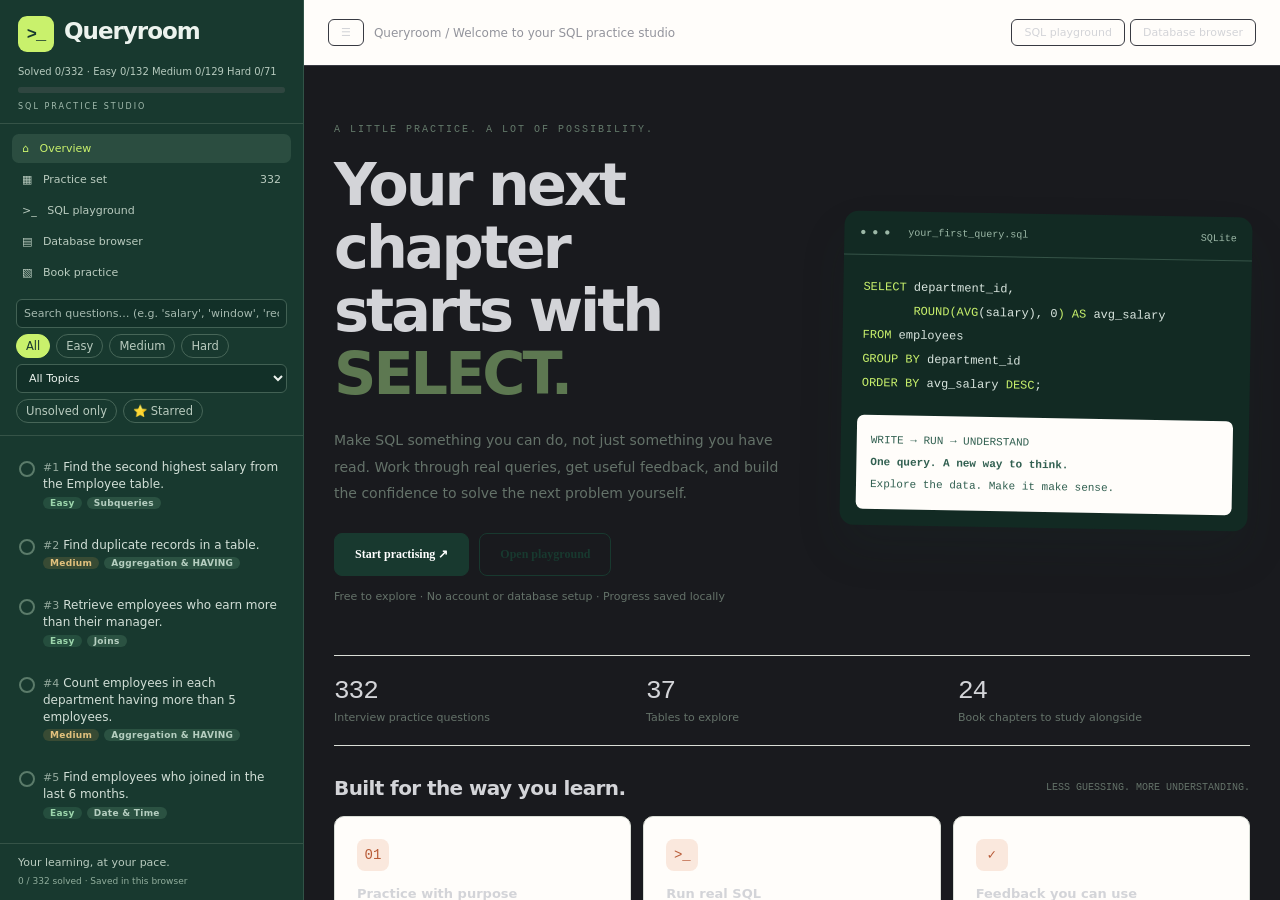
==== Queryroom_Offline.html @ 661c06c0 "Redesign SQL practice studio as Queryroom with edtech landing page" ====
<!DOCTYPE html>
<html lang="en">
<head>
<meta charset="UTF-8">
<title>Queryroom — Your SQL practice studio</title><meta name="description" content="Learn SQL by doing with Queryroom: 332 interview practice questions, book exercises, real SQLite queries, progressive hints, and answer checks. An edtech project by Aditya Malviya.">
<meta name="viewport" content="width=device-width, initial-scale=1">
<style>
  :root {
    --bg: #191a1e;
    --panel: #202126;
    --panel2: #282a30;
    --border: #383a42;
    --text: #d3d4d8;
    --muted: #93949c;
    --accent: #5f8fc9;
    --accent2: #8a72c9;
    --easy: #5da97e;
    --medium: #c99a4a;
    --hard: #c56868;
    --mono: 'SFMono-Regular', Consolas, 'Liberation Mono', Menlo, monospace;
  }
  * { box-sizing: border-box; }
  body {
    margin: 0; background: var(--bg); color: var(--text);
    font-family: -apple-system, BlinkMacSystemFont, 'Segoe UI', Roboto, Helvetica, Arial, sans-serif;
    height: 100vh; overflow: hidden;
  }
  #app { display: flex; height: 100vh; }

  /* Sidebar */
  #sidebar {
    width: 340px; min-width: 340px; background: var(--panel);
    border-right: 1px solid var(--border); display: flex; flex-direction: column; height: 100%;
  }
  #sidebar-header { padding: 14px 16px 8px; border-bottom: 1px solid var(--border); }
  #sidebar-header h1 { font-size: 15px; margin: 0 0 6px; }
  #progress-summary { font-size: 12px; color: var(--muted); margin-bottom: 8px; }
  .progress-bar { height: 6px; border-radius: 4px; background: #2c2e35; overflow: hidden; display: flex; }
  .progress-bar div { height: 100%; }
  #filters { padding: 10px 16px; border-bottom: 1px solid var(--border); display: flex; flex-direction: column; gap: 8px; }
  #search { width: 100%; padding: 7px 10px; border-radius: 6px; border: 1px solid var(--border); background: var(--panel2); color: var(--text); font-size: 13px; }
  .chip-row { display: flex; gap: 6px; flex-wrap: wrap; }
  .chip {
    font-size: 11.5px; padding: 4px 9px; border-radius: 999px; border: 1px solid var(--border);
    background: var(--panel2); color: var(--muted); cursor: pointer; user-select: none;
  }
  .chip.active { color: #eef0f2; border-color: transparent; }
  .chip[data-diff="Easy"].active { background: var(--easy); }
  .chip[data-diff="Medium"].active { background: var(--medium); color:#2a2013;}
  .chip[data-diff="Hard"].active { background: var(--hard); }
  .chip[data-all].active { background: var(--accent); }
  .chip.table-chip { font-family: var(--mono); }
  .chip.table-chip.active { background: var(--accent); color: #eef0f2; border-color: transparent; }
  select#topic-filter { width: 100%; padding: 6px 8px; border-radius: 6px; border: 1px solid var(--border); background: var(--panel2); color: var(--text); font-size: 12.5px; }

  #q-list { flex: 1; overflow-y: auto; padding: 6px 0; }
  .q-item {
    padding: 10px 16px; border-bottom: 1px solid #212227; cursor: pointer; display: flex; gap: 8px; align-items: flex-start;
  }
  .q-item:hover { background: var(--panel2); }
  .q-item.active { background: #262930; border-left: 3px solid var(--accent); }
  .q-check { width: 16px; height: 16px; border-radius: 50%; border: 2px solid var(--border); flex: none; margin-top: 2px; }
  .q-check.done { background: var(--easy); border-color: var(--easy); }
  .q-num { color: var(--muted); font-size: 11px; margin-right: 4px; }
  .q-text { font-size: 12.8px; line-height: 1.4; }
  .q-meta { margin-top: 4px; display: flex; gap: 5px; flex-wrap: wrap; }
  .badge { font-size: 9.5px; padding: 1px 7px; border-radius: 999px; font-weight: 600; letter-spacing: .3px; }
  .badge.Easy { background: rgba(93,169,126,.18); color: var(--easy); }
  .badge.Medium { background: rgba(201,154,74,.18); color: var(--medium); }
  .badge.Hard { background: rgba(197,104,104,.18); color: var(--hard); }
  .badge.topic { background: rgba(95,143,201,.15); color: var(--accent); }
  .badge.unverified { background: rgba(147,148,156,.18); color: var(--muted); }

  /* Main */
  #main { flex: 1; display: flex; flex-direction: column; height: 100%; overflow: hidden; }
  #topbar { padding: 12px 22px; border-bottom: 1px solid var(--border); display: flex; justify-content: space-between; align-items: center; background: var(--panel); }
  #topbar .title { font-size: 13.5px; color: var(--muted); }
  #topbar button { background: var(--panel2); color: var(--text); border: 1px solid var(--border); border-radius: 6px; padding: 6px 12px; font-size: 12.5px; cursor: pointer; }
  #topbar button:hover { border-color: var(--accent); }

  #content { flex: 1; overflow-y: auto; padding: 22px 28px 60px; max-width: 1680px; }
  .q-header { display: flex; align-items: center; gap: 10px; margin-bottom: 4px; flex-wrap: wrap; }
  .q-header h2 { font-size: 15px; color: var(--muted); margin: 0; font-weight: 500; }
  .nav-controls { margin-left: auto; display: flex; align-items: center; gap: 8px; }
  .nav-controls span#nav-pos { font-size: 11.5px; color: var(--muted); }
  .q-title { font-size: 19px; font-weight: 600; margin: 6px 0 14px; line-height: 1.4; }
  .tables-row { font-size: 12.5px; color: var(--muted); margin-bottom: 18px; }
  .tables-row code { background: var(--panel2); padding: 1px 6px; border-radius: 4px; color: #a6b4d6; cursor: pointer; }

  section.block { background: var(--panel); border: 1px solid var(--border); border-radius: 10px; padding: 16px 18px; margin-bottom: 16px; }
  section.block h3 { font-size: 12.5px; text-transform: uppercase; letter-spacing: .06em; color: var(--muted); margin: 0 0 10px; }

  .schema-table { margin-bottom: 14px; }
  .schema-table:last-child { margin-bottom: 0; }
  .schema-table .tname { font-family: var(--mono); font-size: 12.5px; color: var(--accent); margin-bottom: 6px; cursor: pointer; }
  table.sample { border-collapse: collapse; width: 100%; font-size: 11.5px; font-family: var(--mono); }
  table.sample th, table.sample td { border: 1px solid var(--border); padding: 4px 7px; text-align: left; white-space: nowrap; }
  table.sample th { background: var(--panel2); color: var(--accent); font-weight: 600; position: sticky; top: 0; }
  table.sample tr:nth-child(even) td { background: #1e2024; }
  .sample-wrap { overflow-x: auto; max-height: 220px; overflow-y: auto; border-radius: 6px; }
  .sample-wrap.tall { max-height: 520px; }

  /* ===== Split workspace: sticky reference panel ===== */
  .ws-grid { display: grid; grid-template-columns: minmax(0,1fr) minmax(350px, 470px); gap: 18px; align-items: start; }
  .ws-grid.no-ref { grid-template-columns: minmax(0,1fr); }
  .ws-grid.no-ref .ws-ref { display: none; }
  .ws-main { min-width: 0; }
  .ws-ref {
    position: sticky; top: 0;
    max-height: calc(100vh - 96px);
    display: flex; flex-direction: column;
    background: var(--panel); border: 1px solid var(--border); border-radius: 10px;
    overflow: hidden;
  }
  .ref-head { display: flex; align-items: center; justify-content: space-between; gap: 8px;
    padding: 9px 12px; border-bottom: 1px solid var(--border); background: var(--panel2); flex: 0 0 auto; }
  .ref-head .ref-title { font-size: 11.5px; text-transform: uppercase; letter-spacing: .06em;
    color: var(--muted); font-weight: 600; }
  .ref-head .ref-btn { font-size: 11px; padding: 2px 8px; border-radius: 5px; border: 1px solid var(--border);
    background: var(--panel); color: var(--muted); cursor: pointer; user-select: none; }
  .ref-head .ref-btn:hover { color: var(--text); border-color: var(--accent); }
  .ref-pinned { flex: 0 0 auto; min-height: 0; padding: 11px 12px; border-bottom: 1px solid var(--border);
    font-size: 13.5px; line-height: 1.5; background: var(--panel); max-height: 40vh; overflow-y: auto; }
  .ref-pinned .rp-label { font-size: 10.5px; text-transform: uppercase; letter-spacing: .06em;
    color: var(--muted); margin-bottom: 4px; font-weight: 600; }
  .ref-pinned .rp-q { font-weight: 600; color: var(--text); }
  .ref-picker { flex: 0 0 auto; padding: 9px 12px; border-bottom: 1px solid var(--border); }
  .ref-picker select { width: 100%; background: var(--panel2); color: var(--text);
    border: 1px solid var(--border); border-radius: 6px; padding: 6px 8px;
    font-family: var(--mono); font-size: 12px; }
  .ref-tabrow { display: flex; gap: 5px; flex-wrap: wrap; }
  .ref-tab { font-family: var(--mono); font-size: 11.5px; padding: 3px 8px; border-radius: 5px;
    border: 1px solid var(--border); background: var(--panel2); color: var(--muted); cursor: pointer; }
  .ref-tab:hover { color: var(--text); }
  .ref-tab.active { background: var(--accent); color: #14171d; border-color: var(--accent); font-weight: 600; }
  .ref-body { flex: 1 1 auto; min-height: 0; overflow: auto; padding: 10px 12px 16px; }
  .ref-body .sample-wrap { max-height: none; overflow: visible; }
  .ref-body .schema-table { margin-bottom: 10px; }
  .ref-rowcount { font-size: 11px; color: var(--muted); margin: 6px 0 4px; }
  .ref-exnav { display: flex; align-items: center; gap: 6px; margin-top: 9px; flex-wrap: wrap; }
  .ref-exnav .chip { font-size: 11.5px; padding: 2px 9px; }
  .ref-exnav .exnav-pos { font-size: 11px; color: var(--muted); margin-left: auto; }
  .ws-grid.ref-hidden { grid-template-columns: minmax(0,1fr); }
  .ws-grid.ref-hidden .ws-ref { display: none; }
  .ref-restore { display: none; }
  .ws-grid.ref-hidden .ref-restore { display: inline-block; }
  @media (max-width: 1150px) {
    .ws-grid { grid-template-columns: minmax(0,1fr); }
    .ws-ref { position: static; max-height: none; }
    .ref-body { max-height: 420px; }
  }

  .editor-wrap { position: relative; }
  .editor-wrap, .editor-wrap * { box-sizing: border-box; }
  #editor, .editor-highlight {
    width: 100%; min-height: 140px; padding: 12px 14px; font-family: var(--mono); font-size: 13px;
    line-height: 1.5; border-radius: 8px; margin: 0; tab-size: 2;
    white-space: pre-wrap; word-wrap: break-word; overflow-wrap: break-word;
  }
  /* The highlighted <pre> sits BEHIND with normal (visible) colors and an opaque
     background. The real <textarea> sits ON TOP with transparent text/background
     so it stays the actual click/focus/type target and keeps its native caret and
     text-selection visible -- the colours show through from the layer behind it. */
  .editor-highlight {
    position: absolute; inset: 0; background: #121317; border: 1px solid var(--border);
    color: #d3d4d8; pointer-events: none; overflow: auto; z-index: 1;
    scrollbar-width: none;
  }
  .editor-highlight::-webkit-scrollbar { display: none; }
  .editor-highlight code { font-family: inherit; }
  textarea#editor {
    position: relative; z-index: 2; background: transparent; color: transparent; caret-color: #7fc2a8;
    border: 1px solid var(--border); resize: vertical;
  }
  textarea#editor::selection { background: rgba(95,143,201,.35); color: transparent; }
  .tok-keyword { color: #7c9fd4; font-weight: 600; }
  .tok-function { color: #cbbb7e; }
  .tok-string { color: #c1937a; }
  .tok-number { color: #9dc09a; }
  .tok-comment { color: #7a8a72; font-style: italic; }
  .tok-operator { color: #a7a9b0; }
  .btn-row { display: flex; gap: 8px; margin-top: 10px; flex-wrap: wrap; align-items: center; }
  .editor-hint { font-size: 11px; color: var(--muted); margin-top: 6px; }
  button.action {
    border: none; border-radius: 7px; padding: 8px 16px; font-size: 12.8px; font-weight: 600; cursor: pointer;
  }
  button.run { background: var(--accent); color: #eef0f2; }
  button.verify { background: var(--easy); color: #16241b; }
  button.hint { background: var(--panel2); color: var(--text); border: 1px solid var(--border); }
  button.solution { background: var(--accent2); color: #eef0f2; }
  button.reset { background: transparent; color: var(--muted); border: 1px solid var(--border); }
  button.action:hover { filter: brightness(1.1); }
  button.action:disabled { opacity: .4; cursor: not-allowed; }

  #result-area { margin-top: 14px; }
  .result-msg { font-size: 12.8px; padding: 9px 12px; border-radius: 7px; margin-bottom: 10px; font-family: var(--mono); white-space: pre-wrap; }
  .result-msg.error { background: rgba(197,104,104,.12); color: #d99a9a; border: 1px solid rgba(197,104,104,.35); }
  .result-msg.ok { background: rgba(93,169,126,.12); color: #7fc2a8; border: 1px solid rgba(93,169,126,.35); }
  .result-msg.fail { background: rgba(201,154,74,.12); color: #d9b877; border: 1px solid rgba(201,154,74,.35); }
  .result-msg.info { background: rgba(95,143,201,.1); color: #a6b4d6; border: 1px solid rgba(95,143,201,.3); }

  .err-explain { background: var(--panel); border: 1px solid rgba(197,104,104,.35); border-left: 3px solid var(--hard);
    border-radius: 8px; padding: 12px 15px; margin-bottom: 10px; font-size: 13px; line-height: 1.55; }
  .err-explain h4 { margin: 0 0 10px; font-size: 12px; text-transform: uppercase; letter-spacing: .06em; color: var(--muted); }
  .err-loc { margin-bottom: 11px; }
  .err-loc-label { font-size: 11px; color: var(--muted); margin-bottom: 3px; }
  .err-loc pre { margin: 0; background: #121317; border: 1px solid var(--border); border-radius: 6px;
    padding: 8px 10px; font-family: var(--mono); font-size: 12px; color: #d3d4d8; overflow-x: auto; white-space: pre; }
  .err-part { padding: 9px 0; border-top: 1px solid var(--border); }
  .err-part:first-of-type { border-top: none; padding-top: 0; }
  .err-what { font-weight: 600; color: #e0b3b3; margin-bottom: 6px; }
  .err-why, .err-fix { margin-top: 5px; color: var(--text); }
  .err-tag { display: inline-block; font-size: 10px; text-transform: uppercase; letter-spacing: .06em;
    font-weight: 700; padding: 1px 6px; border-radius: 4px; margin-right: 7px; vertical-align: 1px;
    background: var(--panel2); color: var(--muted); }
  .err-tag.fix { background: rgba(93,169,126,.18); color: #7fc2a8; }
  .err-explain code { background: var(--panel2); padding: 1px 5px; border-radius: 4px;
    font-family: var(--mono); font-size: 12px; color: #a6b4d6; }
  .hint-box { background: var(--panel2); border-left: 3px solid var(--accent); padding: 10px 14px; border-radius: 6px; margin-top: 8px; font-size: 13px; line-height: 1.5; }
  button.answer { background: rgba(197,104,104,.16); color: #dba0a0; border: 1px solid rgba(197,104,104,.45); }
  .explain-box.answer-box { border-left: 3px solid var(--hard); }
  pre.sql-block { background: #121317; border: 1px solid var(--border); border-radius: 8px; padding: 12px 14px; font-family: var(--mono); font-size: 12.5px; overflow-x: auto; white-space: pre-wrap; }

  .unverified-note { font-size: 12px; color: var(--medium); background: rgba(201,154,74,.1); border: 1px solid rgba(201,154,74,.3); padding: 8px 12px; border-radius: 7px; margin-bottom: 10px; }

  .explain-box { background: var(--panel2); border-radius: 8px; padding: 14px 16px; margin-top: 10px; }
  .explain-box h4 { font-size: 12.5px; text-transform: uppercase; letter-spacing: .05em; color: var(--accent2); margin: 0 0 10px; }
  .approach-steps { margin: 0; padding-left: 20px; font-size: 13px; line-height: 1.7; }
  .approach-steps li { margin-bottom: 6px; }
  .syntax-item { margin-bottom: 12px; padding-bottom: 12px; border-bottom: 1px solid var(--border); }
  .syntax-item:last-child { border-bottom: none; margin-bottom: 0; padding-bottom: 0; }
  .syntax-item .stag { font-family: var(--mono); font-size: 12.5px; color: #d9b877; font-weight: 700; background: rgba(201,154,74,.1); padding: 1px 7px; border-radius: 5px; display: inline-block; margin-bottom: 4px; }
  .syntax-item .sdesc { font-size: 13px; line-height: 1.55; margin: 4px 0; }
  .syntax-item .ssnippet { font-family: var(--mono); font-size: 11.8px; background: #121317; border: 1px solid var(--border); border-radius: 5px; padding: 6px 9px; margin-top: 4px; color: #a6b4d6; overflow-x: auto; white-space: pre-wrap; }

  #welcome { padding: 60px 40px; max-width: 700px; }
  #welcome h2 { font-size: 22px; }
  #welcome p { color: var(--muted); line-height: 1.6; font-size: 14px; }
  #welcome ul { color: var(--muted); font-size: 13.5px; line-height: 1.8; }

  ::-webkit-scrollbar { width: 9px; height: 9px; }
  ::-webkit-scrollbar-thumb { background: #383a42; border-radius: 6px; }
  ::-webkit-scrollbar-track { background: transparent; }

  .loading { padding: 40px; text-align: center; color: var(--muted); font-size: 13px; }

  .hour-chip { font-family: var(--mono); }
  .hour-chip.checkable { border-color: rgba(95,143,201,.5); color: #a6b4d6; }
  .hour-chip.checkable.active { background: var(--accent); color: #eef0f2; }
  .hour-chip.reading.active { background: var(--panel2); color: var(--text); border-color: var(--muted); }
  .book-exercise { background: var(--panel2); border-radius: 8px; padding: 10px 14px; margin-bottom: 10px; }
  .book-exercise:last-child { margin-bottom: 0; }
  .book-exercise .bex-q { font-size: 13px; line-height: 1.5; margin-bottom: 8px; }
  .book-topic-list { margin: 0; padding-left: 20px; font-size: 13px; line-height: 1.7; color: var(--text); }
  #book-exercise-badge { font-size: 11.5px; color: var(--accent); background: rgba(95,143,201,.12); border: 1px solid rgba(95,143,201,.3); padding: 4px 10px; border-radius: 999px; }

  .collapsible-header { display: flex; align-items: center; justify-content: space-between; cursor: pointer; user-select: none; gap: 8px; }
  .collapsible-header:hover { color: var(--accent); }
  .collapse-arrow { font-size: 10px; color: var(--muted); transition: transform .15s ease; flex: none; display: inline-block; }
  .collapse-arrow.collapsed { transform: rotate(-90deg); }
  .collapsible-body { transition: none; }
  .collapsible-body.collapsed { display: none; }
  #btn-toggle-sidebar { margin-right: 10px; }
  #sidebar.collapsed { display: none; }
</style>
<style>500&family=Manrope:wght@400;500;600;700;800&display=swap');
:root{--bg:#f6f5f0;--panel:#fffdfa;--panel2:#eef1eb;--border:#d9ddd6;--text:#20372e;--muted:#65766d;--accent:#315f50;--accent2:#315f50;--easy:#347052;--medium:#98671d;--hard:#b54e42;--mono:'DM Mono',monospace}
body{font-family:Manrope,system-ui,sans-serif}button,input,select{font-family:inherit}button,.chip{transition:background .15s,transform .15s}button:focus-visible,.chip:focus-visible,a:focus-visible,.q-item:focus-visible{outline:3px solid #e86e45;outline-offset:3px}button:disabled{cursor:wait}
#sidebar{width:304px;min-width:304px;background:#18392f;color:#ecf3ee;border-color:#315347}#sidebar-header{padding:24px 20px 18px;border-color:#355347}#sidebar-header h1{font-size:23px;letter-spacing:-1px;margin-bottom:5px}#sidebar-header h1:before{content:'>_';display:inline-grid;place-items:center;background:#c9f16c;color:#18392f;border-radius:9px;width:36px;height:36px;margin-right:10px;font:600 17px var(--mono)}.brand-sub{font-size:9px;letter-spacing:2px;color:#a2bbae;margin:10px 0 20px}#progress-summary{color:#b6cabe;font-size:11px;line-height:1.7}.progress-bar{background:#315347}#filters{border-color:#355347;padding:16px 18px}#search,select#topic-filter{background:#123028;border-color:#426154;color:#ecf3ee}#search::placeholder{color:#a5b9af}#sidebar .chip{color:#b9cbbf;background:transparent;border-color:#476658}#sidebar .chip.active{background:#c9f16c;color:#18392f;border-color:#c9f16c}#q-list{padding:8px;scrollbar-width:thin;scrollbar-color:#547465 #18392f}.q-item{padding:13px 11px;border:0;border-radius:8px;margin:2px 0;color:#d2dfd7}.q-item:hover{background:#254b3d}.q-item.active{background:#f6f5f0;color:#20372e;border:0}.q-check{border-color:#5b7b6a}.q-check.done{background:#c9f16c;border-color:#c9f16c}.q-text{font-size:12px}.q-num{color:#96ab9f}.q-meta .badge{font-size:9px}.q-item .badge.topic{color:#b5cec0;background:#2b5242}.q-item.active .badge.topic{background:#e1ebe2;color:#315f50}.q-item .badge.Easy{color:#9cd5ac}.q-item .badge.Medium{color:#e2c17d}.q-item.active .badge.Easy{color:#347052}.q-item.active .badge.Medium{color:#98671d}.qr-nav{display:grid;gap:4px;padding:16px 14px 0}.qr-nav button{background:transparent;color:#b9cbbf;border:0;border-radius:7px;padding:10px 12px;text-align:left;font-size:12px}.qr-nav button.active{background:#2b4d40;color:#c9f16c}.qr-footer{padding:16px 20px;border-top:1px solid #355347;font-size:11px;color:#b9cbbf}.qr-footer small{display:block;margin-top:5px;color:#90ad9c}
#main{min-width:0}#topbar{min-height:66px;padding:14px 24px;background:#fffdfa;gap:10px}#topbar .title{font-size:12px}#topbar button{font-size:11px;background:#fffdfa}#content{padding:30px 30px 60px;width:100%;max-width:none}.q-title{font-size:27px;letter-spacing:-.7px;line-height:1.35;margin:16px 0 20px}.ws-grid{grid-template-columns:minmax(0,1fr) 320px;gap:24px}.ws-ref{border-radius:10px;box-shadow:0 7px 24px #1e342b05}.ref-pinned{font-size:12px}.ref-head{padding:14px 12px}section.block{box-shadow:0 6px 24px #1e342b06;padding:18px;border-radius:11px}section.block h3{font-size:10px;letter-spacing:1.4px}table.sample th{background:#eef1eb;color:#315f50}table.sample tr:nth-child(even) td{background:#f3f5ef}table.sample td,table.sample th{padding:9px;font-size:11px}.tables-row code{color:#315f50}.editor-highlight{background:#122a23;color:#d9e5df;border-color:#234139}.editor-wrap:before{content:'●  ●  ●                         solution.sql · SQLite';display:block;padding:12px 14px;border:1px solid #d9ddd6;border-radius:7px 7px 0 0;background:#eef1eb;color:#62766a;font:10px var(--mono)}#editor,.editor-highlight{min-height:240px;border-radius:0 0 6px 6px;padding:18px;font-size:13px;line-height:1.8}.tok-keyword{color:#c9f16c}.tok-function{color:#e7b982}.tok-string{color:#e7ac91}.tok-number{color:#9dd1bc}.tok-comment{color:#8ca99c}.tok-operator{color:#d9e5df}button.run{background:#d9e5dd;color:#18392f;border:1px solid #cbd9d0}button.verify{background:#c9f16c;color:#18392f;border:1px solid #b8df60}button.solution{background:#18392f;color:#fff}.result-msg.ok{color:#2d684b;background:#eaf4e9}.result-msg.error{color:#a83f35;background:#fff0ed}.result-msg.fail{color:#906315;background:#fff4dd}.result-msg.info{color:#315f50;background:#e9f0e8}.hint-box{background:#fff7e7;color:#776038;border-color:#e8dbb7}.sql-block{background:#122a23!important;color:#d9e5df!important}.explain-box{background:#f3f5ef;color:#315044}.schema-table .tname{color:#315f50}
.qr-landing{max-width:1100px;margin:0 auto}.qr-kicker{font:10px var(--mono);letter-spacing:2px;text-transform:uppercase;color:#647a6b}.qr-hero{display:grid;grid-template-columns:1.15fr 1fr;gap:38px;align-items:center;padding:28px 0 36px}.qr-hero h2{font-size:clamp(36px,4.6vw,64px);line-height:1.07;letter-spacing:-3px;margin:18px 0 22px;font-weight:800}.qr-hero h2 em{font-style:normal;color:#5d7851}.qr-hero p{font-size:14px;line-height:1.9;color:#647269;max-width:490px}.qr-actions{display:flex;gap:10px;flex-wrap:wrap;margin-top:26px}.qr-primary,.qr-secondary{border:1px solid #18392f;border-radius:8px;padding:13px 20px;font:600 12px Manrope;cursor:pointer}.qr-primary{background:#18392f;color:#fff}.qr-secondary{background:transparent;color:#18392f}.qr-note{font-size:11px!important}.qr-demo{background:#122a23;color:#d9e5df;border-radius:14px;box-shadow:0 24px 45px #18392f20;overflow:hidden;transform:rotate(1deg)}.qr-demo-header{padding:16px;color:#9cb8a7;border-bottom:1px solid #355347;font:10px var(--mono)}.qr-demo pre{padding:20px;font:12px/2 var(--mono);overflow:auto;margin:0}.qr-demo pre b{color:#c9f16c;font-weight:400}.qr-demo-result{background:#fffdfa;color:#315f50;margin:0 16px 16px;padding:14px;border-radius:7px;font:11px/2 var(--mono)}.qr-demo-result span{float:right}.qr-stats{display:grid;grid-template-columns:repeat(3,1fr);border-top:1px solid #d9ddd6;border-bottom:1px solid #d9ddd6;padding:20px 0;gap:20px}.qr-stats strong{display:block;font:500 26px var(--mono);letter-spacing:-1px}.qr-stats span{font-size:11px;color:#647269}.qr-section-title{display:flex;justify-content:space-between;align-items:center;margin:30px 0 16px}.qr-section-title h3{font-size:20px;letter-spacing:-.6px;margin:0}.qr-section-title span{font:10px var(--mono);color:#647269}.qr-features{display:grid;grid-template-columns:repeat(3,1fr);gap:12px}.qr-feature{padding:22px;background:#fffdfa;border:1px solid #d9ddd6;border-radius:10px}.qr-feature .feature-icon{color:#b85b37;background:#fae8dd;border-radius:8px;width:32px;height:32px;display:grid;place-items:center;font:500 14px var(--mono)}.qr-feature h4{font-size:13px;margin:15px 0 8px}.qr-feature p,.qr-story p{font-size:12px;color:#647269;line-height:1.85;margin:0}.qr-story{display:grid;grid-template-columns:1fr 1fr;gap:28px;margin:28px 0;padding:26px;background:#e8ede3;border-radius:12px}.qr-story h3{font-size:18px;letter-spacing:-.4px;margin:8px 0 12px}.qr-story button{margin-top:16px}.qr-credit{font-size:10px;color:#647269;line-height:1.8;padding-bottom:20px}.qr-credit a{color:#315f50}#sidebar .loading{color:#b9cbbf}
@media(max-width:1200px){.ws-grid{grid-template-columns:minmax(0,1fr) 280px}#sidebar{width:270px;min-width:270px}#content{padding:24px 20px}.qr-hero{gap:22px}.qr-hero h2{letter-spacing:-2px}.qr-demo pre{font-size:10px}}
@media(max-width:1000px){.ws-grid{grid-template-columns:1fr}.ws-ref{position:static;max-height:none}.ref-body{max-height:420px}.qr-hero{grid-template-columns:1fr}.qr-demo{transform:none}.qr-features{grid-template-columns:repeat(2,1fr)}}
@media(max-width:720px){#sidebar{position:fixed;inset:0 auto 0 0;z-index:30;width:290px;min-width:0;box-shadow:10px 0 50px #122a2350}#sidebar.collapsed{display:none}#topbar{flex-wrap:wrap;padding:10px 14px}#topbar .title{font-size:10px}#topbar button{padding:7px 9px}#content{padding:24px 16px 50px}.qr-hero{padding-top:12px}.qr-hero h2{font-size:44px}.qr-stats{gap:10px}.qr-stats strong{font-size:22px}.qr-features,.qr-story{grid-template-columns:1fr}.qr-section-title{align-items:start;gap:12px;flex-direction:column}.q-title{font-size:23px}.qr-story{padding:20px}.qr-demo pre{font-size:11px}.btn-row button{padding:10px}.qr-actions{gap:8px}}
#sidebar-header{padding:16px 18px 12px;flex-shrink:0}.brand-sub{margin:9px 0 0;font-size:8px}#progress-summary{font-size:10px;line-height:1.5;margin:12px 0 8px}.qr-nav{padding:10px 12px 0;gap:2px;flex-shrink:0}.qr-nav button{padding:8px 10px;font-size:11px}#filters{padding:12px 16px;gap:6px;flex-shrink:0}#search{font-size:11px;padding:7px}select#topic-filter{font-size:11px}#q-list{min-height:70px;flex:1 1 0}.qr-footer{padding:12px 18px;flex-shrink:0}.qr-footer small{font-size:9px}.editor-wrap:before{position:relative}.ws-main .editor-wrap{padding-top:0}
.editor-wrap:before{display:none}#editor,.editor-highlight{border-radius:7px}.ws-main section.block:has(.editor-wrap)>h3{margin:-18px -18px 0;padding:13px 18px;border-bottom:1px solid #d9ddd6;background:#eef1eb;border-radius:10px 10px 0 0;color:#62766a}.ws-main .editor-wrap{margin-top:0}.qr-footer small{line-height:1.6}
@media(max-height:760px){#sidebar-header{padding:12px 16px 8px}#sidebar-header h1{font-size:20px}.brand-sub{display:none}.qr-nav{grid-template-columns:1fr 1fr;padding-top:8px}.qr-nav button{font-size:10px;padding:8px}#filters{padding:10px 16px}.qr-footer{padding:9px 16px}}
@media(prefers-reduced-motion:reduce){*{scroll-behavior:auto!important;transition:none!important;animation:none!important}}
</style>
</head>
<body>
<div id="app">
  <div id="sidebar">
    <div id="sidebar-header">
      <h1>🧮 SQL Interview Practice — 332 Questions</h1>
      <div id="progress-summary">Loading…</div>
      <div class="progress-bar" id="progress-bar"></div>
    </div>
    <div id="filters">
      <input type="text" id="search" placeholder="Search questions… (e.g. 'salary', 'window', 'recursive')">
      <div class="chip-row" id="diff-chips">
        <span class="chip active" data-all>All</span>
        <span class="chip" data-diff="Easy">Easy</span>
        <span class="chip" data-diff="Medium">Medium</span>
        <span class="chip" data-diff="Hard">Hard</span>
      </div>
      <select id="topic-filter"><option value="">All Topics</option></select>
      <div class="chip-row">
        <span class="chip" id="show-unsolved">Unsolved only</span>
        <span class="chip" id="show-starred">⭐ Starred</span>
      </div>
    </div>
    <div id="q-list"><div class="loading">Loading question bank…</div></div>
  </div>

  <div id="main">
    <div id="topbar">
      <div style="display:flex;align-items:center;">
        <button id="btn-toggle-sidebar" title="Show/hide question list">☰</button>
        <div class="title" id="topbar-title">Select a question from the left to begin</div>
      </div>
      <div>
        <button id="btn-playground">🧪 SQL Playground</button>
        <button id="btn-schema">📖 Full Schema &amp; Data Browser</button>
      </div>
    </div>
    <div id="content">
      <div id="welcome">
        <h2>Welcome to your personal SQL interview console 👋</h2>
        <p>This app turns the <b>300+ Real SQL Interview Questions</b> PDF into a fully interactive practice ground —
        no external database setup required. Everything runs locally in your browser using SQLite compiled to WebAssembly (sql.js).</p>
        <ul>
          <li>Every question is tagged <b>Easy / Medium / Hard</b> and by topic (joins, window functions, recursive CTEs, etc.) — track your progress by difficulty.</li>
          <li>Each question shows the exact <b>sample tables</b> it uses, with real seed data (Indian-company flavoured — employees, departments, customers, orders, sales…).</li>
          <li>Write your query in the editor and hit <b>Run</b> to see live results against the sample data. <b>Tab</b> now works properly for indenting your code.</li>
          <li>Stuck? Reveal <b>progressive hints</b> — concept nudge → approach → clause structure — before jumping to the solution.</li>
          <li><b>Verify</b> compares your query's output against a live-computed correct answer and tells you exactly what differs.</li>
          <li><b>Show Solution</b> now includes a full beginner walkthrough: step-by-step approach + a plain-English glossary of every clause/function used.</li>
          <li>Use <b>◀ Prev / Next ▶</b> to move through questions, and the <b>Full Schema &amp; Data Browser</b> to explore every table and every row.</li>
          <li>Your progress (solved questions, stars) is saved in this browser automatically.</li>
        </ul>
        <p>Pick any question on the left to get started. Good luck — All the best for your IIM Calcutta placements! 🎯</p>
      </div>
    </div>
  </div>
</div>

<script>

// We are modularizing this manually because the current modularize setting in Emscripten has some issues:
// https://github.com/kripken/emscripten/issues/5820
// In addition, When you use emcc's modularization, it still expects to export a global object called `Module`,
// which is able to be used/called before the WASM is loaded.
// The modularization below exports a promise that loads and resolves to the actual sql.js module.
// That way, this module can't be used before the WASM is finished loading.

// We are going to define a function that a user will call to start loading initializing our Sql.js library
// However, that function might be called multiple times, and on subsequent calls, we don't actually want it to instantiate a new instance of the Module
// Instead, we want to return the previously loaded module

// TODO: Make this not declare a global if used in the browser
var initSqlJsPromise = undefined;

var initSqlJs = function (moduleConfig) {

    if (initSqlJsPromise){
      return initSqlJsPromise;
    }
    // If we're here, we've never called this function before
    initSqlJsPromise = new Promise(function (resolveModule, reject) {

        // We are modularizing this manually because the current modularize setting in Emscripten has some issues:
        // https://github.com/kripken/emscripten/issues/5820

        // The way to affect the loading of emcc compiled modules is to create a variable called `Module` and add
        // properties to it, like `preRun`, `postRun`, etc
        // We are using that to get notified when the WASM has finished loading.
        // Only then will we return our promise

        // If they passed in a moduleConfig object, use that
        // Otherwise, initialize Module to the empty object
        var Module = typeof moduleConfig !== 'undefined' ? moduleConfig : {};

        // EMCC only allows for a single onAbort function (not an array of functions)
        // So if the user defined their own onAbort function, we remember it and call it
        var originalOnAbortFunction = Module['onAbort'];
        Module['onAbort'] = function (errorThatCausedAbort) {
            reject(new Error(errorThatCausedAbort));
            if (originalOnAbortFunction){
              originalOnAbortFunction(errorThatCausedAbort);
            }
        };

        Module['postRun'] = Module['postRun'] || [];
        Module['postRun'].push(function () {
            // When Emscripted calls postRun, this promise resolves with the built Module
            resolveModule(Module);
        });

        // There is a section of code in the emcc-generated code below that looks like this:
        // (Note that this is lowercase `module`)
        // if (typeof module !== 'undefined') {
        //     module['exports'] = Module;
        // }
        // When that runs, it's going to overwrite our own modularization export efforts in shell-post.js!
        // The only way to tell emcc not to emit it is to pass the MODULARIZE=1 or MODULARIZE_INSTANCE=1 flags,
        // but that carries with it additional unnecessary baggage/bugs we don't want either.
        // So, we have three options:
        // 1) We undefine `module`
        // 2) We remember what `module['exports']` was at the beginning of this function and we restore it later
        // 3) We write a script to remove those lines of code as part of the Make process.
        //
        // Since those are the only lines of code that care about module, we will undefine it. It's the most straightforward
        // of the options, and has the side effect of reducing emcc's efforts to modify the module if its output were to change in the future.
        // That's a nice side effect since we're handling the modularization efforts ourselves
        module = undefined;

        // The emcc-generated code and shell-post.js code goes below,
        // meaning that all of it runs inside of this promise. If anything throws an exception, our promise will abort
var k;k||=typeof Module != 'undefined' ? Module : {};var aa=!!globalThis.window,ba=!!globalThis.WorkerGlobalScope,ca=globalThis.process?.versions?.node&&"renderer"!=globalThis.process?.type;
k.onRuntimeInitialized=function(){function a(f,l){switch(typeof l){case "boolean":bc(f,l?1:0);break;case "number":cc(f,l);break;case "string":dc(f,l,-1,-1);break;case "object":if(null===l)lb(f);else if(null!=l.length){var n=da(l.length);m.set(l,n);ec(f,n,l.length,-1);ea(n)}else sa(f,"Wrong API use : tried to return a value of an unknown type ("+l+").",-1);break;default:lb(f)}}function b(f,l){for(var n=[],p=0;p<f;p+=1){var u=r(l+4*p,"i32"),v=fc(u);if(1===v||2===v)u=gc(u);else if(3===v)u=hc(u);else if(4===
v){v=u;u=ic(v);v=jc(v);for(var K=new Uint8Array(u),I=0;I<u;I+=1)K[I]=m[v+I];u=K}else u=null;n.push(u)}return n}function c(f,l){this.Qa=f;this.db=l;this.Oa=1;this.mb=[]}function d(f,l){this.db=l;this.fb=fa(f);if(null===this.fb)throw Error("Unable to allocate memory for the SQL string");this.lb=this.fb;this.$a=this.sb=null}function e(f){this.filename="dbfile_"+(4294967295*Math.random()>>>0);if(null!=f){var l=this.filename,n="/",p=l;n&&(n="string"==typeof n?n:ha(n),p=l?ia(n+"/"+l):n);l=ja(!0,!0);p=ka(p,
l);if(f){if("string"==typeof f){n=Array(f.length);for(var u=0,v=f.length;u<v;++u)n[u]=f.charCodeAt(u);f=n}la(p,l|146);n=ma(p,577);na(n,f,0,f.length,0);oa(n);la(p,l)}}this.handleError(q(this.filename,g));this.db=r(g,"i32");ob(this.db);this.gb={};this.Sa={}}var g=y(4),h=k.cwrap,q=h("sqlite3_open","number",["string","number"]),w=h("sqlite3_close_v2","number",["number"]),t=h("sqlite3_exec","number",["number","string","number","number","number"]),x=h("sqlite3_changes","number",["number"]),D=h("sqlite3_prepare_v2",
"number",["number","string","number","number","number"]),pb=h("sqlite3_sql","string",["number"]),lc=h("sqlite3_normalized_sql","string",["number"]),qb=h("sqlite3_prepare_v2","number",["number","number","number","number","number"]),mc=h("sqlite3_bind_text","number",["number","number","number","number","number"]),rb=h("sqlite3_bind_blob","number",["number","number","number","number","number"]),nc=h("sqlite3_bind_double","number",["number","number","number"]),oc=h("sqlite3_bind_int","number",["number",
"number","number"]),pc=h("sqlite3_bind_parameter_index","number",["number","string"]),qc=h("sqlite3_step","number",["number"]),rc=h("sqlite3_errmsg","string",["number"]),sc=h("sqlite3_column_count","number",["number"]),tc=h("sqlite3_data_count","number",["number"]),uc=h("sqlite3_column_double","number",["number","number"]),sb=h("sqlite3_column_text","string",["number","number"]),vc=h("sqlite3_column_blob","number",["number","number"]),wc=h("sqlite3_column_bytes","number",["number","number"]),xc=h("sqlite3_column_type",
"number",["number","number"]),yc=h("sqlite3_column_name","string",["number","number"]),zc=h("sqlite3_reset","number",["number"]),Ac=h("sqlite3_clear_bindings","number",["number"]),Bc=h("sqlite3_finalize","number",["number"]),tb=h("sqlite3_create_function_v2","number","number string number number number number number number number".split(" ")),fc=h("sqlite3_value_type","number",["number"]),ic=h("sqlite3_value_bytes","number",["number"]),hc=h("sqlite3_value_text","string",["number"]),jc=h("sqlite3_value_blob",
"number",["number"]),gc=h("sqlite3_value_double","number",["number"]),cc=h("sqlite3_result_double","",["number","number"]),lb=h("sqlite3_result_null","",["number"]),dc=h("sqlite3_result_text","",["number","string","number","number"]),ec=h("sqlite3_result_blob","",["number","number","number","number"]),bc=h("sqlite3_result_int","",["number","number"]),sa=h("sqlite3_result_error","",["number","string","number"]),ub=h("sqlite3_aggregate_context","number",["number","number"]),ob=h("RegisterExtensionFunctions",
"number",["number"]),vb=h("sqlite3_update_hook","number",["number","number","number"]);c.prototype.bind=function(f){if(!this.Qa)throw"Statement closed";this.reset();return Array.isArray(f)?this.Gb(f):null!=f&&"object"===typeof f?this.Hb(f):!0};c.prototype.step=function(){if(!this.Qa)throw"Statement closed";this.Oa=1;var f=qc(this.Qa);switch(f){case 100:return!0;case 101:return!1;default:throw this.db.handleError(f);}};c.prototype.Ab=function(f){null==f&&(f=this.Oa,this.Oa+=1);return uc(this.Qa,f)};
c.prototype.Ob=function(f){null==f&&(f=this.Oa,this.Oa+=1);f=sb(this.Qa,f);if("function"!==typeof BigInt)throw Error("BigInt is not supported");return BigInt(f)};c.prototype.Tb=function(f){null==f&&(f=this.Oa,this.Oa+=1);return sb(this.Qa,f)};c.prototype.getBlob=function(f){null==f&&(f=this.Oa,this.Oa+=1);var l=wc(this.Qa,f);f=vc(this.Qa,f);for(var n=new Uint8Array(l),p=0;p<l;p+=1)n[p]=m[f+p];return n};c.prototype.get=function(f,l){l=l||{};null!=f&&this.bind(f)&&this.step();f=[];for(var n=tc(this.Qa),
p=0;p<n;p+=1)switch(xc(this.Qa,p)){case 1:var u=l.useBigInt?this.Ob(p):this.Ab(p);f.push(u);break;case 2:f.push(this.Ab(p));break;case 3:f.push(this.Tb(p));break;case 4:f.push(this.getBlob(p));break;default:f.push(null)}return f};c.prototype.qb=function(){for(var f=[],l=sc(this.Qa),n=0;n<l;n+=1)f.push(yc(this.Qa,n));return f};c.prototype.zb=function(f,l){f=this.get(f,l);l=this.qb();for(var n={},p=0;p<l.length;p+=1)n[l[p]]=f[p];return n};c.prototype.Sb=function(){return pb(this.Qa)};c.prototype.Pb=
function(){return lc(this.Qa)};c.prototype.run=function(f){null!=f&&this.bind(f);this.step();return this.reset()};c.prototype.wb=function(f,l){null==l&&(l=this.Oa,this.Oa+=1);f=fa(f);this.mb.push(f);this.db.handleError(mc(this.Qa,l,f,-1,0))};c.prototype.Fb=function(f,l){null==l&&(l=this.Oa,this.Oa+=1);var n=da(f.length);m.set(f,n);this.mb.push(n);this.db.handleError(rb(this.Qa,l,n,f.length,0))};c.prototype.vb=function(f,l){null==l&&(l=this.Oa,this.Oa+=1);this.db.handleError((f===(f|0)?oc:nc)(this.Qa,
l,f))};c.prototype.Ib=function(f){null==f&&(f=this.Oa,this.Oa+=1);rb(this.Qa,f,0,0,0)};c.prototype.xb=function(f,l){null==l&&(l=this.Oa,this.Oa+=1);switch(typeof f){case "string":this.wb(f,l);return;case "number":this.vb(f,l);return;case "bigint":this.wb(f.toString(),l);return;case "boolean":this.vb(f+0,l);return;case "object":if(null===f){this.Ib(l);return}if(null!=f.length){this.Fb(f,l);return}}throw"Wrong API use : tried to bind a value of an unknown type ("+f+").";};c.prototype.Hb=function(f){var l=
this;Object.keys(f).forEach(function(n){var p=pc(l.Qa,n);0!==p&&l.xb(f[n],p)});return!0};c.prototype.Gb=function(f){for(var l=0;l<f.length;l+=1)this.xb(f[l],l+1);return!0};c.prototype.reset=function(){this.freemem();return 0===Ac(this.Qa)&&0===zc(this.Qa)};c.prototype.freemem=function(){for(var f;void 0!==(f=this.mb.pop());)ea(f)};c.prototype.Ya=function(){this.freemem();var f=0===Bc(this.Qa);delete this.db.gb[this.Qa];this.Qa=0;return f};d.prototype.next=function(){if(null===this.fb)return{done:!0};
null!==this.$a&&(this.$a.Ya(),this.$a=null);if(!this.db.db)throw this.ob(),Error("Database closed");var f=pa(),l=y(4);qa(g);qa(l);try{this.db.handleError(qb(this.db.db,this.lb,-1,g,l));this.lb=r(l,"i32");var n=r(g,"i32");if(0===n)return this.ob(),{done:!0};this.$a=new c(n,this.db);this.db.gb[n]=this.$a;return{value:this.$a,done:!1}}catch(p){throw this.sb=z(this.lb),this.ob(),p;}finally{ra(f)}};d.prototype.ob=function(){ea(this.fb);this.fb=null};d.prototype.Qb=function(){return null!==this.sb?this.sb:
z(this.lb)};"function"===typeof Symbol&&"symbol"===typeof Symbol.iterator&&(d.prototype[Symbol.iterator]=function(){return this});e.prototype.run=function(f,l){if(!this.db)throw"Database closed";if(l){f=this.tb(f,l);try{f.step()}finally{f.Ya()}}else this.handleError(t(this.db,f,0,0,g));return this};e.prototype.exec=function(f,l,n){if(!this.db)throw"Database closed";var p=null,u=null,v=null;try{v=u=fa(f);var K=y(4);for(f=[];0!==r(v,"i8");){qa(g);qa(K);this.handleError(qb(this.db,v,-1,g,K));var I=r(g,
"i32");v=r(K,"i32");if(0!==I){var H=null;p=new c(I,this);for(null!=l&&p.bind(l);p.step();)null===H&&(H={columns:p.qb(),values:[]},f.push(H)),H.values.push(p.get(null,n));p.Ya()}}return f}catch(L){throw p&&p.Ya(),L;}finally{u&&ea(u)}};e.prototype.Mb=function(f,l,n,p,u){"function"===typeof l&&(p=n,n=l,l=void 0);f=this.tb(f,l);try{for(;f.step();)n(f.zb(null,u))}finally{f.Ya()}if("function"===typeof p)return p()};e.prototype.tb=function(f,l){qa(g);this.handleError(D(this.db,f,-1,g,0));f=r(g,"i32");if(0===
f)throw"Nothing to prepare";var n=new c(f,this);null!=l&&n.bind(l);return this.gb[f]=n};e.prototype.Ub=function(f){return new d(f,this)};e.prototype.Nb=function(){Object.values(this.gb).forEach(function(l){l.Ya()});Object.values(this.Sa).forEach(A);this.Sa={};this.handleError(w(this.db));var f=ta(this.filename);this.handleError(q(this.filename,g));this.db=r(g,"i32");ob(this.db);return f};e.prototype.close=function(){null!==this.db&&(Object.values(this.gb).forEach(function(f){f.Ya()}),Object.values(this.Sa).forEach(A),
this.Sa={},this.Za&&(A(this.Za),this.Za=void 0),this.handleError(w(this.db)),ua("/"+this.filename),this.db=null)};e.prototype.handleError=function(f){if(0===f)return null;f=rc(this.db);throw Error(f);};e.prototype.Rb=function(){return x(this.db)};e.prototype.Kb=function(f,l){Object.prototype.hasOwnProperty.call(this.Sa,f)&&(A(this.Sa[f]),delete this.Sa[f]);var n=va(function(p,u,v){u=b(u,v);try{var K=l.apply(null,u)}catch(I){sa(p,I,-1);return}a(p,K)},"viii");this.Sa[f]=n;this.handleError(tb(this.db,
f,l.length,1,0,n,0,0,0));return this};e.prototype.Jb=function(f,l){var n=l.init||function(){return null},p=l.finalize||function(H){return H},u=l.step;if(!u)throw"An aggregate function must have a step function in "+f;var v={};Object.hasOwnProperty.call(this.Sa,f)&&(A(this.Sa[f]),delete this.Sa[f]);l=f+"__finalize";Object.hasOwnProperty.call(this.Sa,l)&&(A(this.Sa[l]),delete this.Sa[l]);var K=va(function(H,L,Pa){var V=ub(H,1);Object.hasOwnProperty.call(v,V)||(v[V]=n());L=b(L,Pa);L=[v[V]].concat(L);
try{v[V]=u.apply(null,L)}catch(Dc){delete v[V],sa(H,Dc,-1)}},"viii"),I=va(function(H){var L=ub(H,1);try{var Pa=p(v[L])}catch(V){delete v[L];sa(H,V,-1);return}a(H,Pa);delete v[L]},"vi");this.Sa[f]=K;this.Sa[l]=I;this.handleError(tb(this.db,f,u.length-1,1,0,0,K,I,0));return this};e.prototype.Zb=function(f){this.Za&&(vb(this.db,0,0),A(this.Za),this.Za=void 0);if(!f)return this;this.Za=va(function(l,n,p,u,v){switch(n){case 18:l="insert";break;case 23:l="update";break;case 9:l="delete";break;default:throw"unknown operationCode in updateHook callback: "+
n;}p=z(p);u=z(u);if(v>Number.MAX_SAFE_INTEGER)throw"rowId too big to fit inside a Number";f(l,p,u,Number(v))},"viiiij");vb(this.db,this.Za,0);return this};c.prototype.bind=c.prototype.bind;c.prototype.step=c.prototype.step;c.prototype.get=c.prototype.get;c.prototype.getColumnNames=c.prototype.qb;c.prototype.getAsObject=c.prototype.zb;c.prototype.getSQL=c.prototype.Sb;c.prototype.getNormalizedSQL=c.prototype.Pb;c.prototype.run=c.prototype.run;c.prototype.reset=c.prototype.reset;c.prototype.freemem=
c.prototype.freemem;c.prototype.free=c.prototype.Ya;d.prototype.next=d.prototype.next;d.prototype.getRemainingSQL=d.prototype.Qb;e.prototype.run=e.prototype.run;e.prototype.exec=e.prototype.exec;e.prototype.each=e.prototype.Mb;e.prototype.prepare=e.prototype.tb;e.prototype.iterateStatements=e.prototype.Ub;e.prototype["export"]=e.prototype.Nb;e.prototype.close=e.prototype.close;e.prototype.handleError=e.prototype.handleError;e.prototype.getRowsModified=e.prototype.Rb;e.prototype.create_function=e.prototype.Kb;
e.prototype.create_aggregate=e.prototype.Jb;e.prototype.updateHook=e.prototype.Zb;k.Database=e};var wa="./this.program",xa=(a,b)=>{throw b;},ya=globalThis.document?.currentScript?.src;"undefined"!=typeof __filename?ya=__filename:ba&&(ya=self.location.href);var za="",Aa,Ba;
if(ca){var fs=require("node:fs");za=__dirname+"/";Ba=a=>{a=Ca(a)?new URL(a):a;return fs.readFileSync(a)};Aa=async a=>{a=Ca(a)?new URL(a):a;return fs.readFileSync(a,void 0)};1<process.argv.length&&(wa=process.argv[1].replace(/\\/g,"/"));process.argv.slice(2);"undefined"!=typeof module&&(module.exports=k);xa=(a,b)=>{process.exitCode=a;throw b;}}else if(aa||ba){try{za=(new URL(".",ya)).href}catch{}ba&&(Ba=a=>{var b=new XMLHttpRequest;b.open("GET",a,!1);b.responseType="arraybuffer";b.send(null);return new Uint8Array(b.response)});
Aa=async a=>{if(Ca(a))return new Promise((c,d)=>{var e=new XMLHttpRequest;e.open("GET",a,!0);e.responseType="arraybuffer";e.onload=()=>{200==e.status||0==e.status&&e.response?c(e.response):d(e.status)};e.onerror=d;e.send(null)});var b=await fetch(a,{credentials:"same-origin"});if(b.ok)return b.arrayBuffer();throw Error(b.status+" : "+b.url);}}var Da=console.log.bind(console),B=console.error.bind(console),Ea,Fa=!1,Ga,Ca=a=>a.startsWith("file://"),m,C,Ha,E,F,Ia,Ja,G;
function Ka(){var a=La.buffer;m=new Int8Array(a);Ha=new Int16Array(a);C=new Uint8Array(a);new Uint16Array(a);E=new Int32Array(a);F=new Uint32Array(a);Ia=new Float32Array(a);Ja=new Float64Array(a);G=new BigInt64Array(a);new BigUint64Array(a)}function Ma(a){k.onAbort?.(a);a="Aborted("+a+")";B(a);Fa=!0;throw new WebAssembly.RuntimeError(a+". Build with -sASSERTIONS for more info.");}var Na;
async function Oa(a){if(!Ea)try{var b=await Aa(a);return new Uint8Array(b)}catch{}if(a==Na&&Ea)a=new Uint8Array(Ea);else if(Ba)a=Ba(a);else throw"both async and sync fetching of the wasm failed";return a}async function Qa(a,b){try{var c=await Oa(a);return await WebAssembly.instantiate(c,b)}catch(d){B(`failed to asynchronously prepare wasm: ${d}`),Ma(d)}}
async function Ra(a){var b=Na;if(!Ea&&!Ca(b)&&!ca)try{var c=fetch(b,{credentials:"same-origin"});return await WebAssembly.instantiateStreaming(c,a)}catch(d){B(`wasm streaming compile failed: ${d}`),B("falling back to ArrayBuffer instantiation")}return Qa(b,a)}class Sa{name="ExitStatus";constructor(a){this.message=`Program terminated with exit(${a})`;this.status=a}}var Ta=a=>{for(;0<a.length;)a.shift()(k)},Ua=[],Va=[],Wa=()=>{var a=k.preRun.shift();Va.push(a)},J=0,Xa=null;
function r(a,b="i8"){b.endsWith("*")&&(b="*");switch(b){case "i1":return m[a];case "i8":return m[a];case "i16":return Ha[a>>1];case "i32":return E[a>>2];case "i64":return G[a>>3];case "float":return Ia[a>>2];case "double":return Ja[a>>3];case "*":return F[a>>2];default:Ma(`invalid type for getValue: ${b}`)}}var Ya=!0;
function qa(a){var b="i32";b.endsWith("*")&&(b="*");switch(b){case "i1":m[a]=0;break;case "i8":m[a]=0;break;case "i16":Ha[a>>1]=0;break;case "i32":E[a>>2]=0;break;case "i64":G[a>>3]=BigInt(0);break;case "float":Ia[a>>2]=0;break;case "double":Ja[a>>3]=0;break;case "*":F[a>>2]=0;break;default:Ma(`invalid type for setValue: ${b}`)}}
var Za=new TextDecoder,$a=(a,b,c,d)=>{c=b+c;if(d)return c;for(;a[b]&&!(b>=c);)++b;return b},z=(a,b,c)=>a?Za.decode(C.subarray(a,$a(C,a,b,c))):"",ab=(a,b)=>{for(var c=0,d=a.length-1;0<=d;d--){var e=a[d];"."===e?a.splice(d,1):".."===e?(a.splice(d,1),c++):c&&(a.splice(d,1),c--)}if(b)for(;c;c--)a.unshift("..");return a},ia=a=>{var b="/"===a.charAt(0),c="/"===a.slice(-1);(a=ab(a.split("/").filter(d=>!!d),!b).join("/"))||b||(a=".");a&&c&&(a+="/");return(b?"/":"")+a},bb=a=>{var b=/^(\/?|)([\s\S]*?)((?:\.{1,2}|[^\/]+?|)(\.[^.\/]*|))(?:[\/]*)$/.exec(a).slice(1);
a=b[0];b=b[1];if(!a&&!b)return".";b&&=b.slice(0,-1);return a+b},cb=a=>a&&a.match(/([^\/]+|\/)\/*$/)[1],db=()=>{if(ca){var a=require("node:crypto");return b=>a.randomFillSync(b)}return b=>crypto.getRandomValues(b)},eb=a=>{(eb=db())(a)},fb=(...a)=>{for(var b="",c=!1,d=a.length-1;-1<=d&&!c;d--){c=0<=d?a[d]:"/";if("string"!=typeof c)throw new TypeError("Arguments to path.resolve must be strings");if(!c)return"";b=c+"/"+b;c="/"===c.charAt(0)}b=ab(b.split("/").filter(e=>!!e),!c).join("/");return(c?"/":
"")+b||"."},gb=a=>{var b=$a(a,0);return Za.decode(a.buffer?a.subarray(0,b):new Uint8Array(a.slice(0,b)))},hb=[],ib=a=>{for(var b=0,c=0;c<a.length;++c){var d=a.charCodeAt(c);127>=d?b++:2047>=d?b+=2:55296<=d&&57343>=d?(b+=4,++c):b+=3}return b},M=(a,b,c,d)=>{if(!(0<d))return 0;var e=c;d=c+d-1;for(var g=0;g<a.length;++g){var h=a.codePointAt(g);if(127>=h){if(c>=d)break;b[c++]=h}else if(2047>=h){if(c+1>=d)break;b[c++]=192|h>>6;b[c++]=128|h&63}else if(65535>=h){if(c+2>=d)break;b[c++]=224|h>>12;b[c++]=128|
h>>6&63;b[c++]=128|h&63}else{if(c+3>=d)break;b[c++]=240|h>>18;b[c++]=128|h>>12&63;b[c++]=128|h>>6&63;b[c++]=128|h&63;g++}}b[c]=0;return c-e},jb=[];function kb(a,b){jb[a]={input:[],output:[],eb:b};mb(a,nb)}
var nb={open(a){var b=jb[a.node.rdev];if(!b)throw new N(43);a.tty=b;a.seekable=!1},close(a){a.tty.eb.fsync(a.tty)},fsync(a){a.tty.eb.fsync(a.tty)},read(a,b,c,d){if(!a.tty||!a.tty.eb.Bb)throw new N(60);for(var e=0,g=0;g<d;g++){try{var h=a.tty.eb.Bb(a.tty)}catch(q){throw new N(29);}if(void 0===h&&0===e)throw new N(6);if(null===h||void 0===h)break;e++;b[c+g]=h}e&&(a.node.atime=Date.now());return e},write(a,b,c,d){if(!a.tty||!a.tty.eb.ub)throw new N(60);try{for(var e=0;e<d;e++)a.tty.eb.ub(a.tty,b[c+e])}catch(g){throw new N(29);
}d&&(a.node.mtime=a.node.ctime=Date.now());return e}},wb={Bb(){a:{if(!hb.length){var a=null;if(ca){var b=Buffer.alloc(256),c=0,d=process.stdin.fd;try{c=fs.readSync(d,b,0,256)}catch(e){if(e.toString().includes("EOF"))c=0;else throw e;}0<c&&(a=b.slice(0,c).toString("utf-8"))}else globalThis.window?.prompt&&(a=window.prompt("Input: "),null!==a&&(a+="\n"));if(!a){a=null;break a}b=Array(ib(a)+1);a=M(a,b,0,b.length);b.length=a;hb=b}a=hb.shift()}return a},ub(a,b){null===b||10===b?(Da(gb(a.output)),a.output=
[]):0!=b&&a.output.push(b)},fsync(a){0<a.output?.length&&(Da(gb(a.output)),a.output=[])},hc(){return{bc:25856,dc:5,ac:191,cc:35387,$b:[3,28,127,21,4,0,1,0,17,19,26,0,18,15,23,22,0,0,0,0,0,0,0,0,0,0,0,0,0,0,0,0]}},ic(){return 0},jc(){return[24,80]}},xb={ub(a,b){null===b||10===b?(B(gb(a.output)),a.output=[]):0!=b&&a.output.push(b)},fsync(a){0<a.output?.length&&(B(gb(a.output)),a.output=[])}},O={Wa:null,Xa(){return O.createNode(null,"/",16895,0)},createNode(a,b,c,d){if(24576===(c&61440)||4096===(c&61440))throw new N(63);
O.Wa||(O.Wa={dir:{node:{Ta:O.La.Ta,Ua:O.La.Ua,lookup:O.La.lookup,ib:O.La.ib,rename:O.La.rename,unlink:O.La.unlink,rmdir:O.La.rmdir,readdir:O.La.readdir,symlink:O.La.symlink},stream:{Va:O.Ma.Va}},file:{node:{Ta:O.La.Ta,Ua:O.La.Ua},stream:{Va:O.Ma.Va,read:O.Ma.read,write:O.Ma.write,jb:O.Ma.jb,kb:O.Ma.kb}},link:{node:{Ta:O.La.Ta,Ua:O.La.Ua,readlink:O.La.readlink},stream:{}},yb:{node:{Ta:O.La.Ta,Ua:O.La.Ua},stream:yb}});c=zb(a,b,c,d);P(c.mode)?(c.La=O.Wa.dir.node,c.Ma=O.Wa.dir.stream,c.Na={}):32768===
(c.mode&61440)?(c.La=O.Wa.file.node,c.Ma=O.Wa.file.stream,c.Ra=0,c.Na=null):40960===(c.mode&61440)?(c.La=O.Wa.link.node,c.Ma=O.Wa.link.stream):8192===(c.mode&61440)&&(c.La=O.Wa.yb.node,c.Ma=O.Wa.yb.stream);c.atime=c.mtime=c.ctime=Date.now();a&&(a.Na[b]=c,a.atime=a.mtime=a.ctime=c.atime);return c},fc(a){return a.Na?a.Na.subarray?a.Na.subarray(0,a.Ra):new Uint8Array(a.Na):new Uint8Array(0)},La:{Ta(a){var b={};b.dev=8192===(a.mode&61440)?a.id:1;b.ino=a.id;b.mode=a.mode;b.nlink=1;b.uid=0;b.gid=0;b.rdev=
a.rdev;P(a.mode)?b.size=4096:32768===(a.mode&61440)?b.size=a.Ra:40960===(a.mode&61440)?b.size=a.link.length:b.size=0;b.atime=new Date(a.atime);b.mtime=new Date(a.mtime);b.ctime=new Date(a.ctime);b.blksize=4096;b.blocks=Math.ceil(b.size/b.blksize);return b},Ua(a,b){for(var c of["mode","atime","mtime","ctime"])null!=b[c]&&(a[c]=b[c]);void 0!==b.size&&(b=b.size,a.Ra!=b&&(0==b?(a.Na=null,a.Ra=0):(c=a.Na,a.Na=new Uint8Array(b),c&&a.Na.set(c.subarray(0,Math.min(b,a.Ra))),a.Ra=b)))},lookup(){O.nb||(O.nb=
new N(44),O.nb.stack="<generic error, no stack>");throw O.nb;},ib(a,b,c,d){return O.createNode(a,b,c,d)},rename(a,b,c){try{var d=Q(b,c)}catch(g){}if(d){if(P(a.mode))for(var e in d.Na)throw new N(55);Ab(d)}delete a.parent.Na[a.name];b.Na[c]=a;a.name=c;b.ctime=b.mtime=a.parent.ctime=a.parent.mtime=Date.now()},unlink(a,b){delete a.Na[b];a.ctime=a.mtime=Date.now()},rmdir(a,b){var c=Q(a,b),d;for(d in c.Na)throw new N(55);delete a.Na[b];a.ctime=a.mtime=Date.now()},readdir(a){return[".","..",...Object.keys(a.Na)]},
symlink(a,b,c){a=O.createNode(a,b,41471,0);a.link=c;return a},readlink(a){if(40960!==(a.mode&61440))throw new N(28);return a.link}},Ma:{read(a,b,c,d,e){var g=a.node.Na;if(e>=a.node.Ra)return 0;a=Math.min(a.node.Ra-e,d);if(8<a&&g.subarray)b.set(g.subarray(e,e+a),c);else for(d=0;d<a;d++)b[c+d]=g[e+d];return a},write(a,b,c,d,e,g){b.buffer===m.buffer&&(g=!1);if(!d)return 0;a=a.node;a.mtime=a.ctime=Date.now();if(b.subarray&&(!a.Na||a.Na.subarray)){if(g)return a.Na=b.subarray(c,c+d),a.Ra=d;if(0===a.Ra&&
0===e)return a.Na=b.slice(c,c+d),a.Ra=d;if(e+d<=a.Ra)return a.Na.set(b.subarray(c,c+d),e),d}g=e+d;var h=a.Na?a.Na.length:0;h>=g||(g=Math.max(g,h*(1048576>h?2:1.125)>>>0),0!=h&&(g=Math.max(g,256)),h=a.Na,a.Na=new Uint8Array(g),0<a.Ra&&a.Na.set(h.subarray(0,a.Ra),0));if(a.Na.subarray&&b.subarray)a.Na.set(b.subarray(c,c+d),e);else for(g=0;g<d;g++)a.Na[e+g]=b[c+g];a.Ra=Math.max(a.Ra,e+d);return d},Va(a,b,c){1===c?b+=a.position:2===c&&32768===(a.node.mode&61440)&&(b+=a.node.Ra);if(0>b)throw new N(28);
return b},jb(a,b,c,d,e){if(32768!==(a.node.mode&61440))throw new N(43);a=a.node.Na;if(e&2||!a||a.buffer!==m.buffer){e=!0;d=65536*Math.ceil(b/65536);var g=Bb(65536,d);g&&C.fill(0,g,g+d);d=g;if(!d)throw new N(48);if(a){if(0<c||c+b<a.length)a.subarray?a=a.subarray(c,c+b):a=Array.prototype.slice.call(a,c,c+b);m.set(a,d)}}else e=!1,d=a.byteOffset;return{Xb:d,Eb:e}},kb(a,b,c,d){O.Ma.write(a,b,0,d,c,!1);return 0}}},ja=(a,b)=>{var c=0;a&&(c|=365);b&&(c|=146);return c},Cb=null,Db={},Eb=[],Fb=1,R=null,Gb=!1,
Hb=!0,N=class{name="ErrnoError";constructor(a){this.Pa=a}},Ib=class{hb={};node=null;get flags(){return this.hb.flags}set flags(a){this.hb.flags=a}get position(){return this.hb.position}set position(a){this.hb.position=a}},Jb=class{La={};Ma={};bb=null;constructor(a,b,c,d){a||=this;this.parent=a;this.Xa=a.Xa;this.id=Fb++;this.name=b;this.mode=c;this.rdev=d;this.atime=this.mtime=this.ctime=Date.now()}get read(){return 365===(this.mode&365)}set read(a){a?this.mode|=365:this.mode&=-366}get write(){return 146===
(this.mode&146)}set write(a){a?this.mode|=146:this.mode&=-147}};
function S(a,b={}){if(!a)throw new N(44);b.pb??(b.pb=!0);"/"===a.charAt(0)||(a="//"+a);var c=0;a:for(;40>c;c++){a=a.split("/").filter(q=>!!q);for(var d=Cb,e="/",g=0;g<a.length;g++){var h=g===a.length-1;if(h&&b.parent)break;if("."!==a[g])if(".."===a[g])if(e=bb(e),d===d.parent){a=e+"/"+a.slice(g+1).join("/");c--;continue a}else d=d.parent;else{e=ia(e+"/"+a[g]);try{d=Q(d,a[g])}catch(q){if(44===q?.Pa&&h&&b.Wb)return{path:e};throw q;}!d.bb||h&&!b.pb||(d=d.bb.root);if(40960===(d.mode&61440)&&(!h||b.ab)){if(!d.La.readlink)throw new N(52);
d=d.La.readlink(d);"/"===d.charAt(0)||(d=bb(e)+"/"+d);a=d+"/"+a.slice(g+1).join("/");continue a}}}return{path:e,node:d}}throw new N(32);}function ha(a){for(var b;;){if(a===a.parent)return a=a.Xa.Db,b?"/"!==a[a.length-1]?`${a}/${b}`:a+b:a;b=b?`${a.name}/${b}`:a.name;a=a.parent}}function Kb(a,b){for(var c=0,d=0;d<b.length;d++)c=(c<<5)-c+b.charCodeAt(d)|0;return(a+c>>>0)%R.length}
function Ab(a){var b=Kb(a.parent.id,a.name);if(R[b]===a)R[b]=a.cb;else for(b=R[b];b;){if(b.cb===a){b.cb=a.cb;break}b=b.cb}}function Q(a,b){var c=P(a.mode)?(c=Lb(a,"x"))?c:a.La.lookup?0:2:54;if(c)throw new N(c);for(c=R[Kb(a.id,b)];c;c=c.cb){var d=c.name;if(c.parent.id===a.id&&d===b)return c}return a.La.lookup(a,b)}function zb(a,b,c,d){a=new Jb(a,b,c,d);b=Kb(a.parent.id,a.name);a.cb=R[b];return R[b]=a}function P(a){return 16384===(a&61440)}
function Lb(a,b){return Hb?0:b.includes("r")&&!(a.mode&292)||b.includes("w")&&!(a.mode&146)||b.includes("x")&&!(a.mode&73)?2:0}function Mb(a,b){if(!P(a.mode))return 54;try{return Q(a,b),20}catch(c){}return Lb(a,"wx")}function Nb(a,b,c){try{var d=Q(a,b)}catch(e){return e.Pa}if(a=Lb(a,"wx"))return a;if(c){if(!P(d.mode))return 54;if(d===d.parent||"/"===ha(d))return 10}else if(P(d.mode))return 31;return 0}function Ob(a){if(!a)throw new N(63);return a}
function T(a){a=Eb[a];if(!a)throw new N(8);return a}function Pb(a,b=-1){a=Object.assign(new Ib,a);if(-1==b)a:{for(b=0;4096>=b;b++)if(!Eb[b])break a;throw new N(33);}a.fd=b;return Eb[b]=a}function Qb(a,b=-1){a=Pb(a,b);a.Ma?.ec?.(a);return a}function Rb(a,b,c){var d=a?.Ma.Ua;a=d?a:b;d??=b.La.Ua;Ob(d);d(a,c)}var yb={open(a){a.Ma=Db[a.node.rdev].Ma;a.Ma.open?.(a)},Va(){throw new N(70);}};function mb(a,b){Db[a]={Ma:b}}
function Sb(a,b){var c="/"===b;if(c&&Cb)throw new N(10);if(!c&&b){var d=S(b,{pb:!1});b=d.path;d=d.node;if(d.bb)throw new N(10);if(!P(d.mode))throw new N(54);}b={type:a,kc:{},Db:b,Vb:[]};a=a.Xa(b);a.Xa=b;b.root=a;c?Cb=a:d&&(d.bb=b,d.Xa&&d.Xa.Vb.push(b))}function Tb(a,b,c){var d=S(a,{parent:!0}).node;a=cb(a);if(!a)throw new N(28);if("."===a||".."===a)throw new N(20);var e=Mb(d,a);if(e)throw new N(e);if(!d.La.ib)throw new N(63);return d.La.ib(d,a,b,c)}
function ka(a,b=438){return Tb(a,b&4095|32768,0)}function U(a,b=511){return Tb(a,b&1023|16384,0)}function Ub(a,b,c){"undefined"==typeof c&&(c=b,b=438);Tb(a,b|8192,c)}function Vb(a,b){if(!fb(a))throw new N(44);var c=S(b,{parent:!0}).node;if(!c)throw new N(44);b=cb(b);var d=Mb(c,b);if(d)throw new N(d);if(!c.La.symlink)throw new N(63);c.La.symlink(c,b,a)}
function Wb(a){var b=S(a,{parent:!0}).node;a=cb(a);var c=Q(b,a),d=Nb(b,a,!0);if(d)throw new N(d);if(!b.La.rmdir)throw new N(63);if(c.bb)throw new N(10);b.La.rmdir(b,a);Ab(c)}function ua(a){var b=S(a,{parent:!0}).node;if(!b)throw new N(44);a=cb(a);var c=Q(b,a),d=Nb(b,a,!1);if(d)throw new N(d);if(!b.La.unlink)throw new N(63);if(c.bb)throw new N(10);b.La.unlink(b,a);Ab(c)}function Xb(a,b){a=S(a,{ab:!b}).node;return Ob(a.La.Ta)(a)}
function Yb(a,b,c,d){Rb(a,b,{mode:c&4095|b.mode&-4096,ctime:Date.now(),Lb:d})}function la(a,b){a="string"==typeof a?S(a,{ab:!0}).node:a;Yb(null,a,b)}function Zb(a,b,c){if(P(b.mode))throw new N(31);if(32768!==(b.mode&61440))throw new N(28);var d=Lb(b,"w");if(d)throw new N(d);Rb(a,b,{size:c,timestamp:Date.now()})}
function ma(a,b,c=438){if(""===a)throw new N(44);if("string"==typeof b){var d={r:0,"r+":2,w:577,"w+":578,a:1089,"a+":1090}[b];if("undefined"==typeof d)throw Error(`Unknown file open mode: ${b}`);b=d}c=b&64?c&4095|32768:0;if("object"==typeof a)d=a;else{var e=a.endsWith("/");var g=S(a,{ab:!(b&131072),Wb:!0});d=g.node;a=g.path}g=!1;if(b&64)if(d){if(b&128)throw new N(20);}else{if(e)throw new N(31);d=Tb(a,c|511,0);g=!0}if(!d)throw new N(44);8192===(d.mode&61440)&&(b&=-513);if(b&65536&&!P(d.mode))throw new N(54);
if(!g&&(d?40960===(d.mode&61440)?e=32:(e=["r","w","rw"][b&3],b&512&&(e+="w"),e=P(d.mode)&&("r"!==e||b&576)?31:Lb(d,e)):e=44,e))throw new N(e);b&512&&!g&&(e=d,e="string"==typeof e?S(e,{ab:!0}).node:e,Zb(null,e,0));b=Pb({node:d,path:ha(d),flags:b&-131713,seekable:!0,position:0,Ma:d.Ma,Yb:[],error:!1});b.Ma.open&&b.Ma.open(b);g&&la(d,c&511);return b}function oa(a){if(null===a.fd)throw new N(8);a.rb&&(a.rb=null);try{a.Ma.close&&a.Ma.close(a)}catch(b){throw b;}finally{Eb[a.fd]=null}a.fd=null}
function $b(a,b,c){if(null===a.fd)throw new N(8);if(!a.seekable||!a.Ma.Va)throw new N(70);if(0!=c&&1!=c&&2!=c)throw new N(28);a.position=a.Ma.Va(a,b,c);a.Yb=[]}function ac(a,b,c,d,e){if(0>d||0>e)throw new N(28);if(null===a.fd)throw new N(8);if(1===(a.flags&2097155))throw new N(8);if(P(a.node.mode))throw new N(31);if(!a.Ma.read)throw new N(28);var g="undefined"!=typeof e;if(!g)e=a.position;else if(!a.seekable)throw new N(70);b=a.Ma.read(a,b,c,d,e);g||(a.position+=b);return b}
function na(a,b,c,d,e){if(0>d||0>e)throw new N(28);if(null===a.fd)throw new N(8);if(0===(a.flags&2097155))throw new N(8);if(P(a.node.mode))throw new N(31);if(!a.Ma.write)throw new N(28);a.seekable&&a.flags&1024&&$b(a,0,2);var g="undefined"!=typeof e;if(!g)e=a.position;else if(!a.seekable)throw new N(70);b=a.Ma.write(a,b,c,d,e,void 0);g||(a.position+=b);return b}
function ta(a){var b=b||0;var c="binary";"utf8"!==c&&"binary"!==c&&Ma(`Invalid encoding type "${c}"`);b=ma(a,b);a=Xb(a).size;var d=new Uint8Array(a);ac(b,d,0,a,0);"utf8"===c&&(d=gb(d));oa(b);return d}
function W(a,b,c){a=ia("/dev/"+a);var d=ja(!!b,!!c);W.Cb??(W.Cb=64);var e=W.Cb++<<8|0;mb(e,{open(g){g.seekable=!1},close(){c?.buffer?.length&&c(10)},read(g,h,q,w){for(var t=0,x=0;x<w;x++){try{var D=b()}catch(pb){throw new N(29);}if(void 0===D&&0===t)throw new N(6);if(null===D||void 0===D)break;t++;h[q+x]=D}t&&(g.node.atime=Date.now());return t},write(g,h,q,w){for(var t=0;t<w;t++)try{c(h[q+t])}catch(x){throw new N(29);}w&&(g.node.mtime=g.node.ctime=Date.now());return t}});Ub(a,d,e)}var X={};
function Y(a,b,c){if("/"===b.charAt(0))return b;a=-100===a?"/":T(a).path;if(0==b.length){if(!c)throw new N(44);return a}return a+"/"+b}
function kc(a,b){F[a>>2]=b.dev;F[a+4>>2]=b.mode;F[a+8>>2]=b.nlink;F[a+12>>2]=b.uid;F[a+16>>2]=b.gid;F[a+20>>2]=b.rdev;G[a+24>>3]=BigInt(b.size);E[a+32>>2]=4096;E[a+36>>2]=b.blocks;var c=b.atime.getTime(),d=b.mtime.getTime(),e=b.ctime.getTime();G[a+40>>3]=BigInt(Math.floor(c/1E3));F[a+48>>2]=c%1E3*1E6;G[a+56>>3]=BigInt(Math.floor(d/1E3));F[a+64>>2]=d%1E3*1E6;G[a+72>>3]=BigInt(Math.floor(e/1E3));F[a+80>>2]=e%1E3*1E6;G[a+88>>3]=BigInt(b.ino);return 0}
var Cc=void 0,Ec=()=>{var a=E[+Cc>>2];Cc+=4;return a},Fc=0,Gc=[0,31,60,91,121,152,182,213,244,274,305,335],Hc=[0,31,59,90,120,151,181,212,243,273,304,334],Ic={},Jc=a=>{Ga=a;Ya||0<Fc||(k.onExit?.(a),Fa=!0);xa(a,new Sa(a))},Kc=a=>{if(!Fa)try{a()}catch(b){b instanceof Sa||"unwind"==b||xa(1,b)}finally{if(!(Ya||0<Fc))try{Ga=a=Ga,Jc(a)}catch(b){b instanceof Sa||"unwind"==b||xa(1,b)}}},Lc={},Nc=()=>{if(!Mc){var a={USER:"web_user",LOGNAME:"web_user",PATH:"/",PWD:"/",HOME:"/home/web_user",LANG:(globalThis.navigator?.language??
"C").replace("-","_")+".UTF-8",_:wa||"./this.program"},b;for(b in Lc)void 0===Lc[b]?delete a[b]:a[b]=Lc[b];var c=[];for(b in a)c.push(`${b}=${a[b]}`);Mc=c}return Mc},Mc,Oc=(a,b,c,d)=>{var e={string:t=>{var x=0;if(null!==t&&void 0!==t&&0!==t){x=ib(t)+1;var D=y(x);M(t,C,D,x);x=D}return x},array:t=>{var x=y(t.length);m.set(t,x);return x}};a=k["_"+a];var g=[],h=0;if(d)for(var q=0;q<d.length;q++){var w=e[c[q]];w?(0===h&&(h=pa()),g[q]=w(d[q])):g[q]=d[q]}c=a(...g);return c=function(t){0!==h&&ra(h);return"string"===
b?z(t):"boolean"===b?!!t:t}(c)},fa=a=>{var b=ib(a)+1,c=da(b);c&&M(a,C,c,b);return c},Pc,Qc=[],A=a=>{Pc.delete(Z.get(a));Z.set(a,null);Qc.push(a)},Rc=a=>{const b=a.length;return[b%128|128,b>>7,...a]},Sc={i:127,p:127,j:126,f:125,d:124,e:111},Tc=a=>Rc(Array.from(a,b=>Sc[b])),va=(a,b)=>{if(!Pc){Pc=new WeakMap;var c=Z.length;if(Pc)for(var d=0;d<0+c;d++){var e=Z.get(d);e&&Pc.set(e,d)}}if(c=Pc.get(a)||0)return c;c=Qc.length?Qc.pop():Z.grow(1);try{Z.set(c,a)}catch(g){if(!(g instanceof TypeError))throw g;
b=Uint8Array.of(0,97,115,109,1,0,0,0,1,...Rc([1,96,...Tc(b.slice(1)),...Tc("v"===b[0]?"":b[0])]),2,7,1,1,101,1,102,0,0,7,5,1,1,102,0,0);b=new WebAssembly.Module(b);b=(new WebAssembly.Instance(b,{e:{f:a}})).exports.f;Z.set(c,b)}Pc.set(a,c);return c};R=Array(4096);Sb(O,"/");U("/tmp");U("/home");U("/home/web_user");
(function(){U("/dev");mb(259,{read:()=>0,write:(d,e,g,h)=>h,Va:()=>0});Ub("/dev/null",259);kb(1280,wb);kb(1536,xb);Ub("/dev/tty",1280);Ub("/dev/tty1",1536);var a=new Uint8Array(1024),b=0,c=()=>{0===b&&(eb(a),b=a.byteLength);return a[--b]};W("random",c);W("urandom",c);U("/dev/shm");U("/dev/shm/tmp")})();
(function(){U("/proc");var a=U("/proc/self");U("/proc/self/fd");Sb({Xa(){var b=zb(a,"fd",16895,73);b.Ma={Va:O.Ma.Va};b.La={lookup(c,d){c=+d;var e=T(c);c={parent:null,Xa:{Db:"fake"},La:{readlink:()=>e.path},id:c+1};return c.parent=c},readdir(){return Array.from(Eb.entries()).filter(([,c])=>c).map(([c])=>c.toString())}};return b}},"/proc/self/fd")})();k.noExitRuntime&&(Ya=k.noExitRuntime);k.print&&(Da=k.print);k.printErr&&(B=k.printErr);k.wasmBinary&&(Ea=k.wasmBinary);k.thisProgram&&(wa=k.thisProgram);
if(k.preInit)for("function"==typeof k.preInit&&(k.preInit=[k.preInit]);0<k.preInit.length;)k.preInit.shift()();k.stackSave=()=>pa();k.stackRestore=a=>ra(a);k.stackAlloc=a=>y(a);k.cwrap=(a,b,c,d)=>{var e=!c||c.every(g=>"number"===g||"boolean"===g);return"string"!==b&&e&&!d?k["_"+a]:(...g)=>Oc(a,b,c,g)};k.addFunction=va;k.removeFunction=A;k.UTF8ToString=z;k.stringToNewUTF8=fa;k.writeArrayToMemory=(a,b)=>{m.set(a,b)};
var da,ea,Bb,Uc,ra,y,pa,La,Z,Vc={a:(a,b,c,d)=>Ma(`Assertion failed: ${z(a)}, at: `+[b?z(b):"unknown filename",c,d?z(d):"unknown function"]),i:function(a,b){try{return a=z(a),la(a,b),0}catch(c){if("undefined"==typeof X||"ErrnoError"!==c.name)throw c;return-c.Pa}},L:function(a,b,c){try{b=z(b);b=Y(a,b);if(c&-8)return-28;var d=S(b,{ab:!0}).node;if(!d)return-44;a="";c&4&&(a+="r");c&2&&(a+="w");c&1&&(a+="x");return a&&Lb(d,a)?-2:0}catch(e){if("undefined"==typeof X||"ErrnoError"!==e.name)throw e;return-e.Pa}},
j:function(a,b){try{var c=T(a);Yb(c,c.node,b,!1);return 0}catch(d){if("undefined"==typeof X||"ErrnoError"!==d.name)throw d;return-d.Pa}},h:function(a){try{var b=T(a);Rb(b,b.node,{timestamp:Date.now(),Lb:!1});return 0}catch(c){if("undefined"==typeof X||"ErrnoError"!==c.name)throw c;return-c.Pa}},b:function(a,b,c){Cc=c;try{var d=T(a);switch(b){case 0:var e=Ec();if(0>e)break;for(;Eb[e];)e++;return Qb(d,e).fd;case 1:case 2:return 0;case 3:return d.flags;case 4:return e=Ec(),d.flags|=e,0;case 12:return e=
Ec(),Ha[e+0>>1]=2,0;case 13:case 14:return 0}return-28}catch(g){if("undefined"==typeof X||"ErrnoError"!==g.name)throw g;return-g.Pa}},g:function(a,b){try{var c=T(a),d=c.node,e=c.Ma.Ta;a=e?c:d;e??=d.La.Ta;Ob(e);var g=e(a);return kc(b,g)}catch(h){if("undefined"==typeof X||"ErrnoError"!==h.name)throw h;return-h.Pa}},H:function(a,b){b=-9007199254740992>b||9007199254740992<b?NaN:Number(b);try{if(isNaN(b))return-61;var c=T(a);if(0>b||0===(c.flags&2097155))throw new N(28);Zb(c,c.node,b);return 0}catch(d){if("undefined"==
typeof X||"ErrnoError"!==d.name)throw d;return-d.Pa}},G:function(a,b){try{if(0===b)return-28;var c=ib("/")+1;if(b<c)return-68;M("/",C,a,b);return c}catch(d){if("undefined"==typeof X||"ErrnoError"!==d.name)throw d;return-d.Pa}},K:function(a,b){try{return a=z(a),kc(b,Xb(a,!0))}catch(c){if("undefined"==typeof X||"ErrnoError"!==c.name)throw c;return-c.Pa}},C:function(a,b,c){try{return b=z(b),b=Y(a,b),U(b,c),0}catch(d){if("undefined"==typeof X||"ErrnoError"!==d.name)throw d;return-d.Pa}},J:function(a,
b,c,d){try{b=z(b);var e=d&256;b=Y(a,b,d&4096);return kc(c,e?Xb(b,!0):Xb(b))}catch(g){if("undefined"==typeof X||"ErrnoError"!==g.name)throw g;return-g.Pa}},x:function(a,b,c,d){Cc=d;try{b=z(b);b=Y(a,b);var e=d?Ec():0;return ma(b,c,e).fd}catch(g){if("undefined"==typeof X||"ErrnoError"!==g.name)throw g;return-g.Pa}},v:function(a,b,c,d){try{b=z(b);b=Y(a,b);if(0>=d)return-28;var e=S(b).node;if(!e)throw new N(44);if(!e.La.readlink)throw new N(28);var g=e.La.readlink(e);var h=Math.min(d,ib(g)),q=m[c+h];M(g,
C,c,d+1);m[c+h]=q;return h}catch(w){if("undefined"==typeof X||"ErrnoError"!==w.name)throw w;return-w.Pa}},u:function(a){try{return a=z(a),Wb(a),0}catch(b){if("undefined"==typeof X||"ErrnoError"!==b.name)throw b;return-b.Pa}},f:function(a,b){try{return a=z(a),kc(b,Xb(a))}catch(c){if("undefined"==typeof X||"ErrnoError"!==c.name)throw c;return-c.Pa}},r:function(a,b,c){try{b=z(b);b=Y(a,b);if(c)if(512===c)Wb(b);else return-28;else ua(b);return 0}catch(d){if("undefined"==typeof X||"ErrnoError"!==d.name)throw d;
return-d.Pa}},q:function(a,b,c){try{b=z(b);b=Y(a,b,!0);var d=Date.now(),e,g;if(c){var h=F[c>>2]+4294967296*E[c+4>>2],q=E[c+8>>2];1073741823==q?e=d:1073741822==q?e=null:e=1E3*h+q/1E6;c+=16;h=F[c>>2]+4294967296*E[c+4>>2];q=E[c+8>>2];1073741823==q?g=d:1073741822==q?g=null:g=1E3*h+q/1E6}else g=e=d;if(null!==(g??e)){a=e;var w=S(b,{ab:!0}).node;Ob(w.La.Ua)(w,{atime:a,mtime:g})}return 0}catch(t){if("undefined"==typeof X||"ErrnoError"!==t.name)throw t;return-t.Pa}},m:()=>Ma(""),l:()=>{Ya=!1;Fc=0},A:function(a,
b){a=-9007199254740992>a||9007199254740992<a?NaN:Number(a);a=new Date(1E3*a);E[b>>2]=a.getSeconds();E[b+4>>2]=a.getMinutes();E[b+8>>2]=a.getHours();E[b+12>>2]=a.getDate();E[b+16>>2]=a.getMonth();E[b+20>>2]=a.getFullYear()-1900;E[b+24>>2]=a.getDay();var c=a.getFullYear();E[b+28>>2]=(0!==c%4||0===c%100&&0!==c%400?Hc:Gc)[a.getMonth()]+a.getDate()-1|0;E[b+36>>2]=-(60*a.getTimezoneOffset());c=(new Date(a.getFullYear(),6,1)).getTimezoneOffset();var d=(new Date(a.getFullYear(),0,1)).getTimezoneOffset();
E[b+32>>2]=(c!=d&&a.getTimezoneOffset()==Math.min(d,c))|0},y:function(a,b,c,d,e,g,h){e=-9007199254740992>e||9007199254740992<e?NaN:Number(e);try{var q=T(d);if(0!==(b&2)&&0===(c&2)&&2!==(q.flags&2097155))throw new N(2);if(1===(q.flags&2097155))throw new N(2);if(!q.Ma.jb)throw new N(43);if(!a)throw new N(28);var w=q.Ma.jb(q,a,e,b,c);var t=w.Xb;E[g>>2]=w.Eb;F[h>>2]=t;return 0}catch(x){if("undefined"==typeof X||"ErrnoError"!==x.name)throw x;return-x.Pa}},z:function(a,b,c,d,e,g){g=-9007199254740992>g||
9007199254740992<g?NaN:Number(g);try{var h=T(e);if(c&2){c=g;if(32768!==(h.node.mode&61440))throw new N(43);if(!(d&2)){var q=C.slice(a,a+b);h.Ma.kb&&h.Ma.kb(h,q,c,b,d)}}}catch(w){if("undefined"==typeof X||"ErrnoError"!==w.name)throw w;return-w.Pa}},n:(a,b)=>{Ic[a]&&(clearTimeout(Ic[a].id),delete Ic[a]);if(!b)return 0;var c=setTimeout(()=>{delete Ic[a];Kc(()=>Uc(a,performance.now()))},b);Ic[a]={id:c,lc:b};return 0},B:(a,b,c,d)=>{var e=(new Date).getFullYear(),g=(new Date(e,0,1)).getTimezoneOffset();
e=(new Date(e,6,1)).getTimezoneOffset();F[a>>2]=60*Math.max(g,e);E[b>>2]=Number(g!=e);b=h=>{var q=Math.abs(h);return`UTC${0<=h?"-":"+"}${String(Math.floor(q/60)).padStart(2,"0")}${String(q%60).padStart(2,"0")}`};a=b(g);b=b(e);e<g?(M(a,C,c,17),M(b,C,d,17)):(M(a,C,d,17),M(b,C,c,17))},d:()=>Date.now(),s:()=>2147483648,c:()=>performance.now(),o:a=>{var b=C.length;a>>>=0;if(2147483648<a)return!1;for(var c=1;4>=c;c*=2){var d=b*(1+.2/c);d=Math.min(d,a+100663296);a:{d=(Math.min(2147483648,65536*Math.ceil(Math.max(a,
d)/65536))-La.buffer.byteLength+65535)/65536|0;try{La.grow(d);Ka();var e=1;break a}catch(g){}e=void 0}if(e)return!0}return!1},E:(a,b)=>{var c=0,d=0,e;for(e of Nc()){var g=b+c;F[a+d>>2]=g;c+=M(e,C,g,Infinity)+1;d+=4}return 0},F:(a,b)=>{var c=Nc();F[a>>2]=c.length;a=0;for(var d of c)a+=ib(d)+1;F[b>>2]=a;return 0},e:function(a){try{var b=T(a);oa(b);return 0}catch(c){if("undefined"==typeof X||"ErrnoError"!==c.name)throw c;return c.Pa}},p:function(a,b){try{var c=T(a);m[b]=c.tty?2:P(c.mode)?3:40960===(c.mode&
61440)?7:4;Ha[b+2>>1]=0;G[b+8>>3]=BigInt(0);G[b+16>>3]=BigInt(0);return 0}catch(d){if("undefined"==typeof X||"ErrnoError"!==d.name)throw d;return d.Pa}},w:function(a,b,c,d){try{a:{var e=T(a);a=b;for(var g,h=b=0;h<c;h++){var q=F[a>>2],w=F[a+4>>2];a+=8;var t=ac(e,m,q,w,g);if(0>t){var x=-1;break a}b+=t;if(t<w)break;"undefined"!=typeof g&&(g+=t)}x=b}F[d>>2]=x;return 0}catch(D){if("undefined"==typeof X||"ErrnoError"!==D.name)throw D;return D.Pa}},D:function(a,b,c,d){b=-9007199254740992>b||9007199254740992<
b?NaN:Number(b);try{if(isNaN(b))return 61;var e=T(a);$b(e,b,c);G[d>>3]=BigInt(e.position);e.rb&&0===b&&0===c&&(e.rb=null);return 0}catch(g){if("undefined"==typeof X||"ErrnoError"!==g.name)throw g;return g.Pa}},I:function(a){try{var b=T(a);return b.Ma?.fsync?.(b)}catch(c){if("undefined"==typeof X||"ErrnoError"!==c.name)throw c;return c.Pa}},t:function(a,b,c,d){try{a:{var e=T(a);a=b;for(var g,h=b=0;h<c;h++){var q=F[a>>2],w=F[a+4>>2];a+=8;var t=na(e,m,q,w,g);if(0>t){var x=-1;break a}b+=t;if(t<w)break;
"undefined"!=typeof g&&(g+=t)}x=b}F[d>>2]=x;return 0}catch(D){if("undefined"==typeof X||"ErrnoError"!==D.name)throw D;return D.Pa}},k:Jc};
function Wc(){function a(){k.calledRun=!0;if(!Fa){if(!k.noFSInit&&!Gb){var b,c;Gb=!0;b??=k.stdin;c??=k.stdout;d??=k.stderr;b?W("stdin",b):Vb("/dev/tty","/dev/stdin");c?W("stdout",null,c):Vb("/dev/tty","/dev/stdout");d?W("stderr",null,d):Vb("/dev/tty1","/dev/stderr");ma("/dev/stdin",0);ma("/dev/stdout",1);ma("/dev/stderr",1)}Xc.N();Hb=!1;k.onRuntimeInitialized?.();if(k.postRun)for("function"==typeof k.postRun&&(k.postRun=[k.postRun]);k.postRun.length;){var d=k.postRun.shift();Ua.push(d)}Ta(Ua)}}if(0<
J)Xa=Wc;else{if(k.preRun)for("function"==typeof k.preRun&&(k.preRun=[k.preRun]);k.preRun.length;)Wa();Ta(Va);0<J?Xa=Wc:k.setStatus?(k.setStatus("Running..."),setTimeout(()=>{setTimeout(()=>k.setStatus(""),1);a()},1)):a()}}var Xc;
(async function(){function a(c){c=Xc=c.exports;k._sqlite3_free=c.P;k._sqlite3_value_text=c.Q;k._sqlite3_prepare_v2=c.R;k._sqlite3_step=c.S;k._sqlite3_reset=c.T;k._sqlite3_exec=c.U;k._sqlite3_finalize=c.V;k._sqlite3_column_name=c.W;k._sqlite3_column_text=c.X;k._sqlite3_column_type=c.Y;k._sqlite3_errmsg=c.Z;k._sqlite3_clear_bindings=c._;k._sqlite3_value_blob=c.$;k._sqlite3_value_bytes=c.aa;k._sqlite3_value_double=c.ba;k._sqlite3_value_int=c.ca;k._sqlite3_value_type=c.da;k._sqlite3_result_blob=c.ea;
k._sqlite3_result_double=c.fa;k._sqlite3_result_error=c.ga;k._sqlite3_result_int=c.ha;k._sqlite3_result_int64=c.ia;k._sqlite3_result_null=c.ja;k._sqlite3_result_text=c.ka;k._sqlite3_aggregate_context=c.la;k._sqlite3_column_count=c.ma;k._sqlite3_data_count=c.na;k._sqlite3_column_blob=c.oa;k._sqlite3_column_bytes=c.pa;k._sqlite3_column_double=c.qa;k._sqlite3_bind_blob=c.ra;k._sqlite3_bind_double=c.sa;k._sqlite3_bind_int=c.ta;k._sqlite3_bind_text=c.ua;k._sqlite3_bind_parameter_index=c.va;k._sqlite3_sql=
c.wa;k._sqlite3_normalized_sql=c.xa;k._sqlite3_changes=c.ya;k._sqlite3_close_v2=c.za;k._sqlite3_create_function_v2=c.Aa;k._sqlite3_update_hook=c.Ba;k._sqlite3_open=c.Ca;da=k._malloc=c.Da;ea=k._free=c.Ea;k._RegisterExtensionFunctions=c.Fa;Bb=c.Ga;Uc=c.Ha;ra=c.Ia;y=c.Ja;pa=c.Ka;La=c.M;Z=c.O;Ka();J--;k.monitorRunDependencies?.(J);0==J&&Xa&&(c=Xa,Xa=null,c());return Xc}J++;k.monitorRunDependencies?.(J);var b={a:Vc};if(k.instantiateWasm)return new Promise(c=>{k.instantiateWasm(b,(d,e)=>{c(a(d,e))})});
Na??=k.locateFile?k.locateFile("sql-wasm.wasm",za):za+"sql-wasm.wasm";return a((await Ra(b)).instance)})();Wc();


        // The shell-pre.js and emcc-generated code goes above
        return Module;
    }); // The end of the promise being returned

  return initSqlJsPromise;
} // The end of our initSqlJs function

// This bit below is copied almost exactly from what you get when you use the MODULARIZE=1 flag with emcc
// However, we don't want to use the emcc modularization. See shell-pre.js
if (typeof exports === 'object' && typeof module === 'object'){
    module.exports = initSqlJs;
    // This will allow the module to be used in ES6 or CommonJS
    module.exports.default = initSqlJs;
}
else if (typeof define === 'function' && define['amd']) {
    define([], function() { return initSqlJs; });
}
else if (typeof exports === 'object'){
    exports["Module"] = initSqlJs;
}

</script>
<script>
const QUESTIONS = [{"id":1,"q":"Find the second highest salary from the Employee table.","diff":"Easy","topic":"Subqueries","tables":["employees"],"v":true,"sol":"SELECT MAX(salary) AS SecondHighestSalary \nFROM employees \nWHERE salary < ( \n    SELECT MAX(salary) \n    FROM employees \n);","sol_disp":"SELECT MAX(salary) AS SecondHighestSalary \nFROM employees \nWHERE salary < ( \n    SELECT MAX(salary) \n    FROM employees \n);","hints":["Part of this problem depends on a value computed from the same or another table first \u2014 a subquery.","Write the inner query first, confirm it returns what you expect standalone, then embed it in `WHERE`, `FROM`, or the `SELECT` list of the outer query.","Clause structure you'll need: SELECT \u2192 FROM \u2192 WHERE."]},{"id":2,"q":"Find duplicate records in a table.","diff":"Medium","topic":"Aggregation & HAVING","tables":["employees"],"v":true,"sol":"SELECT name, COUNT(*) \nFROM employees \nGROUP BY name \nHAVING COUNT(*) > 1;","sol_disp":"SELECT name, COUNT(*) \nFROM employees \nGROUP BY name \nHAVING COUNT(*) > 1;","hints":["This is a group-level filter \u2014 you first need to aggregate (COUNT/SUM/AVG) per group, then keep only the groups that satisfy a condition on that aggregate.","`WHERE` filters rows before grouping; to filter on an aggregate result use `GROUP BY <col> HAVING <aggregate_condition>`.","Clause structure you'll need: SELECT \u2192 FROM \u2192 GROUP BY \u2192 HAVING."]},{"id":3,"q":"Retrieve employees who earn more than their manager.","diff":"Easy","topic":"Joins","tables":["employees"],"v":true,"sol":"SELECT e.name AS Employee, e.salary, m.name AS \nManager, m.salary AS ManagerSalary \nFROM employees e \nJOIN employees m ON e.manager_id = m.id \nWHERE e.salary > m.salary;","sol_disp":"SELECT e.name AS Employee, e.salary, m.name AS \nManager, m.salary AS ManagerSalary \nFROM employees e \nJOIN employees m ON e.manager_id = m.id \nWHERE e.salary > m.salary;","hints":["You need data that lives across two related tables at once \u2014 a join is required.","Identify the shared key between the tables and use `JOIN ... ON table1.key = table2.key` (or `LEFT JOIN` if some rows might not match).","Clause structure you'll need: SELECT \u2192 FROM \u2192 JOIN \u2192 ON \u2192 WHERE."]},{"id":4,"q":"Count employees in each department having more than 5 employees.","diff":"Medium","topic":"Aggregation & HAVING","tables":["employees"],"v":true,"sol":"SELECT department_id, COUNT(*) AS \nnum_employees \nFROM employees \nGROUP BY department_id \nHAVING COUNT(*) > 5;","sol_disp":"SELECT department_id, COUNT(*) AS \nnum_employees \nFROM employees \nGROUP BY department_id \nHAVING COUNT(*) > 5;","hints":["This is a group-level filter \u2014 you first need to aggregate (COUNT/SUM/AVG) per group, then keep only the groups that satisfy a condition on that aggregate.","`WHERE` filters rows before grouping; to filter on an aggregate result use `GROUP BY <col> HAVING <aggregate_condition>`.","Clause structure you'll need: SELECT \u2192 FROM \u2192 GROUP BY \u2192 HAVING."]},{"id":5,"q":"Find employees who joined in the last 6 months.","diff":"Easy","topic":"Date & Time","tables":["employees"],"v":true,"sol":"SELECT * \nFROM employees \nWHERE join_date >= date('now','-6 months');","sol_disp":"SELECT * \nFROM employees \nWHERE join_date >= CURRENT_DATE - \nINTERVAL '6 months';","hints":["This is about comparing or bucketing dates \u2014 think about which date function converts/truncates/offsets a date the way you need.","In SQLite, use `date(col, '-N months')`, `strftime('%Y-%m', col)` to bucket by month, and `julianday(a) - julianday(b)` to get a day difference.","Clause structure you'll need: SELECT \u2192 FROM \u2192 WHERE."]},{"id":6,"q":"Get departments with no employees.","diff":"Easy","topic":"Anti-Joins (NOT EXISTS/LEFT JOIN)","tables":["departments","employees"],"v":true,"sol":"SELECT d.department_name \nFROM departments d \nLEFT JOIN employees e ON d.department_id = \ne.department_id \nWHERE e.id IS NULL;","sol_disp":"SELECT d.department_name \nFROM departments d \nLEFT JOIN employees e ON d.department_id = \ne.department_id \nWHERE e.id IS NULL;","hints":["You need rows from one table that have *no* matching row in another (e.g. customers with no orders). Think 'what's missing', not 'what matches'.","Use a `LEFT JOIN` and filter `WHERE <right_table>.<key> IS NULL`, or equivalently `WHERE NOT EXISTS (SELECT 1 FROM ... WHERE ...)`.","Clause structure you'll need: SELECT \u2192 FROM \u2192 JOIN \u2192 ON \u2192 WHERE."]},{"id":7,"q":"Write a query to find the median salary.","diff":"Medium","topic":"Subqueries","tables":["employees"],"v":true,"sol":"SELECT AVG(salary) AS median_salary \nFROM ( \n  SELECT salary \n  FROM employees \n  ORDER BY salary \n  LIMIT 2 - (SELECT COUNT(*) FROM employees) \n% 2 \n  OFFSET (SELECT (COUNT(*) - 1) / 2 FROM \nemployees) \n) AS median_subquery;","sol_disp":"SELECT AVG(salary) AS median_salary \nFROM ( \n  SELECT salary \n  FROM employees \n  ORDER BY salary \n  LIMIT 2 - (SELECT COUNT(*) FROM employees) \n% 2 \n  OFFSET (SELECT (COUNT(*) - 1) / 2 FROM \nemployees) \n) AS median_subquery;","hints":["Part of this problem depends on a value computed from the same or another table first \u2014 a subquery.","Write the inner query first, confirm it returns what you expect standalone, then embed it in `WHERE`, `FROM`, or the `SELECT` list of the outer query.","Clause structure you'll need: SELECT \u2192 FROM \u2192 ORDER BY \u2192 LIMIT."]},{"id":8,"q":"Running total of salaries by department.","diff":"Medium","topic":"Window Functions - Running Totals","tables":["employees"],"v":true,"sol":"SELECT name, department_id, salary, \n       SUM(salary) OVER (PARTITION BY \ndepartment_id ORDER BY id) AS running_total \nFROM employees;","sol_disp":"SELECT name, department_id, salary, \n       SUM(salary) OVER (PARTITION BY \ndepartment_id ORDER BY id) AS running_total \nFROM employees;","hints":["A running/cumulative total means each row needs the sum of everything up to and including itself \u2014 a windowed aggregate, not a GROUP BY.","Use `SUM(col) OVER (PARTITION BY <group> ORDER BY <date> ROWS BETWEEN UNBOUNDED PRECEDING AND CURRENT ROW)`.","Clause structure you'll need: SELECT \u2192 ORDER BY \u2192 FROM."]},{"id":9,"q":"Find the longest consecutive streak of daily logins for each user.","diff":"Hard","topic":"Window Functions - Ranking","tables":["user_logins"],"v":true,"sol":"WITH numbered AS (\n  SELECT user_id, login_date,\n         ROW_NUMBER() OVER (PARTITION BY user_id ORDER BY login_date) AS rn\n  FROM user_logins\n),\ngrp AS (\n  SELECT user_id, login_date, date(login_date, '-' || rn || ' days') AS grp_key\n  FROM numbered\n)\nSELECT user_id, COUNT(*) AS streak_length, MIN(login_date) AS start_date, MAX(login_date) AS end_date\nFROM grp\nGROUP BY user_id, grp_key\nORDER BY streak_length DESC;","sol_disp":"WITH login_dates AS ( \n  SELECT user_id, login_date, \n         login_date - INTERVAL ROW_NUMBER() \nOVER (PARTITION BY user_id ORDER BY \nlogin_date) DAY AS grp \n  FROM user_logins \n) \nSELECT user_id, COUNT(*) AS streak_length, \nMIN(login_date) AS start_date, MAX(login_date) AS \nend_date \nFROM login_dates \nGROUP BY user_id, grp \nORDER BY streak_length DESC;","hints":["You need to rank or number rows within groups without collapsing them like GROUP BY would. That's a window function's job.","Use `ROW_NUMBER()`, `RANK()` or `DENSE_RANK() OVER (PARTITION BY <group_col> ORDER BY <sort_col>)`, then wrap it in a subquery/CTE and filter with `WHERE rn = 1` (or `<= N`) since window functions can't go in WHERE directly.","Clause structure you'll need: WITH \u2192 SELECT \u2192 ORDER BY \u2192 FROM \u2192 GROUP BY."]},{"id":10,"q":"Recursive query to find the full reporting chain for each employee.","diff":"Hard","topic":"Recursive CTE / Hierarchies","tables":["employees"],"v":true,"sol":"WITH RECURSIVE reporting_chain AS ( \n  SELECT id, name, manager_id, 1 AS level \n  FROM employees \n  WHERE manager_id IS NULL \n \n  UNION ALL \n \n  SELECT e.id, e.name, e.manager_id, rc.level + 1 \n  FROM employees e \n  JOIN reporting_chain rc ON e.manager_id = rc.id \n) \nSELECT * FROM reporting_chain ORDER BY level, \nid;","sol_disp":"WITH RECURSIVE reporting_chain AS ( \n  SELECT id, name, manager_id, 1 AS level \n  FROM employees \n  WHERE manager_id IS NULL \n \n  UNION ALL \n \n  SELECT e.id, e.name, e.manager_id, rc.level + 1 \n  FROM employees e \n  JOIN reporting_chain rc ON e.manager_id = rc.id \n) \nSELECT * FROM reporting_chain ORDER BY level, \nid;","hints":["This needs a recursive relationship (e.g. employee \u2192 manager, or category \u2192 parent). A plain JOIN can only go one level deep \u2014 think about what lets you go N levels deep.","Use a `WITH RECURSIVE cte_name AS (base case UNION ALL recursive case JOIN cte_name)`. The base case picks the root rows (e.g. WHERE manager_id IS NULL); the recursive case joins the table back to the CTE.","Clause structure you'll need: WITH \u2192 SELECT \u2192 FROM \u2192 WHERE \u2192 JOIN \u2192 ON \u2192 ORDER BY."]},{"id":11,"q":"Write a query to find gaps in a sequence of numbers (missing IDs).","diff":"Medium","topic":"Self Joins","tables":["employees"],"v":true,"sol":"SELECT (id + 1) AS missing_id \nFROM employees e1 \nWHERE NOT EXISTS ( \n  SELECT 1 FROM employees e2 WHERE e2.id = \ne1.id + 1 \n) \nORDER BY missing_id;","sol_disp":"SELECT (id + 1) AS missing_id \nFROM employees e1 \nWHERE NOT EXISTS ( \n  SELECT 1 FROM employees e2 WHERE e2.id = \ne1.id + 1 \n) \nORDER BY missing_id;","hints":["You're comparing rows in a table to other rows in the *same* table (e.g. employee vs their manager). That calls for a self join.","Join the table to itself with two different aliases, e.g. `FROM employees e JOIN employees m ON e.manager_id = m.id`, then compare columns across the aliases.","Clause structure you'll need: SELECT \u2192 FROM \u2192 WHERE \u2192 ORDER BY."]},{"id":12,"q":"Calculate cumulative distribution (CDF) of salaries.","diff":"Medium","topic":"Window Functions","tables":["employees"],"v":true,"sol":"SELECT name, salary, \n       CUME_DIST() OVER (ORDER BY salary) AS \nsalary_cdf \nFROM employees;","sol_disp":"SELECT name, salary, \n       CUME_DIST() OVER (ORDER BY salary) AS \nsalary_cdf \nFROM employees;","hints":["This calls for a window function \u2014 it needs per-row detail plus an aggregate calculated across a related set of rows.","Pick the right window function (SUM/AVG/COUNT/RANK/etc.) and define its window with `OVER (PARTITION BY ... ORDER BY ...)`.","Clause structure you'll need: SELECT \u2192 ORDER BY \u2192 FROM."]},{"id":13,"q":"Compare two tables and find rows with differences in any column (all columns).","diff":"Medium","topic":"Self Joins","tables":[],"v":false,"sol":"SELECT * \nFROM table1 t1 \nFULL OUTER JOIN table2 t2 ON t1.id = t2.id \nWHERE t1.col1 IS NOT t2.col1 \n   OR t1.col2 IS NOT t2.col2 \n   OR t1.col3 IS NOT t2.col3;","sol_disp":"SELECT * \nFROM table1 t1 \nFULL OUTER JOIN table2 t2 ON t1.id = t2.id \nWHERE t1.col1 IS DISTINCT FROM t2.col1 \n   OR t1.col2 IS DISTINCT FROM t2.col2 \n   OR t1.col3 IS DISTINCT FROM t2.col3;","hints":["You're comparing rows in a table to other rows in the *same* table (e.g. employee vs their manager). That calls for a self join.","Join the table to itself with two different aliases, e.g. `FROM employees e JOIN employees m ON e.manager_id = m.id`, then compare columns across the aliases.","Clause structure you'll need: SELECT \u2192 FROM \u2192 JOIN \u2192 ON \u2192 WHERE."]},{"id":14,"q":"Write a query to rank employees based on salary.","diff":"Medium","topic":"Window Functions - Ranking","tables":["employees"],"v":false,"sol":"with ties handled properly. \nSELECT name, salary, \n       RANK() OVER (ORDER BY salary DESC) AS \nsalary_rank \nFROM employees;","sol_disp":"with ties handled properly. \nSELECT name, salary, \n       RANK() OVER (ORDER BY salary DESC) AS \nsalary_rank \nFROM employees;","hints":["You need to rank or number rows within groups without collapsing them like GROUP BY would. That's a window function's job.","Use `ROW_NUMBER()`, `RANK()` or `DENSE_RANK() OVER (PARTITION BY <group_col> ORDER BY <sort_col>)`, then wrap it in a subquery/CTE and filter with `WHERE rn = 1` (or `<= N`) since window functions can't go in WHERE directly.","Clause structure you'll need: WITH \u2192 SELECT \u2192 ORDER BY \u2192 FROM."]},{"id":15,"q":"Find customers who have not made any purchase.","diff":"Easy","topic":"Anti-Joins (NOT EXISTS/LEFT JOIN)","tables":["customers","sales"],"v":true,"sol":"SELECT c.customer_id, c.name \nFROM customers c \nLEFT JOIN sales s ON c.customer_id = s.customer_id \nWHERE s.sale_id IS NULL;","sol_disp":"SELECT c.customer_id, c.name \nFROM customers c \nLEFT JOIN sales s ON c.customer_id = s.customer_id \nWHERE s.sale_id IS NULL;","hints":["You need rows from one table that have *no* matching row in another (e.g. customers with no orders). Think 'what's missing', not 'what matches'.","Use a `LEFT JOIN` and filter `WHERE <right_table>.<key> IS NULL`, or equivalently `WHERE NOT EXISTS (SELECT 1 FROM ... WHERE ...)`.","Clause structure you'll need: SELECT \u2192 FROM \u2192 JOIN \u2192 ON \u2192 WHERE."]},{"id":16,"q":"Write a query to perform a conditional aggregation (count males and females in each department).","diff":"Medium","topic":"Conditional Aggregation (CASE)","tables":["employees"],"v":true,"sol":"SELECT department_id, \n       COUNT(CASE WHEN gender = 'M' THEN 1 \nEND) AS male_count, \n       COUNT(CASE WHEN gender = 'F' THEN 1 \nEND) AS female_count \nFROM employees \nGROUP BY department_id;","sol_disp":"SELECT department_id, \n       COUNT(CASE WHEN gender = 'M' THEN 1 \nEND) AS male_count, \n       COUNT(CASE WHEN gender = 'F' THEN 1 \nEND) AS female_count \nFROM employees \nGROUP BY department_id;","hints":["You need to count/sum different categories side-by-side in one row per group \u2014 a classic pivot-style problem.","Wrap a `CASE WHEN condition THEN 1 ELSE 0 END` inside `SUM()` or `COUNT()` for each category, all inside one `GROUP BY` query.","Clause structure you'll need: SELECT \u2192 FROM \u2192 GROUP BY."]},{"id":17,"q":"Write a query to calculate the difference between current row and previous row's salary (lag function).","diff":"Medium","topic":"Window Functions - Lag/Lead","tables":["employees"],"v":true,"sol":"SELECT name, salary, \n       salary - LAG(salary) OVER (ORDER BY id) AS \nsalary_diff \nFROM employees;","sol_disp":"SELECT name, salary, \n       salary - LAG(salary) OVER (ORDER BY id) AS \nsalary_diff \nFROM employees;","hints":["You're comparing a row to the previous or next row (e.g. this month vs last month). That's exactly what LAG/LEAD are for.","Use `LAG(col) OVER (PARTITION BY <group> ORDER BY <date>)` to pull the previous row's value into the current row, then subtract or compare in the SELECT list.","Clause structure you'll need: SELECT \u2192 ORDER BY \u2192 FROM."]},{"id":18,"q":"Identify overlapping date ranges for bookings.","diff":"Easy","topic":"Joins","tables":["bookings"],"v":true,"sol":"SELECT b1.booking_id, b2.booking_id \nFROM bookings b1 \nJOIN bookings b2 ON b1.booking_id <> b2.booking_id \nWHERE b1.start_date <= b2.end_date \n  AND b1.end_date >= b2.start_date;","sol_disp":"SELECT b1.booking_id, b2.booking_id \nFROM bookings b1 \nJOIN bookings b2 ON b1.booking_id <> b2.booking_id \nWHERE b1.start_date <= b2.end_date \n  AND b1.end_date >= b2.start_date;","hints":["You need data that lives across two related tables at once \u2014 a join is required.","Identify the shared key between the tables and use `JOIN ... ON table1.key = table2.key` (or `LEFT JOIN` if some rows might not match).","Clause structure you'll need: SELECT \u2192 FROM \u2192 JOIN \u2192 ON \u2192 WHERE."]},{"id":19,"q":"Write a query to find employees with salary greater than average salary in the entire company, ordered by salary descending.","diff":"Easy","topic":"Subqueries","tables":["employees"],"v":true,"sol":"SELECT name, salary \nFROM employees \nWHERE salary > (SELECT AVG(salary) FROM \nemployees) \nORDER BY salary DESC;","sol_disp":"SELECT name, salary \nFROM employees \nWHERE salary > (SELECT AVG(salary) FROM \nemployees) \nORDER BY salary DESC;","hints":["Part of this problem depends on a value computed from the same or another table first \u2014 a subquery.","Write the inner query first, confirm it returns what you expect standalone, then embed it in `WHERE`, `FROM`, or the `SELECT` list of the outer query.","Clause structure you'll need: SELECT \u2192 FROM \u2192 WHERE \u2192 ORDER BY."]},{"id":20,"q":"Aggregate JSON data (if supported) to list all employee names in a department as a JSON array.","diff":"Easy","topic":"Basic Filtering & Sorting","tables":["employees"],"v":true,"sol":"SELECT department_id, json_group_array(name) AS \nemployee_names \nFROM employees \nGROUP BY department_id;","sol_disp":"SELECT department_id, JSON_AGG(name) AS \nemployee_names \nFROM employees \nGROUP BY department_id;","hints":["Start simple \u2014 this is mostly about picking the right columns, a WHERE condition, and possibly ORDER BY / LIMIT.","Write `SELECT <columns> FROM <table> WHERE <condition> ORDER BY <column> [ASC|DESC] LIMIT <n>;` and adjust the condition to match the question.","Clause structure you'll need: SELECT \u2192 FROM \u2192 GROUP BY."]},{"id":21,"q":"Find employees who have the same salary as their manager.","diff":"Easy","topic":"Joins","tables":["employees"],"v":true,"sol":"SELECT e.name AS Employee, e.salary, m.name AS \nManager \nFROM employees e \nJOIN employees m ON e.manager_id = m.id \nWHERE e.salary = m.salary;","sol_disp":"SELECT e.name AS Employee, e.salary, m.name AS \nManager \nFROM employees e \nJOIN employees m ON e.manager_id = m.id \nWHERE e.salary = m.salary;","hints":["You need data that lives across two related tables at once \u2014 a join is required.","Identify the shared key between the tables and use `JOIN ... ON table1.key = table2.key` (or `LEFT JOIN` if some rows might not match).","Clause structure you'll need: SELECT \u2192 FROM \u2192 JOIN \u2192 ON \u2192 WHERE."]},{"id":22,"q":"Write a query to get the first and last purchase date for each customer.","diff":"Easy","topic":"Basic Filtering & Sorting","tables":["sales"],"v":true,"sol":"SELECT customer_id, \n       MIN(purchase_date) AS first_purchase, \n       MAX(purchase_date) AS last_purchase \nFROM sales \nGROUP BY customer_id;","sol_disp":"SELECT customer_id, \n       MIN(purchase_date) AS first_purchase, \n       MAX(purchase_date) AS last_purchase \nFROM sales \nGROUP BY customer_id;","hints":["Start simple \u2014 this is mostly about picking the right columns, a WHERE condition, and possibly ORDER BY / LIMIT.","Write `SELECT <columns> FROM <table> WHERE <condition> ORDER BY <column> [ASC|DESC] LIMIT <n>;` and adjust the condition to match the question.","Clause structure you'll need: SELECT \u2192 FROM \u2192 GROUP BY."]},{"id":23,"q":"Find departments with the highest average salary.","diff":"Medium","topic":"Subqueries","tables":["employees"],"v":true,"sol":"WITH avg_salaries AS ( \n  SELECT department_id, AVG(salary) AS avg_salary \n  FROM employees \n  GROUP BY department_id \n) \nSELECT * \nFROM avg_salaries \nWHERE avg_salary = (SELECT MAX(avg_salary) \nFROM avg_salaries);","sol_disp":"WITH avg_salaries AS ( \n  SELECT department_id, AVG(salary) AS avg_salary \n  FROM employees \n  GROUP BY department_id \n) \nSELECT * \nFROM avg_salaries \nWHERE avg_salary = (SELECT MAX(avg_salary) \nFROM avg_salaries);","hints":["Part of this problem depends on a value computed from the same or another table first \u2014 a subquery.","Write the inner query first, confirm it returns what you expect standalone, then embed it in `WHERE`, `FROM`, or the `SELECT` list of the outer query.","Clause structure you'll need: WITH \u2192 SELECT \u2192 FROM \u2192 GROUP BY \u2192 WHERE."]},{"id":24,"q":"Write a query to find the number of employees in each job title.","diff":"Easy","topic":"Basic Filtering & Sorting","tables":["employees"],"v":true,"sol":"SELECT job_title, COUNT(*) AS num_employees \nFROM employees \nGROUP BY job_title;","sol_disp":"SELECT job_title, COUNT(*) AS num_employees \nFROM employees \nGROUP BY job_title;","hints":["Start simple \u2014 this is mostly about picking the right columns, a WHERE condition, and possibly ORDER BY / LIMIT.","Write `SELECT <columns> FROM <table> WHERE <condition> ORDER BY <column> [ASC|DESC] LIMIT <n>;` and adjust the condition to match the question.","Clause structure you'll need: SELECT \u2192 FROM \u2192 GROUP BY."]},{"id":25,"q":"Find employees who don\u2019t have a department assigned.","diff":"Easy","topic":"Basic Filtering & Sorting","tables":["employees"],"v":true,"sol":"SELECT * \nFROM employees \nWHERE department_id IS NULL;","sol_disp":"SELECT * \nFROM employees \nWHERE department_id IS NULL;","hints":["Start simple \u2014 this is mostly about picking the right columns, a WHERE condition, and possibly ORDER BY / LIMIT.","Write `SELECT <columns> FROM <table> WHERE <condition> ORDER BY <column> [ASC|DESC] LIMIT <n>;` and adjust the condition to match the question.","Clause structure you'll need: SELECT \u2192 FROM \u2192 WHERE."]},{"id":26,"q":"Write a query to find the difference in days between two dates in the same table.","diff":"Easy","topic":"Date & Time","tables":["projects"],"v":true,"sol":"SELECT id, CAST(julianday(end_date) - julianday(start_date) AS INTEGER) AS \ndays_difference \nFROM projects;","sol_disp":"SELECT id, DATEDIFF(day, start_date, end_date) AS \ndays_difference \nFROM projects;","hints":["This is about comparing or bucketing dates \u2014 think about which date function converts/truncates/offsets a date the way you need.","In SQLite, use `date(col, '-N months')`, `strftime('%Y-%m', col)` to bucket by month, and `julianday(a) - julianday(b)` to get a day difference.","Clause structure you'll need: SELECT \u2192 FROM."]},{"id":27,"q":"Calculate the moving average of salaries over the last 3 employees ordered by hire date.","diff":"Medium","topic":"Window Functions","tables":["employees"],"v":true,"sol":"SELECT name, hire_date, salary, \n       AVG(salary) OVER (ORDER BY hire_date \nROWS BETWEEN 2 PRECEDING AND CURRENT \nROW) AS moving_avg_salary \nFROM employees;","sol_disp":"SELECT name, hire_date, salary, \n       AVG(salary) OVER (ORDER BY hire_date \nROWS BETWEEN 2 PRECEDING AND CURRENT \nROW) AS moving_avg_salary \nFROM employees;","hints":["This calls for a window function \u2014 it needs per-row detail plus an aggregate calculated across a related set of rows.","Pick the right window function (SUM/AVG/COUNT/RANK/etc.) and define its window with `OVER (PARTITION BY ... ORDER BY ...)`.","Clause structure you'll need: SELECT \u2192 ORDER BY \u2192 FROM."]},{"id":28,"q":"Find the most recent purchase per customer using window functions.","diff":"Medium","topic":"Window Functions - Ranking","tables":["sales"],"v":true,"sol":"SELECT * \nFROM ( \n  SELECT *, \n         ROW_NUMBER() OVER (PARTITION BY \ncustomer_id ORDER BY purchase_date DESC) AS rn \n  FROM sales \n) sub \nWHERE rn = 1;","sol_disp":"SELECT * \nFROM ( \n  SELECT *, \n         ROW_NUMBER() OVER (PARTITION BY \ncustomer_id ORDER BY purchase_date DESC) AS rn \n  FROM sales \n) sub \nWHERE rn = 1;","hints":["You need to rank or number rows within groups without collapsing them like GROUP BY would. That's a window function's job.","Use `ROW_NUMBER()`, `RANK()` or `DENSE_RANK() OVER (PARTITION BY <group_col> ORDER BY <sort_col>)`, then wrap it in a subquery/CTE and filter with `WHERE rn = 1` (or `<= N`) since window functions can't go in WHERE directly.","Clause structure you'll need: SELECT \u2192 FROM \u2192 ORDER BY \u2192 WHERE."]},{"id":29,"q":"Detect hierarchical depth of each employee in the org chart.","diff":"Hard","topic":"Recursive CTE / Hierarchies","tables":["employees"],"v":true,"sol":"WITH RECURSIVE employee_depth AS ( \n  SELECT id, name, manager_id, 1 AS depth \n  FROM employees \n  WHERE manager_id IS NULL \n \n  UNION ALL \n \n  SELECT e.id, e.name, e.manager_id, ed.depth + 1 \n  FROM employees e \n  JOIN employee_depth ed ON e.manager_id = ed.id \n) \nSELECT * FROM employee_depth;","sol_disp":"WITH RECURSIVE employee_depth AS ( \n  SELECT id, name, manager_id, 1 AS depth \n  FROM employees \n  WHERE manager_id IS NULL \n \n  UNION ALL \n \n  SELECT e.id, e.name, e.manager_id, ed.depth + 1 \n  FROM employees e \n  JOIN employee_depth ed ON e.manager_id = ed.id \n) \nSELECT * FROM employee_depth;","hints":["This needs a recursive relationship (e.g. employee \u2192 manager, or category \u2192 parent). A plain JOIN can only go one level deep \u2014 think about what lets you go N levels deep.","Use a `WITH RECURSIVE cte_name AS (base case UNION ALL recursive case JOIN cte_name)`. The base case picks the root rows (e.g. WHERE manager_id IS NULL); the recursive case joins the table back to the CTE.","Clause structure you'll need: WITH \u2192 SELECT \u2192 FROM \u2192 WHERE \u2192 JOIN \u2192 ON."]},{"id":30,"q":"Write a query to perform a self-join to find pairs of employees in the same department.","diff":"Medium","topic":"Self Joins","tables":["employees"],"v":true,"sol":"SELECT e1.name AS Employee1, e2.name AS \nEmployee2, e1.department_id \nFROM employees e1 \nJOIN employees e2 ON e1.department_id = \ne2.department_id AND e1.id < e2.id;","sol_disp":"SELECT e1.name AS Employee1, e2.name AS \nEmployee2, e1.department_id \nFROM employees e1 \nJOIN employees e2 ON e1.department_id = \ne2.department_id AND e1.id < e2.id;","hints":["You're comparing rows in a table to other rows in the *same* table (e.g. employee vs their manager). That calls for a self join.","Join the table to itself with two different aliases, e.g. `FROM employees e JOIN employees m ON e.manager_id = m.id`, then compare columns across the aliases.","Clause structure you'll need: SELECT \u2192 FROM \u2192 JOIN \u2192 ON."]},{"id":31,"q":"Write a query to pivot rows into columns dynamically (if dynamic pivot is not supported, simulate it for fixed values).","diff":"Medium","topic":"Conditional Aggregation (CASE)","tables":["employees"],"v":true,"sol":"SELECT \n    department_id, \n    SUM(CASE WHEN job_title = 'Manager' THEN 1 \nELSE 0 END) AS Managers, \n    SUM(CASE WHEN job_title = 'Developer' THEN 1 \nELSE 0 END) AS Developers, \n    SUM(CASE WHEN job_title = 'Tester' THEN 1 \nELSE 0 END) AS Testers \nFROM employees \nGROUP BY department_id;","sol_disp":"SELECT \n    department_id, \n    SUM(CASE WHEN job_title = 'Manager' THEN 1 \nELSE 0 END) AS Managers, \n    SUM(CASE WHEN job_title = 'Developer' THEN 1 \nELSE 0 END) AS Developers, \n    SUM(CASE WHEN job_title = 'Tester' THEN 1 \nELSE 0 END) AS Testers \nFROM employees \nGROUP BY department_id;","hints":["You need to count/sum different categories side-by-side in one row per group \u2014 a classic pivot-style problem.","Wrap a `CASE WHEN condition THEN 1 ELSE 0 END` inside `SUM()` or `COUNT()` for each category, all inside one `GROUP BY` query.","Clause structure you'll need: SELECT \u2192 FROM \u2192 GROUP BY."]},{"id":32,"q":"Find customers who made purchases in every category available.","diff":"Medium","topic":"Aggregation & HAVING","tables":["sales"],"v":true,"sol":"SELECT customer_id \nFROM sales s \nGROUP BY customer_id \nHAVING COUNT(DISTINCT category_id) = \n(SELECT COUNT(DISTINCT category_id) FROM \nsales);","sol_disp":"SELECT customer_id \nFROM sales s \nGROUP BY customer_id \nHAVING COUNT(DISTINCT category_id) = \n(SELECT COUNT(DISTINCT category_id) FROM \nsales);","hints":["This is a group-level filter \u2014 you first need to aggregate (COUNT/SUM/AVG) per group, then keep only the groups that satisfy a condition on that aggregate.","`WHERE` filters rows before grouping; to filter on an aggregate result use `GROUP BY <col> HAVING <aggregate_condition>`.","Clause structure you'll need: SELECT \u2192 FROM \u2192 GROUP BY \u2192 HAVING."]},{"id":33,"q":"Identify employees who haven\u2019t received a salary raise in more than a year.","diff":"Medium","topic":"Aggregation & HAVING","tables":["employees","salary_history"],"v":true,"sol":"SELECT e.name \nFROM employees e \nJOIN salary_history sh ON e.id = sh.employee_id \nGROUP BY e.id, e.name \nHAVING MAX(sh.raise_date) < date('now','-1 year');","sol_disp":"SELECT e.name \nFROM employees e \nJOIN salary_history sh ON e.id = sh.employee_id \nGROUP BY e.id, e.name \nHAVING MAX(sh.raise_date) < CURRENT_DATE - \nINTERVAL '1 year';","hints":["This is a group-level filter \u2014 you first need to aggregate (COUNT/SUM/AVG) per group, then keep only the groups that satisfy a condition on that aggregate.","`WHERE` filters rows before grouping; to filter on an aggregate result use `GROUP BY <col> HAVING <aggregate_condition>`.","Clause structure you'll need: SELECT \u2192 FROM \u2192 JOIN \u2192 ON \u2192 GROUP BY \u2192 HAVING."]},{"id":34,"q":"Write a query to rank salespeople by monthly sales, resetting the rank every month.","diff":"Hard","topic":"Window Functions - Ranking","tables":["sales"],"v":true,"sol":"SELECT salesperson_id, sale_month, total_sales, \n       RANK() OVER (PARTITION BY sale_month \nORDER BY total_sales DESC) AS monthly_rank \nFROM ( \n  SELECT salesperson_id, strftime('%Y-%m-01', sale_date) AS sale_month, SUM(amount) AS \ntotal_sales \n  FROM sales \n  GROUP BY salesperson_id, sale_month \n) AS monthly_sales;","sol_disp":"SELECT salesperson_id, sale_month, total_sales, \n       RANK() OVER (PARTITION BY sale_month \nORDER BY total_sales DESC) AS monthly_rank \nFROM ( \n  SELECT salesperson_id, DATE_TRUNC('month', \nsale_date) AS sale_month, SUM(amount) AS \ntotal_sales \n  FROM sales \n  GROUP BY salesperson_id, sale_month \n) AS monthly_sales;","hints":["You need to rank or number rows within groups without collapsing them like GROUP BY would. That's a window function's job.","Use `ROW_NUMBER()`, `RANK()` or `DENSE_RANK() OVER (PARTITION BY <group_col> ORDER BY <sort_col>)`, then wrap it in a subquery/CTE and filter with `WHERE rn = 1` (or `<= N`) since window functions can't go in WHERE directly.","Clause structure you'll need: SELECT \u2192 ORDER BY \u2192 FROM \u2192 GROUP BY."]},{"id":35,"q":"Calculate the percentage change in sales compared to the previous month for each product.","diff":"Hard","topic":"Window Functions - Lag/Lead","tables":["sales"],"v":true,"sol":"SELECT product_id, sale_month, total_sales, \n       (total_sales - LAG(total_sales) OVER \n(PARTITION BY product_id ORDER BY \nsale_month)) * 100.0 / \n       LAG(total_sales) OVER (PARTITION BY \nproduct_id ORDER BY sale_month) AS pct_change \nFROM ( \n  SELECT product_id, strftime('%Y-%m-01', sale_date) AS sale_month, SUM(amount) AS \ntotal_sales \n  FROM sales \n  GROUP BY product_id, sale_month \n) monthly_sales;","sol_disp":"SELECT product_id, sale_month, total_sales, \n       (total_sales - LAG(total_sales) OVER \n(PARTITION BY product_id ORDER BY \nsale_month)) * 100.0 / \n       LAG(total_sales) OVER (PARTITION BY \nproduct_id ORDER BY sale_month) AS pct_change \nFROM ( \n  SELECT product_id, DATE_TRUNC('month', \nsale_date) AS sale_month, SUM(amount) AS \ntotal_sales \n  FROM sales \n  GROUP BY product_id, sale_month \n) monthly_sales;","hints":["You're comparing a row to the previous or next row (e.g. this month vs last month). That's exactly what LAG/LEAD are for.","Use `LAG(col) OVER (PARTITION BY <group> ORDER BY <date>)` to pull the previous row's value into the current row, then subtract or compare in the SELECT list.","Clause structure you'll need: SELECT \u2192 ORDER BY \u2192 FROM \u2192 GROUP BY."]},{"id":36,"q":"Find employees who earn more than the average salary across the company but less than the highest salary in their department.","diff":"Medium","topic":"Subqueries","tables":["employees"],"v":true,"sol":"SELECT * \nFROM employees e \nWHERE salary > (SELECT AVG(salary) FROM \nemployees) \n  AND salary < ( \n    SELECT MAX(salary) \n    FROM employees \n    WHERE department_id = e.department_id \n  );","sol_disp":"SELECT * \nFROM employees e \nWHERE salary > (SELECT AVG(salary) FROM \nemployees) \n  AND salary < ( \n    SELECT MAX(salary) \n    FROM employees \n    WHERE department_id = e.department_id \n  );","hints":["Part of this problem depends on a value computed from the same or another table first \u2014 a subquery.","Write the inner query first, confirm it returns what you expect standalone, then embed it in `WHERE`, `FROM`, or the `SELECT` list of the outer query.","Clause structure you'll need: SELECT \u2192 FROM \u2192 WHERE."]},{"id":37,"q":"Retrieve the last 5 orders for each customer.","diff":"Medium","topic":"Window Functions - Ranking","tables":["orders"],"v":true,"sol":"SELECT * \nFROM ( \n  SELECT o.*, ROW_NUMBER() OVER \n(PARTITION BY customer_id ORDER BY order_date \nDESC) AS rn \n  FROM orders o \n) sub \nWHERE rn <= 5;","sol_disp":"SELECT * \nFROM ( \n  SELECT o.*, ROW_NUMBER() OVER \n(PARTITION BY customer_id ORDER BY order_date \nDESC) AS rn \n  FROM orders o \n) sub \nWHERE rn <= 5;","hints":["You need to rank or number rows within groups without collapsing them like GROUP BY would. That's a window function's job.","Use `ROW_NUMBER()`, `RANK()` or `DENSE_RANK() OVER (PARTITION BY <group_col> ORDER BY <sort_col>)`, then wrap it in a subquery/CTE and filter with `WHERE rn = 1` (or `<= N`) since window functions can't go in WHERE directly.","Clause structure you'll need: SELECT \u2192 FROM \u2192 ORDER BY \u2192 WHERE."]},{"id":38,"q":"Find employees with no salary changes in the last 2 years.","diff":"Easy","topic":"Anti-Joins (NOT EXISTS/LEFT JOIN)","tables":["employees","salary_history"],"v":true,"sol":"SELECT e.* \nFROM employees e \nLEFT JOIN salary_history sh ON e.id = \nsh.employee_id AND sh.change_date >= \ndate('now','-2 years') \nWHERE sh.employee_id IS NULL;","sol_disp":"SELECT e.* \nFROM employees e \nLEFT JOIN salary_history sh ON e.id = \nsh.employee_id AND sh.change_date >= \nCURRENT_DATE - INTERVAL '2 years' \nWHERE sh.employee_id IS NULL;","hints":["You need rows from one table that have *no* matching row in another (e.g. customers with no orders). Think 'what's missing', not 'what matches'.","Use a `LEFT JOIN` and filter `WHERE <right_table>.<key> IS NULL`, or equivalently `WHERE NOT EXISTS (SELECT 1 FROM ... WHERE ...)`.","Clause structure you'll need: SELECT \u2192 FROM \u2192 JOIN \u2192 ON \u2192 WHERE."]},{"id":39,"q":"Find the department with the lowest average salary.","diff":"Easy","topic":"Basic Filtering & Sorting","tables":["employees"],"v":true,"sol":"SELECT department_id, AVG(salary) AS avg_salary \nFROM employees \nGROUP BY department_id \nORDER BY avg_salary \nLIMIT 1;","sol_disp":"SELECT department_id, AVG(salary) AS avg_salary \nFROM employees \nGROUP BY department_id \nORDER BY avg_salary \nLIMIT 1;","hints":["Start simple \u2014 this is mostly about picking the right columns, a WHERE condition, and possibly ORDER BY / LIMIT.","Write `SELECT <columns> FROM <table> WHERE <condition> ORDER BY <column> [ASC|DESC] LIMIT <n>;` and adjust the condition to match the question.","Clause structure you'll need: SELECT \u2192 FROM \u2192 GROUP BY \u2192 ORDER BY \u2192 LIMIT."]},{"id":40,"q":"List employees whose names start and end with the same letter.","diff":"Easy","topic":"Basic Filtering & Sorting","tables":["employees"],"v":true,"sol":"SELECT * FROM employees WHERE substr(name,1,1) = substr(name,-1,1);","sol_disp":"SELECT * \nFROM employees \nWHERE LEFT(name, 1) = RIGHT(name, 1);","hints":["Start simple \u2014 this is mostly about picking the right columns, a WHERE condition, and possibly ORDER BY / LIMIT.","Write `SELECT <columns> FROM <table> WHERE <condition> ORDER BY <column> [ASC|DESC] LIMIT <n>;` and adjust the condition to match the question.","Clause structure you'll need: SELECT \u2192 FROM \u2192 WHERE."]},{"id":41,"q":"Write a query to detect circular references in employee-manager hierarchy (cycles).","diff":"Hard","topic":"Recursive CTE / Hierarchies","tables":["employees"],"v":true,"sol":"WITH RECURSIVE mgr_path (id, manager_id, path) AS (\n  SELECT id, manager_id, CAST(id AS TEXT)\n  FROM employees WHERE manager_id IS NOT NULL\n  UNION ALL\n  SELECT e.id, e.manager_id, mp.path || ',' || e.id\n  FROM employees e JOIN mgr_path mp ON e.manager_id = mp.id\n)\nSELECT * FROM mgr_path WHERE ',' || path || ',' LIKE '%,' || id || ',%,' || id || ',%';","sol_disp":"WITH RECURSIVE mgr_path (id, manager_id, path) \nAS ( \n  SELECT id, manager_id, ARRAY[id] \n  FROM employees \n  WHERE manager_id IS NOT NULL \n \n  UNION ALL \n \n  SELECT e.id, e.manager_id, path || e.id \n  FROM employees e \n  JOIN mgr_path mp ON e.manager_id = mp.id \n  WHERE NOT e.id = ANY(path) \n) \nSELECT DISTINCT id \nFROM mgr_path \nWHERE id = ANY(path);","hints":["This needs a recursive relationship (e.g. employee \u2192 manager, or category \u2192 parent). A plain JOIN can only go one level deep \u2014 think about what lets you go N levels deep.","Use a `WITH RECURSIVE cte_name AS (base case UNION ALL recursive case JOIN cte_name)`. The base case picks the root rows (e.g. WHERE manager_id IS NULL); the recursive case joins the table back to the CTE.","Clause structure you'll need: WITH \u2192 SELECT \u2192 FROM \u2192 WHERE \u2192 JOIN \u2192 ON."]},{"id":42,"q":"Write a query to get the running total of sales per customer, ordered by sale date.","diff":"Medium","topic":"Window Functions - Running Totals","tables":["sales"],"v":true,"sol":"SELECT customer_id, sale_date, amount, \n       SUM(amount) OVER (PARTITION BY \ncustomer_id ORDER BY sale_date) AS running_total \nFROM sales;","sol_disp":"SELECT customer_id, sale_date, amount, \n       SUM(amount) OVER (PARTITION BY \ncustomer_id ORDER BY sale_date) AS running_total \nFROM sales;","hints":["A running/cumulative total means each row needs the sum of everything up to and including itself \u2014 a windowed aggregate, not a GROUP BY.","Use `SUM(col) OVER (PARTITION BY <group> ORDER BY <date> ROWS BETWEEN UNBOUNDED PRECEDING AND CURRENT ROW)`.","Clause structure you'll need: SELECT \u2192 ORDER BY \u2192 FROM."]},{"id":43,"q":"Find the department-wise salary percentile (e.g., 90th percentile) using window functions.","diff":"Hard","topic":"Window Functions - Ranking","tables":["employees"],"v":true,"sol":"WITH ranked AS (\n  SELECT department_id, salary,\n         ROW_NUMBER() OVER (PARTITION BY department_id ORDER BY salary) AS rn,\n         COUNT(*) OVER (PARTITION BY department_id) AS cnt\n  FROM employees\n)\nSELECT department_id, salary AS pct_90_salary\nFROM ranked\nWHERE rn = CAST(ROUND(0.9 * (cnt - 1)) AS INTEGER) + 1;","sol_disp":"SELECT department_id, salary, \n       PERCENTILE_CONT(0.9) WITHIN GROUP \n(ORDER BY salary) OVER (PARTITION BY \ndepartment_id) AS pct_90_salary \nFROM employees;","hints":["You need to rank or number rows within groups without collapsing them like GROUP BY would. That's a window function's job.","Use `ROW_NUMBER()`, `RANK()` or `DENSE_RANK() OVER (PARTITION BY <group_col> ORDER BY <sort_col>)`, then wrap it in a subquery/CTE and filter with `WHERE rn = 1` (or `<= N`) since window functions can't go in WHERE directly.","Clause structure you'll need: WITH \u2192 SELECT \u2192 ORDER BY \u2192 FROM \u2192 WHERE."]},{"id":44,"q":"Find employees whose salary is a prime number.","diff":"Medium","topic":"Subqueries","tables":["employees"],"v":false,"sol":"WITH primes AS ( \n  SELECT generate_series(2, (SELECT MAX(salary) \nFROM employees)) AS num \n  EXCEPT \n  SELECT num FROM ( \n    SELECT num, UNNEST(ARRAY( \n      SELECT generate_series(2, FLOOR(SQRT(num))) \nAS divisor \n    )) AS divisor \n    WHERE num % divisor = 0 \n  ) AS composite \n) \nSELECT * \nFROM employees \nWHERE salary IN (SELECT num FROM primes);","sol_disp":"WITH primes AS ( \n  SELECT generate_series(2, (SELECT MAX(salary) \nFROM employees)) AS num \n  EXCEPT \n  SELECT num FROM ( \n    SELECT num, UNNEST(ARRAY( \n      SELECT generate_series(2, FLOOR(SQRT(num))) \nAS divisor \n    )) AS divisor \n    WHERE num % divisor = 0 \n  ) AS composite \n) \nSELECT * \nFROM employees \nWHERE salary IN (SELECT num FROM primes);","hints":["Part of this problem depends on a value computed from the same or another table first \u2014 a subquery.","Write the inner query first, confirm it returns what you expect standalone, then embed it in `WHERE`, `FROM`, or the `SELECT` list of the outer query.","Clause structure you'll need: WITH \u2192 SELECT \u2192 FROM \u2192 WHERE."]},{"id":45,"q":"Find employees who have worked for multiple departments over time.","diff":"Medium","topic":"Aggregation & HAVING","tables":["employee_department_history"],"v":true,"sol":"SELECT employee_id \nFROM employee_department_history \nGROUP BY employee_id \nHAVING COUNT(DISTINCT department_id) > 1;","sol_disp":"SELECT employee_id \nFROM employee_department_history \nGROUP BY employee_id \nHAVING COUNT(DISTINCT department_id) > 1;","hints":["This is a group-level filter \u2014 you first need to aggregate (COUNT/SUM/AVG) per group, then keep only the groups that satisfy a condition on that aggregate.","`WHERE` filters rows before grouping; to filter on an aggregate result use `GROUP BY <col> HAVING <aggregate_condition>`.","Clause structure you'll need: SELECT \u2192 FROM \u2192 GROUP BY \u2192 HAVING."]},{"id":46,"q":"Use window function to find the difference between current row\u2019s sales and previous row\u2019s sales partitioned by product.","diff":"Medium","topic":"Window Functions - Lag/Lead","tables":["sales"],"v":true,"sol":"SELECT product_id, sale_date, amount, \n       amount - LAG(amount) OVER (PARTITION BY \nproduct_id ORDER BY sale_date) AS sales_diff \nFROM sales;","sol_disp":"SELECT product_id, sale_date, amount, \n       amount - LAG(amount) OVER (PARTITION BY \nproduct_id ORDER BY sale_date) AS sales_diff \nFROM sales;","hints":["You're comparing a row to the previous or next row (e.g. this month vs last month). That's exactly what LAG/LEAD are for.","Use `LAG(col) OVER (PARTITION BY <group> ORDER BY <date>)` to pull the previous row's value into the current row, then subtract or compare in the SELECT list.","Clause structure you'll need: SELECT \u2192 ORDER BY \u2192 FROM."]},{"id":47,"q":"Write a query to find all employees who are at the lowest level in the hierarchy (no subordinates).","diff":"Easy","topic":"Subqueries","tables":["employees"],"v":true,"sol":"SELECT * \nFROM employees e \nWHERE NOT EXISTS ( \n  SELECT 1 FROM employees sub WHERE \nsub.manager_id = e.id \n);","sol_disp":"SELECT * \nFROM employees e \nWHERE NOT EXISTS ( \n  SELECT 1 FROM employees sub WHERE \nsub.manager_id = e.id \n);","hints":["Part of this problem depends on a value computed from the same or another table first \u2014 a subquery.","Write the inner query first, confirm it returns what you expect standalone, then embed it in `WHERE`, `FROM`, or the `SELECT` list of the outer query.","Clause structure you'll need: SELECT \u2192 FROM \u2192 WHERE."]},{"id":48,"q":"Find average order value per month and product category.","diff":"Easy","topic":"Date & Time","tables":["orders"],"v":true,"sol":"SELECT strftime('%Y-%m-01', order_date) AS \norder_month, category_id, AVG(order_value) AS \navg_order_value \nFROM orders \nGROUP BY order_month, category_id;","sol_disp":"SELECT DATE_TRUNC('month', order_date) AS \norder_month, category_id, AVG(order_value) AS \navg_order_value \nFROM orders \nGROUP BY order_month, category_id;","hints":["This is about comparing or bucketing dates \u2014 think about which date function converts/truncates/offsets a date the way you need.","In SQLite, use `date(col, '-N months')`, `strftime('%Y-%m', col)` to bucket by month, and `julianday(a) - julianday(b)` to get a day difference.","Clause structure you'll need: SELECT \u2192 FROM \u2192 GROUP BY."]},{"id":49,"q":"Write a query to create a running count of how many employees joined in each year.","diff":"Hard","topic":"Window Functions - Running Totals","tables":["employees"],"v":true,"sol":"SELECT join_year, COUNT(*) AS yearly_hires, \n       SUM(COUNT(*)) OVER (ORDER BY join_year) \nAS running_total_hires \nFROM ( \n  SELECT CAST(strftime('%Y', hire_date) AS INTEGER) AS \njoin_year \n  FROM employees \n) sub \nGROUP BY join_year \nORDER BY join_year;","sol_disp":"SELECT join_year, COUNT(*) AS yearly_hires, \n       SUM(COUNT(*)) OVER (ORDER BY join_year) \nAS running_total_hires \nFROM ( \n  SELECT EXTRACT(YEAR FROM hire_date) AS \njoin_year \n  FROM employees \n) sub \nGROUP BY join_year \nORDER BY join_year;","hints":["A running/cumulative total means each row needs the sum of everything up to and including itself \u2014 a windowed aggregate, not a GROUP BY.","Use `SUM(col) OVER (PARTITION BY <group> ORDER BY <date> ROWS BETWEEN UNBOUNDED PRECEDING AND CURRENT ROW)`.","Clause structure you'll need: SELECT \u2192 ORDER BY \u2192 FROM \u2192 GROUP BY."]},{"id":50,"q":"Write a query to find the second most recent order date per customer.","diff":"Medium","topic":"Window Functions - Ranking","tables":["orders"],"v":true,"sol":"SELECT customer_id, order_date \nFROM ( \n  SELECT customer_id, order_date, \n         ROW_NUMBER() OVER (PARTITION BY \ncustomer_id ORDER BY order_date DESC) AS rn \n  FROM orders \n) sub \nWHERE rn = 2;","sol_disp":"SELECT customer_id, order_date \nFROM ( \n  SELECT customer_id, order_date, \n         ROW_NUMBER() OVER (PARTITION BY \ncustomer_id ORDER BY order_date DESC) AS rn \n  FROM orders \n) sub \nWHERE rn = 2;","hints":["You need to rank or number rows within groups without collapsing them like GROUP BY would. That's a window function's job.","Use `ROW_NUMBER()`, `RANK()` or `DENSE_RANK() OVER (PARTITION BY <group_col> ORDER BY <sort_col>)`, then wrap it in a subquery/CTE and filter with `WHERE rn = 1` (or `<= N`) since window functions can't go in WHERE directly.","Clause structure you'll need: SELECT \u2192 FROM \u2192 ORDER BY \u2192 WHERE."]},{"id":51,"q":"Find employees who have never made a sale.","diff":"Easy","topic":"Anti-Joins (NOT EXISTS/LEFT JOIN)","tables":["employees","sales"],"v":true,"sol":"SELECT e.id, e.name \nFROM employees e \nLEFT JOIN sales s ON e.id = s.employee_id \nWHERE s.sale_id IS NULL;","sol_disp":"SELECT e.id, e.name \nFROM employees e \nLEFT JOIN sales s ON e.id = s.employee_id \nWHERE s.sale_id IS NULL;","hints":["You need rows from one table that have *no* matching row in another (e.g. customers with no orders). Think 'what's missing', not 'what matches'.","Use a `LEFT JOIN` and filter `WHERE <right_table>.<key> IS NULL`, or equivalently `WHERE NOT EXISTS (SELECT 1 FROM ... WHERE ...)`.","Clause structure you'll need: SELECT \u2192 FROM \u2192 JOIN \u2192 ON \u2192 WHERE."]},{"id":52,"q":"Find the average tenure of employees by department.","diff":"Easy","topic":"Date & Time","tables":["employees"],"v":false,"sol":"SELECT department_id, AVG(DATE_PART('year', \ndate('now') - hire_date)) AS avg_tenure_years \nFROM employees \nGROUP BY department_id;","sol_disp":"SELECT department_id, AVG(DATE_PART('year', \nCURRENT_DATE - hire_date)) AS avg_tenure_years \nFROM employees \nGROUP BY department_id;","hints":["This is about comparing or bucketing dates \u2014 think about which date function converts/truncates/offsets a date the way you need.","In SQLite, use `date(col, '-N months')`, `strftime('%Y-%m', col)` to bucket by month, and `julianday(a) - julianday(b)` to get a day difference.","Clause structure you'll need: SELECT \u2192 FROM \u2192 GROUP BY."]},{"id":53,"q":"Get employees with salary in the top 10% in their department.","diff":"Medium","topic":"Window Functions","tables":["employees"],"v":true,"sol":"SELECT * \nFROM ( \n  SELECT e.*, NTILE(10) OVER (PARTITION BY \ndepartment_id ORDER BY salary DESC) AS decile \n  FROM employees e \n) sub \nWHERE decile = 1;","sol_disp":"SELECT * \nFROM ( \n  SELECT e.*, NTILE(10) OVER (PARTITION BY \ndepartment_id ORDER BY salary DESC) AS decile \n  FROM employees e \n) sub \nWHERE decile = 1;","hints":["This calls for a window function \u2014 it needs per-row detail plus an aggregate calculated across a related set of rows.","Pick the right window function (SUM/AVG/COUNT/RANK/etc.) and define its window with `OVER (PARTITION BY ... ORDER BY ...)`.","Clause structure you'll need: SELECT \u2192 FROM \u2192 ORDER BY \u2192 WHERE."]},{"id":54,"q":"Find customers who purchased more than once in the same day.","diff":"Medium","topic":"Aggregation & HAVING","tables":["sales"],"v":true,"sol":"SELECT customer_id, purchase_date, COUNT(*) AS \npurchase_count \nFROM sales \nGROUP BY customer_id, purchase_date \nHAVING COUNT(*) > 1;","sol_disp":"SELECT customer_id, purchase_date, COUNT(*) AS \npurchase_count \nFROM sales \nGROUP BY customer_id, purchase_date \nHAVING COUNT(*) > 1;","hints":["This is a group-level filter \u2014 you first need to aggregate (COUNT/SUM/AVG) per group, then keep only the groups that satisfy a condition on that aggregate.","`WHERE` filters rows before grouping; to filter on an aggregate result use `GROUP BY <col> HAVING <aggregate_condition>`.","Clause structure you'll need: SELECT \u2192 FROM \u2192 GROUP BY \u2192 HAVING."]},{"id":55,"q":"List all departments and their employee counts, including departments with zero employees.","diff":"Medium","topic":"Joins","tables":["departments","employees"],"v":true,"sol":"SELECT d.department_id, d.department_name, \nCOUNT(e.id) AS employee_count \nFROM departments d \nLEFT JOIN employees e ON d.department_id = \ne.department_id \nGROUP BY d.department_id, d.department_name;","sol_disp":"SELECT d.department_id, d.department_name, \nCOUNT(e.id) AS employee_count \nFROM departments d \nLEFT JOIN employees e ON d.department_id = \ne.department_id \nGROUP BY d.department_id, d.department_name;","hints":["You need data that lives across two related tables at once \u2014 a join is required.","Identify the shared key between the tables and use `JOIN ... ON table1.key = table2.key` (or `LEFT JOIN` if some rows might not match).","Clause structure you'll need: SELECT \u2192 FROM \u2192 JOIN \u2192 ON \u2192 GROUP BY."]},{"id":56,"q":"Write a query to find duplicate rows based on multiple columns.","diff":"Medium","topic":"Aggregation & HAVING","tables":["employees"],"v":true,"sol":"SELECT department_id, job_title, COUNT(*) AS cnt\nFROM employees\nGROUP BY department_id, job_title\nHAVING COUNT(*) > 1;","sol_disp":"SELECT column1, column2, COUNT(*) \nFROM table_name \nGROUP BY column1, column2 \nHAVING COUNT(*) > 1;","hints":["This is a group-level filter \u2014 you first need to aggregate (COUNT/SUM/AVG) per group, then keep only the groups that satisfy a condition on that aggregate.","`WHERE` filters rows before grouping; to filter on an aggregate result use `GROUP BY <col> HAVING <aggregate_condition>`.","Clause structure you'll need: SELECT \u2192 FROM \u2192 GROUP BY \u2192 HAVING."]},{"id":57,"q":"Write a recursive query to calculate factorial of a number (e.g., 5).","diff":"Hard","topic":"Recursive CTE / Hierarchies","tables":[],"v":true,"sol":"WITH RECURSIVE factorial(n, fact) AS ( \n  SELECT 1, 1 \n  UNION ALL \n  SELECT n + 1, fact * (n + 1) \n  FROM factorial \n  WHERE n < 5 \n) \nSELECT fact FROM factorial WHERE n = 5;","sol_disp":"WITH RECURSIVE factorial(n, fact) AS ( \n  SELECT 1, 1 \n  UNION ALL \n  SELECT n + 1, fact * (n + 1) \n  FROM factorial \n  WHERE n < 5 \n) \nSELECT fact FROM factorial WHERE n = 5;","hints":["This needs a recursive relationship (e.g. employee \u2192 manager, or category \u2192 parent). A plain JOIN can only go one level deep \u2014 think about what lets you go N levels deep.","Use a `WITH RECURSIVE cte_name AS (base case UNION ALL recursive case JOIN cte_name)`. The base case picks the root rows (e.g. WHERE manager_id IS NULL); the recursive case joins the table back to the CTE.","Clause structure you'll need: WITH \u2192 SELECT \u2192 FROM \u2192 WHERE."]},{"id":58,"q":"Write a query to calculate the cumulative percentage of total sales per product.","diff":"Hard","topic":"Window Functions - Running Totals","tables":["sales"],"v":true,"sol":"SELECT product_id, sale_amount, \n       SUM(sale_amount) OVER (ORDER BY \nsale_amount DESC) * 100.0 / SUM(sale_amount) \nOVER () AS cumulative_pct \nFROM sales;","sol_disp":"SELECT product_id, sale_amount, \n       SUM(sale_amount) OVER (ORDER BY \nsale_amount DESC) * 100.0 / SUM(sale_amount) \nOVER () AS cumulative_pct \nFROM sales;","hints":["A running/cumulative total means each row needs the sum of everything up to and including itself \u2014 a windowed aggregate, not a GROUP BY.","Use `SUM(col) OVER (PARTITION BY <group> ORDER BY <date> ROWS BETWEEN UNBOUNDED PRECEDING AND CURRENT ROW)`.","Clause structure you'll need: SELECT \u2192 ORDER BY \u2192 FROM."]},{"id":59,"q":"Write a query to get employees who reported directly or indirectly to a given manager (hierarchy traversal).","diff":"Hard","topic":"Recursive CTE / Hierarchies","tables":["employees"],"v":false,"sol":"WITH RECURSIVE reporting AS ( \n  SELECT id, name, manager_id \n  FROM employees \n  WHERE manager_id = 101  -- replace 101 with \nmanager's id \n \n  UNION ALL \n \n  SELECT e.id, e.name, e.manager_id \n  FROM employees e \n  INNER JOIN reporting r ON e.manager_id = r.id \n) \nSELECT * FROM reporting;","sol_disp":"WITH RECURSIVE reporting AS ( \n  SELECT id, name, manager_id \n  FROM employees \n  WHERE manager_id = 101  -- replace 101 with \nmanager's id \n \n  UNION ALL \n \n  SELECT e.id, e.name, e.manager_id \n  FROM employees e \n  INNER JOIN reporting r ON e.manager_id = r.id \n) \nSELECT * FROM reporting;","hints":["This needs a recursive relationship (e.g. employee \u2192 manager, or category \u2192 parent). A plain JOIN can only go one level deep \u2014 think about what lets you go N levels deep.","Use a `WITH RECURSIVE cte_name AS (base case UNION ALL recursive case JOIN cte_name)`. The base case picks the root rows (e.g. WHERE manager_id IS NULL); the recursive case joins the table back to the CTE.","Clause structure you'll need: WITH \u2192 SELECT \u2192 FROM \u2192 WHERE \u2192 JOIN \u2192 ON."]},{"id":60,"q":"Find the average number of orders per customer and standard deviation.","diff":"Hard","topic":"Subqueries","tables":["orders"],"v":true,"sol":"SELECT AVG(order_count) AS avg_orders,\n       SQRT(AVG((order_count - (SELECT AVG(order_count) FROM (SELECT customer_id, COUNT(*) AS order_count FROM orders GROUP BY customer_id) x)) *\n                 (order_count - (SELECT AVG(order_count) FROM (SELECT customer_id, COUNT(*) AS order_count FROM orders GROUP BY customer_id) x)))) AS stddev_orders\nFROM (SELECT customer_id, COUNT(*) AS order_count FROM orders GROUP BY customer_id) sub;","sol_disp":"SELECT AVG(order_count) AS avg_orders, \nSTDDEV(order_count) AS stddev_orders \nFROM ( \n  SELECT customer_id, COUNT(*) AS order_count \n  FROM orders \n  GROUP BY customer_id \n) sub;","hints":["Part of this problem depends on a value computed from the same or another table first \u2014 a subquery.","Write the inner query first, confirm it returns what you expect standalone, then embed it in `WHERE`, `FROM`, or the `SELECT` list of the outer query.","Clause structure you'll need: SELECT \u2192 FROM \u2192 GROUP BY."]},{"id":61,"q":"Find gaps in date sequences for each customer (missing days).","diff":"Medium","topic":"Window Functions - Lag/Lead","tables":["sales"],"v":true,"sol":"WITH dates AS ( \n  SELECT customer_id, purchase_date, \n         LAG(purchase_date) OVER (PARTITION BY \ncustomer_id ORDER BY purchase_date) AS prev_date \n  FROM sales \n) \nSELECT customer_id, date(prev_date,'+1 day') \nAS missing_date \nFROM dates \nWHERE purchase_date > date(prev_date,'+1 \nday');","sol_disp":"WITH dates AS ( \n  SELECT customer_id, purchase_date, \n         LAG(purchase_date) OVER (PARTITION BY \ncustomer_id ORDER BY purchase_date) AS prev_date \n  FROM sales \n) \nSELECT customer_id, prev_date + INTERVAL '1 day' \nAS missing_date \nFROM dates \nWHERE purchase_date > prev_date + INTERVAL '1 \nday';","hints":["You're comparing a row to the previous or next row (e.g. this month vs last month). That's exactly what LAG/LEAD are for.","Use `LAG(col) OVER (PARTITION BY <group> ORDER BY <date>)` to pull the previous row's value into the current row, then subtract or compare in the SELECT list.","Clause structure you'll need: WITH \u2192 SELECT \u2192 ORDER BY \u2192 FROM \u2192 WHERE."]},{"id":62,"q":"Rank employees by salary within their department, and calculate percent rank.","diff":"Hard","topic":"Window Functions - Ranking","tables":["employees"],"v":true,"sol":"SELECT name, department_id, salary, \n       RANK() OVER (PARTITION BY department_id \nORDER BY salary DESC) AS salary_rank, \n       PERCENT_RANK() OVER (PARTITION BY \ndepartment_id ORDER BY salary DESC) AS \nsalary_percent_rank \nFROM employees;","sol_disp":"SELECT name, department_id, salary, \n       RANK() OVER (PARTITION BY department_id \nORDER BY salary DESC) AS salary_rank, \n       PERCENT_RANK() OVER (PARTITION BY \ndepartment_id ORDER BY salary DESC) AS \nsalary_percent_rank \nFROM employees;","hints":["You need to rank or number rows within groups without collapsing them like GROUP BY would. That's a window function's job.","Use `ROW_NUMBER()`, `RANK()` or `DENSE_RANK() OVER (PARTITION BY <group_col> ORDER BY <sort_col>)`, then wrap it in a subquery/CTE and filter with `WHERE rn = 1` (or `<= N`) since window functions can't go in WHERE directly.","Clause structure you'll need: SELECT \u2192 ORDER BY \u2192 FROM."]},{"id":63,"q":"Find products that have never been sold.","diff":"Easy","topic":"Anti-Joins (NOT EXISTS/LEFT JOIN)","tables":["products","sales"],"v":true,"sol":"SELECT p.product_id, p.product_name \nFROM products p \nLEFT JOIN sales s ON p.product_id = s.product_id \nWHERE s.sale_id IS NULL;","sol_disp":"SELECT p.product_id, p.product_name \nFROM products p \nLEFT JOIN sales s ON p.product_id = s.product_id \nWHERE s.sale_id IS NULL;","hints":["You need rows from one table that have *no* matching row in another (e.g. customers with no orders). Think 'what's missing', not 'what matches'.","Use a `LEFT JOIN` and filter `WHERE <right_table>.<key> IS NULL`, or equivalently `WHERE NOT EXISTS (SELECT 1 FROM ... WHERE ...)`.","Clause structure you'll need: SELECT \u2192 FROM \u2192 JOIN \u2192 ON \u2192 WHERE."]},{"id":64,"q":"Write a query to find consecutive days where sales were above a threshold.","diff":"Hard","topic":"Window Functions - Ranking","tables":["sales"],"v":true,"sol":"WITH flagged_sales AS (\n  SELECT sale_date, amount, CASE WHEN amount > 1000 THEN 1 ELSE 0 END AS flag\n  FROM sales\n),\nnumbered AS (\n  SELECT sale_date, amount, flag, ROW_NUMBER() OVER (ORDER BY sale_date) AS rn\n  FROM flagged_sales WHERE flag = 1\n),\ngroups AS (\n  SELECT sale_date, amount, date(sale_date, '-' || rn || ' days') AS grp_key\n  FROM numbered\n)\nSELECT MIN(sale_date) AS streak_start, MAX(sale_date) AS streak_end, COUNT(*) AS streak_len\nFROM groups\nGROUP BY grp_key\nORDER BY streak_len DESC;","sol_disp":"WITH flagged_sales AS ( \n  SELECT sale_date, amount, \n         CASE WHEN amount > 1000 THEN 1 ELSE 0 \nEND AS flag \n  FROM sales \n), \ngroups AS ( \n  SELECT sale_date, amount, flag, \n         sale_date - INTERVAL ROW_NUMBER() \nOVER (ORDER BY sale_date) DAY AS grp \n  FROM flagged_sales \n  WHERE flag = 1 \n) \nSELECT MIN(sale_date) AS start_date, \nMAX(sale_date) AS end_date, COUNT(*) AS \nconsecutive_days \nFROM groups \nGROUP BY grp \nORDER BY consecutive_days DESC;","hints":["You need to rank or number rows within groups without collapsing them like GROUP BY would. That's a window function's job.","Use `ROW_NUMBER()`, `RANK()` or `DENSE_RANK() OVER (PARTITION BY <group_col> ORDER BY <sort_col>)`, then wrap it in a subquery/CTE and filter with `WHERE rn = 1` (or `<= N`) since window functions can't go in WHERE directly.","Clause structure you'll need: WITH \u2192 SELECT \u2192 FROM \u2192 ORDER BY \u2192 WHERE \u2192 GROUP BY."]},{"id":65,"q":"Write a query to concatenate employee names in each department (string aggregation).","diff":"Easy","topic":"Basic Filtering & Sorting","tables":["employees"],"v":true,"sol":"SELECT department_id, group_concat(name, ', ') AS \nemployee_names \nFROM employees \nGROUP BY department_id;","sol_disp":"SELECT department_id, STRING_AGG(name, ', ') AS \nemployee_names \nFROM employees \nGROUP BY department_id;","hints":["Start simple \u2014 this is mostly about picking the right columns, a WHERE condition, and possibly ORDER BY / LIMIT.","Write `SELECT <columns> FROM <table> WHERE <condition> ORDER BY <column> [ASC|DESC] LIMIT <n>;` and adjust the condition to match the question.","Clause structure you'll need: SELECT \u2192 FROM \u2192 GROUP BY."]},{"id":66,"q":"Find employees whose salary is above the average salary of their department but below the company-wide average.","diff":"Medium","topic":"Subqueries","tables":["employees"],"v":true,"sol":"SELECT * \nFROM employees e \nWHERE salary > ( \n    SELECT AVG(salary)  \n    FROM employees  \n    WHERE department_id = e.department_id \n)  \nAND salary < (SELECT AVG(salary) FROM \nemployees);","sol_disp":"SELECT * \nFROM employees e \nWHERE salary > ( \n    SELECT AVG(salary)  \n    FROM employees  \n    WHERE department_id = e.department_id \n)  \nAND salary < (SELECT AVG(salary) FROM \nemployees);","hints":["Part of this problem depends on a value computed from the same or another table first \u2014 a subquery.","Write the inner query first, confirm it returns what you expect standalone, then embed it in `WHERE`, `FROM`, or the `SELECT` list of the outer query.","Clause structure you'll need: SELECT \u2192 FROM \u2192 WHERE."]},{"id":67,"q":"List the customers who purchased all products in a specific category.","diff":"Medium","topic":"Aggregation & HAVING","tables":["products","sales"],"v":true,"sol":"SELECT customer_id \nFROM sales \nWHERE category_id = 10 -- example category \nGROUP BY customer_id \nHAVING COUNT(DISTINCT product_id) = ( \n    SELECT COUNT(DISTINCT product_id) \n    FROM products \n    WHERE category_id = 10 \n);","sol_disp":"SELECT customer_id \nFROM sales \nWHERE category_id = 10 -- example category \nGROUP BY customer_id \nHAVING COUNT(DISTINCT product_id) = ( \n    SELECT COUNT(DISTINCT product_id) \n    FROM products \n    WHERE category_id = 10 \n);","hints":["This is a group-level filter \u2014 you first need to aggregate (COUNT/SUM/AVG) per group, then keep only the groups that satisfy a condition on that aggregate.","`WHERE` filters rows before grouping; to filter on an aggregate result use `GROUP BY <col> HAVING <aggregate_condition>`.","Clause structure you'll need: SELECT \u2192 FROM \u2192 WHERE \u2192 GROUP BY \u2192 HAVING."]},{"id":68,"q":"Retrieve the Nth highest salary from the employees table.","diff":"Easy","topic":"Basic Filtering & Sorting","tables":["employees"],"v":true,"sol":"SELECT DISTINCT salary FROM employees ORDER BY salary DESC LIMIT 1 OFFSET 2;","sol_disp":"SELECT DISTINCT salary \nFROM employees \nORDER BY salary DESC \nLIMIT 1 OFFSET N-1;","hints":["Start simple \u2014 this is mostly about picking the right columns, a WHERE condition, and possibly ORDER BY / LIMIT.","Write `SELECT <columns> FROM <table> WHERE <condition> ORDER BY <column> [ASC|DESC] LIMIT <n>;` and adjust the condition to match the question.","Clause structure you'll need: SELECT \u2192 FROM \u2192 ORDER BY \u2192 LIMIT."]},{"id":69,"q":"Find employees with no corresponding entries in the salary_history table.","diff":"Easy","topic":"Anti-Joins (NOT EXISTS/LEFT JOIN)","tables":["employees","salary_history"],"v":true,"sol":"SELECT e.* \nFROM employees e \nLEFT JOIN salary_history sh ON e.id = \nsh.employee_id \nWHERE sh.employee_id IS NULL;","sol_disp":"SELECT e.* \nFROM employees e \nLEFT JOIN salary_history sh ON e.id = \nsh.employee_id \nWHERE sh.employee_id IS NULL;","hints":["You need rows from one table that have *no* matching row in another (e.g. customers with no orders). Think 'what's missing', not 'what matches'.","Use a `LEFT JOIN` and filter `WHERE <right_table>.<key> IS NULL`, or equivalently `WHERE NOT EXISTS (SELECT 1 FROM ... WHERE ...)`.","Clause structure you'll need: SELECT \u2192 FROM \u2192 JOIN \u2192 ON \u2192 WHERE."]},{"id":70,"q":"Show the department with the highest number of employees and the count.","diff":"Easy","topic":"Basic Filtering & Sorting","tables":["employees"],"v":true,"sol":"SELECT department_id, COUNT(*) AS \nemployee_count \nFROM employees \nGROUP BY department_id \nORDER BY employee_count DESC \nLIMIT 1;","sol_disp":"SELECT department_id, COUNT(*) AS \nemployee_count \nFROM employees \nGROUP BY department_id \nORDER BY employee_count DESC \nLIMIT 1;","hints":["Start simple \u2014 this is mostly about picking the right columns, a WHERE condition, and possibly ORDER BY / LIMIT.","Write `SELECT <columns> FROM <table> WHERE <condition> ORDER BY <column> [ASC|DESC] LIMIT <n>;` and adjust the condition to match the question.","Clause structure you'll need: SELECT \u2192 FROM \u2192 GROUP BY \u2192 ORDER BY \u2192 LIMIT."]},{"id":71,"q":"Write a recursive query to list all ancestors (managers) of a given employee.","diff":"Hard","topic":"Recursive CTE / Hierarchies","tables":["employees"],"v":true,"sol":"WITH RECURSIVE ancestors AS ( \n    SELECT id, name, manager_id \n    FROM employees \n    WHERE id = 123 -- given employee id \n \n    UNION ALL \n \n    SELECT e.id, e.name, e.manager_id \n    FROM employees e \n    JOIN ancestors a ON e.id = a.manager_id \n) \nSELECT * FROM ancestors WHERE id != 123;","sol_disp":"WITH RECURSIVE ancestors AS ( \n    SELECT id, name, manager_id \n    FROM employees \n    WHERE id = 123 -- given employee id \n \n    UNION ALL \n \n    SELECT e.id, e.name, e.manager_id \n    FROM employees e \n    JOIN ancestors a ON e.id = a.manager_id \n) \nSELECT * FROM ancestors WHERE id != 123;","hints":["This needs a recursive relationship (e.g. employee \u2192 manager, or category \u2192 parent). A plain JOIN can only go one level deep \u2014 think about what lets you go N levels deep.","Use a `WITH RECURSIVE cte_name AS (base case UNION ALL recursive case JOIN cte_name)`. The base case picks the root rows (e.g. WHERE manager_id IS NULL); the recursive case joins the table back to the CTE.","Clause structure you'll need: WITH \u2192 SELECT \u2192 FROM \u2192 WHERE \u2192 JOIN \u2192 ON."]},{"id":72,"q":"Calculate the median salary by department using window functions.","diff":"Hard","topic":"Window Functions - Ranking","tables":["employees"],"v":true,"sol":"WITH ranked AS (\n  SELECT department_id, salary,\n         ROW_NUMBER() OVER (PARTITION BY department_id ORDER BY salary) AS rn,\n         COUNT(*) OVER (PARTITION BY department_id) AS cnt\n  FROM employees\n)\nSELECT DISTINCT department_id, salary AS median_salary\nFROM ranked\nWHERE rn = CAST(ROUND(0.5 * (cnt - 1)) AS INTEGER) + 1;","sol_disp":"SELECT DISTINCT department_id, \n       PERCENTILE_CONT(0.5) WITHIN GROUP \n(ORDER BY salary) OVER (PARTITION BY \ndepartment_id) AS median_salary \nFROM employees;","hints":["You need to rank or number rows within groups without collapsing them like GROUP BY would. That's a window function's job.","Use `ROW_NUMBER()`, `RANK()` or `DENSE_RANK() OVER (PARTITION BY <group_col> ORDER BY <sort_col>)`, then wrap it in a subquery/CTE and filter with `WHERE rn = 1` (or `<= N`) since window functions can't go in WHERE directly.","Clause structure you'll need: WITH \u2192 SELECT \u2192 ORDER BY \u2192 FROM \u2192 WHERE."]},{"id":73,"q":"Write a query to find the first purchase date and last purchase date for each customer, including customers who never purchased anything.","diff":"Medium","topic":"Joins","tables":["customers","sales"],"v":true,"sol":"SELECT c.customer_id,  \n       MIN(s.purchase_date) AS first_purchase, \n       MAX(s.purchase_date) AS last_purchase \nFROM customers c \nLEFT JOIN sales s ON c.customer_id = s.customer_id \nGROUP BY c.customer_id;","sol_disp":"SELECT c.customer_id,  \n       MIN(s.purchase_date) AS first_purchase, \n       MAX(s.purchase_date) AS last_purchase \nFROM customers c \nLEFT JOIN sales s ON c.customer_id = s.customer_id \nGROUP BY c.customer_id;","hints":["You need data that lives across two related tables at once \u2014 a join is required.","Identify the shared key between the tables and use `JOIN ... ON table1.key = table2.key` (or `LEFT JOIN` if some rows might not match).","Clause structure you'll need: SELECT \u2192 FROM \u2192 JOIN \u2192 ON \u2192 GROUP BY."]},{"id":74,"q":"Find the percentage difference between each month\u2019s total sales and the previous month\u2019s total sales.","diff":"Hard","topic":"Window Functions - Lag/Lead","tables":["sales"],"v":true,"sol":"WITH monthly_sales AS ( \n  SELECT strftime('%Y-%m-01', sale_date) AS \nmonth, SUM(amount) AS total_sales \n  FROM sales \n  GROUP BY month \n) \nSELECT month, total_sales, \n       (total_sales - LAG(total_sales) OVER (ORDER \nBY month)) * 100.0 / LAG(total_sales) OVER \n(ORDER BY month) AS pct_change \nFROM monthly_sales;","sol_disp":"WITH monthly_sales AS ( \n  SELECT DATE_TRUNC('month', sale_date) AS \nmonth, SUM(amount) AS total_sales \n  FROM sales \n  GROUP BY month \n) \nSELECT month, total_sales, \n       (total_sales - LAG(total_sales) OVER (ORDER \nBY month)) * 100.0 / LAG(total_sales) OVER \n(ORDER BY month) AS pct_change \nFROM monthly_sales;","hints":["You're comparing a row to the previous or next row (e.g. this month vs last month). That's exactly what LAG/LEAD are for.","Use `LAG(col) OVER (PARTITION BY <group> ORDER BY <date>)` to pull the previous row's value into the current row, then subtract or compare in the SELECT list.","Clause structure you'll need: WITH \u2192 SELECT \u2192 FROM \u2192 GROUP BY \u2192 ORDER BY."]},{"id":75,"q":"Write a query to find employees who have the longest tenure within their department.","diff":"Medium","topic":"Window Functions - Ranking","tables":["employees"],"v":true,"sol":"WITH tenure AS ( \n  SELECT *, \n         RANK() OVER (PARTITION BY department_id \nORDER BY hire_date ASC) AS tenure_rank \n  FROM employees \n) \nSELECT * \nFROM tenure \nWHERE tenure_rank = 1;","sol_disp":"WITH tenure AS ( \n  SELECT *, \n         RANK() OVER (PARTITION BY department_id \nORDER BY hire_date ASC) AS tenure_rank \n  FROM employees \n) \nSELECT * \nFROM tenure \nWHERE tenure_rank = 1;","hints":["You need to rank or number rows within groups without collapsing them like GROUP BY would. That's a window function's job.","Use `ROW_NUMBER()`, `RANK()` or `DENSE_RANK() OVER (PARTITION BY <group_col> ORDER BY <sort_col>)`, then wrap it in a subquery/CTE and filter with `WHERE rn = 1` (or `<= N`) since window functions can't go in WHERE directly.","Clause structure you'll need: WITH \u2192 SELECT \u2192 ORDER BY \u2192 FROM \u2192 WHERE."]},{"id":76,"q":"Generate a report that shows sales and sales growth percentage compared to the same month last year.","diff":"Medium","topic":"Date & Time","tables":["sales"],"v":true,"sol":"WITH monthly_sales AS ( \n  SELECT strftime('%Y-%m-01', sale_date) AS \nmonth, SUM(amount) AS total_sales \n  FROM sales \n  GROUP BY month \n) \nSELECT ms1.month, ms1.total_sales, \n       ((ms1.total_sales - ms2.total_sales) * 100.0 / \nms2.total_sales) AS growth_pct \nFROM monthly_sales ms1 \nLEFT JOIN monthly_sales ms2 ON ms1.month = \ndate(ms2.month,'+1 year');","sol_disp":"WITH monthly_sales AS ( \n  SELECT DATE_TRUNC('month', sale_date) AS \nmonth, SUM(amount) AS total_sales \n  FROM sales \n  GROUP BY month \n) \nSELECT ms1.month, ms1.total_sales, \n       ((ms1.total_sales - ms2.total_sales) * 100.0 / \nms2.total_sales) AS growth_pct \nFROM monthly_sales ms1 \nLEFT JOIN monthly_sales ms2 ON ms1.month = \nms2.month + INTERVAL '1 year';","hints":["This is about comparing or bucketing dates \u2014 think about which date function converts/truncates/offsets a date the way you need.","In SQLite, use `date(col, '-N months')`, `strftime('%Y-%m', col)` to bucket by month, and `julianday(a) - julianday(b)` to get a day difference.","Clause structure you'll need: WITH \u2192 SELECT \u2192 FROM \u2192 GROUP BY \u2192 JOIN \u2192 ON."]},{"id":77,"q":"Write a query to identify overlapping shifts for employees.","diff":"Easy","topic":"Joins","tables":["shifts"],"v":true,"sol":"SELECT s1.employee_id, s1.shift_id AS shift1, \ns2.shift_id AS shift2 \nFROM shifts s1 \nJOIN shifts s2 ON s1.employee_id = s2.employee_id \nAND s1.shift_id <> s2.shift_id \nWHERE s1.start_time < s2.end_time AND s1.end_time \n> s2.start_time;","sol_disp":"SELECT s1.employee_id, s1.shift_id AS shift1, \ns2.shift_id AS shift2 \nFROM shifts s1 \nJOIN shifts s2 ON s1.employee_id = s2.employee_id \nAND s1.shift_id <> s2.shift_id \nWHERE s1.start_time < s2.end_time AND s1.end_time \n> s2.start_time;","hints":["You need data that lives across two related tables at once \u2014 a join is required.","Identify the shared key between the tables and use `JOIN ... ON table1.key = table2.key` (or `LEFT JOIN` if some rows might not match).","Clause structure you'll need: SELECT \u2192 FROM \u2192 JOIN \u2192 ON \u2192 WHERE."]},{"id":78,"q":"Calculate the total revenue for each customer, and rank them from highest to lowest spender.","diff":"Medium","topic":"Window Functions - Ranking","tables":["sales"],"v":true,"sol":"SELECT customer_id, SUM(amount) AS \ntotal_revenue, \n       RANK() OVER (ORDER BY SUM(amount) \nDESC) AS revenue_rank \nFROM sales \nGROUP BY customer_id;","sol_disp":"SELECT customer_id, SUM(amount) AS \ntotal_revenue, \n       RANK() OVER (ORDER BY SUM(amount) \nDESC) AS revenue_rank \nFROM sales \nGROUP BY customer_id;","hints":["You need to rank or number rows within groups without collapsing them like GROUP BY would. That's a window function's job.","Use `ROW_NUMBER()`, `RANK()` or `DENSE_RANK() OVER (PARTITION BY <group_col> ORDER BY <sort_col>)`, then wrap it in a subquery/CTE and filter with `WHERE rn = 1` (or `<= N`) since window functions can't go in WHERE directly.","Clause structure you'll need: SELECT \u2192 ORDER BY \u2192 FROM \u2192 GROUP BY."]},{"id":79,"q":"Write a query to find the employee(s) who have never received a promotion.","diff":"Easy","topic":"Anti-Joins (NOT EXISTS/LEFT JOIN)","tables":["employees","promotions"],"v":true,"sol":"SELECT e.* \nFROM employees e \nLEFT JOIN promotions p ON e.id = p.employee_id \nWHERE p.employee_id IS NULL;","sol_disp":"SELECT e.* \nFROM employees e \nLEFT JOIN promotions p ON e.id = p.employee_id \nWHERE p.employee_id IS NULL;","hints":["You need rows from one table that have *no* matching row in another (e.g. customers with no orders). Think 'what's missing', not 'what matches'.","Use a `LEFT JOIN` and filter `WHERE <right_table>.<key> IS NULL`, or equivalently `WHERE NOT EXISTS (SELECT 1 FROM ... WHERE ...)`.","Clause structure you'll need: SELECT \u2192 FROM \u2192 JOIN \u2192 ON \u2192 WHERE."]},{"id":80,"q":"Write a query to find the top 3 products with the highest total sales amount each month.","diff":"Hard","topic":"Window Functions - Ranking","tables":["sales"],"v":true,"sol":"WITH monthly_product_sales AS ( \n  SELECT product_id, strftime('%Y-%m-01', sale_date) AS month, SUM(amount) AS total_sales \n  FROM sales \n  GROUP BY product_id, month \n), \nranked_sales AS ( \n  SELECT *, RANK() OVER (PARTITION BY month \nORDER BY total_sales DESC) AS sales_rank \n  FROM monthly_product_sales \n) \nSELECT product_id, month, total_sales \nFROM ranked_sales \nWHERE sales_rank <= 3 \nORDER BY month, sales_rank;","sol_disp":"WITH monthly_product_sales AS ( \n  SELECT product_id, DATE_TRUNC('month', \nsale_date) AS month, SUM(amount) AS total_sales \n  FROM sales \n  GROUP BY product_id, month \n), \nranked_sales AS ( \n  SELECT *, RANK() OVER (PARTITION BY month \nORDER BY total_sales DESC) AS sales_rank \n  FROM monthly_product_sales \n) \nSELECT product_id, month, total_sales \nFROM ranked_sales \nWHERE sales_rank <= 3 \nORDER BY month, sales_rank;","hints":["You need to rank or number rows within groups without collapsing them like GROUP BY would. That's a window function's job.","Use `ROW_NUMBER()`, `RANK()` or `DENSE_RANK() OVER (PARTITION BY <group_col> ORDER BY <sort_col>)`, then wrap it in a subquery/CTE and filter with `WHERE rn = 1` (or `<= N`) since window functions can't go in WHERE directly.","Clause structure you'll need: WITH \u2192 SELECT \u2192 FROM \u2192 GROUP BY \u2192 ORDER BY \u2192 WHERE."]},{"id":81,"q":"Find the customers who placed orders only in the last 30 days.","diff":"Easy","topic":"Date & Time","tables":["orders"],"v":true,"sol":"SELECT DISTINCT customer_id \nFROM orders \nWHERE order_date >= date('now','-30 days') \nAND customer_id NOT IN ( \n  SELECT DISTINCT customer_id  \n  FROM orders \n  WHERE order_date < date('now','-30 days') \n);","sol_disp":"SELECT DISTINCT customer_id \nFROM orders \nWHERE order_date >= CURRENT_DATE - \nINTERVAL '30 days' \nAND customer_id NOT IN ( \n  SELECT DISTINCT customer_id  \n  FROM orders \n  WHERE order_date < CURRENT_DATE - \nINTERVAL '30 days' \n);","hints":["This is about comparing or bucketing dates \u2014 think about which date function converts/truncates/offsets a date the way you need.","In SQLite, use `date(col, '-N months')`, `strftime('%Y-%m', col)` to bucket by month, and `julianday(a) - julianday(b)` to get a day difference.","Clause structure you'll need: SELECT \u2192 FROM \u2192 WHERE."]},{"id":82,"q":"Find products that have never been ordered.","diff":"Easy","topic":"Anti-Joins (NOT EXISTS/LEFT JOIN)","tables":["orders","products"],"v":true,"sol":"SELECT p.product_id, p.product_name \nFROM products p \nLEFT JOIN orders o ON p.product_id = o.product_id \nWHERE o.order_id IS NULL;","sol_disp":"SELECT p.product_id, p.product_name \nFROM products p \nLEFT JOIN orders o ON p.product_id = o.product_id \nWHERE o.order_id IS NULL;","hints":["You need rows from one table that have *no* matching row in another (e.g. customers with no orders). Think 'what's missing', not 'what matches'.","Use a `LEFT JOIN` and filter `WHERE <right_table>.<key> IS NULL`, or equivalently `WHERE NOT EXISTS (SELECT 1 FROM ... WHERE ...)`.","Clause structure you'll need: SELECT \u2192 FROM \u2192 JOIN \u2192 ON \u2192 WHERE."]},{"id":83,"q":"Find employees whose salary is above their department\u2019s average but below the overall average salary.","diff":"Medium","topic":"Subqueries","tables":["employees"],"v":true,"sol":"SELECT * \nFROM employees e \nWHERE salary > (SELECT AVG(salary) FROM \nemployees WHERE department_id = e.department_id) \nAND salary < (SELECT AVG(salary) FROM \nemployees);","sol_disp":"SELECT * \nFROM employees e \nWHERE salary > (SELECT AVG(salary) FROM \nemployees WHERE department_id = e.department_id) \nAND salary < (SELECT AVG(salary) FROM \nemployees);","hints":["Part of this problem depends on a value computed from the same or another table first \u2014 a subquery.","Write the inner query first, confirm it returns what you expect standalone, then embed it in `WHERE`, `FROM`, or the `SELECT` list of the outer query.","Clause structure you'll need: SELECT \u2192 FROM \u2192 WHERE."]},{"id":84,"q":"Calculate the total sales amount and number of orders per customer in the last year.","diff":"Easy","topic":"Date & Time","tables":["sales"],"v":true,"sol":"SELECT customer_id, COUNT(*) AS total_orders, \nSUM(amount) AS total_sales \nFROM sales \nWHERE sale_date >= date('now','-1 year') \nGROUP BY customer_id;","sol_disp":"SELECT customer_id, COUNT(*) AS total_orders, \nSUM(amount) AS total_sales \nFROM sales \nWHERE sale_date >= CURRENT_DATE - \nINTERVAL '1 year' \nGROUP BY customer_id;","hints":["This is about comparing or bucketing dates \u2014 think about which date function converts/truncates/offsets a date the way you need.","In SQLite, use `date(col, '-N months')`, `strftime('%Y-%m', col)` to bucket by month, and `julianday(a) - julianday(b)` to get a day difference.","Clause structure you'll need: SELECT \u2192 FROM \u2192 WHERE \u2192 GROUP BY."]},{"id":85,"q":"List the top 5 highest-paid employees per department.","diff":"Medium","topic":"Window Functions - Ranking","tables":["employees"],"v":true,"sol":"SELECT * \nFROM ( \n  SELECT e.*, ROW_NUMBER() OVER \n(PARTITION BY department_id ORDER BY salary \nDESC) AS rn \n  FROM employees e \n) sub \nWHERE rn <= 5;","sol_disp":"SELECT * \nFROM ( \n  SELECT e.*, ROW_NUMBER() OVER \n(PARTITION BY department_id ORDER BY salary \nDESC) AS rn \n  FROM employees e \n) sub \nWHERE rn <= 5;","hints":["You need to rank or number rows within groups without collapsing them like GROUP BY would. That's a window function's job.","Use `ROW_NUMBER()`, `RANK()` or `DENSE_RANK() OVER (PARTITION BY <group_col> ORDER BY <sort_col>)`, then wrap it in a subquery/CTE and filter with `WHERE rn = 1` (or `<= N`) since window functions can't go in WHERE directly.","Clause structure you'll need: SELECT \u2192 FROM \u2192 ORDER BY \u2192 WHERE."]},{"id":86,"q":"Write a query to identify \u201cgaps and islands\u201d in attendance records (consecutive dates present).","diff":"Hard","topic":"Window Functions - Ranking","tables":["attendance"],"v":true,"sol":"WITH numbered AS (\n  SELECT employee_id, work_date AS attendance_date,\n         ROW_NUMBER() OVER (PARTITION BY employee_id ORDER BY work_date) AS rn\n  FROM attendance WHERE status = 'Present'\n),\ngroups AS (\n  SELECT employee_id, attendance_date, date(attendance_date, '-' || rn || ' days') AS grp_key\n  FROM numbered\n)\nSELECT employee_id, MIN(attendance_date) AS streak_start, MAX(attendance_date) AS streak_end, COUNT(*) AS streak_len\nFROM groups\nGROUP BY employee_id, grp_key\nORDER BY streak_len DESC;","sol_disp":"WITH attendance_groups AS ( \n  SELECT employee_id, attendance_date, \n         attendance_date - INTERVAL ROW_NUMBER() \nOVER (PARTITION BY employee_id ORDER BY \nattendance_date) DAY AS grp \n  FROM attendance \n) \nSELECT employee_id, MIN(attendance_date) AS \nstart_date, MAX(attendance_date) AS end_date, \nCOUNT(*) AS consecutive_days \nFROM attendance_groups \nGROUP BY employee_id, grp \nORDER BY employee_id, start_date;","hints":["You need to rank or number rows within groups without collapsing them like GROUP BY would. That's a window function's job.","Use `ROW_NUMBER()`, `RANK()` or `DENSE_RANK() OVER (PARTITION BY <group_col> ORDER BY <sort_col>)`, then wrap it in a subquery/CTE and filter with `WHERE rn = 1` (or `<= N`) since window functions can't go in WHERE directly.","Clause structure you'll need: WITH \u2192 SELECT \u2192 ORDER BY \u2192 FROM \u2192 WHERE \u2192 GROUP BY."]},{"id":87,"q":"Write a recursive query to list all descendants of a manager in an organizational hierarchy.","diff":"Hard","topic":"Recursive CTE / Hierarchies","tables":["employees"],"v":true,"sol":"WITH RECURSIVE descendants AS ( \n  SELECT id, name, manager_id \n  FROM employees \n  WHERE manager_id = 100 -- starting manager id \n \n  UNION ALL \n \n  SELECT e.id, e.name, e.manager_id \n  FROM employees e \n  INNER JOIN descendants d ON e.manager_id = d.id \n) \nSELECT * FROM descendants;","sol_disp":"WITH RECURSIVE descendants AS ( \n  SELECT id, name, manager_id \n  FROM employees \n  WHERE manager_id = 100 -- starting manager id \n \n  UNION ALL \n \n  SELECT e.id, e.name, e.manager_id \n  FROM employees e \n  INNER JOIN descendants d ON e.manager_id = d.id \n) \nSELECT * FROM descendants;","hints":["This needs a recursive relationship (e.g. employee \u2192 manager, or category \u2192 parent). A plain JOIN can only go one level deep \u2014 think about what lets you go N levels deep.","Use a `WITH RECURSIVE cte_name AS (base case UNION ALL recursive case JOIN cte_name)`. The base case picks the root rows (e.g. WHERE manager_id IS NULL); the recursive case joins the table back to the CTE.","Clause structure you'll need: WITH \u2192 SELECT \u2192 FROM \u2192 WHERE \u2192 JOIN \u2192 ON."]},{"id":88,"q":"Calculate a 3-month moving average of monthly sales per product.","diff":"Hard","topic":"Window Functions - Running Totals","tables":["sales"],"v":true,"sol":"WITH monthly_sales AS ( \n  SELECT product_id, strftime('%Y-%m-01', sale_date) AS month, SUM(amount) AS total_sales \n  FROM sales \n  GROUP BY product_id, month \n) \nSELECT product_id, month, total_sales, \n       AVG(total_sales) OVER (PARTITION BY \nproduct_id ORDER BY month ROWS BETWEEN 2 \nPRECEDING AND CURRENT ROW) AS \nmoving_avg \nFROM monthly_sales;","sol_disp":"WITH monthly_sales AS ( \n  SELECT product_id, DATE_TRUNC('month', \nsale_date) AS month, SUM(amount) AS total_sales \n  FROM sales \n  GROUP BY product_id, month \n) \nSELECT product_id, month, total_sales, \n       AVG(total_sales) OVER (PARTITION BY \nproduct_id ORDER BY month ROWS BETWEEN 2 \nPRECEDING AND CURRENT ROW) AS \nmoving_avg \nFROM monthly_sales;","hints":["A running/cumulative total means each row needs the sum of everything up to and including itself \u2014 a windowed aggregate, not a GROUP BY.","Use `SUM(col) OVER (PARTITION BY <group> ORDER BY <date> ROWS BETWEEN UNBOUNDED PRECEDING AND CURRENT ROW)`.","Clause structure you'll need: WITH \u2192 SELECT \u2192 FROM \u2192 GROUP BY \u2192 ORDER BY."]},{"id":89,"q":"Write a query to find employees who have the same hire date as their managers.","diff":"Easy","topic":"Joins","tables":["employees"],"v":true,"sol":"SELECT e.name AS employee_name, m.name AS \nmanager_name, e.hire_date \nFROM employees e \nJOIN employees m ON e.manager_id = m.id \nWHERE e.hire_date = m.hire_date;","sol_disp":"SELECT e.name AS employee_name, m.name AS \nmanager_name, e.hire_date \nFROM employees e \nJOIN employees m ON e.manager_id = m.id \nWHERE e.hire_date = m.hire_date;","hints":["You need data that lives across two related tables at once \u2014 a join is required.","Identify the shared key between the tables and use `JOIN ... ON table1.key = table2.key` (or `LEFT JOIN` if some rows might not match).","Clause structure you'll need: SELECT \u2192 FROM \u2192 JOIN \u2192 ON \u2192 WHERE."]},{"id":90,"q":"Write a query to find products with increasing sales over the last 3 months.","diff":"Hard","topic":"Window Functions - Ranking","tables":["sales"],"v":true,"sol":"WITH monthly_sales AS ( \n  SELECT product_id, strftime('%Y-%m-01', sale_date) AS month, SUM(amount) AS total_sales \n  FROM sales \n  GROUP BY product_id, month \n), \nranked_sales AS ( \n  SELECT product_id, month, total_sales, \n         ROW_NUMBER() OVER (PARTITION BY \nproduct_id ORDER BY month DESC) AS rn \n  FROM monthly_sales \n) \nSELECT ms1.product_id \nFROM ranked_sales ms1 \nJOIN ranked_sales ms2 ON ms1.product_id = \nms2.product_id AND ms1.rn = 1 AND ms2.rn = 2 \nJOIN ranked_sales ms3 ON ms1.product_id = \nms3.product_id AND ms3.rn = 3 \nWHERE ms3.total_sales < ms2.total_sales AND \nms2.total_sales < ms1.total_sales;","sol_disp":"WITH monthly_sales AS ( \n  SELECT product_id, DATE_TRUNC('month', \nsale_date) AS month, SUM(amount) AS total_sales \n  FROM sales \n  GROUP BY product_id, month \n), \nranked_sales AS ( \n  SELECT product_id, month, total_sales, \n         ROW_NUMBER() OVER (PARTITION BY \nproduct_id ORDER BY month DESC) AS rn \n  FROM monthly_sales \n) \nSELECT ms1.product_id \nFROM ranked_sales ms1 \nJOIN ranked_sales ms2 ON ms1.product_id = \nms2.product_id AND ms1.rn = 1 AND ms2.rn = 2 \nJOIN ranked_sales ms3 ON ms1.product_id = \nms3.product_id AND ms3.rn = 3 \nWHERE ms3.total_sales < ms2.total_sales AND \nms2.total_sales < ms1.total_sales;","hints":["You need to rank or number rows within groups without collapsing them like GROUP BY would. That's a window function's job.","Use `ROW_NUMBER()`, `RANK()` or `DENSE_RANK() OVER (PARTITION BY <group_col> ORDER BY <sort_col>)`, then wrap it in a subquery/CTE and filter with `WHERE rn = 1` (or `<= N`) since window functions can't go in WHERE directly.","Clause structure you'll need: WITH \u2192 SELECT \u2192 FROM \u2192 GROUP BY \u2192 ORDER BY \u2192 JOIN \u2192 ON \u2192 WHERE."]},{"id":91,"q":"Write a query to get the nth highest salary per department.","diff":"Medium","topic":"Window Functions - Ranking","tables":["employees"],"v":true,"sol":"SELECT department_id, salary\nFROM (\n  SELECT department_id, salary, ROW_NUMBER() OVER (PARTITION BY department_id ORDER BY salary DESC) AS rn\n  FROM employees\n) sub\nWHERE rn = 2;","sol_disp":"SELECT department_id, salary \nFROM ( \n  SELECT department_id, salary, ROW_NUMBER() \nOVER (PARTITION BY department_id ORDER BY \nsalary DESC) AS rn \n  FROM employees \n) sub \nWHERE rn = N;","hints":["You need to rank or number rows within groups without collapsing them like GROUP BY would. That's a window function's job.","Use `ROW_NUMBER()`, `RANK()` or `DENSE_RANK() OVER (PARTITION BY <group_col> ORDER BY <sort_col>)`, then wrap it in a subquery/CTE and filter with `WHERE rn = 1` (or `<= N`) since window functions can't go in WHERE directly.","Clause structure you'll need: SELECT \u2192 FROM \u2192 ORDER BY \u2192 WHERE."]},{"id":92,"q":"Find employees who have managed more than 3 projects.","diff":"Medium","topic":"Aggregation & HAVING","tables":["projects"],"v":true,"sol":"SELECT manager_id, COUNT(DISTINCT project_id) \nAS project_count \nFROM projects \nGROUP BY manager_id \nHAVING COUNT(DISTINCT project_id) > 3;","sol_disp":"SELECT manager_id, COUNT(DISTINCT project_id) \nAS project_count \nFROM projects \nGROUP BY manager_id \nHAVING COUNT(DISTINCT project_id) > 3;","hints":["This is a group-level filter \u2014 you first need to aggregate (COUNT/SUM/AVG) per group, then keep only the groups that satisfy a condition on that aggregate.","`WHERE` filters rows before grouping; to filter on an aggregate result use `GROUP BY <col> HAVING <aggregate_condition>`.","Clause structure you'll need: SELECT \u2192 FROM \u2192 GROUP BY \u2192 HAVING."]},{"id":93,"q":"Write a query to find the department with the highest average years of experience.","diff":"Easy","topic":"Date & Time","tables":["employees"],"v":true,"sol":"SELECT department_id,\n       AVG(CAST(strftime('%Y', date('now')) AS INTEGER) - CAST(strftime('%Y', hire_date) AS INTEGER)) AS avg_experience_years\nFROM employees GROUP BY department_id ORDER BY avg_experience_years DESC LIMIT 1;","sol_disp":"SELECT department_id, AVG(EXTRACT(year FROM \nCURRENT_DATE - hire_date)) AS \navg_experience_years \nFROM employees \nGROUP BY department_id \nORDER BY avg_experience_years DESC \nLIMIT 1;","hints":["This is about comparing or bucketing dates \u2014 think about which date function converts/truncates/offsets a date the way you need.","In SQLite, use `date(col, '-N months')`, `strftime('%Y-%m', col)` to bucket by month, and `julianday(a) - julianday(b)` to get a day difference.","Clause structure you'll need: SELECT \u2192 FROM \u2192 GROUP BY \u2192 ORDER BY \u2192 LIMIT."]},{"id":94,"q":"Identify employees who had overlapping project assignments.","diff":"Easy","topic":"Joins","tables":["project_assignments"],"v":true,"sol":"SELECT p1.employee_id, p1.project_id AS project1, \np2.project_id AS project2 \nFROM project_assignments p1 \nJOIN project_assignments p2 ON p1.employee_id = \np2.employee_id AND p1.project_id <> p2.project_id \nWHERE p1.start_date < p2.end_date AND p1.end_date \n> p2.start_date;","sol_disp":"SELECT p1.employee_id, p1.project_id AS project1, \np2.project_id AS project2 \nFROM project_assignments p1 \nJOIN project_assignments p2 ON p1.employee_id = \np2.employee_id AND p1.project_id <> p2.project_id \nWHERE p1.start_date < p2.end_date AND p1.end_date \n> p2.start_date;","hints":["You need data that lives across two related tables at once \u2014 a join is required.","Identify the shared key between the tables and use `JOIN ... ON table1.key = table2.key` (or `LEFT JOIN` if some rows might not match).","Clause structure you'll need: SELECT \u2192 FROM \u2192 JOIN \u2192 ON \u2192 WHERE."]},{"id":95,"q":"Find customers who made purchases in every month of the current year.","diff":"Hard","topic":"Recursive CTE / Hierarchies","tables":["sales"],"v":true,"sol":"WITH RECURSIVE months(month) AS (\n  SELECT 1 UNION ALL SELECT month+1 FROM months WHERE month < 12\n),\ncustomer_months AS (\n  SELECT customer_id, CAST(strftime('%m', purchase_date) AS INTEGER) AS month\n  FROM sales\n  WHERE CAST(strftime('%Y', purchase_date) AS INTEGER) = CAST(strftime('%Y', date('now')) AS INTEGER)\n  GROUP BY customer_id, month\n)\nSELECT customer_id FROM customer_months GROUP BY customer_id HAVING COUNT(DISTINCT month) = 12;","sol_disp":"WITH months AS ( \n  SELECT generate_series(1, 12) AS month \n), \ncustomer_months AS ( \n  SELECT customer_id, EXTRACT(MONTH FROM \npurchase_date) AS month \n  FROM sales \n  WHERE EXTRACT(YEAR FROM purchase_date) = \nEXTRACT(YEAR FROM CURRENT_DATE) \n  GROUP BY customer_id, EXTRACT(MONTH \nFROM purchase_date) \n) \nSELECT customer_id \nFROM customer_months \nGROUP BY customer_id \nHAVING COUNT(DISTINCT month) = 12;","hints":["This needs a recursive relationship (e.g. employee \u2192 manager, or category \u2192 parent). A plain JOIN can only go one level deep \u2014 think about what lets you go N levels deep.","Use a `WITH RECURSIVE cte_name AS (base case UNION ALL recursive case JOIN cte_name)`. The base case picks the root rows (e.g. WHERE manager_id IS NULL); the recursive case joins the table back to the CTE.","Clause structure you'll need: WITH \u2192 SELECT \u2192 FROM \u2192 WHERE \u2192 GROUP BY \u2192 HAVING."]},{"id":96,"q":"List employees who earn more than all their subordinates.","diff":"Medium","topic":"Subqueries","tables":["employees"],"v":true,"sol":"SELECT e.id, e.name, e.salary\nFROM employees e\nWHERE EXISTS (SELECT 1 FROM employees sub WHERE sub.manager_id = e.id)\n  AND e.salary > (SELECT MAX(sub.salary) FROM employees sub WHERE sub.manager_id = e.id);","sol_disp":"SELECT e.id, e.name, e.salary \nFROM employees e \nWHERE e.salary > ALL ( \n  SELECT salary  \n  FROM employees sub  \n  WHERE sub.manager_id = e.id \n);","hints":["Part of this problem depends on a value computed from the same or another table first \u2014 a subquery.","Write the inner query first, confirm it returns what you expect standalone, then embed it in `WHERE`, `FROM`, or the `SELECT` list of the outer query.","Clause structure you'll need: SELECT \u2192 FROM \u2192 WHERE."]},{"id":97,"q":"Get the product with the highest sales for each category.","diff":"Hard","topic":"Window Functions - Ranking","tables":["sales"],"v":true,"sol":"WITH category_sales AS ( \n  SELECT category_id, product_id, SUM(amount) AS \ntotal_sales, \n         RANK() OVER (PARTITION BY category_id \nORDER BY SUM(amount) DESC) AS sales_rank \n  FROM sales \n  GROUP BY category_id, product_id \n) \nSELECT category_id, product_id, total_sales \nFROM category_sales \nWHERE sales_rank = 1;","sol_disp":"WITH category_sales AS ( \n  SELECT category_id, product_id, SUM(amount) AS \ntotal_sales, \n         RANK() OVER (PARTITION BY category_id \nORDER BY SUM(amount) DESC) AS sales_rank \n  FROM sales \n  GROUP BY category_id, product_id \n) \nSELECT category_id, product_id, total_sales \nFROM category_sales \nWHERE sales_rank = 1;","hints":["You need to rank or number rows within groups without collapsing them like GROUP BY would. That's a window function's job.","Use `ROW_NUMBER()`, `RANK()` or `DENSE_RANK() OVER (PARTITION BY <group_col> ORDER BY <sort_col>)`, then wrap it in a subquery/CTE and filter with `WHERE rn = 1` (or `<= N`) since window functions can't go in WHERE directly.","Clause structure you'll need: WITH \u2192 SELECT \u2192 ORDER BY \u2192 FROM \u2192 GROUP BY \u2192 WHERE."]},{"id":98,"q":"Find customers who haven\u2019t ordered in the last 6 months.","diff":"Medium","topic":"Anti-Joins (NOT EXISTS/LEFT JOIN)","tables":["customers","orders"],"v":true,"sol":"SELECT c.customer_id\nFROM customers c LEFT JOIN orders o ON c.customer_id = o.customer_id\nGROUP BY c.customer_id\nHAVING MAX(o.order_date) < date('now','-6 months') OR MAX(o.order_date) IS NULL;","sol_disp":"SELECT customer_id \nFROM customers c \nLEFT JOIN orders o ON c.customer_id = \no.customer_id \nGROUP BY c.customer_id \nHAVING MAX(o.order_date) < CURRENT_DATE - \nINTERVAL '6 months' OR MAX(o.order_date) IS \nNULL;","hints":["You need rows from one table that have *no* matching row in another (e.g. customers with no orders). Think 'what's missing', not 'what matches'.","Use a `LEFT JOIN` and filter `WHERE <right_table>.<key> IS NULL`, or equivalently `WHERE NOT EXISTS (SELECT 1 FROM ... WHERE ...)`.","Clause structure you'll need: SELECT \u2192 FROM \u2192 JOIN \u2192 ON \u2192 GROUP BY \u2192 HAVING."]},{"id":99,"q":"Find the maximum salary gap between any two employees within the same department.","diff":"Easy","topic":"Basic Filtering & Sorting","tables":["employees"],"v":true,"sol":"SELECT department_id, MAX(salary) - MIN(salary) \nAS salary_gap \nFROM employees \nGROUP BY department_id;","sol_disp":"SELECT department_id, MAX(salary) - MIN(salary) \nAS salary_gap \nFROM employees \nGROUP BY department_id;","hints":["Start simple \u2014 this is mostly about picking the right columns, a WHERE condition, and possibly ORDER BY / LIMIT.","Write `SELECT <columns> FROM <table> WHERE <condition> ORDER BY <column> [ASC|DESC] LIMIT <n>;` and adjust the condition to match the question.","Clause structure you'll need: SELECT \u2192 FROM \u2192 GROUP BY."]},{"id":100,"q":"Write a recursive query to compute the total budget under each manager (including subordinates).","diff":"Hard","topic":"Recursive CTE / Hierarchies","tables":["departments"],"v":false,"sol":"WITH RECURSIVE manager_budget AS ( \n  SELECT id, manager_id, budget \n  FROM departments \n \n  UNION ALL \n \n  SELECT d.id, d.manager_id, mb.budget \n  FROM departments d \n  JOIN manager_budget mb ON d.manager_id = mb.id \n) \nSELECT manager_id, SUM(budget) AS total_budget \nFROM manager_budget \nGROUP BY manager_id;","sol_disp":"WITH RECURSIVE manager_budget AS ( \n  SELECT id, manager_id, budget \n  FROM departments \n \n  UNION ALL \n \n  SELECT d.id, d.manager_id, mb.budget \n  FROM departments d \n  JOIN manager_budget mb ON d.manager_id = mb.id \n) \nSELECT manager_id, SUM(budget) AS total_budget \nFROM manager_budget \nGROUP BY manager_id;","hints":["This needs a recursive relationship (e.g. employee \u2192 manager, or category \u2192 parent). A plain JOIN can only go one level deep \u2014 think about what lets you go N levels deep.","Use a `WITH RECURSIVE cte_name AS (base case UNION ALL recursive case JOIN cte_name)`. The base case picks the root rows (e.g. WHERE manager_id IS NULL); the recursive case joins the table back to the CTE.","Clause structure you'll need: WITH \u2192 SELECT \u2192 FROM \u2192 JOIN \u2192 ON \u2192 GROUP BY."]},{"id":101,"q":"Write a query to detect gaps in a sequence of invoice numbers.","diff":"Hard","topic":"Window Functions - Ranking","tables":["invoices"],"v":true,"sol":"WITH numbered_invoices AS (\n  SELECT invoice_number, ROW_NUMBER() OVER (ORDER BY invoice_number) AS rn FROM invoices\n)\nSELECT ni.invoice_number + 1 AS missing_invoice\nFROM numbered_invoices ni\nWHERE NOT EXISTS (SELECT 1 FROM invoices i2 WHERE i2.invoice_number = ni.invoice_number + 1)\n  AND ni.invoice_number <> (SELECT MAX(invoice_number) FROM invoices);","sol_disp":"WITH numbered_invoices AS ( \n  SELECT invoice_number, ROW_NUMBER() OVER \n(ORDER BY invoice_number) AS rn \n  FROM invoices \n) \nSELECT invoice_number + 1 AS missing_invoice \nFROM numbered_invoices ni \nWHERE (invoice_number + 1) <> ( \n  SELECT invoice_number FROM numbered_invoices \nWHERE rn = ni.rn + 1 \n);","hints":["You need to rank or number rows within groups without collapsing them like GROUP BY would. That's a window function's job.","Use `ROW_NUMBER()`, `RANK()` or `DENSE_RANK() OVER (PARTITION BY <group_col> ORDER BY <sort_col>)`, then wrap it in a subquery/CTE and filter with `WHERE rn = 1` (or `<= N`) since window functions can't go in WHERE directly.","Clause structure you'll need: WITH \u2192 SELECT \u2192 ORDER BY \u2192 FROM \u2192 WHERE."]},{"id":102,"q":"Calculate the rank of employees by salary within their department but restart rank numbering every 10 employees.","diff":"Medium","topic":"Window Functions - Ranking","tables":["employees"],"v":true,"sol":"WITH ranked_employees AS ( \n  SELECT e.*, \n         ROW_NUMBER() OVER (PARTITION BY \ndepartment_id ORDER BY salary DESC) AS rn \n  FROM employees e \n) \nSELECT *, ((rn - 1) / 10) + 1 AS rank_group \nFROM ranked_employees;","sol_disp":"WITH ranked_employees AS ( \n  SELECT e.*, \n         ROW_NUMBER() OVER (PARTITION BY \ndepartment_id ORDER BY salary DESC) AS rn \n  FROM employees e \n) \nSELECT *, ((rn - 1) / 10) + 1 AS rank_group \nFROM ranked_employees;","hints":["You need to rank or number rows within groups without collapsing them like GROUP BY would. That's a window function's job.","Use `ROW_NUMBER()`, `RANK()` or `DENSE_RANK() OVER (PARTITION BY <group_col> ORDER BY <sort_col>)`, then wrap it in a subquery/CTE and filter with `WHERE rn = 1` (or `<= N`) since window functions can't go in WHERE directly.","Clause structure you'll need: WITH \u2192 SELECT \u2192 ORDER BY \u2192 FROM."]},{"id":103,"q":"Find the moving median of daily sales over the last 7 days for each product.","diff":"Hard","topic":"Window Functions - Running Totals","tables":["sales"],"v":false,"sol":"WITH daily_sales AS ( \n  SELECT product_id, sale_date, SUM(amount) AS \ntotal_sales \n  FROM sales \n  GROUP BY product_id, sale_date \n) \nSELECT product_id, sale_date, \n       PERCENTILE_CONT(0.5) WITHIN GROUP \n(ORDER BY total_sales)  \n       OVER (PARTITION BY product_id ORDER BY \nsale_date ROWS BETWEEN 6 PRECEDING AND \nCURRENT ROW) AS moving_median \nFROM daily_sales;","sol_disp":"WITH daily_sales AS ( \n  SELECT product_id, sale_date, SUM(amount) AS \ntotal_sales \n  FROM sales \n  GROUP BY product_id, sale_date \n) \nSELECT product_id, sale_date, \n       PERCENTILE_CONT(0.5) WITHIN GROUP \n(ORDER BY total_sales)  \n       OVER (PARTITION BY product_id ORDER BY \nsale_date ROWS BETWEEN 6 PRECEDING AND \nCURRENT ROW) AS moving_median \nFROM daily_sales;","hints":["A running/cumulative total means each row needs the sum of everything up to and including itself \u2014 a windowed aggregate, not a GROUP BY.","Use `SUM(col) OVER (PARTITION BY <group> ORDER BY <date> ROWS BETWEEN UNBOUNDED PRECEDING AND CURRENT ROW)`.","Clause structure you'll need: WITH \u2192 SELECT \u2192 FROM \u2192 GROUP BY \u2192 ORDER BY."]},{"id":104,"q":"Find customers who purchased both product A and product B.","diff":"Medium","topic":"Aggregation & HAVING","tables":["sales"],"v":true,"sol":"SELECT customer_id \nFROM sales \nWHERE product_id IN ('A', 'B') \nGROUP BY customer_id \nHAVING COUNT(DISTINCT product_id) = 2;","sol_disp":"SELECT customer_id \nFROM sales \nWHERE product_id IN ('A', 'B') \nGROUP BY customer_id \nHAVING COUNT(DISTINCT product_id) = 2;","hints":["This is a group-level filter \u2014 you first need to aggregate (COUNT/SUM/AVG) per group, then keep only the groups that satisfy a condition on that aggregate.","`WHERE` filters rows before grouping; to filter on an aggregate result use `GROUP BY <col> HAVING <aggregate_condition>`.","Clause structure you'll need: SELECT \u2192 FROM \u2192 WHERE \u2192 GROUP BY \u2192 HAVING."]},{"id":105,"q":"Write a query to generate a calendar table with all dates for the current year.","diff":"Hard","topic":"Recursive CTE / Hierarchies","tables":[],"v":true,"sol":"WITH RECURSIVE cal(day) AS (\n  SELECT date(strftime('%Y-01-01','now'))\n  UNION ALL\n  SELECT date(day, '+1 day') FROM cal WHERE day < date(strftime('%Y-12-31','now'))\n)\nSELECT day AS calendar_date FROM cal;","sol_disp":"SELECT generate_series( \n  DATE_TRUNC('year', CURRENT_DATE),  \n  DATE_TRUNC('year', CURRENT_DATE) + \nINTERVAL '1 year' - INTERVAL '1 day',  \n  INTERVAL '1 day' \n) AS calendar_date;","hints":["This needs a recursive relationship (e.g. employee \u2192 manager, or category \u2192 parent). A plain JOIN can only go one level deep \u2014 think about what lets you go N levels deep.","Use a `WITH RECURSIVE cte_name AS (base case UNION ALL recursive case JOIN cte_name)`. The base case picks the root rows (e.g. WHERE manager_id IS NULL); the recursive case joins the table back to the CTE.","Clause structure you'll need: WITH \u2192 SELECT \u2192 FROM \u2192 WHERE."]},{"id":106,"q":"Find employees who have worked in more than 3 different departments.","diff":"Medium","topic":"Aggregation & HAVING","tables":["employee_department_history"],"v":true,"sol":"SELECT employee_id \nFROM employee_department_history \nGROUP BY employee_id \nHAVING COUNT(DISTINCT department_id) > 3;","sol_disp":"SELECT employee_id \nFROM employee_department_history \nGROUP BY employee_id \nHAVING COUNT(DISTINCT department_id) > 3;","hints":["This is a group-level filter \u2014 you first need to aggregate (COUNT/SUM/AVG) per group, then keep only the groups that satisfy a condition on that aggregate.","`WHERE` filters rows before grouping; to filter on an aggregate result use `GROUP BY <col> HAVING <aggregate_condition>`.","Clause structure you'll need: SELECT \u2192 FROM \u2192 GROUP BY \u2192 HAVING."]},{"id":107,"q":"Calculate the percentage contribution of each product\u2019s sales to the total sales per month.","diff":"Hard","topic":"Date & Time","tables":["sales"],"v":true,"sol":"WITH monthly_sales AS ( \n  SELECT product_id, strftime('%Y-%m-01', sale_date) AS month, SUM(amount) AS product_sales \n  FROM sales \n  GROUP BY product_id, month \n), \ntotal_monthly_sales AS ( \n  SELECT month, SUM(product_sales) AS total_sales \n  FROM monthly_sales \n  GROUP BY month \n) \nSELECT ms.product_id, ms.month, ms.product_sales, \n       (ms.product_sales * 100.0) / tms.total_sales AS \npct_contribution \nFROM monthly_sales ms \nJOIN total_monthly_sales tms ON ms.month = \ntms.month;","sol_disp":"WITH monthly_sales AS ( \n  SELECT product_id, DATE_TRUNC('month', \nsale_date) AS month, SUM(amount) AS product_sales \n  FROM sales \n  GROUP BY product_id, month \n), \ntotal_monthly_sales AS ( \n  SELECT month, SUM(product_sales) AS total_sales \n  FROM monthly_sales \n  GROUP BY month \n) \nSELECT ms.product_id, ms.month, ms.product_sales, \n       (ms.product_sales * 100.0) / tms.total_sales AS \npct_contribution \nFROM monthly_sales ms \nJOIN total_monthly_sales tms ON ms.month = \ntms.month;","hints":["This is about comparing or bucketing dates \u2014 think about which date function converts/truncates/offsets a date the way you need.","In SQLite, use `date(col, '-N months')`, `strftime('%Y-%m', col)` to bucket by month, and `julianday(a) - julianday(b)` to get a day difference.","Clause structure you'll need: WITH \u2192 SELECT \u2192 FROM \u2192 GROUP BY \u2192 JOIN \u2192 ON."]},{"id":108,"q":"Write a query to pivot monthly sales data for each product into columns.","diff":"Medium","topic":"Conditional Aggregation (CASE)","tables":["sales"],"v":true,"sol":"SELECT product_id, \n       SUM(CASE WHEN CAST(strftime('%m', sale_date) AS INTEGER) = 1 THEN amount ELSE 0 END) AS Jan, \n       SUM(CASE WHEN CAST(strftime('%m', sale_date) AS INTEGER) = 2 THEN amount ELSE 0 END) AS Feb, \n       -- Repeat for other months \n       SUM(CASE WHEN CAST(strftime('%m', sale_date) AS INTEGER) = 12 THEN amount ELSE 0 END) AS Dec \nFROM sales \nGROUP BY product_id;","sol_disp":"SELECT product_id, \n       SUM(CASE WHEN EXTRACT(MONTH FROM \nsale_date) = 1 THEN amount ELSE 0 END) AS Jan, \n       SUM(CASE WHEN EXTRACT(MONTH FROM \nsale_date) = 2 THEN amount ELSE 0 END) AS Feb, \n       -- Repeat for other months \n       SUM(CASE WHEN EXTRACT(MONTH FROM \nsale_date) = 12 THEN amount ELSE 0 END) AS Dec \nFROM sales \nGROUP BY product_id;","hints":["You need to count/sum different categories side-by-side in one row per group \u2014 a classic pivot-style problem.","Wrap a `CASE WHEN condition THEN 1 ELSE 0 END` inside `SUM()` or `COUNT()` for each category, all inside one `GROUP BY` query.","Clause structure you'll need: SELECT \u2192 FROM \u2192 GROUP BY."]},{"id":109,"q":"Find the 3 most recent orders per customer including order details.","diff":"Medium","topic":"Window Functions - Ranking","tables":["orders"],"v":true,"sol":"SELECT * \nFROM ( \n  SELECT o.*, ROW_NUMBER() OVER \n(PARTITION BY customer_id ORDER BY order_date \nDESC) AS rn \n  FROM orders o \n) sub \nWHERE rn <= 3;","sol_disp":"SELECT * \nFROM ( \n  SELECT o.*, ROW_NUMBER() OVER \n(PARTITION BY customer_id ORDER BY order_date \nDESC) AS rn \n  FROM orders o \n) sub \nWHERE rn <= 3;","hints":["You need to rank or number rows within groups without collapsing them like GROUP BY would. That's a window function's job.","Use `ROW_NUMBER()`, `RANK()` or `DENSE_RANK() OVER (PARTITION BY <group_col> ORDER BY <sort_col>)`, then wrap it in a subquery/CTE and filter with `WHERE rn = 1` (or `<= N`) since window functions can't go in WHERE directly.","Clause structure you'll need: SELECT \u2192 FROM \u2192 ORDER BY \u2192 WHERE."]},{"id":110,"q":"Find employees who have never taken any leave.","diff":"Easy","topic":"Anti-Joins (NOT EXISTS/LEFT JOIN)","tables":["employees","leaves"],"v":true,"sol":"SELECT e.* \nFROM employees e \nLEFT JOIN leaves l ON e.id = l.employee_id \nWHERE l.leave_id IS NULL;","sol_disp":"SELECT e.* \nFROM employees e \nLEFT JOIN leaves l ON e.id = l.employee_id \nWHERE l.leave_id IS NULL;","hints":["You need rows from one table that have *no* matching row in another (e.g. customers with no orders). Think 'what's missing', not 'what matches'.","Use a `LEFT JOIN` and filter `WHERE <right_table>.<key> IS NULL`, or equivalently `WHERE NOT EXISTS (SELECT 1 FROM ... WHERE ...)`.","Clause structure you'll need: SELECT \u2192 FROM \u2192 JOIN \u2192 ON \u2192 WHERE."]},{"id":111,"q":"List customers who placed orders in January but not in February.","diff":"Medium","topic":"Date & Time","tables":["orders"],"v":true,"sol":"WITH jan_orders AS ( \n  SELECT DISTINCT customer_id \n  FROM orders \n  WHERE CAST(strftime('%m', order_date) AS INTEGER) = 1 \n), \nfeb_orders AS ( \n  SELECT DISTINCT customer_id \n  FROM orders \n  WHERE CAST(strftime('%m', order_date) AS INTEGER) = 2 \n) \nSELECT customer_id \nFROM jan_orders \nWHERE customer_id NOT IN (SELECT customer_id \nFROM feb_orders);","sol_disp":"WITH jan_orders AS ( \n  SELECT DISTINCT customer_id \n  FROM orders \n  WHERE EXTRACT(MONTH FROM order_date) = 1 \n), \nfeb_orders AS ( \n  SELECT DISTINCT customer_id \n  FROM orders \n  WHERE EXTRACT(MONTH FROM order_date) = 2 \n) \nSELECT customer_id \nFROM jan_orders \nWHERE customer_id NOT IN (SELECT customer_id \nFROM feb_orders);","hints":["This is about comparing or bucketing dates \u2014 think about which date function converts/truncates/offsets a date the way you need.","In SQLite, use `date(col, '-N months')`, `strftime('%Y-%m', col)` to bucket by month, and `julianday(a) - julianday(b)` to get a day difference.","Clause structure you'll need: WITH \u2192 SELECT \u2192 FROM \u2192 WHERE."]},{"id":112,"q":"Find products that have seen a price increase in the last 6 months.","diff":"Medium","topic":"Window Functions - Lag/Lead","tables":["product_prices"],"v":true,"sol":"WITH price_changes AS ( \n  SELECT product_id, price, effective_date, \n         LAG(price) OVER (PARTITION BY product_id \nORDER BY effective_date) AS prev_price \n  FROM product_prices \n  WHERE effective_date >= date('now','-6 months') \n) \nSELECT DISTINCT product_id \nFROM price_changes \nWHERE price > prev_price;","sol_disp":"WITH price_changes AS ( \n  SELECT product_id, price, effective_date, \n         LAG(price) OVER (PARTITION BY product_id \nORDER BY effective_date) AS prev_price \n  FROM product_prices \n  WHERE effective_date >= CURRENT_DATE - \nINTERVAL '6 months' \n) \nSELECT DISTINCT product_id \nFROM price_changes \nWHERE price > prev_price;","hints":["You're comparing a row to the previous or next row (e.g. this month vs last month). That's exactly what LAG/LEAD are for.","Use `LAG(col) OVER (PARTITION BY <group> ORDER BY <date>)` to pull the previous row's value into the current row, then subtract or compare in the SELECT list.","Clause structure you'll need: WITH \u2192 SELECT \u2192 ORDER BY \u2192 FROM \u2192 WHERE."]},{"id":113,"q":"Find the department(s) with the second highest average salary.","diff":"Hard","topic":"Window Functions - Ranking","tables":["employees"],"v":true,"sol":"WITH avg_salaries AS ( \n  SELECT department_id, AVG(salary) AS avg_salary \n  FROM employees \n  GROUP BY department_id \n), \nranked_salaries AS ( \n  SELECT department_id, avg_salary, \nDENSE_RANK() OVER (ORDER BY avg_salary \nDESC) AS rnk \n  FROM avg_salaries \n) \nSELECT department_id, avg_salary \nFROM ranked_salaries \nWHERE rnk = 2;","sol_disp":"WITH avg_salaries AS ( \n  SELECT department_id, AVG(salary) AS avg_salary \n  FROM employees \n  GROUP BY department_id \n), \nranked_salaries AS ( \n  SELECT department_id, avg_salary, \nDENSE_RANK() OVER (ORDER BY avg_salary \nDESC) AS rnk \n  FROM avg_salaries \n) \nSELECT department_id, avg_salary \nFROM ranked_salaries \nWHERE rnk = 2;","hints":["You need to rank or number rows within groups without collapsing them like GROUP BY would. That's a window function's job.","Use `ROW_NUMBER()`, `RANK()` or `DENSE_RANK() OVER (PARTITION BY <group_col> ORDER BY <sort_col>)`, then wrap it in a subquery/CTE and filter with `WHERE rn = 1` (or `<= N`) since window functions can't go in WHERE directly.","Clause structure you'll need: WITH \u2192 SELECT \u2192 FROM \u2192 GROUP BY \u2192 ORDER BY \u2192 WHERE."]},{"id":114,"q":"Find employees who joined in the same month and year.","diff":"Medium","topic":"Self Joins","tables":["employees"],"v":true,"sol":"SELECT e1.id AS emp1_id, e2.id AS emp2_id, \ne1.hire_date \nFROM employees e1 \nJOIN employees e2 ON e1.id <> e2.id \nAND CAST(strftime('%m', e1.hire_date) AS INTEGER) = \nCAST(strftime('%m', e2.hire_date) AS INTEGER) \nAND CAST(strftime('%Y', e1.hire_date) AS INTEGER) = \nCAST(strftime('%Y', e2.hire_date) AS INTEGER);","sol_disp":"SELECT e1.id AS emp1_id, e2.id AS emp2_id, \ne1.hire_date \nFROM employees e1 \nJOIN employees e2 ON e1.id <> e2.id \nAND EXTRACT(MONTH FROM e1.hire_date) = \nEXTRACT(MONTH FROM e2.hire_date) \nAND EXTRACT(YEAR FROM e1.hire_date) = \nEXTRACT(YEAR FROM e2.hire_date);","hints":["You're comparing rows in a table to other rows in the *same* table (e.g. employee vs their manager). That calls for a self join.","Join the table to itself with two different aliases, e.g. `FROM employees e JOIN employees m ON e.manager_id = m.id`, then compare columns across the aliases.","Clause structure you'll need: SELECT \u2192 FROM \u2192 JOIN \u2192 ON."]},{"id":115,"q":"Write a recursive query to find all employees and their level of reporting (distance from CEO).","diff":"Hard","topic":"Recursive CTE / Hierarchies","tables":["employees"],"v":true,"sol":"WITH RECURSIVE hierarchy AS ( \n  SELECT id, name, manager_id, 1 AS level \n  FROM employees \n  WHERE manager_id IS NULL -- CEO level \n \n  UNION ALL \n \n  SELECT e.id, e.name, e.manager_id, h.level + 1 \n  FROM employees e \n  JOIN hierarchy h ON e.manager_id = h.id \n) \nSELECT * FROM hierarchy ORDER BY level, \nmanager_id;","sol_disp":"WITH RECURSIVE hierarchy AS ( \n  SELECT id, name, manager_id, 1 AS level \n  FROM employees \n  WHERE manager_id IS NULL -- CEO level \n \n  UNION ALL \n \n  SELECT e.id, e.name, e.manager_id, h.level + 1 \n  FROM employees e \n  JOIN hierarchy h ON e.manager_id = h.id \n) \nSELECT * FROM hierarchy ORDER BY level, \nmanager_id;","hints":["This needs a recursive relationship (e.g. employee \u2192 manager, or category \u2192 parent). A plain JOIN can only go one level deep \u2014 think about what lets you go N levels deep.","Use a `WITH RECURSIVE cte_name AS (base case UNION ALL recursive case JOIN cte_name)`. The base case picks the root rows (e.g. WHERE manager_id IS NULL); the recursive case joins the table back to the CTE.","Clause structure you'll need: WITH \u2192 SELECT \u2192 FROM \u2192 WHERE \u2192 JOIN \u2192 ON \u2192 ORDER BY."]},{"id":116,"q":"Find the second highest salary per department without using window functions.","diff":"Medium","topic":"Self Joins","tables":["employees"],"v":true,"sol":"SELECT department_id, MAX(salary) AS \nsecond_highest_salary \nFROM employees e1 \nWHERE salary < ( \n  SELECT MAX(salary) \n  FROM employees e2 \n  WHERE e2.department_id = e1.department_id \n) \nGROUP BY department_id;","sol_disp":"SELECT department_id, MAX(salary) AS \nsecond_highest_salary \nFROM employees e1 \nWHERE salary < ( \n  SELECT MAX(salary) \n  FROM employees e2 \n  WHERE e2.department_id = e1.department_id \n) \nGROUP BY department_id;","hints":["You're comparing rows in a table to other rows in the *same* table (e.g. employee vs their manager). That calls for a self join.","Join the table to itself with two different aliases, e.g. `FROM employees e JOIN employees m ON e.manager_id = m.id`, then compare columns across the aliases.","Clause structure you'll need: SELECT \u2192 FROM \u2192 WHERE \u2192 GROUP BY."]},{"id":117,"q":"Calculate the percentage change in sales for each product comparing current month to previous month.","diff":"Hard","topic":"Window Functions - Lag/Lead","tables":["sales"],"v":true,"sol":"WITH monthly_sales AS ( \n  SELECT product_id, strftime('%Y-%m-01', sale_date) AS month, SUM(amount) AS total_sales \n  FROM sales \n  GROUP BY product_id, month \n) \nSELECT product_id, month, total_sales, \n       (total_sales - LAG(total_sales) OVER \n(PARTITION BY product_id ORDER BY month)) * \n100.0 \n       / LAG(total_sales) OVER (PARTITION BY \nproduct_id ORDER BY month) AS pct_change \nFROM monthly_sales;","sol_disp":"WITH monthly_sales AS ( \n  SELECT product_id, DATE_TRUNC('month', \nsale_date) AS month, SUM(amount) AS total_sales \n  FROM sales \n  GROUP BY product_id, month \n) \nSELECT product_id, month, total_sales, \n       (total_sales - LAG(total_sales) OVER \n(PARTITION BY product_id ORDER BY month)) * \n100.0 \n       / LAG(total_sales) OVER (PARTITION BY \nproduct_id ORDER BY month) AS pct_change \nFROM monthly_sales;","hints":["You're comparing a row to the previous or next row (e.g. this month vs last month). That's exactly what LAG/LEAD are for.","Use `LAG(col) OVER (PARTITION BY <group> ORDER BY <date>)` to pull the previous row's value into the current row, then subtract or compare in the SELECT list.","Clause structure you'll need: WITH \u2192 SELECT \u2192 FROM \u2192 GROUP BY \u2192 ORDER BY."]},{"id":118,"q":"Write a query to identify duplicate rows (all columns) in a table.","diff":"Medium","topic":"Window Functions","tables":[],"v":false,"sol":"SELECT *, COUNT(*) OVER (PARTITION BY col1, \ncol2, col3, ...) AS cnt \nFROM table_name \nWHERE cnt > 1;","sol_disp":"SELECT *, COUNT(*) OVER (PARTITION BY col1, \ncol2, col3, ...) AS cnt \nFROM table_name \nWHERE cnt > 1;","hints":["This calls for a window function \u2014 it needs per-row detail plus an aggregate calculated across a related set of rows.","Pick the right window function (SUM/AVG/COUNT/RANK/etc.) and define its window with `OVER (PARTITION BY ... ORDER BY ...)`.","Clause structure you'll need: SELECT \u2192 FROM \u2192 WHERE."]},{"id":119,"q":"Write a query to unpivot quarterly sales data into rows.","diff":"Medium","topic":"Subqueries","tables":["sales_data"],"v":true,"sol":"SELECT product_id, 'Q1' AS quarter, Q1_sales AS sales FROM sales_data\nUNION ALL SELECT product_id, 'Q2', Q2_sales FROM sales_data\nUNION ALL SELECT product_id, 'Q3', Q3_sales FROM sales_data\nUNION ALL SELECT product_id, 'Q4', Q4_sales FROM sales_data;","sol_disp":"SELECT product_id, 'Q1' AS quarter, Q1_sales AS \nsales FROM sales_data \nUNION ALL \nSELECT product_id, 'Q2', Q2_sales FROM sales_data \nUNION ALL \nSELECT product_id, 'Q3', Q3_sales FROM sales_data \nUNION ALL \nSELECT product_id, 'Q4', Q4_sales FROM sales_data;","hints":["Part of this problem depends on a value computed from the same or another table first \u2014 a subquery.","Write the inner query first, confirm it returns what you expect standalone, then embed it in `WHERE`, `FROM`, or the `SELECT` list of the outer query.","Clause structure you'll need: SELECT \u2192 FROM."]},{"id":120,"q":"Find employees whose salary is above the average salary of their department but below the company-wide average.","diff":"Medium","topic":"Subqueries","tables":["employees"],"v":true,"sol":"SELECT * \nFROM employees e \nWHERE salary > (SELECT AVG(salary) FROM \nemployees WHERE department_id = e.department_id) \nAND salary < (SELECT AVG(salary) FROM \nemployees);","sol_disp":"SELECT * \nFROM employees e \nWHERE salary > (SELECT AVG(salary) FROM \nemployees WHERE department_id = e.department_id) \nAND salary < (SELECT AVG(salary) FROM \nemployees);","hints":["Part of this problem depends on a value computed from the same or another table first \u2014 a subquery.","Write the inner query first, confirm it returns what you expect standalone, then embed it in `WHERE`, `FROM`, or the `SELECT` list of the outer query.","Clause structure you'll need: SELECT \u2192 FROM \u2192 WHERE."]},{"id":121,"q":"Write a query to find customers with the highest purchase amount per year.","diff":"Hard","topic":"Window Functions - Ranking","tables":["sales"],"v":true,"sol":"WITH yearly_sales AS ( \n  SELECT customer_id, CAST(strftime('%Y', sale_date) AS INTEGER) AS year, SUM(amount) AS total_amount \n  FROM sales \n  GROUP BY customer_id, year \n), \nranked_sales AS ( \n  SELECT *, RANK() OVER (PARTITION BY year \nORDER BY total_amount DESC) AS rnk \n  FROM yearly_sales \n) \nSELECT customer_id, year, total_amount \nFROM ranked_sales \nWHERE rnk = 1;","sol_disp":"WITH yearly_sales AS ( \n  SELECT customer_id, EXTRACT(YEAR FROM \nsale_date) AS year, SUM(amount) AS total_amount \n  FROM sales \n  GROUP BY customer_id, year \n), \nranked_sales AS ( \n  SELECT *, RANK() OVER (PARTITION BY year \nORDER BY total_amount DESC) AS rnk \n  FROM yearly_sales \n) \nSELECT customer_id, year, total_amount \nFROM ranked_sales \nWHERE rnk = 1;","hints":["You need to rank or number rows within groups without collapsing them like GROUP BY would. That's a window function's job.","Use `ROW_NUMBER()`, `RANK()` or `DENSE_RANK() OVER (PARTITION BY <group_col> ORDER BY <sort_col>)`, then wrap it in a subquery/CTE and filter with `WHERE rn = 1` (or `<= N`) since window functions can't go in WHERE directly.","Clause structure you'll need: WITH \u2192 SELECT \u2192 FROM \u2192 GROUP BY \u2192 ORDER BY \u2192 WHERE."]},{"id":122,"q":"Write a query to list all employees who have a salary equal to the average salary of their department.","diff":"Medium","topic":"Joins","tables":["employees"],"v":true,"sol":"SELECT e.* \nFROM employees e \nJOIN ( \n  SELECT department_id, AVG(salary) AS avg_salary \n  FROM employees \n  GROUP BY department_id \n) d ON e.department_id = d.department_id AND \ne.salary = d.avg_salary;","sol_disp":"SELECT e.* \nFROM employees e \nJOIN ( \n  SELECT department_id, AVG(salary) AS avg_salary \n  FROM employees \n  GROUP BY department_id \n) d ON e.department_id = d.department_id AND \ne.salary = d.avg_salary;","hints":["You need data that lives across two related tables at once \u2014 a join is required.","Identify the shared key between the tables and use `JOIN ... ON table1.key = table2.key` (or `LEFT JOIN` if some rows might not match).","Clause structure you'll need: SELECT \u2192 FROM \u2192 JOIN \u2192 GROUP BY \u2192 ON."]},{"id":123,"q":"Find the first order date for each customer.","diff":"Easy","topic":"Basic Filtering & Sorting","tables":["orders"],"v":true,"sol":"SELECT customer_id, MIN(order_date) AS \nfirst_order_date \nFROM orders \nGROUP BY customer_id;","sol_disp":"SELECT customer_id, MIN(order_date) AS \nfirst_order_date \nFROM orders \nGROUP BY customer_id;","hints":["Start simple \u2014 this is mostly about picking the right columns, a WHERE condition, and possibly ORDER BY / LIMIT.","Write `SELECT <columns> FROM <table> WHERE <condition> ORDER BY <column> [ASC|DESC] LIMIT <n>;` and adjust the condition to match the question.","Clause structure you'll need: SELECT \u2192 FROM \u2192 GROUP BY."]},{"id":124,"q":"Find employees who have been promoted more than twice.","diff":"Medium","topic":"Aggregation & HAVING","tables":["promotions"],"v":true,"sol":"SELECT employee_id, COUNT(*) AS \npromotion_count \nFROM promotions \nGROUP BY employee_id \nHAVING COUNT(*) > 2;","sol_disp":"SELECT employee_id, COUNT(*) AS \npromotion_count \nFROM promotions \nGROUP BY employee_id \nHAVING COUNT(*) > 2;","hints":["This is a group-level filter \u2014 you first need to aggregate (COUNT/SUM/AVG) per group, then keep only the groups that satisfy a condition on that aggregate.","`WHERE` filters rows before grouping; to filter on an aggregate result use `GROUP BY <col> HAVING <aggregate_condition>`.","Clause structure you'll need: SELECT \u2192 FROM \u2192 GROUP BY \u2192 HAVING."]},{"id":125,"q":"Find employees who have not been assigned to any project.","diff":"Easy","topic":"Anti-Joins (NOT EXISTS/LEFT JOIN)","tables":["employees","project_assignments"],"v":true,"sol":"SELECT e.* \nFROM employees e \nLEFT JOIN project_assignments pa ON e.id = \npa.employee_id \nWHERE pa.project_id IS NULL;","sol_disp":"SELECT e.* \nFROM employees e \nLEFT JOIN project_assignments pa ON e.id = \npa.employee_id \nWHERE pa.project_id IS NULL;","hints":["You need rows from one table that have *no* matching row in another (e.g. customers with no orders). Think 'what's missing', not 'what matches'.","Use a `LEFT JOIN` and filter `WHERE <right_table>.<key> IS NULL`, or equivalently `WHERE NOT EXISTS (SELECT 1 FROM ... WHERE ...)`.","Clause structure you'll need: SELECT \u2192 FROM \u2192 JOIN \u2192 ON \u2192 WHERE."]},{"id":126,"q":"Find the total sales per customer including those.","diff":"Medium","topic":"Joins","tables":["customers","sales"],"v":false,"sol":"with zero sales. \nSELECT c.customer_id, COALESCE(SUM(s.amount), \n0) AS total_sales \nFROM customers c \nLEFT JOIN sales s ON c.customer_id = s.customer_id \nGROUP BY c.customer_id;","sol_disp":"with zero sales. \nSELECT c.customer_id, COALESCE(SUM(s.amount), \n0) AS total_sales \nFROM customers c \nLEFT JOIN sales s ON c.customer_id = s.customer_id \nGROUP BY c.customer_id;","hints":["You need data that lives across two related tables at once \u2014 a join is required.","Identify the shared key between the tables and use `JOIN ... ON table1.key = table2.key` (or `LEFT JOIN` if some rows might not match).","Clause structure you'll need: WITH \u2192 SELECT \u2192 FROM \u2192 JOIN \u2192 ON \u2192 GROUP BY."]},{"id":127,"q":"Find the highest salary by department and the employee(s) who earn it.","diff":"Medium","topic":"Joins","tables":["employees"],"v":true,"sol":"WITH dept_max AS ( \n  SELECT department_id, MAX(salary) AS max_salary \n  FROM employees \n  GROUP BY department_id \n) \nSELECT e.* \nFROM employees e \nJOIN dept_max d ON e.department_id = \nd.department_id AND e.salary = d.max_salary;","sol_disp":"WITH dept_max AS ( \n  SELECT department_id, MAX(salary) AS max_salary \n  FROM employees \n  GROUP BY department_id \n) \nSELECT e.* \nFROM employees e \nJOIN dept_max d ON e.department_id = \nd.department_id AND e.salary = d.max_salary;","hints":["You need data that lives across two related tables at once \u2014 a join is required.","Identify the shared key between the tables and use `JOIN ... ON table1.key = table2.key` (or `LEFT JOIN` if some rows might not match).","Clause structure you'll need: WITH \u2192 SELECT \u2192 FROM \u2192 GROUP BY \u2192 JOIN \u2192 ON."]},{"id":128,"q":"Find customers with no orders in the last year.","diff":"Easy","topic":"Anti-Joins (NOT EXISTS/LEFT JOIN)","tables":["customers","orders"],"v":true,"sol":"SELECT c.customer_id\nFROM customers c LEFT JOIN orders o ON c.customer_id = o.customer_id AND o.order_date >= date('now','-1 year')\nWHERE o.order_id IS NULL;","sol_disp":"SELECT customer_id \nFROM customers c \nLEFT JOIN orders o ON c.customer_id = \no.customer_id AND o.order_date >= \nCURRENT_DATE - INTERVAL '1 year' \nWHERE o.order_id IS NULL;","hints":["You need rows from one table that have *no* matching row in another (e.g. customers with no orders). Think 'what's missing', not 'what matches'.","Use a `LEFT JOIN` and filter `WHERE <right_table>.<key> IS NULL`, or equivalently `WHERE NOT EXISTS (SELECT 1 FROM ... WHERE ...)`.","Clause structure you'll need: SELECT \u2192 FROM \u2192 JOIN \u2192 ON \u2192 WHERE."]},{"id":129,"q":"Find employees whose salary is within 10% of the highest salary in their department.","diff":"Medium","topic":"Joins","tables":["employees"],"v":true,"sol":"WITH dept_max AS ( \n  SELECT department_id, MAX(salary) AS max_salary \n  FROM employees \n  GROUP BY department_id \n) \nSELECT e.* \nFROM employees e \nJOIN dept_max d ON e.department_id = \nd.department_id \nWHERE e.salary >= 0.9 * d.max_salary;","sol_disp":"WITH dept_max AS ( \n  SELECT department_id, MAX(salary) AS max_salary \n  FROM employees \n  GROUP BY department_id \n) \nSELECT e.* \nFROM employees e \nJOIN dept_max d ON e.department_id = \nd.department_id \nWHERE e.salary >= 0.9 * d.max_salary;","hints":["You need data that lives across two related tables at once \u2014 a join is required.","Identify the shared key between the tables and use `JOIN ... ON table1.key = table2.key` (or `LEFT JOIN` if some rows might not match).","Clause structure you'll need: WITH \u2192 SELECT \u2192 FROM \u2192 GROUP BY \u2192 JOIN \u2192 ON \u2192 WHERE."]},{"id":130,"q":"Find the running total of sales by date.","diff":"Medium","topic":"Window Functions - Running Totals","tables":["sales"],"v":true,"sol":"SELECT sale_date, SUM(amount) OVER (ORDER BY \nsale_date ROWS BETWEEN UNBOUNDED \nPRECEDING AND CURRENT ROW) AS \nrunning_total \nFROM sales \nORDER BY sale_date;","sol_disp":"SELECT sale_date, SUM(amount) OVER (ORDER BY \nsale_date ROWS BETWEEN UNBOUNDED \nPRECEDING AND CURRENT ROW) AS \nrunning_total \nFROM sales \nORDER BY sale_date;","hints":["A running/cumulative total means each row needs the sum of everything up to and including itself \u2014 a windowed aggregate, not a GROUP BY.","Use `SUM(col) OVER (PARTITION BY <group> ORDER BY <date> ROWS BETWEEN UNBOUNDED PRECEDING AND CURRENT ROW)`.","Clause structure you'll need: SELECT \u2192 ORDER BY \u2192 FROM."]},{"id":131,"q":"Find employees who earn more than the average salary of the entire company.","diff":"Easy","topic":"Subqueries","tables":["employees"],"v":true,"sol":"SELECT * \nFROM employees \nWHERE salary > (SELECT AVG(salary) FROM \nemployees);","sol_disp":"SELECT * \nFROM employees \nWHERE salary > (SELECT AVG(salary) FROM \nemployees);","hints":["Part of this problem depends on a value computed from the same or another table first \u2014 a subquery.","Write the inner query first, confirm it returns what you expect standalone, then embed it in `WHERE`, `FROM`, or the `SELECT` list of the outer query.","Clause structure you'll need: SELECT \u2192 FROM \u2192 WHERE."]},{"id":132,"q":"Get the last 3 orders placed by each customer.","diff":"Medium","topic":"Window Functions - Ranking","tables":["orders"],"v":true,"sol":"SELECT * \nFROM ( \n  SELECT o.*, ROW_NUMBER() OVER \n(PARTITION BY customer_id ORDER BY order_date \nDESC) AS rn \n  FROM orders o \n) sub \nWHERE rn <= 3;","sol_disp":"SELECT * \nFROM ( \n  SELECT o.*, ROW_NUMBER() OVER \n(PARTITION BY customer_id ORDER BY order_date \nDESC) AS rn \n  FROM orders o \n) sub \nWHERE rn <= 3;","hints":["You need to rank or number rows within groups without collapsing them like GROUP BY would. That's a window function's job.","Use `ROW_NUMBER()`, `RANK()` or `DENSE_RANK() OVER (PARTITION BY <group_col> ORDER BY <sort_col>)`, then wrap it in a subquery/CTE and filter with `WHERE rn = 1` (or `<= N`) since window functions can't go in WHERE directly.","Clause structure you'll need: SELECT \u2192 FROM \u2192 ORDER BY \u2192 WHERE."]},{"id":133,"q":"Find the difference in days between the earliest and latest orders per customer.","diff":"Easy","topic":"Basic Filtering & Sorting","tables":["orders"],"v":true,"sol":"SELECT customer_id, MAX(order_date) - \nMIN(order_date) AS days_between \nFROM orders \nGROUP BY customer_id;","sol_disp":"SELECT customer_id, MAX(order_date) - \nMIN(order_date) AS days_between \nFROM orders \nGROUP BY customer_id;","hints":["Start simple \u2014 this is mostly about picking the right columns, a WHERE condition, and possibly ORDER BY / LIMIT.","Write `SELECT <columns> FROM <table> WHERE <condition> ORDER BY <column> [ASC|DESC] LIMIT <n>;` and adjust the condition to match the question.","Clause structure you'll need: SELECT \u2192 FROM \u2192 GROUP BY."]},{"id":134,"q":"Find employees who have worked on all projects.","diff":"Medium","topic":"Aggregation & HAVING","tables":["project_assignments","projects"],"v":true,"sol":"SELECT employee_id \nFROM project_assignments \nGROUP BY employee_id \nHAVING COUNT(DISTINCT project_id) = (SELECT \nCOUNT(*) FROM projects);","sol_disp":"SELECT employee_id \nFROM project_assignments \nGROUP BY employee_id \nHAVING COUNT(DISTINCT project_id) = (SELECT \nCOUNT(*) FROM projects);","hints":["This is a group-level filter \u2014 you first need to aggregate (COUNT/SUM/AVG) per group, then keep only the groups that satisfy a condition on that aggregate.","`WHERE` filters rows before grouping; to filter on an aggregate result use `GROUP BY <col> HAVING <aggregate_condition>`.","Clause structure you'll need: SELECT \u2192 FROM \u2192 GROUP BY \u2192 HAVING."]},{"id":135,"q":"Find customers who placed orders only in the last 6 months.","diff":"Medium","topic":"Aggregation & HAVING","tables":["orders"],"v":true,"sol":"SELECT customer_id \nFROM orders \nGROUP BY customer_id \nHAVING MIN(order_date) >= date('now','-6 months');","sol_disp":"SELECT customer_id \nFROM orders \nGROUP BY customer_id \nHAVING MIN(order_date) >= CURRENT_DATE - \nINTERVAL '6 months';","hints":["This is a group-level filter \u2014 you first need to aggregate (COUNT/SUM/AVG) per group, then keep only the groups that satisfy a condition on that aggregate.","`WHERE` filters rows before grouping; to filter on an aggregate result use `GROUP BY <col> HAVING <aggregate_condition>`.","Clause structure you'll need: SELECT \u2192 FROM \u2192 GROUP BY \u2192 HAVING."]},{"id":136,"q":"Get the total number of orders per day, including days with zero orders.","diff":"Hard","topic":"Recursive CTE / Hierarchies","tables":["orders"],"v":true,"sol":"WITH RECURSIVE cal(day) AS (\n  SELECT date((SELECT MIN(order_date) FROM orders))\n  UNION ALL\n  SELECT date(day, '+1 day') FROM cal WHERE day < date((SELECT MAX(order_date) FROM orders))\n)\nSELECT cal.day, COUNT(o.order_id) AS order_count FROM cal LEFT JOIN orders o ON cal.day = o.order_date GROUP BY cal.day;","sol_disp":"WITH dates AS ( \n  SELECT generate_series(MIN(order_date), \nMAX(order_date), INTERVAL '1 day') AS day \n  FROM orders \n) \nSELECT d.day, COUNT(o.order_id) AS order_count \nFROM dates d \nLEFT JOIN orders o ON d.day = o.order_date \nGROUP BY d.day \nORDER BY d.day;","hints":["This needs a recursive relationship (e.g. employee \u2192 manager, or category \u2192 parent). A plain JOIN can only go one level deep \u2014 think about what lets you go N levels deep.","Use a `WITH RECURSIVE cte_name AS (base case UNION ALL recursive case JOIN cte_name)`. The base case picks the root rows (e.g. WHERE manager_id IS NULL); the recursive case joins the table back to the CTE.","Clause structure you'll need: WITH \u2192 SELECT \u2192 FROM \u2192 WHERE \u2192 JOIN \u2192 ON \u2192 GROUP BY."]},{"id":137,"q":"Find the department with the most employees.","diff":"Easy","topic":"Basic Filtering & Sorting","tables":["employees"],"v":true,"sol":"SELECT department_id, COUNT(*) AS \nemployee_count \nFROM employees \nGROUP BY department_id \nORDER BY employee_count DESC \nLIMIT 1;","sol_disp":"SELECT department_id, COUNT(*) AS \nemployee_count \nFROM employees \nGROUP BY department_id \nORDER BY employee_count DESC \nLIMIT 1;","hints":["Start simple \u2014 this is mostly about picking the right columns, a WHERE condition, and possibly ORDER BY / LIMIT.","Write `SELECT <columns> FROM <table> WHERE <condition> ORDER BY <column> [ASC|DESC] LIMIT <n>;` and adjust the condition to match the question.","Clause structure you'll need: SELECT \u2192 FROM \u2192 GROUP BY \u2192 ORDER BY \u2192 LIMIT."]},{"id":138,"q":"Write a query to find gaps in employee IDs.","diff":"Medium","topic":"Window Functions - Ranking","tables":["employees"],"v":true,"sol":"WITH numbered AS ( \n  SELECT id, ROW_NUMBER() OVER (ORDER BY \nid) AS rn \n  FROM employees \n) \nSELECT rn + 1 AS missing_id \nFROM numbered \nWHERE id <> rn;","sol_disp":"WITH numbered AS ( \n  SELECT id, ROW_NUMBER() OVER (ORDER BY \nid) AS rn \n  FROM employees \n) \nSELECT rn + 1 AS missing_id \nFROM numbered \nWHERE id <> rn;","hints":["You need to rank or number rows within groups without collapsing them like GROUP BY would. That's a window function's job.","Use `ROW_NUMBER()`, `RANK()` or `DENSE_RANK() OVER (PARTITION BY <group_col> ORDER BY <sort_col>)`, then wrap it in a subquery/CTE and filter with `WHERE rn = 1` (or `<= N`) since window functions can't go in WHERE directly.","Clause structure you'll need: WITH \u2192 SELECT \u2192 ORDER BY \u2192 FROM \u2192 WHERE."]},{"id":139,"q":"Find employees who were hired before their managers.","diff":"Easy","topic":"Joins","tables":["employees"],"v":true,"sol":"SELECT e.name AS employee, m.name AS manager, \ne.hire_date, m.hire_date AS manager_hire_date \nFROM employees e \nJOIN employees m ON e.manager_id = m.id \nWHERE e.hire_date < m.hire_date;","sol_disp":"SELECT e.name AS employee, m.name AS manager, \ne.hire_date, m.hire_date AS manager_hire_date \nFROM employees e \nJOIN employees m ON e.manager_id = m.id \nWHERE e.hire_date < m.hire_date;","hints":["You need data that lives across two related tables at once \u2014 a join is required.","Identify the shared key between the tables and use `JOIN ... ON table1.key = table2.key` (or `LEFT JOIN` if some rows might not match).","Clause structure you'll need: SELECT \u2192 FROM \u2192 JOIN \u2192 ON \u2192 WHERE."]},{"id":140,"q":"List departments with average salary greater than the overall average.","diff":"Medium","topic":"Aggregation & HAVING","tables":["employees"],"v":true,"sol":"SELECT department_id, AVG(salary) AS avg_salary \nFROM employees \nGROUP BY department_id \nHAVING AVG(salary) > (SELECT AVG(salary) \nFROM employees);","sol_disp":"SELECT department_id, AVG(salary) AS avg_salary \nFROM employees \nGROUP BY department_id \nHAVING AVG(salary) > (SELECT AVG(salary) \nFROM employees);","hints":["This is a group-level filter \u2014 you first need to aggregate (COUNT/SUM/AVG) per group, then keep only the groups that satisfy a condition on that aggregate.","`WHERE` filters rows before grouping; to filter on an aggregate result use `GROUP BY <col> HAVING <aggregate_condition>`.","Clause structure you'll need: SELECT \u2192 FROM \u2192 GROUP BY \u2192 HAVING."]},{"id":141,"q":"Find employees with the highest number of dependents.","diff":"Easy","topic":"Basic Filtering & Sorting","tables":["dependents"],"v":true,"sol":"SELECT employee_id, COUNT(*) AS \ndependent_count \nFROM dependents \nGROUP BY employee_id \nORDER BY dependent_count DESC \nLIMIT 1;","sol_disp":"SELECT employee_id, COUNT(*) AS \ndependent_count \nFROM dependents \nGROUP BY employee_id \nORDER BY dependent_count DESC \nLIMIT 1;","hints":["Start simple \u2014 this is mostly about picking the right columns, a WHERE condition, and possibly ORDER BY / LIMIT.","Write `SELECT <columns> FROM <table> WHERE <condition> ORDER BY <column> [ASC|DESC] LIMIT <n>;` and adjust the condition to match the question.","Clause structure you'll need: SELECT \u2192 FROM \u2192 GROUP BY \u2192 ORDER BY \u2192 LIMIT."]},{"id":142,"q":"Find customers with the longest gap between two consecutive orders.","diff":"Hard","topic":"Window Functions - Lag/Lead","tables":["orders"],"v":true,"sol":"WITH ordered_orders AS ( \n  SELECT customer_id, order_date, \n         LAG(order_date) OVER (PARTITION BY \ncustomer_id ORDER BY order_date) AS \nprev_order_date \n  FROM orders \n), \ngaps AS ( \n  SELECT customer_id, order_date - prev_order_date \nAS gap_days \n  FROM ordered_orders \n  WHERE prev_order_date IS NOT NULL \n) \nSELECT customer_id, MAX(gap_days) AS \nlongest_gap \nFROM gaps \nGROUP BY customer_id \nORDER BY longest_gap DESC \nLIMIT 1;","sol_disp":"WITH ordered_orders AS ( \n  SELECT customer_id, order_date, \n         LAG(order_date) OVER (PARTITION BY \ncustomer_id ORDER BY order_date) AS \nprev_order_date \n  FROM orders \n), \ngaps AS ( \n  SELECT customer_id, order_date - prev_order_date \nAS gap_days \n  FROM ordered_orders \n  WHERE prev_order_date IS NOT NULL \n) \nSELECT customer_id, MAX(gap_days) AS \nlongest_gap \nFROM gaps \nGROUP BY customer_id \nORDER BY longest_gap DESC \nLIMIT 1;","hints":["You're comparing a row to the previous or next row (e.g. this month vs last month). That's exactly what LAG/LEAD are for.","Use `LAG(col) OVER (PARTITION BY <group> ORDER BY <date>)` to pull the previous row's value into the current row, then subtract or compare in the SELECT list.","Clause structure you'll need: WITH \u2192 SELECT \u2192 ORDER BY \u2192 FROM \u2192 WHERE \u2192 GROUP BY \u2192 LIMIT."]},{"id":143,"q":"Find customers who ordered all products in a category.","diff":"Hard","topic":"Aggregation & HAVING","tables":["products","sales"],"v":true,"sol":"SELECT customer_id \nFROM sales \nWHERE product_id IN (SELECT product_id FROM \nproducts WHERE category_id = 1) \nGROUP BY customer_id \nHAVING COUNT(DISTINCT product_id) = (SELECT \nCOUNT(*) FROM products WHERE category_id = 1);","sol_disp":"SELECT customer_id \nFROM sales \nWHERE product_id IN (SELECT product_id FROM \nproducts WHERE category_id = 1) \nGROUP BY customer_id \nHAVING COUNT(DISTINCT product_id) = (SELECT \nCOUNT(*) FROM products WHERE category_id = 1);","hints":["This is a group-level filter \u2014 you first need to aggregate (COUNT/SUM/AVG) per group, then keep only the groups that satisfy a condition on that aggregate.","`WHERE` filters rows before grouping; to filter on an aggregate result use `GROUP BY <col> HAVING <aggregate_condition>`.","Clause structure you'll need: SELECT \u2192 FROM \u2192 WHERE \u2192 GROUP BY \u2192 HAVING."]},{"id":144,"q":"Get the most recent order date per customer.","diff":"Easy","topic":"Basic Filtering & Sorting","tables":["orders"],"v":true,"sol":"SELECT customer_id, MAX(order_date) AS \nlast_order_date \nFROM orders \nGROUP BY customer_id;","sol_disp":"SELECT customer_id, MAX(order_date) AS \nlast_order_date \nFROM orders \nGROUP BY customer_id;","hints":["Start simple \u2014 this is mostly about picking the right columns, a WHERE condition, and possibly ORDER BY / LIMIT.","Write `SELECT <columns> FROM <table> WHERE <condition> ORDER BY <column> [ASC|DESC] LIMIT <n>;` and adjust the condition to match the question.","Clause structure you'll need: SELECT \u2192 FROM \u2192 GROUP BY."]},{"id":145,"q":"List all employees and their manager names.","diff":"Easy","topic":"Joins","tables":["employees"],"v":true,"sol":"SELECT e.name AS employee, m.name AS manager \nFROM employees e \nLEFT JOIN employees m ON e.manager_id = m.id;","sol_disp":"SELECT e.name AS employee, m.name AS manager \nFROM employees e \nLEFT JOIN employees m ON e.manager_id = m.id;","hints":["You need data that lives across two related tables at once \u2014 a join is required.","Identify the shared key between the tables and use `JOIN ... ON table1.key = table2.key` (or `LEFT JOIN` if some rows might not match).","Clause structure you'll need: SELECT \u2192 FROM \u2192 JOIN \u2192 ON."]},{"id":146,"q":"Find employees with the same salary as their manager.","diff":"Easy","topic":"Joins","tables":["employees"],"v":true,"sol":"SELECT e.name AS employee, m.name AS manager, \ne.salary \nFROM employees e \nJOIN employees m ON e.manager_id = m.id \nWHERE e.salary = m.salary;","sol_disp":"SELECT e.name AS employee, m.name AS manager, \ne.salary \nFROM employees e \nJOIN employees m ON e.manager_id = m.id \nWHERE e.salary = m.salary;","hints":["You need data that lives across two related tables at once \u2014 a join is required.","Identify the shared key between the tables and use `JOIN ... ON table1.key = table2.key` (or `LEFT JOIN` if some rows might not match).","Clause structure you'll need: SELECT \u2192 FROM \u2192 JOIN \u2192 ON \u2192 WHERE."]},{"id":147,"q":"List products with sales above the average sales amount.","diff":"Hard","topic":"Aggregation & HAVING","tables":["sales"],"v":true,"sol":"WITH avg_sales AS ( \n  SELECT AVG(amount) AS avg_amount \n  FROM sales \n) \nSELECT product_id, SUM(amount) AS total_sales \nFROM sales \nGROUP BY product_id \nHAVING SUM(amount) > (SELECT avg_amount \nFROM avg_sales);","sol_disp":"WITH avg_sales AS ( \n  SELECT AVG(amount) AS avg_amount \n  FROM sales \n) \nSELECT product_id, SUM(amount) AS total_sales \nFROM sales \nGROUP BY product_id \nHAVING SUM(amount) > (SELECT avg_amount \nFROM avg_sales);","hints":["This is a group-level filter \u2014 you first need to aggregate (COUNT/SUM/AVG) per group, then keep only the groups that satisfy a condition on that aggregate.","`WHERE` filters rows before grouping; to filter on an aggregate result use `GROUP BY <col> HAVING <aggregate_condition>`.","Clause structure you'll need: WITH \u2192 SELECT \u2192 FROM \u2192 GROUP BY \u2192 HAVING."]},{"id":148,"q":"Get the number of employees hired each year.","diff":"Easy","topic":"Date & Time","tables":["employees"],"v":true,"sol":"SELECT CAST(strftime('%Y', hire_date) AS INTEGER) AS \nhire_year, COUNT(*) AS count \nFROM employees \nGROUP BY hire_year \nORDER BY hire_year;","sol_disp":"SELECT EXTRACT(YEAR FROM hire_date) AS \nhire_year, COUNT(*) AS count \nFROM employees \nGROUP BY hire_year \nORDER BY hire_year;","hints":["This is about comparing or bucketing dates \u2014 think about which date function converts/truncates/offsets a date the way you need.","In SQLite, use `date(col, '-N months')`, `strftime('%Y-%m', col)` to bucket by month, and `julianday(a) - julianday(b)` to get a day difference.","Clause structure you'll need: SELECT \u2192 FROM \u2192 GROUP BY \u2192 ORDER BY."]},{"id":149,"q":"Find the number of employees with the same job title per department.","diff":"Easy","topic":"Basic Filtering & Sorting","tables":["employees"],"v":true,"sol":"SELECT department_id, job_title, COUNT(*) AS \nemployee_count \nFROM employees \nGROUP BY department_id, job_title;","sol_disp":"SELECT department_id, job_title, COUNT(*) AS \nemployee_count \nFROM employees \nGROUP BY department_id, job_title;","hints":["Start simple \u2014 this is mostly about picking the right columns, a WHERE condition, and possibly ORDER BY / LIMIT.","Write `SELECT <columns> FROM <table> WHERE <condition> ORDER BY <column> [ASC|DESC] LIMIT <n>;` and adjust the condition to match the question.","Clause structure you'll need: SELECT \u2192 FROM \u2192 GROUP BY."]},{"id":150,"q":"Find employees with no manager assigned.","diff":"Easy","topic":"Basic Filtering & Sorting","tables":["employees"],"v":true,"sol":"SELECT * \nFROM employees \nWHERE manager_id IS NULL;","sol_disp":"SELECT * \nFROM employees \nWHERE manager_id IS NULL;","hints":["Start simple \u2014 this is mostly about picking the right columns, a WHERE condition, and possibly ORDER BY / LIMIT.","Write `SELECT <columns> FROM <table> WHERE <condition> ORDER BY <column> [ASC|DESC] LIMIT <n>;` and adjust the condition to match the question.","Clause structure you'll need: SELECT \u2192 FROM \u2192 WHERE."]},{"id":151,"q":"Calculate average salary by department and job title.","diff":"Easy","topic":"Basic Filtering & Sorting","tables":["employees"],"v":true,"sol":"SELECT department_id, job_title, AVG(salary) AS \navg_salary \nFROM employees \nGROUP BY department_id, job_title;","sol_disp":"SELECT department_id, job_title, AVG(salary) AS \navg_salary \nFROM employees \nGROUP BY department_id, job_title;","hints":["Start simple \u2014 this is mostly about picking the right columns, a WHERE condition, and possibly ORDER BY / LIMIT.","Write `SELECT <columns> FROM <table> WHERE <condition> ORDER BY <column> [ASC|DESC] LIMIT <n>;` and adjust the condition to match the question.","Clause structure you'll need: SELECT \u2192 FROM \u2192 GROUP BY."]},{"id":152,"q":"Find the median salary of employees.","diff":"Easy","topic":"Basic Filtering & Sorting","tables":["employees"],"v":false,"sol":"SELECT PERCENTILE_CONT(0.5) WITHIN \nGROUP (ORDER BY salary) AS median_salary \nFROM employees;","sol_disp":"SELECT PERCENTILE_CONT(0.5) WITHIN \nGROUP (ORDER BY salary) AS median_salary \nFROM employees;","hints":["Start simple \u2014 this is mostly about picking the right columns, a WHERE condition, and possibly ORDER BY / LIMIT.","Write `SELECT <columns> FROM <table> WHERE <condition> ORDER BY <column> [ASC|DESC] LIMIT <n>;` and adjust the condition to match the question.","Clause structure you'll need: SELECT \u2192 ORDER BY \u2192 FROM."]},{"id":153,"q":"Find employees who have been promoted more than once.","diff":"Medium","topic":"Aggregation & HAVING","tables":["promotions"],"v":true,"sol":"SELECT employee_id, COUNT(*) AS \npromotion_count \nFROM promotions \nGROUP BY employee_id \nHAVING COUNT(*) > 1;","sol_disp":"SELECT employee_id, COUNT(*) AS \npromotion_count \nFROM promotions \nGROUP BY employee_id \nHAVING COUNT(*) > 1;","hints":["This is a group-level filter \u2014 you first need to aggregate (COUNT/SUM/AVG) per group, then keep only the groups that satisfy a condition on that aggregate.","`WHERE` filters rows before grouping; to filter on an aggregate result use `GROUP BY <col> HAVING <aggregate_condition>`.","Clause structure you'll need: SELECT \u2192 FROM \u2192 GROUP BY \u2192 HAVING."]},{"id":154,"q":"Calculate total sales by product category.","diff":"Medium","topic":"Joins","tables":["products","sales"],"v":true,"sol":"SELECT p.category_id, SUM(s.amount) AS total_sales \nFROM sales s \nJOIN products p ON s.product_id = p.product_id \nGROUP BY p.category_id;","sol_disp":"SELECT p.category_id, SUM(s.amount) AS total_sales \nFROM sales s \nJOIN products p ON s.product_id = p.product_id \nGROUP BY p.category_id;","hints":["You need data that lives across two related tables at once \u2014 a join is required.","Identify the shared key between the tables and use `JOIN ... ON table1.key = table2.key` (or `LEFT JOIN` if some rows might not match).","Clause structure you'll need: SELECT \u2192 FROM \u2192 JOIN \u2192 ON \u2192 GROUP BY."]},{"id":155,"q":"Find the top 3 products by sales amount.","diff":"Easy","topic":"Basic Filtering & Sorting","tables":["sales"],"v":true,"sol":"SELECT product_id, SUM(amount) AS total_sales \nFROM sales \nGROUP BY product_id \nORDER BY total_sales DESC \nLIMIT 3;","sol_disp":"SELECT product_id, SUM(amount) AS total_sales \nFROM sales \nGROUP BY product_id \nORDER BY total_sales DESC \nLIMIT 3;","hints":["Start simple \u2014 this is mostly about picking the right columns, a WHERE condition, and possibly ORDER BY / LIMIT.","Write `SELECT <columns> FROM <table> WHERE <condition> ORDER BY <column> [ASC|DESC] LIMIT <n>;` and adjust the condition to match the question.","Clause structure you'll need: SELECT \u2192 FROM \u2192 GROUP BY \u2192 ORDER BY \u2192 LIMIT."]},{"id":156,"q":"Get employees who joined after their department was created.","diff":"Easy","topic":"Joins","tables":["departments","employees"],"v":true,"sol":"SELECT e.* \nFROM employees e \nJOIN departments d ON e.department_id = \nd.department_id \nWHERE e.hire_date > d.creation_date;","sol_disp":"SELECT e.* \nFROM employees e \nJOIN departments d ON e.department_id = \nd.department_id \nWHERE e.hire_date > d.creation_date;","hints":["You need data that lives across two related tables at once \u2014 a join is required.","Identify the shared key between the tables and use `JOIN ... ON table1.key = table2.key` (or `LEFT JOIN` if some rows might not match).","Clause structure you'll need: SELECT \u2192 FROM \u2192 JOIN \u2192 ON \u2192 WHERE."]},{"id":157,"q":"Find customers with no sales records.","diff":"Easy","topic":"Anti-Joins (NOT EXISTS/LEFT JOIN)","tables":["customers","sales"],"v":true,"sol":"SELECT c.* \nFROM customers c \nLEFT JOIN sales s ON c.customer_id = s.customer_id \nWHERE s.sale_id IS NULL;","sol_disp":"SELECT c.* \nFROM customers c \nLEFT JOIN sales s ON c.customer_id = s.customer_id \nWHERE s.sale_id IS NULL;","hints":["You need rows from one table that have *no* matching row in another (e.g. customers with no orders). Think 'what's missing', not 'what matches'.","Use a `LEFT JOIN` and filter `WHERE <right_table>.<key> IS NULL`, or equivalently `WHERE NOT EXISTS (SELECT 1 FROM ... WHERE ...)`.","Clause structure you'll need: SELECT \u2192 FROM \u2192 JOIN \u2192 ON \u2192 WHERE."]},{"id":158,"q":"Find the second highest salary in the company.","diff":"Easy","topic":"Subqueries","tables":["employees"],"v":true,"sol":"SELECT MAX(salary) AS second_highest_salary \nFROM employees \nWHERE salary < (SELECT MAX(salary) FROM \nemployees);","sol_disp":"SELECT MAX(salary) AS second_highest_salary \nFROM employees \nWHERE salary < (SELECT MAX(salary) FROM \nemployees);","hints":["Part of this problem depends on a value computed from the same or another table first \u2014 a subquery.","Write the inner query first, confirm it returns what you expect standalone, then embed it in `WHERE`, `FROM`, or the `SELECT` list of the outer query.","Clause structure you'll need: SELECT \u2192 FROM \u2192 WHERE."]},{"id":159,"q":"Find products with sales only in the current month.","diff":"Medium","topic":"Aggregation & HAVING","tables":["sales"],"v":true,"sol":"SELECT product_id \nFROM sales \nGROUP BY product_id \nHAVING MAX(sale_date) >= \nstrftime('%Y-%m-01', date('now')) \nAND MIN(sale_date) >= strftime('%Y-%m-01', date('now'));","sol_disp":"SELECT product_id \nFROM sales \nGROUP BY product_id \nHAVING MAX(sale_date) >= \nDATE_TRUNC('month', CURRENT_DATE) \nAND MIN(sale_date) >= DATE_TRUNC('month', \nCURRENT_DATE);","hints":["This is a group-level filter \u2014 you first need to aggregate (COUNT/SUM/AVG) per group, then keep only the groups that satisfy a condition on that aggregate.","`WHERE` filters rows before grouping; to filter on an aggregate result use `GROUP BY <col> HAVING <aggregate_condition>`.","Clause structure you'll need: SELECT \u2192 FROM \u2192 GROUP BY \u2192 HAVING."]},{"id":160,"q":"Find employees with consecutive workdays.","diff":"Hard","topic":"Window Functions - Ranking","tables":["attendance"],"v":false,"sol":"WITH attendance AS ( \n  SELECT employee_id, work_date, \n         date(work_date,'-1 day') * \nROW_NUMBER() OVER (PARTITION BY \nemployee_id ORDER BY work_date) AS grp \n  FROM work_log \n) \nSELECT employee_id, COUNT(*) AS \nconsecutive_days \nFROM attendance \nGROUP BY employee_id, grp \nHAVING COUNT(*) > 1;","sol_disp":"WITH attendance AS ( \n  SELECT employee_id, work_date, \n         work_date - INTERVAL '1 day' * \nROW_NUMBER() OVER (PARTITION BY \nemployee_id ORDER BY work_date) AS grp \n  FROM work_log \n) \nSELECT employee_id, COUNT(*) AS \nconsecutive_days \nFROM attendance \nGROUP BY employee_id, grp \nHAVING COUNT(*) > 1;","hints":["You need to rank or number rows within groups without collapsing them like GROUP BY would. That's a window function's job.","Use `ROW_NUMBER()`, `RANK()` or `DENSE_RANK() OVER (PARTITION BY <group_col> ORDER BY <sort_col>)`, then wrap it in a subquery/CTE and filter with `WHERE rn = 1` (or `<= N`) since window functions can't go in WHERE directly.","Clause structure you'll need: WITH \u2192 SELECT \u2192 ORDER BY \u2192 FROM \u2192 GROUP BY \u2192 HAVING."]},{"id":161,"q":"Find the average number of orders per customer.","diff":"Medium","topic":"Subqueries","tables":["orders"],"v":true,"sol":"SELECT AVG(order_count) AS \navg_orders_per_customer \nFROM ( \n  SELECT customer_id, COUNT(*) AS order_count \n  FROM orders \n  GROUP BY customer_id \n) sub;","sol_disp":"SELECT AVG(order_count) AS \navg_orders_per_customer \nFROM ( \n  SELECT customer_id, COUNT(*) AS order_count \n  FROM orders \n  GROUP BY customer_id \n) sub;","hints":["Part of this problem depends on a value computed from the same or another table first \u2014 a subquery.","Write the inner query first, confirm it returns what you expect standalone, then embed it in `WHERE`, `FROM`, or the `SELECT` list of the outer query.","Clause structure you'll need: SELECT \u2192 FROM \u2192 GROUP BY."]},{"id":162,"q":"Find employees who have worked on more than 5 projects.","diff":"Medium","topic":"Aggregation & HAVING","tables":["project_assignments"],"v":true,"sol":"SELECT employee_id, COUNT(DISTINCT project_id) \nAS project_count \nFROM project_assignments \nGROUP BY employee_id \nHAVING COUNT(DISTINCT project_id) > 5;","sol_disp":"SELECT employee_id, COUNT(DISTINCT project_id) \nAS project_count \nFROM project_assignments \nGROUP BY employee_id \nHAVING COUNT(DISTINCT project_id) > 5;","hints":["This is a group-level filter \u2014 you first need to aggregate (COUNT/SUM/AVG) per group, then keep only the groups that satisfy a condition on that aggregate.","`WHERE` filters rows before grouping; to filter on an aggregate result use `GROUP BY <col> HAVING <aggregate_condition>`.","Clause structure you'll need: SELECT \u2192 FROM \u2192 GROUP BY \u2192 HAVING."]},{"id":163,"q":"Find the total number of products sold each day.","diff":"Easy","topic":"Basic Filtering & Sorting","tables":["sales"],"v":true,"sol":"SELECT sale_date, SUM(quantity) AS \ntotal_quantity_sold \nFROM sales \nGROUP BY sale_date \nORDER BY sale_date;","sol_disp":"SELECT sale_date, SUM(quantity) AS \ntotal_quantity_sold \nFROM sales \nGROUP BY sale_date \nORDER BY sale_date;","hints":["Start simple \u2014 this is mostly about picking the right columns, a WHERE condition, and possibly ORDER BY / LIMIT.","Write `SELECT <columns> FROM <table> WHERE <condition> ORDER BY <column> [ASC|DESC] LIMIT <n>;` and adjust the condition to match the question.","Clause structure you'll need: SELECT \u2192 FROM \u2192 GROUP BY \u2192 ORDER BY."]},{"id":164,"q":"Find customers with orders totaling more than $10,000.","diff":"Medium","topic":"Aggregation & HAVING","tables":["sales"],"v":true,"sol":"SELECT customer_id, SUM(amount) AS total_amount \nFROM sales \nGROUP BY customer_id \nHAVING SUM(amount) > 10000;","sol_disp":"SELECT customer_id, SUM(amount) AS total_amount \nFROM sales \nGROUP BY customer_id \nHAVING SUM(amount) > 10000;","hints":["This is a group-level filter \u2014 you first need to aggregate (COUNT/SUM/AVG) per group, then keep only the groups that satisfy a condition on that aggregate.","`WHERE` filters rows before grouping; to filter on an aggregate result use `GROUP BY <col> HAVING <aggregate_condition>`.","Clause structure you'll need: SELECT \u2192 FROM \u2192 GROUP BY \u2192 HAVING."]},{"id":165,"q":"Find employees who have never received a bonus.","diff":"Easy","topic":"Anti-Joins (NOT EXISTS/LEFT JOIN)","tables":["bonuses","employees"],"v":true,"sol":"SELECT e.* \nFROM employees e \nLEFT JOIN bonuses b ON e.id = b.employee_id \nWHERE b.bonus_id IS NULL;","sol_disp":"SELECT e.* \nFROM employees e \nLEFT JOIN bonuses b ON e.id = b.employee_id \nWHERE b.bonus_id IS NULL;","hints":["You need rows from one table that have *no* matching row in another (e.g. customers with no orders). Think 'what's missing', not 'what matches'.","Use a `LEFT JOIN` and filter `WHERE <right_table>.<key> IS NULL`, or equivalently `WHERE NOT EXISTS (SELECT 1 FROM ... WHERE ...)`.","Clause structure you'll need: SELECT \u2192 FROM \u2192 JOIN \u2192 ON \u2192 WHERE."]},{"id":166,"q":"Find the department with the lowest average salary.","diff":"Easy","topic":"Basic Filtering & Sorting","tables":["employees"],"v":true,"sol":"SELECT department_id, AVG(salary) AS avg_salary \nFROM employees \nGROUP BY department_id \nORDER BY avg_salary \nLIMIT 1;","sol_disp":"SELECT department_id, AVG(salary) AS avg_salary \nFROM employees \nGROUP BY department_id \nORDER BY avg_salary \nLIMIT 1;","hints":["Start simple \u2014 this is mostly about picking the right columns, a WHERE condition, and possibly ORDER BY / LIMIT.","Write `SELECT <columns> FROM <table> WHERE <condition> ORDER BY <column> [ASC|DESC] LIMIT <n>;` and adjust the condition to match the question.","Clause structure you'll need: SELECT \u2192 FROM \u2192 GROUP BY \u2192 ORDER BY \u2192 LIMIT."]},{"id":167,"q":"Get cumulative count of orders per customer over time.","diff":"Medium","topic":"Window Functions","tables":["orders"],"v":true,"sol":"SELECT customer_id, order_date, \n       COUNT(*) OVER (PARTITION BY customer_id \nORDER BY order_date) AS cumulative_orders \nFROM orders;","sol_disp":"SELECT customer_id, order_date, \n       COUNT(*) OVER (PARTITION BY customer_id \nORDER BY order_date) AS cumulative_orders \nFROM orders;","hints":["This calls for a window function \u2014 it needs per-row detail plus an aggregate calculated across a related set of rows.","Pick the right window function (SUM/AVG/COUNT/RANK/etc.) and define its window with `OVER (PARTITION BY ... ORDER BY ...)`.","Clause structure you'll need: SELECT \u2192 ORDER BY \u2192 FROM."]},{"id":168,"q":"Find customers who ordered products only from one category.","diff":"Medium","topic":"Aggregation & HAVING","tables":["products","sales"],"v":true,"sol":"SELECT customer_id \nFROM sales s \nJOIN products p ON s.product_id = p.product_id \nGROUP BY customer_id \nHAVING COUNT(DISTINCT p.category_id) = 1;","sol_disp":"SELECT customer_id \nFROM sales s \nJOIN products p ON s.product_id = p.product_id \nGROUP BY customer_id \nHAVING COUNT(DISTINCT p.category_id) = 1;","hints":["This is a group-level filter \u2014 you first need to aggregate (COUNT/SUM/AVG) per group, then keep only the groups that satisfy a condition on that aggregate.","`WHERE` filters rows before grouping; to filter on an aggregate result use `GROUP BY <col> HAVING <aggregate_condition>`.","Clause structure you'll need: SELECT \u2192 FROM \u2192 JOIN \u2192 ON \u2192 GROUP BY \u2192 HAVING."]},{"id":169,"q":"Write a query to display employee names alongside their manager names, including those without managers.","diff":"Easy","topic":"Joins","tables":["employees"],"v":true,"sol":"SELECT e.name AS employee_name, m.name AS \nmanager_name \nFROM employees e \nLEFT JOIN employees m ON e.manager_id = m.id;","sol_disp":"SELECT e.name AS employee_name, m.name AS \nmanager_name \nFROM employees e \nLEFT JOIN employees m ON e.manager_id = m.id;","hints":["You need data that lives across two related tables at once \u2014 a join is required.","Identify the shared key between the tables and use `JOIN ... ON table1.key = table2.key` (or `LEFT JOIN` if some rows might not match).","Clause structure you'll need: SELECT \u2192 FROM \u2192 JOIN \u2192 ON."]},{"id":170,"q":"Find products with sales increasing every month for the last 3 months.","diff":"Medium","topic":"Aggregation & HAVING","tables":["sales"],"v":false,"sol":"WITH monthly_sales AS ( \n  SELECT product_id, strftime('%Y-%m-01', sale_date) AS month, SUM(amount) AS total_sales \n  FROM sales \n  WHERE sale_date >= date('now','-3 months') \n  GROUP BY product_id, month \n) \nSELECT product_id \nFROM monthly_sales \nGROUP BY product_id \nHAVING COUNT(*) = 3 \n   AND MIN(total_sales) < MAX(total_sales) \n   AND total_sales[1] < total_sales[2] AND \ntotal_sales[2] < total_sales[3];","sol_disp":"WITH monthly_sales AS ( \n  SELECT product_id, DATE_TRUNC('month', \nsale_date) AS month, SUM(amount) AS total_sales \n  FROM sales \n  WHERE sale_date >= CURRENT_DATE - \nINTERVAL '3 months' \n  GROUP BY product_id, month \n) \nSELECT product_id \nFROM monthly_sales \nGROUP BY product_id \nHAVING COUNT(*) = 3 \n   AND MIN(total_sales) < MAX(total_sales) \n   AND total_sales[1] < total_sales[2] AND \ntotal_sales[2] < total_sales[3];","hints":["This is a group-level filter \u2014 you first need to aggregate (COUNT/SUM/AVG) per group, then keep only the groups that satisfy a condition on that aggregate.","`WHERE` filters rows before grouping; to filter on an aggregate result use `GROUP BY <col> HAVING <aggregate_condition>`.","Clause structure you'll need: WITH \u2192 SELECT \u2192 FROM \u2192 WHERE \u2192 GROUP BY \u2192 HAVING."]},{"id":171,"q":"Write a recursive query to get all descendants of a manager.","diff":"Hard","topic":"Recursive CTE / Hierarchies","tables":["employees"],"v":true,"sol":"WITH RECURSIVE subordinates AS ( \n  SELECT id, name, manager_id \n  FROM employees \n  WHERE id = 2 \n \n  UNION ALL \n \n  SELECT e.id, e.name, e.manager_id \n  FROM employees e \n  JOIN subordinates s ON e.manager_id = s.id \n) \nSELECT * FROM subordinates WHERE id != \n2;","sol_disp":"WITH RECURSIVE subordinates AS ( \n  SELECT id, name, manager_id \n  FROM employees \n  WHERE id = :manager_id \n \n  UNION ALL \n \n  SELECT e.id, e.name, e.manager_id \n  FROM employees e \n  JOIN subordinates s ON e.manager_id = s.id \n) \nSELECT * FROM subordinates WHERE id != \n:manager_id;","hints":["This needs a recursive relationship (e.g. employee \u2192 manager, or category \u2192 parent). A plain JOIN can only go one level deep \u2014 think about what lets you go N levels deep.","Use a `WITH RECURSIVE cte_name AS (base case UNION ALL recursive case JOIN cte_name)`. The base case picks the root rows (e.g. WHERE manager_id IS NULL); the recursive case joins the table back to the CTE.","Clause structure you'll need: WITH \u2192 SELECT \u2192 FROM \u2192 WHERE \u2192 JOIN \u2192 ON."]},{"id":172,"q":"Find the department with the highest variance in salaries.","diff":"Medium","topic":"Joins","tables":["employees"],"v":true,"sol":"WITH stats AS (\n  SELECT department_id, AVG(salary) AS avg_sal FROM employees GROUP BY department_id\n)\nSELECT e.department_id,\n       AVG((e.salary - s.avg_sal) * (e.salary - s.avg_sal)) AS salary_variance\nFROM employees e JOIN stats s ON e.department_id = s.department_id\nGROUP BY e.department_id ORDER BY salary_variance DESC LIMIT 1;","sol_disp":"SELECT department_id, VAR_SAMP(salary) AS \nsalary_variance \nFROM employees \nGROUP BY department_id \nORDER BY salary_variance DESC \nLIMIT 1;","hints":["You need data that lives across two related tables at once \u2014 a join is required.","Identify the shared key between the tables and use `JOIN ... ON table1.key = table2.key` (or `LEFT JOIN` if some rows might not match).","Clause structure you'll need: WITH \u2192 SELECT \u2192 FROM \u2192 GROUP BY \u2192 JOIN \u2192 ON \u2192 ORDER BY \u2192 LIMIT."]},{"id":173,"q":"Calculate the difference between each order amount and the previous order amount per customer.","diff":"Medium","topic":"Window Functions - Lag/Lead","tables":["orders"],"v":true,"sol":"SELECT customer_id, order_date, amount, \n       amount - LAG(amount) OVER (PARTITION BY \ncustomer_id ORDER BY order_date) AS diff \nFROM orders;","sol_disp":"SELECT customer_id, order_date, amount, \n       amount - LAG(amount) OVER (PARTITION BY \ncustomer_id ORDER BY order_date) AS diff \nFROM orders;","hints":["You're comparing a row to the previous or next row (e.g. this month vs last month). That's exactly what LAG/LEAD are for.","Use `LAG(col) OVER (PARTITION BY <group> ORDER BY <date>)` to pull the previous row's value into the current row, then subtract or compare in the SELECT list.","Clause structure you'll need: SELECT \u2192 ORDER BY \u2192 FROM."]},{"id":174,"q":"Find customers who purchased both Product A and Product B.","diff":"Medium","topic":"Aggregation & HAVING","tables":["sales"],"v":true,"sol":"SELECT customer_id \nFROM sales \nWHERE product_id IN ('A', 'B') \nGROUP BY customer_id \nHAVING COUNT(DISTINCT product_id) = 2;","sol_disp":"SELECT customer_id \nFROM sales \nWHERE product_id IN ('A', 'B') \nGROUP BY customer_id \nHAVING COUNT(DISTINCT product_id) = 2;","hints":["This is a group-level filter \u2014 you first need to aggregate (COUNT/SUM/AVG) per group, then keep only the groups that satisfy a condition on that aggregate.","`WHERE` filters rows before grouping; to filter on an aggregate result use `GROUP BY <col> HAVING <aggregate_condition>`.","Clause structure you'll need: SELECT \u2192 FROM \u2192 WHERE \u2192 GROUP BY \u2192 HAVING."]},{"id":175,"q":"Find the top N customers by total sales amount.","diff":"Easy","topic":"Basic Filtering & Sorting","tables":["sales"],"v":false,"sol":"SELECT customer_id, SUM(amount) AS total_sales \nFROM sales \nGROUP BY customer_id \nORDER BY total_sales DESC \nLIMIT N;","sol_disp":"SELECT customer_id, SUM(amount) AS total_sales \nFROM sales \nGROUP BY customer_id \nORDER BY total_sales DESC \nLIMIT N;","hints":["Start simple \u2014 this is mostly about picking the right columns, a WHERE condition, and possibly ORDER BY / LIMIT.","Write `SELECT <columns> FROM <table> WHERE <condition> ORDER BY <column> [ASC|DESC] LIMIT <n>;` and adjust the condition to match the question.","Clause structure you'll need: SELECT \u2192 FROM \u2192 GROUP BY \u2192 ORDER BY \u2192 LIMIT."]},{"id":176,"q":"Find the month with the highest sales in the current year.","diff":"Easy","topic":"Date & Time","tables":["sales"],"v":true,"sol":"SELECT strftime('%Y-%m-01', sale_date) AS month, SUM(amount) AS total_sales\nFROM sales\nWHERE CAST(strftime('%Y', sale_date) AS INTEGER) = CAST(strftime('%Y', date('now')) AS INTEGER)\nGROUP BY month ORDER BY total_sales DESC LIMIT 1;","sol_disp":"SELECT DATE_TRUNC('month', sale_date) AS \nmonth, SUM(amount) AS total_sales \nFROM sales \nWHERE EXTRACT(YEAR FROM sale_date) = \nEXTRACT(YEAR FROM CURRENT_DATE) \nGROUP BY month \nORDER BY total_sales DESC \nLIMIT 1;","hints":["This is about comparing or bucketing dates \u2014 think about which date function converts/truncates/offsets a date the way you need.","In SQLite, use `date(col, '-N months')`, `strftime('%Y-%m', col)` to bucket by month, and `julianday(a) - julianday(b)` to get a day difference.","Clause structure you'll need: SELECT \u2192 FROM \u2192 WHERE \u2192 GROUP BY \u2192 ORDER BY \u2192 LIMIT."]},{"id":177,"q":"Write a query to display all employees who have worked on a project longer than 6 months.","diff":"Easy","topic":"Basic Filtering & Sorting","tables":["project_assignments"],"v":false,"sol":"SELECT employee_id \nFROM project_assignments \nWHERE end_date - start_date > INTERVAL '6 \nmonths';","sol_disp":"SELECT employee_id \nFROM project_assignments \nWHERE end_date - start_date > INTERVAL '6 \nmonths';","hints":["Start simple \u2014 this is mostly about picking the right columns, a WHERE condition, and possibly ORDER BY / LIMIT.","Write `SELECT <columns> FROM <table> WHERE <condition> ORDER BY <column> [ASC|DESC] LIMIT <n>;` and adjust the condition to match the question.","Clause structure you'll need: SELECT \u2192 FROM \u2192 WHERE."]},{"id":178,"q":"Find the nth highest salary in a company (e.g., 5th highest).","diff":"Easy","topic":"Basic Filtering & Sorting","tables":["employees"],"v":false,"sol":"SELECT DISTINCT salary \nFROM employees \nORDER BY salary DESC \nOFFSET n - 1 ROWS FETCH NEXT 1 ROW ONLY;","sol_disp":"SELECT DISTINCT salary \nFROM employees \nORDER BY salary DESC \nOFFSET n - 1 ROWS FETCH NEXT 1 ROW ONLY;","hints":["Start simple \u2014 this is mostly about picking the right columns, a WHERE condition, and possibly ORDER BY / LIMIT.","Write `SELECT <columns> FROM <table> WHERE <condition> ORDER BY <column> [ASC|DESC] LIMIT <n>;` and adjust the condition to match the question.","Clause structure you'll need: SELECT \u2192 FROM \u2192 ORDER BY."]},{"id":179,"q":"Get the average salary of employees hired each year.","diff":"Easy","topic":"Date & Time","tables":["employees"],"v":true,"sol":"SELECT CAST(strftime('%Y', hire_date) AS INTEGER) AS \nyear, AVG(salary) AS avg_salary \nFROM employees \nGROUP BY year \nORDER BY year;","sol_disp":"SELECT EXTRACT(YEAR FROM hire_date) AS \nyear, AVG(salary) AS avg_salary \nFROM employees \nGROUP BY year \nORDER BY year;","hints":["This is about comparing or bucketing dates \u2014 think about which date function converts/truncates/offsets a date the way you need.","In SQLite, use `date(col, '-N months')`, `strftime('%Y-%m', col)` to bucket by month, and `julianday(a) - julianday(b)` to get a day difference.","Clause structure you'll need: SELECT \u2192 FROM \u2192 GROUP BY \u2192 ORDER BY."]},{"id":180,"q":"Find employees whose salaries are between the 25th and 75th percentile.","diff":"Easy","topic":"Subqueries","tables":["employees"],"v":false,"sol":"WITH percentiles AS ( \n  SELECT \n    PERCENTILE_CONT(0.25) WITHIN GROUP \n(ORDER BY salary) AS p25, \n    PERCENTILE_CONT(0.75) WITHIN GROUP \n(ORDER BY salary) AS p75 \n  FROM employees \n) \nSELECT e.* \nFROM employees e, percentiles p \nWHERE e.salary BETWEEN p.p25 AND p.p75;","sol_disp":"WITH percentiles AS ( \n  SELECT \n    PERCENTILE_CONT(0.25) WITHIN GROUP \n(ORDER BY salary) AS p25, \n    PERCENTILE_CONT(0.75) WITHIN GROUP \n(ORDER BY salary) AS p75 \n  FROM employees \n) \nSELECT e.* \nFROM employees e, percentiles p \nWHERE e.salary BETWEEN p.p25 AND p.p75;","hints":["Part of this problem depends on a value computed from the same or another table first \u2014 a subquery.","Write the inner query first, confirm it returns what you expect standalone, then embed it in `WHERE`, `FROM`, or the `SELECT` list of the outer query.","Clause structure you'll need: WITH \u2192 SELECT \u2192 ORDER BY \u2192 FROM \u2192 WHERE."]},{"id":181,"q":"Find employees with salaries higher than their department average.","diff":"Medium","topic":"Joins","tables":["employees"],"v":true,"sol":"SELECT e.* \nFROM employees e \nJOIN ( \n  SELECT department_id, AVG(salary) AS avg_salary \n  FROM employees \n  GROUP BY department_id \n) d ON e.department_id = d.department_id \nWHERE e.salary > d.avg_salary;","sol_disp":"SELECT e.* \nFROM employees e \nJOIN ( \n  SELECT department_id, AVG(salary) AS avg_salary \n  FROM employees \n  GROUP BY department_id \n) d ON e.department_id = d.department_id \nWHERE e.salary > d.avg_salary;","hints":["You need data that lives across two related tables at once \u2014 a join is required.","Identify the shared key between the tables and use `JOIN ... ON table1.key = table2.key` (or `LEFT JOIN` if some rows might not match).","Clause structure you'll need: SELECT \u2192 FROM \u2192 JOIN \u2192 GROUP BY \u2192 ON \u2192 WHERE."]},{"id":182,"q":"List employees who have been in the company for more than 10 years.","diff":"Easy","topic":"Date & Time","tables":["employees"],"v":false,"sol":"SELECT * \nFROM employees \nWHERE date('now') - hire_date > INTERVAL \n'10 years';","sol_disp":"SELECT * \nFROM employees \nWHERE CURRENT_DATE - hire_date > INTERVAL \n'10 years';","hints":["This is about comparing or bucketing dates \u2014 think about which date function converts/truncates/offsets a date the way you need.","In SQLite, use `date(col, '-N months')`, `strftime('%Y-%m', col)` to bucket by month, and `julianday(a) - julianday(b)` to get a day difference.","Clause structure you'll need: SELECT \u2192 FROM \u2192 WHERE."]},{"id":183,"q":"Find the department with the most promotions.","diff":"Medium","topic":"Joins","tables":["employees","promotions"],"v":true,"sol":"SELECT e.department_id, COUNT(*) AS \npromotion_count \nFROM promotions p \nJOIN employees e ON p.employee_id = e.id \nGROUP BY e.department_id \nORDER BY promotion_count DESC \nLIMIT 1;","sol_disp":"SELECT e.department_id, COUNT(*) AS \npromotion_count \nFROM promotions p \nJOIN employees e ON p.employee_id = e.id \nGROUP BY e.department_id \nORDER BY promotion_count DESC \nLIMIT 1;","hints":["You need data that lives across two related tables at once \u2014 a join is required.","Identify the shared key between the tables and use `JOIN ... ON table1.key = table2.key` (or `LEFT JOIN` if some rows might not match).","Clause structure you'll need: SELECT \u2192 FROM \u2192 JOIN \u2192 ON \u2192 GROUP BY \u2192 ORDER BY \u2192 LIMIT."]},{"id":184,"q":"Find customers who ordered products from at least 3 different categories.","diff":"Medium","topic":"Aggregation & HAVING","tables":["products","sales"],"v":true,"sol":"SELECT customer_id \nFROM sales s \nJOIN products p ON s.product_id = p.product_id \nGROUP BY customer_id \nHAVING COUNT(DISTINCT p.category_id) >= 3;","sol_disp":"SELECT customer_id \nFROM sales s \nJOIN products p ON s.product_id = p.product_id \nGROUP BY customer_id \nHAVING COUNT(DISTINCT p.category_id) >= 3;","hints":["This is a group-level filter \u2014 you first need to aggregate (COUNT/SUM/AVG) per group, then keep only the groups that satisfy a condition on that aggregate.","`WHERE` filters rows before grouping; to filter on an aggregate result use `GROUP BY <col> HAVING <aggregate_condition>`.","Clause structure you'll need: SELECT \u2192 FROM \u2192 JOIN \u2192 ON \u2192 GROUP BY \u2192 HAVING."]},{"id":185,"q":"Find the average gap (in days) between orders per customer.","diff":"Hard","topic":"Window Functions - Lag/Lead","tables":["orders"],"v":true,"sol":"WITH ordered_orders AS ( \n  SELECT customer_id, order_date, \n         LAG(order_date) OVER (PARTITION BY \ncustomer_id ORDER BY order_date) AS \nprev_order_date \n  FROM orders \n), \ngaps AS ( \n  SELECT customer_id, order_date - prev_order_date \nAS gap \n  FROM ordered_orders \n  WHERE prev_order_date IS NOT NULL \n) \nSELECT customer_id, AVG(gap) AS avg_gap_days \nFROM gaps \nGROUP BY customer_id;","sol_disp":"WITH ordered_orders AS ( \n  SELECT customer_id, order_date, \n         LAG(order_date) OVER (PARTITION BY \ncustomer_id ORDER BY order_date) AS \nprev_order_date \n  FROM orders \n), \ngaps AS ( \n  SELECT customer_id, order_date - prev_order_date \nAS gap \n  FROM ordered_orders \n  WHERE prev_order_date IS NOT NULL \n) \nSELECT customer_id, AVG(gap) AS avg_gap_days \nFROM gaps \nGROUP BY customer_id;","hints":["You're comparing a row to the previous or next row (e.g. this month vs last month). That's exactly what LAG/LEAD are for.","Use `LAG(col) OVER (PARTITION BY <group> ORDER BY <date>)` to pull the previous row's value into the current row, then subtract or compare in the SELECT list.","Clause structure you'll need: WITH \u2192 SELECT \u2192 ORDER BY \u2192 FROM \u2192 WHERE \u2192 GROUP BY."]},{"id":186,"q":"List all customers who have never ordered product X.","diff":"Easy","topic":"Subqueries","tables":["customers","sales"],"v":true,"sol":"SELECT customer_id \nFROM customers \nWHERE customer_id NOT IN ( \n  SELECT DISTINCT customer_id \n  FROM sales \n  WHERE product_id = 'X' \n);","sol_disp":"SELECT customer_id \nFROM customers \nWHERE customer_id NOT IN ( \n  SELECT DISTINCT customer_id \n  FROM sales \n  WHERE product_id = 'X' \n);","hints":["Part of this problem depends on a value computed from the same or another table first \u2014 a subquery.","Write the inner query first, confirm it returns what you expect standalone, then embed it in `WHERE`, `FROM`, or the `SELECT` list of the outer query.","Clause structure you'll need: SELECT \u2192 FROM \u2192 WHERE."]},{"id":187,"q":"Calculate total revenue and number of orders per country.","diff":"Medium","topic":"Joins","tables":["customers","orders"],"v":true,"sol":"SELECT c.country, COUNT(o.order_id) AS order_count, SUM(o.amount) AS total_revenue\nFROM customers c JOIN orders o ON c.customer_id = o.customer_id GROUP BY c.country;","sol_disp":"SELECT c.country, COUNT(o.order_id) AS \norder_count, SUM(o.amount) AS total_revenue \nFROM customers c \nJOIN orders o ON c.customer_id = o.customer_id \nGROUP BY c.country;","hints":["You need data that lives across two related tables at once \u2014 a join is required.","Identify the shared key between the tables and use `JOIN ... ON table1.key = table2.key` (or `LEFT JOIN` if some rows might not match).","Clause structure you'll need: SELECT \u2192 FROM \u2192 JOIN \u2192 ON \u2192 GROUP BY."]},{"id":188,"q":"Find the employees who were hired on the same day as their managers.","diff":"Easy","topic":"Joins","tables":["employees"],"v":true,"sol":"SELECT e.name AS employee, m.name AS manager, \ne.hire_date \nFROM employees e \nJOIN employees m ON e.manager_id = m.id \nWHERE e.hire_date = m.hire_date;","sol_disp":"SELECT e.name AS employee, m.name AS manager, \ne.hire_date \nFROM employees e \nJOIN employees m ON e.manager_id = m.id \nWHERE e.hire_date = m.hire_date;","hints":["You need data that lives across two related tables at once \u2014 a join is required.","Identify the shared key between the tables and use `JOIN ... ON table1.key = table2.key` (or `LEFT JOIN` if some rows might not match).","Clause structure you'll need: SELECT \u2192 FROM \u2192 JOIN \u2192 ON \u2192 WHERE."]},{"id":189,"q":"Find the top 3 products by quantity sold in each category.","diff":"Hard","topic":"Window Functions - Ranking","tables":["products","sales"],"v":true,"sol":"SELECT category_id, product_id, total_quantity \nFROM ( \n  SELECT p.category_id, s.product_id, \nSUM(s.quantity) AS total_quantity, \n         ROW_NUMBER() OVER (PARTITION BY \np.category_id ORDER BY SUM(s.quantity) DESC) AS \nrn \n  FROM sales s \n  JOIN products p ON s.product_id = p.product_id \n  GROUP BY p.category_id, s.product_id \n) sub \nWHERE rn <= 3;","sol_disp":"SELECT category_id, product_id, total_quantity \nFROM ( \n  SELECT p.category_id, s.product_id, \nSUM(s.quantity) AS total_quantity, \n         ROW_NUMBER() OVER (PARTITION BY \np.category_id ORDER BY SUM(s.quantity) DESC) AS \nrn \n  FROM sales s \n  JOIN products p ON s.product_id = p.product_id \n  GROUP BY p.category_id, s.product_id \n) sub \nWHERE rn <= 3;","hints":["You need to rank or number rows within groups without collapsing them like GROUP BY would. That's a window function's job.","Use `ROW_NUMBER()`, `RANK()` or `DENSE_RANK() OVER (PARTITION BY <group_col> ORDER BY <sort_col>)`, then wrap it in a subquery/CTE and filter with `WHERE rn = 1` (or `<= N`) since window functions can't go in WHERE directly.","Clause structure you'll need: SELECT \u2192 FROM \u2192 ORDER BY \u2192 JOIN \u2192 ON \u2192 GROUP BY \u2192 WHERE."]},{"id":190,"q":"Find the difference in days between the first and last order for each customer.","diff":"Easy","topic":"Basic Filtering & Sorting","tables":["orders"],"v":true,"sol":"SELECT customer_id, MAX(order_date) - \nMIN(order_date) AS days_between \nFROM orders \nGROUP BY customer_id;","sol_disp":"SELECT customer_id, MAX(order_date) - \nMIN(order_date) AS days_between \nFROM orders \nGROUP BY customer_id;","hints":["Start simple \u2014 this is mostly about picking the right columns, a WHERE condition, and possibly ORDER BY / LIMIT.","Write `SELECT <columns> FROM <table> WHERE <condition> ORDER BY <column> [ASC|DESC] LIMIT <n>;` and adjust the condition to match the question.","Clause structure you'll need: SELECT \u2192 FROM \u2192 GROUP BY."]},{"id":191,"q":"Find customers who have increased their order volume every month for the last 3 months.","diff":"Medium","topic":"Aggregation & HAVING","tables":["orders"],"v":true,"sol":"WITH monthly_orders AS (\n  SELECT customer_id, strftime('%Y-%m-01', order_date) AS month, COUNT(*) AS orders_count\n  FROM orders WHERE order_date >= date('now','-3 months')\n  GROUP BY customer_id, month\n)\nSELECT customer_id FROM monthly_orders GROUP BY customer_id HAVING COUNT(*) >= 3;","sol_disp":"WITH monthly_orders AS ( \n  SELECT customer_id, DATE_TRUNC('month', \norder_date) AS month, COUNT(*) AS orders_count \n  FROM orders \n  WHERE order_date >= CURRENT_DATE - \nINTERVAL '3 months' \n  GROUP BY customer_id, month \n) \nSELECT customer_id \nFROM monthly_orders \nGROUP BY customer_id \nHAVING COUNT(*) = 3 \n   AND MIN(orders_count) < MAX(orders_count);","hints":["This is a group-level filter \u2014 you first need to aggregate (COUNT/SUM/AVG) per group, then keep only the groups that satisfy a condition on that aggregate.","`WHERE` filters rows before grouping; to filter on an aggregate result use `GROUP BY <col> HAVING <aggregate_condition>`.","Clause structure you'll need: WITH \u2192 SELECT \u2192 FROM \u2192 WHERE \u2192 GROUP BY \u2192 HAVING."]},{"id":192,"q":"Find employees who have the same salary as the average salary in their job title.","diff":"Medium","topic":"Joins","tables":["employees"],"v":true,"sol":"SELECT e.* \nFROM employees e \nJOIN ( \n  SELECT job_title, AVG(salary) AS avg_salary \n  FROM employees \n  GROUP BY job_title \n) j ON e.job_title = j.job_title \nWHERE e.salary = j.avg_salary;","sol_disp":"SELECT e.* \nFROM employees e \nJOIN ( \n  SELECT job_title, AVG(salary) AS avg_salary \n  FROM employees \n  GROUP BY job_title \n) j ON e.job_title = j.job_title \nWHERE e.salary = j.avg_salary;","hints":["You need data that lives across two related tables at once \u2014 a join is required.","Identify the shared key between the tables and use `JOIN ... ON table1.key = table2.key` (or `LEFT JOIN` if some rows might not match).","Clause structure you'll need: SELECT \u2192 FROM \u2192 JOIN \u2192 GROUP BY \u2192 ON \u2192 WHERE."]},{"id":193,"q":"Write a query to calculate the difference in salary between employees and their managers.","diff":"Easy","topic":"Joins","tables":["employees"],"v":true,"sol":"SELECT e.name, m.name AS manager_name, e.salary, \nm.salary AS manager_salary, e.salary - m.salary AS \nsalary_diff \nFROM employees e \nJOIN employees m ON e.manager_id = m.id;","sol_disp":"SELECT e.name, m.name AS manager_name, e.salary, \nm.salary AS manager_salary, e.salary - m.salary AS \nsalary_diff \nFROM employees e \nJOIN employees m ON e.manager_id = m.id;","hints":["You need data that lives across two related tables at once \u2014 a join is required.","Identify the shared key between the tables and use `JOIN ... ON table1.key = table2.key` (or `LEFT JOIN` if some rows might not match).","Clause structure you'll need: SELECT \u2192 FROM \u2192 JOIN \u2192 ON."]},{"id":194,"q":"List the departments with no employees.","diff":"Easy","topic":"Anti-Joins (NOT EXISTS/LEFT JOIN)","tables":["departments","employees"],"v":true,"sol":"SELECT d.* \nFROM departments d \nLEFT JOIN employees e ON d.department_id = \ne.department_id \nWHERE e.id IS NULL;","sol_disp":"SELECT d.* \nFROM departments d \nLEFT JOIN employees e ON d.department_id = \ne.department_id \nWHERE e.id IS NULL;","hints":["You need rows from one table that have *no* matching row in another (e.g. customers with no orders). Think 'what's missing', not 'what matches'.","Use a `LEFT JOIN` and filter `WHERE <right_table>.<key> IS NULL`, or equivalently `WHERE NOT EXISTS (SELECT 1 FROM ... WHERE ...)`.","Clause structure you'll need: SELECT \u2192 FROM \u2192 JOIN \u2192 ON \u2192 WHERE."]},{"id":195,"q":"Find the employee with the maximum salary in each department.","diff":"Medium","topic":"Joins","tables":["employees"],"v":true,"sol":"WITH dept_max AS ( \n  SELECT department_id, MAX(salary) AS max_salary \n  FROM employees \n  GROUP BY department_id \n) \nSELECT e.* \nFROM employees e \nJOIN dept_max d ON e.department_id = \nd.department_id AND e.salary = d.max_salary;","sol_disp":"WITH dept_max AS ( \n  SELECT department_id, MAX(salary) AS max_salary \n  FROM employees \n  GROUP BY department_id \n) \nSELECT e.* \nFROM employees e \nJOIN dept_max d ON e.department_id = \nd.department_id AND e.salary = d.max_salary;","hints":["You need data that lives across two related tables at once \u2014 a join is required.","Identify the shared key between the tables and use `JOIN ... ON table1.key = table2.key` (or `LEFT JOIN` if some rows might not match).","Clause structure you'll need: WITH \u2192 SELECT \u2192 FROM \u2192 GROUP BY \u2192 JOIN \u2192 ON."]},{"id":196,"q":"Find customers with orders on every day in the last week.","diff":"Hard","topic":"Recursive CTE / Hierarchies","tables":["orders"],"v":true,"sol":"WITH RECURSIVE cal(day) AS (\n  SELECT date(date('now','-6 days'))\n  UNION ALL\n  SELECT date(day, '+1 day') FROM cal WHERE day < date(date('now'))\n)\nSELECT o.customer_id FROM cal JOIN orders o ON o.order_date = cal.day GROUP BY o.customer_id HAVING COUNT(DISTINCT cal.day) = (SELECT COUNT(*) FROM cal);","sol_disp":"WITH days AS ( \n  SELECT generate_series(CURRENT_DATE - \nINTERVAL '6 days', CURRENT_DATE, INTERVAL \n'1 day') AS day \n) \nSELECT customer_id \nFROM orders o \nJOIN days d ON o.order_date = d.day \nGROUP BY customer_id \nHAVING COUNT(DISTINCT o.order_date) = 7;","hints":["This needs a recursive relationship (e.g. employee \u2192 manager, or category \u2192 parent). A plain JOIN can only go one level deep \u2014 think about what lets you go N levels deep.","Use a `WITH RECURSIVE cte_name AS (base case UNION ALL recursive case JOIN cte_name)`. The base case picks the root rows (e.g. WHERE manager_id IS NULL); the recursive case joins the table back to the CTE.","Clause structure you'll need: WITH \u2192 SELECT \u2192 FROM \u2192 WHERE \u2192 JOIN \u2192 ON \u2192 GROUP BY \u2192 HAVING."]},{"id":197,"q":"Find the product that has been sold in the highest quantity in a single order.","diff":"Easy","topic":"Basic Filtering & Sorting","tables":["sales"],"v":true,"sol":"SELECT product_id, MAX(quantity) AS \nmax_quantity_in_order \nFROM sales \nGROUP BY product_id \nORDER BY max_quantity_in_order DESC \nLIMIT 1;","sol_disp":"SELECT product_id, MAX(quantity) AS \nmax_quantity_in_order \nFROM sales \nGROUP BY product_id \nORDER BY max_quantity_in_order DESC \nLIMIT 1;","hints":["Start simple \u2014 this is mostly about picking the right columns, a WHERE condition, and possibly ORDER BY / LIMIT.","Write `SELECT <columns> FROM <table> WHERE <condition> ORDER BY <column> [ASC|DESC] LIMIT <n>;` and adjust the condition to match the question.","Clause structure you'll need: SELECT \u2192 FROM \u2192 GROUP BY \u2192 ORDER BY \u2192 LIMIT."]},{"id":198,"q":"Find employees who joined before their department was created.","diff":"Easy","topic":"Joins","tables":["departments","employees"],"v":true,"sol":"SELECT e.* \nFROM employees e \nJOIN departments d ON e.department_id = \nd.department_id \nWHERE e.hire_date < d.creation_date;","sol_disp":"SELECT e.* \nFROM employees e \nJOIN departments d ON e.department_id = \nd.department_id \nWHERE e.hire_date < d.creation_date;","hints":["You need data that lives across two related tables at once \u2014 a join is required.","Identify the shared key between the tables and use `JOIN ... ON table1.key = table2.key` (or `LEFT JOIN` if some rows might not match).","Clause structure you'll need: SELECT \u2192 FROM \u2192 JOIN \u2192 ON \u2192 WHERE."]},{"id":199,"q":"Find customers with sales in at least 3 different years.","diff":"Medium","topic":"Aggregation & HAVING","tables":["sales"],"v":true,"sol":"SELECT customer_id \nFROM sales \nGROUP BY customer_id \nHAVING COUNT(DISTINCT CAST(strftime('%Y', sale_date) AS INTEGER)) >= 3;","sol_disp":"SELECT customer_id \nFROM sales \nGROUP BY customer_id \nHAVING COUNT(DISTINCT EXTRACT(YEAR \nFROM sale_date)) >= 3;","hints":["This is a group-level filter \u2014 you first need to aggregate (COUNT/SUM/AVG) per group, then keep only the groups that satisfy a condition on that aggregate.","`WHERE` filters rows before grouping; to filter on an aggregate result use `GROUP BY <col> HAVING <aggregate_condition>`.","Clause structure you'll need: SELECT \u2192 FROM \u2192 GROUP BY \u2192 HAVING."]},{"id":200,"q":"Find employees whose salary is above the company\u2019s average but below their department\u2019s average.","diff":"Hard","topic":"Joins","tables":["employees"],"v":true,"sol":"WITH company_avg AS (SELECT AVG(salary) AS \navg_salary FROM employees), \n     dept_avg AS ( \n       SELECT department_id, AVG(salary) AS \navg_salary \n       FROM employees \n       GROUP BY department_id \n     ) \nSELECT e.* \nFROM employees e, company_avg ca \nJOIN dept_avg da ON e.department_id = \nda.department_id \nWHERE e.salary > ca.avg_salary AND e.salary < \nda.avg_salary;","sol_disp":"WITH company_avg AS (SELECT AVG(salary) AS \navg_salary FROM employees), \n     dept_avg AS ( \n       SELECT department_id, AVG(salary) AS \navg_salary \n       FROM employees \n       GROUP BY department_id \n     ) \nSELECT e.* \nFROM employees e, company_avg ca \nJOIN dept_avg da ON e.department_id = \nda.department_id \nWHERE e.salary > ca.avg_salary AND e.salary < \nda.avg_salary;","hints":["You need data that lives across two related tables at once \u2014 a join is required.","Identify the shared key between the tables and use `JOIN ... ON table1.key = table2.key` (or `LEFT JOIN` if some rows might not match).","Clause structure you'll need: WITH \u2192 SELECT \u2192 FROM \u2192 GROUP BY \u2192 JOIN \u2192 ON \u2192 WHERE."]},{"id":201,"q":"Find the average order amount per customer per year.","diff":"Easy","topic":"Date & Time","tables":["orders"],"v":true,"sol":"SELECT customer_id, CAST(strftime('%Y', order_date) AS INTEGER) AS year, AVG(amount) AS \navg_order_amount \nFROM orders \nGROUP BY customer_id, year;","sol_disp":"SELECT customer_id, EXTRACT(YEAR FROM \norder_date) AS year, AVG(amount) AS \navg_order_amount \nFROM orders \nGROUP BY customer_id, year;","hints":["This is about comparing or bucketing dates \u2014 think about which date function converts/truncates/offsets a date the way you need.","In SQLite, use `date(col, '-N months')`, `strftime('%Y-%m', col)` to bucket by month, and `julianday(a) - julianday(b)` to get a day difference.","Clause structure you'll need: SELECT \u2192 FROM \u2192 GROUP BY."]},{"id":202,"q":"Find employees who have worked on at least one project with a budget over $1,000,000.","diff":"Easy","topic":"Joins","tables":["project_assignments","projects"],"v":true,"sol":"SELECT DISTINCT pa.employee_id \nFROM project_assignments pa \nJOIN projects p ON pa.project_id = p.project_id \nWHERE p.budget > 1000000;","sol_disp":"SELECT DISTINCT pa.employee_id \nFROM project_assignments pa \nJOIN projects p ON pa.project_id = p.project_id \nWHERE p.budget > 1000000;","hints":["You need data that lives across two related tables at once \u2014 a join is required.","Identify the shared key between the tables and use `JOIN ... ON table1.key = table2.key` (or `LEFT JOIN` if some rows might not match).","Clause structure you'll need: SELECT \u2192 FROM \u2192 JOIN \u2192 ON \u2192 WHERE."]},{"id":203,"q":"Find the most recent promotion date per employee.","diff":"Easy","topic":"Basic Filtering & Sorting","tables":["promotions"],"v":true,"sol":"SELECT employee_id, MAX(promotion_date) AS \nlast_promotion_date \nFROM promotions \nGROUP BY employee_id;","sol_disp":"SELECT employee_id, MAX(promotion_date) AS \nlast_promotion_date \nFROM promotions \nGROUP BY employee_id;","hints":["Start simple \u2014 this is mostly about picking the right columns, a WHERE condition, and possibly ORDER BY / LIMIT.","Write `SELECT <columns> FROM <table> WHERE <condition> ORDER BY <column> [ASC|DESC] LIMIT <n>;` and adjust the condition to match the question.","Clause structure you'll need: SELECT \u2192 FROM \u2192 GROUP BY."]},{"id":204,"q":"Find customers who made orders totaling more than the average order amount.","diff":"Hard","topic":"Aggregation & HAVING","tables":["orders"],"v":true,"sol":"WITH avg_order AS ( \n  SELECT AVG(amount) AS avg_amount FROM \norders \n) \nSELECT customer_id, SUM(amount) AS total_amount \nFROM orders \nGROUP BY customer_id \nHAVING SUM(amount) > (SELECT avg_amount \nFROM avg_order);","sol_disp":"WITH avg_order AS ( \n  SELECT AVG(amount) AS avg_amount FROM \norders \n) \nSELECT customer_id, SUM(amount) AS total_amount \nFROM orders \nGROUP BY customer_id \nHAVING SUM(amount) > (SELECT avg_amount \nFROM avg_order);","hints":["This is a group-level filter \u2014 you first need to aggregate (COUNT/SUM/AVG) per group, then keep only the groups that satisfy a condition on that aggregate.","`WHERE` filters rows before grouping; to filter on an aggregate result use `GROUP BY <col> HAVING <aggregate_condition>`.","Clause structure you'll need: WITH \u2192 SELECT \u2192 FROM \u2192 GROUP BY \u2192 HAVING."]},{"id":205,"q":"Find products never ordered.","diff":"Easy","topic":"Subqueries","tables":["products","sales"],"v":true,"sol":"SELECT product_id \nFROM products \nWHERE product_id NOT IN (SELECT DISTINCT \nproduct_id FROM sales);","sol_disp":"SELECT product_id \nFROM products \nWHERE product_id NOT IN (SELECT DISTINCT \nproduct_id FROM sales);","hints":["Part of this problem depends on a value computed from the same or another table first \u2014 a subquery.","Write the inner query first, confirm it returns what you expect standalone, then embed it in `WHERE`, `FROM`, or the `SELECT` list of the outer query.","Clause structure you'll need: SELECT \u2192 FROM \u2192 WHERE."]},{"id":206,"q":"Find the month with the lowest sales in the past year.","diff":"Easy","topic":"Date & Time","tables":["sales"],"v":true,"sol":"SELECT strftime('%Y-%m-01', sale_date) AS \nmonth, SUM(amount) AS total_sales \nFROM sales \nWHERE sale_date >= date('now','-1 year') \nGROUP BY month \nORDER BY total_sales \nLIMIT 1;","sol_disp":"SELECT DATE_TRUNC('month', sale_date) AS \nmonth, SUM(amount) AS total_sales \nFROM sales \nWHERE sale_date >= CURRENT_DATE - \nINTERVAL '1 year' \nGROUP BY month \nORDER BY total_sales \nLIMIT 1;","hints":["This is about comparing or bucketing dates \u2014 think about which date function converts/truncates/offsets a date the way you need.","In SQLite, use `date(col, '-N months')`, `strftime('%Y-%m', col)` to bucket by month, and `julianday(a) - julianday(b)` to get a day difference.","Clause structure you'll need: SELECT \u2192 FROM \u2192 WHERE \u2192 GROUP BY \u2192 ORDER BY \u2192 LIMIT."]},{"id":207,"q":"Calculate the number of employees hired each month in the last year.","diff":"Easy","topic":"Date & Time","tables":["employees"],"v":true,"sol":"SELECT strftime('%Y-%m-01', hire_date) AS \nmonth, COUNT(*) AS hires \nFROM employees \nWHERE hire_date >= date('now','-1 year') \nGROUP BY month \nORDER BY month;","sol_disp":"SELECT DATE_TRUNC('month', hire_date) AS \nmonth, COUNT(*) AS hires \nFROM employees \nWHERE hire_date >= CURRENT_DATE - \nINTERVAL '1 year' \nGROUP BY month \nORDER BY month;","hints":["This is about comparing or bucketing dates \u2014 think about which date function converts/truncates/offsets a date the way you need.","In SQLite, use `date(col, '-N months')`, `strftime('%Y-%m', col)` to bucket by month, and `julianday(a) - julianday(b)` to get a day difference.","Clause structure you'll need: SELECT \u2192 FROM \u2192 WHERE \u2192 GROUP BY \u2192 ORDER BY."]},{"id":208,"q":"Find the department with the highest number of projects.","diff":"Easy","topic":"Basic Filtering & Sorting","tables":["projects"],"v":true,"sol":"SELECT department_id, COUNT(*) AS project_count \nFROM projects \nGROUP BY department_id \nORDER BY project_count DESC \nLIMIT 1;","sol_disp":"SELECT department_id, COUNT(*) AS project_count \nFROM projects \nGROUP BY department_id \nORDER BY project_count DESC \nLIMIT 1;","hints":["Start simple \u2014 this is mostly about picking the right columns, a WHERE condition, and possibly ORDER BY / LIMIT.","Write `SELECT <columns> FROM <table> WHERE <condition> ORDER BY <column> [ASC|DESC] LIMIT <n>;` and adjust the condition to match the question.","Clause structure you'll need: SELECT \u2192 FROM \u2192 GROUP BY \u2192 ORDER BY \u2192 LIMIT."]},{"id":209,"q":"Find employees who do not have dependents.","diff":"Easy","topic":"Anti-Joins (NOT EXISTS/LEFT JOIN)","tables":["dependents","employees"],"v":false,"sol":"SELECT e.* \nFROM employees e \nLEFT JOIN dependents d ON e.id = d.employee_id \nWHERE d.dependent_id IS NULL;","sol_disp":"SELECT e.* \nFROM employees e \nLEFT JOIN dependents d ON e.id = d.employee_id \nWHERE d.dependent_id IS NULL;","hints":["You need rows from one table that have *no* matching row in another (e.g. customers with no orders). Think 'what's missing', not 'what matches'.","Use a `LEFT JOIN` and filter `WHERE <right_table>.<key> IS NULL`, or equivalently `WHERE NOT EXISTS (SELECT 1 FROM ... WHERE ...)`.","Clause structure you'll need: SELECT \u2192 FROM \u2192 JOIN \u2192 ON \u2192 WHERE."]},{"id":210,"q":"Get the total sales amount for each product category including categories with zero sales.","diff":"Medium","topic":"Joins","tables":["products","sales"],"v":false,"sol":"SELECT c.category_id, COALESCE(SUM(s.amount), \n0) AS total_sales \nFROM categories c \nLEFT JOIN products p ON c.category_id = \np.category_id \nLEFT JOIN sales s ON p.product_id = s.product_id \nGROUP BY c.category_id;","sol_disp":"SELECT c.category_id, COALESCE(SUM(s.amount), \n0) AS total_sales \nFROM categories c \nLEFT JOIN products p ON c.category_id = \np.category_id \nLEFT JOIN sales s ON p.product_id = s.product_id \nGROUP BY c.category_id;","hints":["You need data that lives across two related tables at once \u2014 a join is required.","Identify the shared key between the tables and use `JOIN ... ON table1.key = table2.key` (or `LEFT JOIN` if some rows might not match).","Clause structure you'll need: SELECT \u2192 FROM \u2192 JOIN \u2192 ON \u2192 GROUP BY."]},{"id":211,"q":"Find employees who have been promoted but their salary didn\u2019t increase.","diff":"Medium","topic":"Joins","tables":["employees","promotions"],"v":false,"sol":"SELECT e.id, e.name \nFROM employees e \nJOIN promotions p ON e.id = p.employee_id \nWHERE e.salary <= (SELECT salary_before FROM \npromotion_history WHERE employee_id = e.id \nORDER BY promotion_date DESC LIMIT 1);","sol_disp":"SELECT e.id, e.name \nFROM employees e \nJOIN promotions p ON e.id = p.employee_id \nWHERE e.salary <= (SELECT salary_before FROM \npromotion_history WHERE employee_id = e.id \nORDER BY promotion_date DESC LIMIT 1);","hints":["You need data that lives across two related tables at once \u2014 a join is required.","Identify the shared key between the tables and use `JOIN ... ON table1.key = table2.key` (or `LEFT JOIN` if some rows might not match).","Clause structure you'll need: SELECT \u2192 FROM \u2192 JOIN \u2192 ON \u2192 WHERE \u2192 ORDER BY \u2192 LIMIT."]},{"id":212,"q":"Find customers with average order amount above $500.","diff":"Medium","topic":"Aggregation & HAVING","tables":["orders"],"v":true,"sol":"SELECT customer_id, AVG(amount) AS \navg_order_amount \nFROM orders \nGROUP BY customer_id \nHAVING AVG(amount) > 500;","sol_disp":"SELECT customer_id, AVG(amount) AS \navg_order_amount \nFROM orders \nGROUP BY customer_id \nHAVING AVG(amount) > 500;","hints":["This is a group-level filter \u2014 you first need to aggregate (COUNT/SUM/AVG) per group, then keep only the groups that satisfy a condition on that aggregate.","`WHERE` filters rows before grouping; to filter on an aggregate result use `GROUP BY <col> HAVING <aggregate_condition>`.","Clause structure you'll need: SELECT \u2192 FROM \u2192 GROUP BY \u2192 HAVING."]},{"id":213,"q":"Find orders where the total quantity exceeds 100 units.","diff":"Medium","topic":"Aggregation & HAVING","tables":["order_items"],"v":true,"sol":"SELECT order_id, SUM(quantity) AS total_quantity \nFROM order_items \nGROUP BY order_id \nHAVING SUM(quantity) > 100;","sol_disp":"SELECT order_id, SUM(quantity) AS total_quantity \nFROM order_items \nGROUP BY order_id \nHAVING SUM(quantity) > 100;","hints":["This is a group-level filter \u2014 you first need to aggregate (COUNT/SUM/AVG) per group, then keep only the groups that satisfy a condition on that aggregate.","`WHERE` filters rows before grouping; to filter on an aggregate result use `GROUP BY <col> HAVING <aggregate_condition>`.","Clause structure you'll need: SELECT \u2192 FROM \u2192 GROUP BY \u2192 HAVING."]},{"id":214,"q":"Find products whose sales have doubled compared to the previous month.","diff":"Hard","topic":"Window Functions - Lag/Lead","tables":["sales"],"v":true,"sol":"WITH monthly_sales AS ( \n  SELECT product_id, strftime('%Y-%m-01', sale_date) AS month, SUM(amount) AS total_sales \n  FROM sales \n  GROUP BY product_id, month \n), \nsales_comparison AS ( \n  SELECT product_id, month, total_sales, \n         LAG(total_sales) OVER (PARTITION BY \nproduct_id ORDER BY month) AS prev_month_sales \n  FROM monthly_sales \n) \nSELECT product_id, month \nFROM sales_comparison \nWHERE prev_month_sales IS NOT NULL AND \ntotal_sales >= 2 * prev_month_sales;","sol_disp":"WITH monthly_sales AS ( \n  SELECT product_id, DATE_TRUNC('month', \nsale_date) AS month, SUM(amount) AS total_sales \n  FROM sales \n  GROUP BY product_id, month \n), \nsales_comparison AS ( \n  SELECT product_id, month, total_sales, \n         LAG(total_sales) OVER (PARTITION BY \nproduct_id ORDER BY month) AS prev_month_sales \n  FROM monthly_sales \n) \nSELECT product_id, month \nFROM sales_comparison \nWHERE prev_month_sales IS NOT NULL AND \ntotal_sales >= 2 * prev_month_sales;","hints":["You're comparing a row to the previous or next row (e.g. this month vs last month). That's exactly what LAG/LEAD are for.","Use `LAG(col) OVER (PARTITION BY <group> ORDER BY <date>)` to pull the previous row's value into the current row, then subtract or compare in the SELECT list.","Clause structure you'll need: WITH \u2192 SELECT \u2192 FROM \u2192 GROUP BY \u2192 ORDER BY \u2192 WHERE."]},{"id":215,"q":"Write a query to find employees who worked on more than 3 projects in 2023.","diff":"Medium","topic":"Aggregation & HAVING","tables":["project_assignments"],"v":false,"sol":"SELECT employee_id, COUNT(DISTINCT project_id) \nAS project_count \nFROM project_assignments \nWHERE assignment_date BETWEEN '2023-01-01' \nAND '2023-12-31' \nGROUP BY employee_id \nHAVING COUNT(DISTINCT project_id) > 3;","sol_disp":"SELECT employee_id, COUNT(DISTINCT project_id) \nAS project_count \nFROM project_assignments \nWHERE assignment_date BETWEEN '2023-01-01' \nAND '2023-12-31' \nGROUP BY employee_id \nHAVING COUNT(DISTINCT project_id) > 3;","hints":["This is a group-level filter \u2014 you first need to aggregate (COUNT/SUM/AVG) per group, then keep only the groups that satisfy a condition on that aggregate.","`WHERE` filters rows before grouping; to filter on an aggregate result use `GROUP BY <col> HAVING <aggregate_condition>`.","Clause structure you'll need: SELECT \u2192 FROM \u2192 WHERE \u2192 GROUP BY \u2192 HAVING."]},{"id":216,"q":"Find customers whose last order was placed more than 1 year ago.","diff":"Medium","topic":"Aggregation & HAVING","tables":["orders"],"v":true,"sol":"SELECT customer_id, MAX(order_date) AS \nlast_order_date \nFROM orders \nGROUP BY customer_id \nHAVING MAX(order_date) < date('now','-1 year');","sol_disp":"SELECT customer_id, MAX(order_date) AS \nlast_order_date \nFROM orders \nGROUP BY customer_id \nHAVING MAX(order_date) < CURRENT_DATE - \nINTERVAL '1 year';","hints":["This is a group-level filter \u2014 you first need to aggregate (COUNT/SUM/AVG) per group, then keep only the groups that satisfy a condition on that aggregate.","`WHERE` filters rows before grouping; to filter on an aggregate result use `GROUP BY <col> HAVING <aggregate_condition>`.","Clause structure you'll need: SELECT \u2192 FROM \u2192 GROUP BY \u2192 HAVING."]},{"id":217,"q":"Find the average salary increase percentage per department.","diff":"Medium","topic":"Joins","tables":["employees","promotions"],"v":false,"sol":"SELECT e.department_id, AVG((e.salary - \np.old_salary) / p.old_salary * 100) AS avg_increase_pct \nFROM employees e \nJOIN promotions p ON e.id = p.employee_id \nGROUP BY e.department_id;","sol_disp":"SELECT e.department_id, AVG((e.salary - \np.old_salary) / p.old_salary * 100) AS avg_increase_pct \nFROM employees e \nJOIN promotions p ON e.id = p.employee_id \nGROUP BY e.department_id;","hints":["You need data that lives across two related tables at once \u2014 a join is required.","Identify the shared key between the tables and use `JOIN ... ON table1.key = table2.key` (or `LEFT JOIN` if some rows might not match).","Clause structure you'll need: SELECT \u2192 FROM \u2192 JOIN \u2192 ON \u2192 GROUP BY."]},{"id":218,"q":"Find employees who have never been promoted.","diff":"Easy","topic":"Subqueries","tables":["employees","promotions"],"v":true,"sol":"SELECT * \nFROM employees \nWHERE id NOT IN (SELECT DISTINCT \nemployee_id FROM promotions);","sol_disp":"SELECT * \nFROM employees \nWHERE id NOT IN (SELECT DISTINCT \nemployee_id FROM promotions);","hints":["Part of this problem depends on a value computed from the same or another table first \u2014 a subquery.","Write the inner query first, confirm it returns what you expect standalone, then embed it in `WHERE`, `FROM`, or the `SELECT` list of the outer query.","Clause structure you'll need: SELECT \u2192 FROM \u2192 WHERE."]},{"id":219,"q":"Find products ordered by all customers.","diff":"Medium","topic":"Aggregation & HAVING","tables":["customers","sales"],"v":true,"sol":"SELECT product_id \nFROM sales \nGROUP BY product_id \nHAVING COUNT(DISTINCT customer_id) = \n(SELECT COUNT(*) FROM customers);","sol_disp":"SELECT product_id \nFROM sales \nGROUP BY product_id \nHAVING COUNT(DISTINCT customer_id) = \n(SELECT COUNT(*) FROM customers);","hints":["This is a group-level filter \u2014 you first need to aggregate (COUNT/SUM/AVG) per group, then keep only the groups that satisfy a condition on that aggregate.","`WHERE` filters rows before grouping; to filter on an aggregate result use `GROUP BY <col> HAVING <aggregate_condition>`.","Clause structure you'll need: SELECT \u2192 FROM \u2192 GROUP BY \u2192 HAVING."]},{"id":220,"q":"Find customers with orders totaling more than $5000 in the last 6 months.","diff":"Medium","topic":"Aggregation & HAVING","tables":["orders"],"v":true,"sol":"SELECT customer_id, SUM(amount) AS total_amount \nFROM orders \nWHERE order_date >= date('now','-6 months') \nGROUP BY customer_id \nHAVING SUM(amount) > 5000;","sol_disp":"SELECT customer_id, SUM(amount) AS total_amount \nFROM orders \nWHERE order_date >= CURRENT_DATE - \nINTERVAL '6 months' \nGROUP BY customer_id \nHAVING SUM(amount) > 5000;","hints":["This is a group-level filter \u2014 you first need to aggregate (COUNT/SUM/AVG) per group, then keep only the groups that satisfy a condition on that aggregate.","`WHERE` filters rows before grouping; to filter on an aggregate result use `GROUP BY <col> HAVING <aggregate_condition>`.","Clause structure you'll need: SELECT \u2192 FROM \u2192 WHERE \u2192 GROUP BY \u2192 HAVING."]},{"id":221,"q":"Find the rank of employees based on salary within their department.","diff":"Medium","topic":"Window Functions - Ranking","tables":["employees"],"v":true,"sol":"SELECT *, RANK() OVER (PARTITION BY \ndepartment_id ORDER BY salary DESC) AS \nsalary_rank \nFROM employees;","sol_disp":"SELECT *, RANK() OVER (PARTITION BY \ndepartment_id ORDER BY salary DESC) AS \nsalary_rank \nFROM employees;","hints":["You need to rank or number rows within groups without collapsing them like GROUP BY would. That's a window function's job.","Use `ROW_NUMBER()`, `RANK()` or `DENSE_RANK() OVER (PARTITION BY <group_col> ORDER BY <sort_col>)`, then wrap it in a subquery/CTE and filter with `WHERE rn = 1` (or `<= N`) since window functions can't go in WHERE directly.","Clause structure you'll need: SELECT \u2192 ORDER BY \u2192 FROM."]},{"id":222,"q":"Find customers who purchased a product but never reordered it.","diff":"Medium","topic":"Subqueries","tables":["sales"],"v":true,"sol":"WITH order_counts AS ( \n  SELECT customer_id, product_id, COUNT(*) AS \norder_count \n  FROM sales \n  GROUP BY customer_id, product_id \n) \nSELECT customer_id, product_id \nFROM order_counts \nWHERE order_count = 1;","sol_disp":"WITH order_counts AS ( \n  SELECT customer_id, product_id, COUNT(*) AS \norder_count \n  FROM sales \n  GROUP BY customer_id, product_id \n) \nSELECT customer_id, product_id \nFROM order_counts \nWHERE order_count = 1;","hints":["Part of this problem depends on a value computed from the same or another table first \u2014 a subquery.","Write the inner query first, confirm it returns what you expect standalone, then embed it in `WHERE`, `FROM`, or the `SELECT` list of the outer query.","Clause structure you'll need: WITH \u2192 SELECT \u2192 FROM \u2192 GROUP BY \u2192 WHERE."]},{"id":223,"q":"Find the day with the highest number of new hires.","diff":"Easy","topic":"Basic Filtering & Sorting","tables":["employees"],"v":true,"sol":"SELECT hire_date, COUNT(*) AS hires \nFROM employees \nGROUP BY hire_date \nORDER BY hires DESC \nLIMIT 1;","sol_disp":"SELECT hire_date, COUNT(*) AS hires \nFROM employees \nGROUP BY hire_date \nORDER BY hires DESC \nLIMIT 1;","hints":["Start simple \u2014 this is mostly about picking the right columns, a WHERE condition, and possibly ORDER BY / LIMIT.","Write `SELECT <columns> FROM <table> WHERE <condition> ORDER BY <column> [ASC|DESC] LIMIT <n>;` and adjust the condition to match the question.","Clause structure you'll need: SELECT \u2192 FROM \u2192 GROUP BY \u2192 ORDER BY \u2192 LIMIT."]},{"id":224,"q":"Find the number of employees who have worked in more than one department.","diff":"Medium","topic":"Aggregation & HAVING","tables":["employee_department_history"],"v":true,"sol":"SELECT employee_id \nFROM employee_department_history \nGROUP BY employee_id \nHAVING COUNT(DISTINCT department_id) > 1;","sol_disp":"SELECT employee_id \nFROM employee_department_history \nGROUP BY employee_id \nHAVING COUNT(DISTINCT department_id) > 1;","hints":["This is a group-level filter \u2014 you first need to aggregate (COUNT/SUM/AVG) per group, then keep only the groups that satisfy a condition on that aggregate.","`WHERE` filters rows before grouping; to filter on an aggregate result use `GROUP BY <col> HAVING <aggregate_condition>`.","Clause structure you'll need: SELECT \u2192 FROM \u2192 GROUP BY \u2192 HAVING."]},{"id":225,"q":"Find customers who ordered the most products in 2023.","diff":"Easy","topic":"Date & Time","tables":["sales"],"v":true,"sol":"SELECT customer_id, SUM(quantity) AS \ntotal_quantity \nFROM sales \nWHERE CAST(strftime('%Y', sale_date) AS INTEGER) = 2023 \nGROUP BY customer_id \nORDER BY total_quantity DESC \nLIMIT 1;","sol_disp":"SELECT customer_id, SUM(quantity) AS \ntotal_quantity \nFROM sales \nWHERE EXTRACT(YEAR FROM sale_date) = 2023 \nGROUP BY customer_id \nORDER BY total_quantity DESC \nLIMIT 1;","hints":["This is about comparing or bucketing dates \u2014 think about which date function converts/truncates/offsets a date the way you need.","In SQLite, use `date(col, '-N months')`, `strftime('%Y-%m', col)` to bucket by month, and `julianday(a) - julianday(b)` to get a day difference.","Clause structure you'll need: SELECT \u2192 FROM \u2192 WHERE \u2192 GROUP BY \u2192 ORDER BY \u2192 LIMIT."]},{"id":226,"q":"Find the average days taken to ship orders per shipping method.","diff":"Easy","topic":"Basic Filtering & Sorting","tables":["orders"],"v":false,"sol":"SELECT shipping_method, AVG(shipping_date - \norder_date) AS avg_shipping_days \nFROM orders \nGROUP BY shipping_method;","sol_disp":"SELECT shipping_method, AVG(shipping_date - \norder_date) AS avg_shipping_days \nFROM orders \nGROUP BY shipping_method;","hints":["Start simple \u2014 this is mostly about picking the right columns, a WHERE condition, and possibly ORDER BY / LIMIT.","Write `SELECT <columns> FROM <table> WHERE <condition> ORDER BY <column> [ASC|DESC] LIMIT <n>;` and adjust the condition to match the question.","Clause structure you'll need: SELECT \u2192 FROM \u2192 GROUP BY."]},{"id":227,"q":"Find employees with overlapping project assignments.","diff":"Easy","topic":"Joins","tables":["project_assignments"],"v":true,"sol":"SELECT pa1.employee_id, pa1.project_id, \npa2.project_id AS overlapping_project \nFROM project_assignments pa1 \nJOIN project_assignments pa2 ON pa1.employee_id = \npa2.employee_id AND pa1.project_id <> \npa2.project_id \nWHERE pa1.start_date <= pa2.end_date AND \npa1.end_date >= pa2.start_date;","sol_disp":"SELECT pa1.employee_id, pa1.project_id, \npa2.project_id AS overlapping_project \nFROM project_assignments pa1 \nJOIN project_assignments pa2 ON pa1.employee_id = \npa2.employee_id AND pa1.project_id <> \npa2.project_id \nWHERE pa1.start_date <= pa2.end_date AND \npa1.end_date >= pa2.start_date;","hints":["You need data that lives across two related tables at once \u2014 a join is required.","Identify the shared key between the tables and use `JOIN ... ON table1.key = table2.key` (or `LEFT JOIN` if some rows might not match).","Clause structure you'll need: SELECT \u2192 FROM \u2192 JOIN \u2192 ON \u2192 WHERE."]},{"id":228,"q":"Find the total number of unique customers per product category.","diff":"Medium","topic":"Joins","tables":["products","sales"],"v":true,"sol":"SELECT p.category_id, COUNT(DISTINCT \ns.customer_id) AS unique_customers \nFROM sales s \nJOIN products p ON s.product_id = p.product_id \nGROUP BY p.category_id;","sol_disp":"SELECT p.category_id, COUNT(DISTINCT \ns.customer_id) AS unique_customers \nFROM sales s \nJOIN products p ON s.product_id = p.product_id \nGROUP BY p.category_id;","hints":["You need data that lives across two related tables at once \u2014 a join is required.","Identify the shared key between the tables and use `JOIN ... ON table1.key = table2.key` (or `LEFT JOIN` if some rows might not match).","Clause structure you'll need: SELECT \u2192 FROM \u2192 JOIN \u2192 ON \u2192 GROUP BY."]},{"id":229,"q":"Find customers whose orders increased by at least 20% compared to the previous month.","diff":"Hard","topic":"Window Functions - Lag/Lead","tables":["orders"],"v":true,"sol":"WITH monthly_orders AS ( \n  SELECT customer_id, strftime('%Y-%m-01', order_date) AS month, COUNT(*) AS order_count \n  FROM orders \n  GROUP BY customer_id, month \n), \norders_comparison AS ( \n  SELECT customer_id, month, order_count, \n         LAG(order_count) OVER (PARTITION BY \ncustomer_id ORDER BY month) AS prev_order_count \n  FROM monthly_orders \n) \nSELECT customer_id, month \nFROM orders_comparison \nWHERE prev_order_count IS NOT NULL AND \norder_count >= 1.2 * prev_order_count;","sol_disp":"WITH monthly_orders AS ( \n  SELECT customer_id, DATE_TRUNC('month', \norder_date) AS month, COUNT(*) AS order_count \n  FROM orders \n  GROUP BY customer_id, month \n), \norders_comparison AS ( \n  SELECT customer_id, month, order_count, \n         LAG(order_count) OVER (PARTITION BY \ncustomer_id ORDER BY month) AS prev_order_count \n  FROM monthly_orders \n) \nSELECT customer_id, month \nFROM orders_comparison \nWHERE prev_order_count IS NOT NULL AND \norder_count >= 1.2 * prev_order_count;","hints":["You're comparing a row to the previous or next row (e.g. this month vs last month). That's exactly what LAG/LEAD are for.","Use `LAG(col) OVER (PARTITION BY <group> ORDER BY <date>)` to pull the previous row's value into the current row, then subtract or compare in the SELECT list.","Clause structure you'll need: WITH \u2192 SELECT \u2192 FROM \u2192 GROUP BY \u2192 ORDER BY \u2192 WHERE."]},{"id":230,"q":"Find employees with no projects assigned in the last 6 months.","diff":"Easy","topic":"Anti-Joins (NOT EXISTS/LEFT JOIN)","tables":["employees","project_assignments"],"v":true,"sol":"SELECT e.* \nFROM employees e \nLEFT JOIN project_assignments pa ON e.id = \npa.employee_id AND pa.start_date >= \ndate('now','-6 months') \nWHERE pa.project_id IS NULL;","sol_disp":"SELECT e.* \nFROM employees e \nLEFT JOIN project_assignments pa ON e.id = \npa.employee_id AND pa.start_date >= \nCURRENT_DATE - INTERVAL '6 months' \nWHERE pa.project_id IS NULL;","hints":["You need rows from one table that have *no* matching row in another (e.g. customers with no orders). Think 'what's missing', not 'what matches'.","Use a `LEFT JOIN` and filter `WHERE <right_table>.<key> IS NULL`, or equivalently `WHERE NOT EXISTS (SELECT 1 FROM ... WHERE ...)`.","Clause structure you'll need: SELECT \u2192 FROM \u2192 JOIN \u2192 ON \u2192 WHERE."]},{"id":231,"q":"Find the number of employees who have changed departments more than twice.","diff":"Medium","topic":"Aggregation & HAVING","tables":["employee_department_history"],"v":true,"sol":"SELECT employee_id \nFROM employee_department_history \nGROUP BY employee_id \nHAVING COUNT(DISTINCT department_id) > 2;","sol_disp":"SELECT employee_id \nFROM employee_department_history \nGROUP BY employee_id \nHAVING COUNT(DISTINCT department_id) > 2;","hints":["This is a group-level filter \u2014 you first need to aggregate (COUNT/SUM/AVG) per group, then keep only the groups that satisfy a condition on that aggregate.","`WHERE` filters rows before grouping; to filter on an aggregate result use `GROUP BY <col> HAVING <aggregate_condition>`.","Clause structure you'll need: SELECT \u2192 FROM \u2192 GROUP BY \u2192 HAVING."]},{"id":232,"q":"Find the product with the highest average rating.","diff":"Easy","topic":"Basic Filtering & Sorting","tables":["product_reviews"],"v":true,"sol":"SELECT product_id, AVG(rating) AS avg_rating \nFROM product_reviews \nGROUP BY product_id \nORDER BY avg_rating DESC \nLIMIT 1;","sol_disp":"SELECT product_id, AVG(rating) AS avg_rating \nFROM product_reviews \nGROUP BY product_id \nORDER BY avg_rating DESC \nLIMIT 1;","hints":["Start simple \u2014 this is mostly about picking the right columns, a WHERE condition, and possibly ORDER BY / LIMIT.","Write `SELECT <columns> FROM <table> WHERE <condition> ORDER BY <column> [ASC|DESC] LIMIT <n>;` and adjust the condition to match the question.","Clause structure you'll need: SELECT \u2192 FROM \u2192 GROUP BY \u2192 ORDER BY \u2192 LIMIT."]},{"id":233,"q":"Find customers who have placed orders but never used a discount.","diff":"Easy","topic":"Basic Filtering & Sorting","tables":["orders"],"v":false,"sol":"SELECT DISTINCT customer_id \nFROM orders \nWHERE discount_used = FALSE;","sol_disp":"SELECT DISTINCT customer_id \nFROM orders \nWHERE discount_used = FALSE;","hints":["Start simple \u2014 this is mostly about picking the right columns, a WHERE condition, and possibly ORDER BY / LIMIT.","Write `SELECT <columns> FROM <table> WHERE <condition> ORDER BY <column> [ASC|DESC] LIMIT <n>;` and adjust the condition to match the question.","Clause structure you'll need: SELECT \u2192 FROM \u2192 WHERE."]},{"id":234,"q":"Find employees who have worked on every project in their department.","diff":"Medium","topic":"Aggregation & HAVING","tables":["employees","project_assignments","projects"],"v":true,"sol":"SELECT e.id, e.name \nFROM employees e \nJOIN projects p ON e.department_id = p.department_id \nLEFT JOIN project_assignments pa ON e.id = \npa.employee_id AND p.project_id = pa.project_id \nGROUP BY e.id, e.name, p.department_id \nHAVING COUNT(p.project_id) = \nCOUNT(pa.project_id);","sol_disp":"SELECT e.id, e.name \nFROM employees e \nJOIN projects p ON e.department_id = p.department_id \nLEFT JOIN project_assignments pa ON e.id = \npa.employee_id AND p.project_id = pa.project_id \nGROUP BY e.id, e.name, p.department_id \nHAVING COUNT(p.project_id) = \nCOUNT(pa.project_id);","hints":["This is a group-level filter \u2014 you first need to aggregate (COUNT/SUM/AVG) per group, then keep only the groups that satisfy a condition on that aggregate.","`WHERE` filters rows before grouping; to filter on an aggregate result use `GROUP BY <col> HAVING <aggregate_condition>`.","Clause structure you'll need: SELECT \u2192 FROM \u2192 JOIN \u2192 ON \u2192 GROUP BY \u2192 HAVING."]},{"id":235,"q":"Find the average order amount excluding the top 5% largest orders.","diff":"Medium","topic":"Window Functions","tables":["orders"],"v":true,"sol":"WITH ordered_orders AS ( \n  SELECT amount, \n         NTILE(100) OVER (ORDER BY amount DESC) \nAS percentile \n  FROM orders \n) \nSELECT AVG(amount) \nFROM ordered_orders \nWHERE percentile > 5;","sol_disp":"WITH ordered_orders AS ( \n  SELECT amount, \n         NTILE(100) OVER (ORDER BY amount DESC) \nAS percentile \n  FROM orders \n) \nSELECT AVG(amount) \nFROM ordered_orders \nWHERE percentile > 5;","hints":["This calls for a window function \u2014 it needs per-row detail plus an aggregate calculated across a related set of rows.","Pick the right window function (SUM/AVG/COUNT/RANK/etc.) and define its window with `OVER (PARTITION BY ... ORDER BY ...)`.","Clause structure you'll need: WITH \u2192 SELECT \u2192 ORDER BY \u2192 FROM \u2192 WHERE."]},{"id":236,"q":"Find the top 3 employees with the highest salary increase over last year.","diff":"Medium","topic":"Date & Time","tables":["salaries"],"v":true,"sol":"WITH ly AS (\n  SELECT employee_id, salary AS last_year_salary FROM salaries WHERE year = CAST(strftime('%Y','now') AS INTEGER) - 1\n),\nty AS (\n  SELECT employee_id, salary AS this_year_salary FROM salaries WHERE year = CAST(strftime('%Y','now') AS INTEGER)\n)\nSELECT ty.employee_id, ty.this_year_salary - ly.last_year_salary AS increase\nFROM ty JOIN ly ON ty.employee_id = ly.employee_id\nORDER BY increase DESC LIMIT 3;","sol_disp":"WITH salary_last_year AS ( \n  SELECT employee_id, salary AS last_year_salary \n  FROM salaries \n  WHERE year = EXTRACT(YEAR FROM \nCURRENT_DATE) - 1 \n), \nsalary_this_year AS ( \n  SELECT employee_id, salary AS this_year_salary \n  FROM salaries \n  WHERE year = EXTRACT(YEAR FROM \nCURRENT_DATE) \n) \nSELECT t.employee_id, t.this_year_salary - \nl.last_year_salary AS salary_increase \nFROM salary_this_year t \nJOIN salary_last_year l ON t.employee_id = \nl.employee_id \nORDER BY salary_increase DESC \nLIMIT 3;","hints":["This is about comparing or bucketing dates \u2014 think about which date function converts/truncates/offsets a date the way you need.","In SQLite, use `date(col, '-N months')`, `strftime('%Y-%m', col)` to bucket by month, and `julianday(a) - julianday(b)` to get a day difference.","Clause structure you'll need: WITH \u2192 SELECT \u2192 FROM \u2192 WHERE \u2192 JOIN \u2192 ON \u2192 ORDER BY \u2192 LIMIT."]},{"id":237,"q":"Find employees with the longest consecutive workdays.","diff":"Hard","topic":"Window Functions - Ranking","tables":["attendance"],"v":true,"sol":"WITH workdays AS ( \n  SELECT employee_id, work_date, \n         ROW_NUMBER() OVER (PARTITION BY \nemployee_id ORDER BY work_date) - \n         ROW_NUMBER() OVER (PARTITION BY \nemployee_id ORDER BY work_date) AS grp \n  FROM attendance \n), \nconsecutive_days AS ( \n  SELECT employee_id, COUNT(*) AS \nconsecutive_days \n  FROM workdays \n  GROUP BY employee_id, grp \n) \nSELECT employee_id, MAX(consecutive_days) AS \nmax_consecutive_days \nFROM consecutive_days \nGROUP BY employee_id;","sol_disp":"WITH workdays AS ( \n  SELECT employee_id, work_date, \n         ROW_NUMBER() OVER (PARTITION BY \nemployee_id ORDER BY work_date) - \n         ROW_NUMBER() OVER (PARTITION BY \nemployee_id ORDER BY work_date) AS grp \n  FROM attendance \n), \nconsecutive_days AS ( \n  SELECT employee_id, COUNT(*) AS \nconsecutive_days \n  FROM workdays \n  GROUP BY employee_id, grp \n) \nSELECT employee_id, MAX(consecutive_days) AS \nmax_consecutive_days \nFROM consecutive_days \nGROUP BY employee_id;","hints":["You need to rank or number rows within groups without collapsing them like GROUP BY would. That's a window function's job.","Use `ROW_NUMBER()`, `RANK()` or `DENSE_RANK() OVER (PARTITION BY <group_col> ORDER BY <sort_col>)`, then wrap it in a subquery/CTE and filter with `WHERE rn = 1` (or `<= N`) since window functions can't go in WHERE directly.","Clause structure you'll need: WITH \u2192 SELECT \u2192 ORDER BY \u2192 FROM \u2192 GROUP BY."]},{"id":238,"q":"Find all managers who do not manage any employee.","diff":"Easy","topic":"Subqueries","tables":["employees"],"v":true,"sol":"SELECT DISTINCT manager_id \nFROM employees \nWHERE manager_id NOT IN (SELECT DISTINCT id \nFROM employees);","sol_disp":"SELECT DISTINCT manager_id \nFROM employees \nWHERE manager_id NOT IN (SELECT DISTINCT id \nFROM employees);","hints":["Part of this problem depends on a value computed from the same or another table first \u2014 a subquery.","Write the inner query first, confirm it returns what you expect standalone, then embed it in `WHERE`, `FROM`, or the `SELECT` list of the outer query.","Clause structure you'll need: SELECT \u2192 FROM \u2192 WHERE."]},{"id":239,"q":"Find the average salary of employees hired each month.","diff":"Easy","topic":"Date & Time","tables":["employees"],"v":true,"sol":"SELECT CAST(strftime('%Y', hire_date) AS INTEGER) AS \nyear, CAST(strftime('%m', hire_date) AS INTEGER) AS \nmonth, AVG(salary) AS avg_salary \nFROM employees \nGROUP BY year, month \nORDER BY year, month;","sol_disp":"SELECT EXTRACT(YEAR FROM hire_date) AS \nyear, EXTRACT(MONTH FROM hire_date) AS \nmonth, AVG(salary) AS avg_salary \nFROM employees \nGROUP BY year, month \nORDER BY year, month;","hints":["This is about comparing or bucketing dates \u2014 think about which date function converts/truncates/offsets a date the way you need.","In SQLite, use `date(col, '-N months')`, `strftime('%Y-%m', col)` to bucket by month, and `julianday(a) - julianday(b)` to get a day difference.","Clause structure you'll need: SELECT \u2192 FROM \u2192 GROUP BY \u2192 ORDER BY."]},{"id":240,"q":"Find customers who placed orders every month for the last 6 months.","diff":"Hard","topic":"Aggregation & HAVING","tables":["orders"],"v":false,"sol":"WITH months AS ( \n  SELECT generate_series( \n    strftime('%Y-%m-01', date('now')) - \nINTERVAL '5 months', \n    strftime('%Y-%m-01', date('now')), \n    INTERVAL '1 month' \n  ) AS month \n), \ncustomer_months AS ( \n  SELECT customer_id, strftime('%Y-%m-01', order_date) AS month \n  FROM orders \n  WHERE order_date >= date('now','-6 months') \n  GROUP BY customer_id, month \n) \nSELECT customer_id \nFROM customer_months cm \nJOIN months m ON cm.month = m.month \nGROUP BY customer_id \nHAVING COUNT(DISTINCT cm.month) = 6;","sol_disp":"WITH months AS ( \n  SELECT generate_series( \n    DATE_TRUNC('month', CURRENT_DATE) - \nINTERVAL '5 months', \n    DATE_TRUNC('month', CURRENT_DATE), \n    INTERVAL '1 month' \n  ) AS month \n), \ncustomer_months AS ( \n  SELECT customer_id, DATE_TRUNC('month', \norder_date) AS month \n  FROM orders \n  WHERE order_date >= CURRENT_DATE - \nINTERVAL '6 months' \n  GROUP BY customer_id, month \n) \nSELECT customer_id \nFROM customer_months cm \nJOIN months m ON cm.month = m.month \nGROUP BY customer_id \nHAVING COUNT(DISTINCT cm.month) = 6;","hints":["This is a group-level filter \u2014 you first need to aggregate (COUNT/SUM/AVG) per group, then keep only the groups that satisfy a condition on that aggregate.","`WHERE` filters rows before grouping; to filter on an aggregate result use `GROUP BY <col> HAVING <aggregate_condition>`.","Clause structure you'll need: WITH \u2192 SELECT \u2192 FROM \u2192 WHERE \u2192 GROUP BY \u2192 JOIN \u2192 ON \u2192 HAVING."]},{"id":241,"q":"Calculate the moving average of sales over the last 3 days.","diff":"Medium","topic":"Window Functions","tables":["sales"],"v":true,"sol":"SELECT sale_date, product_id, amount, \n       AVG(amount) OVER (PARTITION BY \nproduct_id ORDER BY sale_date ROWS BETWEEN 2 \nPRECEDING AND CURRENT ROW) AS \nmoving_avg_3_days \nFROM sales;","sol_disp":"SELECT sale_date, product_id, amount, \n       AVG(amount) OVER (PARTITION BY \nproduct_id ORDER BY sale_date ROWS BETWEEN 2 \nPRECEDING AND CURRENT ROW) AS \nmoving_avg_3_days \nFROM sales;","hints":["This calls for a window function \u2014 it needs per-row detail plus an aggregate calculated across a related set of rows.","Pick the right window function (SUM/AVG/COUNT/RANK/etc.) and define its window with `OVER (PARTITION BY ... ORDER BY ...)`.","Clause structure you'll need: SELECT \u2192 ORDER BY \u2192 FROM."]},{"id":242,"q":"Find the number of employees who share the same birthday.","diff":"Medium","topic":"Aggregation & HAVING","tables":["employees"],"v":false,"sol":"SELECT birth_date, COUNT(*) AS count_employees \nFROM employees \nGROUP BY birth_date \nHAVING COUNT(*) > 1;","sol_disp":"SELECT birth_date, COUNT(*) AS count_employees \nFROM employees \nGROUP BY birth_date \nHAVING COUNT(*) > 1;","hints":["This is a group-level filter \u2014 you first need to aggregate (COUNT/SUM/AVG) per group, then keep only the groups that satisfy a condition on that aggregate.","`WHERE` filters rows before grouping; to filter on an aggregate result use `GROUP BY <col> HAVING <aggregate_condition>`.","Clause structure you'll need: SELECT \u2192 FROM \u2192 GROUP BY \u2192 HAVING."]},{"id":243,"q":"Find customers who ordered the same product multiple times in one day.","diff":"Medium","topic":"Aggregation & HAVING","tables":["sales"],"v":false,"sol":"SELECT customer_id, product_id, order_date, \nCOUNT(*) AS order_count \nFROM sales \nGROUP BY customer_id, product_id, order_date \nHAVING COUNT(*) > 1;","sol_disp":"SELECT customer_id, product_id, order_date, \nCOUNT(*) AS order_count \nFROM sales \nGROUP BY customer_id, product_id, order_date \nHAVING COUNT(*) > 1;","hints":["This is a group-level filter \u2014 you first need to aggregate (COUNT/SUM/AVG) per group, then keep only the groups that satisfy a condition on that aggregate.","`WHERE` filters rows before grouping; to filter on an aggregate result use `GROUP BY <col> HAVING <aggregate_condition>`.","Clause structure you'll need: SELECT \u2192 FROM \u2192 GROUP BY \u2192 HAVING."]},{"id":244,"q":"Find the total sales for each product including products with zero sales.","diff":"Medium","topic":"Joins","tables":["products","sales"],"v":true,"sol":"SELECT p.product_id, COALESCE(SUM(s.amount), \n0) AS total_sales \nFROM products p \nLEFT JOIN sales s ON p.product_id = s.product_id \nGROUP BY p.product_id;","sol_disp":"SELECT p.product_id, COALESCE(SUM(s.amount), \n0) AS total_sales \nFROM products p \nLEFT JOIN sales s ON p.product_id = s.product_id \nGROUP BY p.product_id;","hints":["You need data that lives across two related tables at once \u2014 a join is required.","Identify the shared key between the tables and use `JOIN ... ON table1.key = table2.key` (or `LEFT JOIN` if some rows might not match).","Clause structure you'll need: SELECT \u2192 FROM \u2192 JOIN \u2192 ON \u2192 GROUP BY."]},{"id":245,"q":"List the top 5 employees by number of projects in each department.","diff":"Hard","topic":"Window Functions - Ranking","tables":["employees","project_assignments"],"v":true,"sol":"SELECT department_id, employee_id, project_count \nFROM ( \n  SELECT e.department_id, pa.employee_id, \nCOUNT(DISTINCT pa.project_id) AS project_count, \n         ROW_NUMBER() OVER (PARTITION BY \ne.department_id ORDER BY COUNT(DISTINCT \npa.project_id) DESC) AS rn \n  FROM project_assignments pa \n  JOIN employees e ON pa.employee_id = e.id \n  GROUP BY e.department_id, pa.employee_id \n) sub \nWHERE rn <= 5;","sol_disp":"SELECT department_id, employee_id, project_count \nFROM ( \n  SELECT e.department_id, pa.employee_id, \nCOUNT(DISTINCT pa.project_id) AS project_count, \n         ROW_NUMBER() OVER (PARTITION BY \ne.department_id ORDER BY COUNT(DISTINCT \npa.project_id) DESC) AS rn \n  FROM project_assignments pa \n  JOIN employees e ON pa.employee_id = e.id \n  GROUP BY e.department_id, pa.employee_id \n) sub \nWHERE rn <= 5;","hints":["You need to rank or number rows within groups without collapsing them like GROUP BY would. That's a window function's job.","Use `ROW_NUMBER()`, `RANK()` or `DENSE_RANK() OVER (PARTITION BY <group_col> ORDER BY <sort_col>)`, then wrap it in a subquery/CTE and filter with `WHERE rn = 1` (or `<= N`) since window functions can't go in WHERE directly.","Clause structure you'll need: SELECT \u2192 FROM \u2192 ORDER BY \u2192 JOIN \u2192 ON \u2192 GROUP BY \u2192 WHERE."]},{"id":246,"q":"Find the day with the largest difference between maximum and minimum temperature.","diff":"Easy","topic":"Basic Filtering & Sorting","tables":[],"v":false,"sol":"SELECT weather_date, MAX(temperature) - \nMIN(temperature) AS temp_diff \nFROM weather_data \nGROUP BY weather_date \nORDER BY temp_diff DESC \nLIMIT 1;","sol_disp":"SELECT weather_date, MAX(temperature) - \nMIN(temperature) AS temp_diff \nFROM weather_data \nGROUP BY weather_date \nORDER BY temp_diff DESC \nLIMIT 1;","hints":["Start simple \u2014 this is mostly about picking the right columns, a WHERE condition, and possibly ORDER BY / LIMIT.","Write `SELECT <columns> FROM <table> WHERE <condition> ORDER BY <column> [ASC|DESC] LIMIT <n>;` and adjust the condition to match the question.","Clause structure you'll need: SELECT \u2192 FROM \u2192 GROUP BY \u2192 ORDER BY \u2192 LIMIT."]},{"id":247,"q":"Find the 3 most recent orders per customer.","diff":"Medium","topic":"Window Functions - Ranking","tables":["orders"],"v":true,"sol":"SELECT order_id, customer_id, order_date \nFROM ( \n  SELECT order_id, customer_id, order_date, \n         ROW_NUMBER() OVER (PARTITION BY \ncustomer_id ORDER BY order_date DESC) AS rn \n  FROM orders \n) sub \nWHERE rn <= 3;","sol_disp":"SELECT order_id, customer_id, order_date \nFROM ( \n  SELECT order_id, customer_id, order_date, \n         ROW_NUMBER() OVER (PARTITION BY \ncustomer_id ORDER BY order_date DESC) AS rn \n  FROM orders \n) sub \nWHERE rn <= 3;","hints":["You need to rank or number rows within groups without collapsing them like GROUP BY would. That's a window function's job.","Use `ROW_NUMBER()`, `RANK()` or `DENSE_RANK() OVER (PARTITION BY <group_col> ORDER BY <sort_col>)`, then wrap it in a subquery/CTE and filter with `WHERE rn = 1` (or `<= N`) since window functions can't go in WHERE directly.","Clause structure you'll need: SELECT \u2192 FROM \u2192 ORDER BY \u2192 WHERE."]},{"id":248,"q":"Find products with sales only in a specific country.","diff":"Medium","topic":"Aggregation & HAVING","tables":["customers","sales"],"v":true,"sol":"SELECT product_id FROM sales s JOIN customers c ON s.customer_id = c.customer_id\nGROUP BY product_id HAVING COUNT(DISTINCT c.country) = 1;","sol_disp":"SELECT product_id \nFROM sales s \nJOIN customers c ON s.customer_id = c.customer_id \nGROUP BY product_id \nHAVING COUNT(DISTINCT c.country) = 1;","hints":["This is a group-level filter \u2014 you first need to aggregate (COUNT/SUM/AVG) per group, then keep only the groups that satisfy a condition on that aggregate.","`WHERE` filters rows before grouping; to filter on an aggregate result use `GROUP BY <col> HAVING <aggregate_condition>`.","Clause structure you'll need: SELECT \u2192 FROM \u2192 JOIN \u2192 ON \u2192 GROUP BY \u2192 HAVING."]},{"id":249,"q":"Find employees with a salary greater than all employees in department 10.","diff":"Easy","topic":"Subqueries","tables":["employees"],"v":true,"sol":"SELECT * FROM employees WHERE salary > (SELECT MAX(salary) FROM employees WHERE department_id = 10);","sol_disp":"SELECT * \nFROM employees \nWHERE salary > ALL ( \n  SELECT salary FROM employees WHERE \ndepartment_id = 10 \n);","hints":["Part of this problem depends on a value computed from the same or another table first \u2014 a subquery.","Write the inner query first, confirm it returns what you expect standalone, then embed it in `WHERE`, `FROM`, or the `SELECT` list of the outer query.","Clause structure you'll need: SELECT \u2192 FROM \u2192 WHERE."]},{"id":250,"q":"Find the percentage of employees in each department.","diff":"Medium","topic":"Subqueries","tables":["employees"],"v":true,"sol":"WITH total_employees AS (SELECT COUNT(*) AS \ntotal FROM employees) \nSELECT department_id, COUNT(*) * 100.0 / \n(SELECT total FROM total_employees) AS percentage \nFROM employees \nGROUP BY department_id;","sol_disp":"WITH total_employees AS (SELECT COUNT(*) AS \ntotal FROM employees) \nSELECT department_id, COUNT(*) * 100.0 / \n(SELECT total FROM total_employees) AS percentage \nFROM employees \nGROUP BY department_id;","hints":["Part of this problem depends on a value computed from the same or another table first \u2014 a subquery.","Write the inner query first, confirm it returns what you expect standalone, then embed it in `WHERE`, `FROM`, or the `SELECT` list of the outer query.","Clause structure you'll need: WITH \u2192 SELECT \u2192 FROM \u2192 GROUP BY."]},{"id":251,"q":"Find the median salary per department.","diff":"Easy","topic":"Basic Filtering & Sorting","tables":["employees"],"v":false,"sol":"SELECT department_id, \n       PERCENTILE_CONT(0.5) WITHIN GROUP \n(ORDER BY salary) AS median_salary \nFROM employees \nGROUP BY department_id;","sol_disp":"SELECT department_id, \n       PERCENTILE_CONT(0.5) WITHIN GROUP \n(ORDER BY salary) AS median_salary \nFROM employees \nGROUP BY department_id;","hints":["Start simple \u2014 this is mostly about picking the right columns, a WHERE condition, and possibly ORDER BY / LIMIT.","Write `SELECT <columns> FROM <table> WHERE <condition> ORDER BY <column> [ASC|DESC] LIMIT <n>;` and adjust the condition to match the question.","Clause structure you'll need: SELECT \u2192 ORDER BY \u2192 FROM \u2192 GROUP BY."]},{"id":252,"q":"Find the employee who worked the most hours in a project.","diff":"Easy","topic":"Basic Filtering & Sorting","tables":["project_assignments"],"v":true,"sol":"SELECT employee_id, project_id, \nMAX(hours_worked) AS max_hours \nFROM project_assignments \nGROUP BY employee_id, project_id \nORDER BY max_hours DESC \nLIMIT 1;","sol_disp":"SELECT employee_id, project_id, \nMAX(hours_worked) AS max_hours \nFROM project_assignments \nGROUP BY employee_id, project_id \nORDER BY max_hours DESC \nLIMIT 1;","hints":["Start simple \u2014 this is mostly about picking the right columns, a WHERE condition, and possibly ORDER BY / LIMIT.","Write `SELECT <columns> FROM <table> WHERE <condition> ORDER BY <column> [ASC|DESC] LIMIT <n>;` and adjust the condition to match the question.","Clause structure you'll need: SELECT \u2192 FROM \u2192 GROUP BY \u2192 ORDER BY \u2192 LIMIT."]},{"id":253,"q":"Find the first order date for each customer.","diff":"Easy","topic":"Basic Filtering & Sorting","tables":["orders"],"v":true,"sol":"SELECT customer_id, MIN(order_date) AS \nfirst_order_date \nFROM orders \nGROUP BY customer_id;","sol_disp":"SELECT customer_id, MIN(order_date) AS \nfirst_order_date \nFROM orders \nGROUP BY customer_id;","hints":["Start simple \u2014 this is mostly about picking the right columns, a WHERE condition, and possibly ORDER BY / LIMIT.","Write `SELECT <columns> FROM <table> WHERE <condition> ORDER BY <column> [ASC|DESC] LIMIT <n>;` and adjust the condition to match the question.","Clause structure you'll need: SELECT \u2192 FROM \u2192 GROUP BY."]},{"id":254,"q":"Find the second most expensive product per category.","diff":"Medium","topic":"Window Functions - Ranking","tables":["products"],"v":true,"sol":"SELECT category_id, product_id, price \nFROM ( \n  SELECT category_id, product_id, price, \n         ROW_NUMBER() OVER (PARTITION BY \ncategory_id ORDER BY price DESC) AS rn \n  FROM products \n) sub \nWHERE rn = 2;","sol_disp":"SELECT category_id, product_id, price \nFROM ( \n  SELECT category_id, product_id, price, \n         ROW_NUMBER() OVER (PARTITION BY \ncategory_id ORDER BY price DESC) AS rn \n  FROM products \n) sub \nWHERE rn = 2;","hints":["You need to rank or number rows within groups without collapsing them like GROUP BY would. That's a window function's job.","Use `ROW_NUMBER()`, `RANK()` or `DENSE_RANK() OVER (PARTITION BY <group_col> ORDER BY <sort_col>)`, then wrap it in a subquery/CTE and filter with `WHERE rn = 1` (or `<= N`) since window functions can't go in WHERE directly.","Clause structure you'll need: SELECT \u2192 FROM \u2192 ORDER BY \u2192 WHERE."]},{"id":255,"q":"Find employees with the highest salary in each job title.","diff":"Medium","topic":"Joins","tables":["employees"],"v":true,"sol":"WITH max_salary_per_job AS ( \n  SELECT job_title, MAX(salary) AS max_salary \n  FROM employees \n  GROUP BY job_title \n) \nSELECT e.* \nFROM employees e \nJOIN max_salary_per_job m ON e.job_title = \nm.job_title AND e.salary = m.max_salary;","sol_disp":"WITH max_salary_per_job AS ( \n  SELECT job_title, MAX(salary) AS max_salary \n  FROM employees \n  GROUP BY job_title \n) \nSELECT e.* \nFROM employees e \nJOIN max_salary_per_job m ON e.job_title = \nm.job_title AND e.salary = m.max_salary;","hints":["You need data that lives across two related tables at once \u2014 a join is required.","Identify the shared key between the tables and use `JOIN ... ON table1.key = table2.key` (or `LEFT JOIN` if some rows might not match).","Clause structure you'll need: WITH \u2192 SELECT \u2192 FROM \u2192 GROUP BY \u2192 JOIN \u2192 ON."]},{"id":256,"q":"Calculate the ratio of males to females in each department.","diff":"Medium","topic":"Conditional Aggregation (CASE)","tables":["employees"],"v":true,"sol":"SELECT department_id, \n       SUM(CASE WHEN gender = 'M' THEN 1 ELSE 0 \nEND) * 1.0 / NULLIF(SUM(CASE WHEN gender = 'F' \nTHEN 1 ELSE 0 END), 0) AS male_to_female_ratio \nFROM employees \nGROUP BY department_id;","sol_disp":"SELECT department_id, \n       SUM(CASE WHEN gender = 'M' THEN 1 ELSE 0 \nEND) * 1.0 / NULLIF(SUM(CASE WHEN gender = 'F' \nTHEN 1 ELSE 0 END), 0) AS male_to_female_ratio \nFROM employees \nGROUP BY department_id;","hints":["You need to count/sum different categories side-by-side in one row per group \u2014 a classic pivot-style problem.","Wrap a `CASE WHEN condition THEN 1 ELSE 0 END` inside `SUM()` or `COUNT()` for each category, all inside one `GROUP BY` query.","Clause structure you'll need: SELECT \u2192 FROM \u2192 GROUP BY."]},{"id":257,"q":"Find customers who spent more than average in their country.","diff":"Hard","topic":"Aggregation & HAVING","tables":["customers","orders"],"v":true,"sol":"WITH avg_spent_per_country AS ( \n  SELECT c.country, AVG(o.amount) AS avg_amount \n  FROM customers c \n  JOIN orders o ON c.customer_id = o.customer_id \n  GROUP BY c.country \n) \nSELECT c.customer_id, SUM(o.amount) AS \ntotal_spent \nFROM customers c \nJOIN orders o ON c.customer_id = o.customer_id \nJOIN avg_spent_per_country a ON c.country = \na.country \nGROUP BY c.customer_id, c.country, a.avg_amount \nHAVING SUM(o.amount) > a.avg_amount;","sol_disp":"WITH avg_spent_per_country AS ( \n  SELECT c.country, AVG(o.amount) AS avg_amount \n  FROM customers c \n  JOIN orders o ON c.customer_id = o.customer_id \n  GROUP BY c.country \n) \nSELECT c.customer_id, SUM(o.amount) AS \ntotal_spent \nFROM customers c \nJOIN orders o ON c.customer_id = o.customer_id \nJOIN avg_spent_per_country a ON c.country = \na.country \nGROUP BY c.customer_id, c.country, a.avg_amount \nHAVING SUM(o.amount) > a.avg_amount;","hints":["This is a group-level filter \u2014 you first need to aggregate (COUNT/SUM/AVG) per group, then keep only the groups that satisfy a condition on that aggregate.","`WHERE` filters rows before grouping; to filter on an aggregate result use `GROUP BY <col> HAVING <aggregate_condition>`.","Clause structure you'll need: WITH \u2192 SELECT \u2192 FROM \u2192 JOIN \u2192 ON \u2192 GROUP BY \u2192 HAVING."]},{"id":258,"q":"Find employees who have not been assigned to any project in the last year.","diff":"Easy","topic":"Anti-Joins (NOT EXISTS/LEFT JOIN)","tables":["employees","project_assignments"],"v":false,"sol":"SELECT e.* \nFROM employees e \nLEFT JOIN project_assignments pa ON e.id = \npa.employee_id AND pa.assignment_date >= \ndate('now','-1 year') \nWHERE pa.project_id IS NULL;","sol_disp":"SELECT e.* \nFROM employees e \nLEFT JOIN project_assignments pa ON e.id = \npa.employee_id AND pa.assignment_date >= \nCURRENT_DATE - INTERVAL '1 year' \nWHERE pa.project_id IS NULL;","hints":["You need rows from one table that have *no* matching row in another (e.g. customers with no orders). Think 'what's missing', not 'what matches'.","Use a `LEFT JOIN` and filter `WHERE <right_table>.<key> IS NULL`, or equivalently `WHERE NOT EXISTS (SELECT 1 FROM ... WHERE ...)`.","Clause structure you'll need: SELECT \u2192 FROM \u2192 JOIN \u2192 ON \u2192 WHERE."]},{"id":259,"q":"Find the top 3 customers by total order amount in each region.","diff":"Hard","topic":"Window Functions - Ranking","tables":["customers","orders"],"v":true,"sol":"SELECT region, customer_id, total_amount \nFROM ( \n  SELECT c.region, o.customer_id, SUM(o.amount) AS \ntotal_amount, \n         ROW_NUMBER() OVER (PARTITION BY \nc.region ORDER BY SUM(o.amount) DESC) AS rn \n  FROM customers c \n  JOIN orders o ON c.customer_id = o.customer_id \n  GROUP BY c.region, o.customer_id \n) sub \nWHERE rn <= 3;","sol_disp":"SELECT region, customer_id, total_amount \nFROM ( \n  SELECT c.region, o.customer_id, SUM(o.amount) AS \ntotal_amount, \n         ROW_NUMBER() OVER (PARTITION BY \nc.region ORDER BY SUM(o.amount) DESC) AS rn \n  FROM customers c \n  JOIN orders o ON c.customer_id = o.customer_id \n  GROUP BY c.region, o.customer_id \n) sub \nWHERE rn <= 3;","hints":["You need to rank or number rows within groups without collapsing them like GROUP BY would. That's a window function's job.","Use `ROW_NUMBER()`, `RANK()` or `DENSE_RANK() OVER (PARTITION BY <group_col> ORDER BY <sort_col>)`, then wrap it in a subquery/CTE and filter with `WHERE rn = 1` (or `<= N`) since window functions can't go in WHERE directly.","Clause structure you'll need: SELECT \u2192 FROM \u2192 ORDER BY \u2192 JOIN \u2192 ON \u2192 GROUP BY \u2192 WHERE."]},{"id":260,"q":"Find employees hired after their managers.","diff":"Easy","topic":"Joins","tables":["employees"],"v":true,"sol":"SELECT e.name AS employee_name, m.name AS \nmanager_name, e.hire_date, m.hire_date AS \nmanager_hire_date \nFROM employees e \nJOIN employees m ON e.manager_id = m.id \nWHERE e.hire_date > m.hire_date;","sol_disp":"SELECT e.name AS employee_name, m.name AS \nmanager_name, e.hire_date, m.hire_date AS \nmanager_hire_date \nFROM employees e \nJOIN employees m ON e.manager_id = m.id \nWHERE e.hire_date > m.hire_date;","hints":["You need data that lives across two related tables at once \u2014 a join is required.","Identify the shared key between the tables and use `JOIN ... ON table1.key = table2.key` (or `LEFT JOIN` if some rows might not match).","Clause structure you'll need: SELECT \u2192 FROM \u2192 JOIN \u2192 ON \u2192 WHERE."]},{"id":261,"q":"Find customers who ordered all products from a specific category.","diff":"Hard","topic":"Aggregation & HAVING","tables":["products","sales"],"v":true,"sol":"WITH category_products AS ( \n  SELECT product_id \n  FROM products \n  WHERE category_id = 1 \n), \ncustomer_products AS ( \n  SELECT customer_id, product_id \n  FROM sales \n  WHERE product_id IN (SELECT product_id FROM \ncategory_products) \n  GROUP BY customer_id, product_id \n) \nSELECT customer_id \nFROM customer_products \nGROUP BY customer_id \nHAVING COUNT(DISTINCT product_id) = (SELECT \nCOUNT(*) FROM category_products);","sol_disp":"WITH category_products AS ( \n  SELECT product_id \n  FROM products \n  WHERE category_id = :category_id \n), \ncustomer_products AS ( \n  SELECT customer_id, product_id \n  FROM sales \n  WHERE product_id IN (SELECT product_id FROM \ncategory_products) \n  GROUP BY customer_id, product_id \n) \nSELECT customer_id \nFROM customer_products \nGROUP BY customer_id \nHAVING COUNT(DISTINCT product_id) = (SELECT \nCOUNT(*) FROM category_products);","hints":["This is a group-level filter \u2014 you first need to aggregate (COUNT/SUM/AVG) per group, then keep only the groups that satisfy a condition on that aggregate.","`WHERE` filters rows before grouping; to filter on an aggregate result use `GROUP BY <col> HAVING <aggregate_condition>`.","Clause structure you'll need: WITH \u2192 SELECT \u2192 FROM \u2192 WHERE \u2192 GROUP BY \u2192 HAVING."]},{"id":262,"q":"Find employees with the highest number of direct reports.","diff":"Easy","topic":"Basic Filtering & Sorting","tables":["employees"],"v":true,"sol":"SELECT manager_id, COUNT(*) AS report_count \nFROM employees \nWHERE manager_id IS NOT NULL \nGROUP BY manager_id \nORDER BY report_count DESC \nLIMIT 1;","sol_disp":"SELECT manager_id, COUNT(*) AS report_count \nFROM employees \nWHERE manager_id IS NOT NULL \nGROUP BY manager_id \nORDER BY report_count DESC \nLIMIT 1;","hints":["Start simple \u2014 this is mostly about picking the right columns, a WHERE condition, and possibly ORDER BY / LIMIT.","Write `SELECT <columns> FROM <table> WHERE <condition> ORDER BY <column> [ASC|DESC] LIMIT <n>;` and adjust the condition to match the question.","Clause structure you'll need: SELECT \u2192 FROM \u2192 WHERE \u2192 GROUP BY \u2192 ORDER BY \u2192 LIMIT."]},{"id":263,"q":"Calculate the retention rate of customers month- over-month.","diff":"Hard","topic":"Date & Time","tables":["orders"],"v":true,"sol":"WITH monthly_customers AS ( \n  SELECT customer_id, strftime('%Y-%m-01', order_date) AS month \n  FROM orders \n  GROUP BY customer_id, month \n), \nretention AS ( \n  SELECT current.month AS current_month, \ncurrent.customer_id \n  FROM monthly_customers current \n  JOIN monthly_customers previous ON \ncurrent.customer_id = previous.customer_id \n    AND current.month = date(previous.month,'+1 month') \n) \nSELECT current_month, COUNT(DISTINCT \ncustomer_id) * 100.0 / \n       (SELECT COUNT(DISTINCT customer_id) \nFROM monthly_customers WHERE month = \ndate(current_month,'-1 month')) AS \nretention_rate \nFROM retention \nGROUP BY current_month \nORDER BY current_month;","sol_disp":"WITH monthly_customers AS ( \n  SELECT customer_id, DATE_TRUNC('month', \norder_date) AS month \n  FROM orders \n  GROUP BY customer_id, month \n), \nretention AS ( \n  SELECT current.month AS current_month, \ncurrent.customer_id \n  FROM monthly_customers current \n  JOIN monthly_customers previous ON \ncurrent.customer_id = previous.customer_id \n    AND current.month = previous.month + INTERVAL \n'1 month' \n) \nSELECT current_month, COUNT(DISTINCT \ncustomer_id) * 100.0 / \n       (SELECT COUNT(DISTINCT customer_id) \nFROM monthly_customers WHERE month = \ncurrent_month - INTERVAL '1 month') AS \nretention_rate \nFROM retention \nGROUP BY current_month \nORDER BY current_month;","hints":["This is about comparing or bucketing dates \u2014 think about which date function converts/truncates/offsets a date the way you need.","In SQLite, use `date(col, '-N months')`, `strftime('%Y-%m', col)` to bucket by month, and `julianday(a) - julianday(b)` to get a day difference.","Clause structure you'll need: WITH \u2192 SELECT \u2192 FROM \u2192 GROUP BY \u2192 JOIN \u2192 ON \u2192 WHERE \u2192 ORDER BY."]},{"id":264,"q":"Find the average time difference between order and delivery.","diff":"Easy","topic":"Basic Filtering & Sorting","tables":["orders"],"v":false,"sol":"SELECT AVG(delivery_date - order_date) AS \navg_delivery_time \nFROM orders \nWHERE delivery_date IS NOT NULL;","sol_disp":"SELECT AVG(delivery_date - order_date) AS \navg_delivery_time \nFROM orders \nWHERE delivery_date IS NOT NULL;","hints":["Start simple \u2014 this is mostly about picking the right columns, a WHERE condition, and possibly ORDER BY / LIMIT.","Write `SELECT <columns> FROM <table> WHERE <condition> ORDER BY <column> [ASC|DESC] LIMIT <n>;` and adjust the condition to match the question.","Clause structure you'll need: SELECT \u2192 FROM \u2192 WHERE."]},{"id":265,"q":"Find the department with the youngest average employee age.","diff":"Easy","topic":"Date & Time","tables":["employees"],"v":false,"sol":"SELECT department_id, AVG(CAST(strftime('%Y', AGE(date('now'), birth_date) AS INTEGER))) AS \navg_age \nFROM employees \nGROUP BY department_id \nORDER BY avg_age \nLIMIT 1;","sol_disp":"SELECT department_id, AVG(EXTRACT(YEAR \nFROM AGE(CURRENT_DATE, birth_date))) AS \navg_age \nFROM employees \nGROUP BY department_id \nORDER BY avg_age \nLIMIT 1;","hints":["This is about comparing or bucketing dates \u2014 think about which date function converts/truncates/offsets a date the way you need.","In SQLite, use `date(col, '-N months')`, `strftime('%Y-%m', col)` to bucket by month, and `julianday(a) - julianday(b)` to get a day difference.","Clause structure you'll need: SELECT \u2192 FROM \u2192 GROUP BY \u2192 ORDER BY \u2192 LIMIT."]},{"id":266,"q":"Find products that were sold in every quarter of the current year.","diff":"Medium","topic":"Aggregation & HAVING","tables":["sales"],"v":false,"sol":"WITH quarterly_sales AS ( \n  SELECT product_id, DATE_TRUNC('quarter', \nsale_date) AS quarter \n  FROM sales \n  WHERE CAST(strftime('%Y', sale_date) AS INTEGER) = \nCAST(strftime('%Y', date('now')) AS INTEGER) \n  GROUP BY product_id, quarter \n) \nSELECT product_id \nFROM quarterly_sales \nGROUP BY product_id \nHAVING COUNT(DISTINCT quarter) = 4;","sol_disp":"WITH quarterly_sales AS ( \n  SELECT product_id, DATE_TRUNC('quarter', \nsale_date) AS quarter \n  FROM sales \n  WHERE EXTRACT(YEAR FROM sale_date) = \nEXTRACT(YEAR FROM CURRENT_DATE) \n  GROUP BY product_id, quarter \n) \nSELECT product_id \nFROM quarterly_sales \nGROUP BY product_id \nHAVING COUNT(DISTINCT quarter) = 4;","hints":["This is a group-level filter \u2014 you first need to aggregate (COUNT/SUM/AVG) per group, then keep only the groups that satisfy a condition on that aggregate.","`WHERE` filters rows before grouping; to filter on an aggregate result use `GROUP BY <col> HAVING <aggregate_condition>`.","Clause structure you'll need: WITH \u2192 SELECT \u2192 FROM \u2192 WHERE \u2192 GROUP BY \u2192 HAVING."]},{"id":267,"q":"Find customers whose orders decreased consecutively for 3 months.","diff":"Hard","topic":"Window Functions - Lag/Lead","tables":["orders"],"v":true,"sol":"WITH monthly_orders AS ( \n  SELECT customer_id, strftime('%Y-%m-01', order_date) AS month, COUNT(*) AS order_count \n  FROM orders \n  GROUP BY customer_id, month \n), \norders_with_lag AS ( \n  SELECT customer_id, month, order_count, \n         LAG(order_count, 1) OVER (PARTITION BY \ncustomer_id ORDER BY month) AS prev_1, \n         LAG(order_count, 2) OVER (PARTITION BY \ncustomer_id ORDER BY month) AS prev_2 \n  FROM monthly_orders \n) \nSELECT DISTINCT customer_id \nFROM orders_with_lag \nWHERE order_count < prev_1 AND prev_1 < prev_2;","sol_disp":"WITH monthly_orders AS ( \n  SELECT customer_id, DATE_TRUNC('month', \norder_date) AS month, COUNT(*) AS order_count \n  FROM orders \n  GROUP BY customer_id, month \n), \norders_with_lag AS ( \n  SELECT customer_id, month, order_count, \n         LAG(order_count, 1) OVER (PARTITION BY \ncustomer_id ORDER BY month) AS prev_1, \n         LAG(order_count, 2) OVER (PARTITION BY \ncustomer_id ORDER BY month) AS prev_2 \n  FROM monthly_orders \n) \nSELECT DISTINCT customer_id \nFROM orders_with_lag \nWHERE order_count < prev_1 AND prev_1 < prev_2;","hints":["You're comparing a row to the previous or next row (e.g. this month vs last month). That's exactly what LAG/LEAD are for.","Use `LAG(col) OVER (PARTITION BY <group> ORDER BY <date>)` to pull the previous row's value into the current row, then subtract or compare in the SELECT list.","Clause structure you'll need: WITH \u2192 SELECT \u2192 FROM \u2192 GROUP BY \u2192 ORDER BY \u2192 WHERE."]},{"id":268,"q":"Find the employee(s) with the highest number of late arrivals.","diff":"Easy","topic":"Basic Filtering & Sorting","tables":["attendance"],"v":false,"sol":"SELECT employee_id, COUNT(*) AS late_count \nFROM attendance \nWHERE arrival_time > scheduled_start_time \nGROUP BY employee_id \nORDER BY late_count DESC \nLIMIT 1;","sol_disp":"SELECT employee_id, COUNT(*) AS late_count \nFROM attendance \nWHERE arrival_time > scheduled_start_time \nGROUP BY employee_id \nORDER BY late_count DESC \nLIMIT 1;","hints":["Start simple \u2014 this is mostly about picking the right columns, a WHERE condition, and possibly ORDER BY / LIMIT.","Write `SELECT <columns> FROM <table> WHERE <condition> ORDER BY <column> [ASC|DESC] LIMIT <n>;` and adjust the condition to match the question.","Clause structure you'll need: SELECT \u2192 FROM \u2192 WHERE \u2192 GROUP BY \u2192 ORDER BY \u2192 LIMIT."]},{"id":269,"q":"Find the most common product combinations in orders (pairs).","diff":"Medium","topic":"Joins","tables":["order_items"],"v":true,"sol":"WITH order_pairs AS ( \n  SELECT o1.order_id, o1.product_id AS product1, \no2.product_id AS product2 \n  FROM order_items o1 \n  JOIN order_items o2 ON o1.order_id = o2.order_id \nAND o1.product_id < o2.product_id \n) \nSELECT product1, product2, COUNT(*) AS \npair_count \nFROM order_pairs \nGROUP BY product1, product2 \nORDER BY pair_count DESC \nLIMIT 10;","sol_disp":"WITH order_pairs AS ( \n  SELECT o1.order_id, o1.product_id AS product1, \no2.product_id AS product2 \n  FROM order_items o1 \n  JOIN order_items o2 ON o1.order_id = o2.order_id \nAND o1.product_id < o2.product_id \n) \nSELECT product1, product2, COUNT(*) AS \npair_count \nFROM order_pairs \nGROUP BY product1, product2 \nORDER BY pair_count DESC \nLIMIT 10;","hints":["You need data that lives across two related tables at once \u2014 a join is required.","Identify the shared key between the tables and use `JOIN ... ON table1.key = table2.key` (or `LEFT JOIN` if some rows might not match).","Clause structure you'll need: WITH \u2192 SELECT \u2192 FROM \u2192 JOIN \u2192 ON \u2192 GROUP BY \u2192 ORDER BY \u2192 LIMIT."]},{"id":270,"q":"Find employees who have worked more than 40 hours in a week.","diff":"Medium","topic":"Date & Time","tables":["work_logs"],"v":true,"sol":"WITH weekly_hours AS ( \n  SELECT employee_id, date(work_date, 'weekday 0', '-6 days') AS week_start, SUM(hours_worked) AS \ntotal_hours \n  FROM work_logs \n  GROUP BY employee_id, week_start \n) \nSELECT employee_id, week_start, total_hours \nFROM weekly_hours \nWHERE total_hours > 40;","sol_disp":"WITH weekly_hours AS ( \n  SELECT employee_id, DATE_TRUNC('week', \nwork_date) AS week_start, SUM(hours_worked) AS \ntotal_hours \n  FROM work_logs \n  GROUP BY employee_id, week_start \n) \nSELECT employee_id, week_start, total_hours \nFROM weekly_hours \nWHERE total_hours > 40;","hints":["This is about comparing or bucketing dates \u2014 think about which date function converts/truncates/offsets a date the way you need.","In SQLite, use `date(col, '-N months')`, `strftime('%Y-%m', col)` to bucket by month, and `julianday(a) - julianday(b)` to get a day difference.","Clause structure you'll need: WITH \u2192 SELECT \u2192 FROM \u2192 GROUP BY \u2192 WHERE."]},{"id":271,"q":"Find the total revenue generated per sales representative.","diff":"Easy","topic":"Basic Filtering & Sorting","tables":["sales"],"v":false,"sol":"SELECT sales_rep_id, SUM(amount) AS total_revenue \nFROM sales \nGROUP BY sales_rep_id;","sol_disp":"SELECT sales_rep_id, SUM(amount) AS total_revenue \nFROM sales \nGROUP BY sales_rep_id;","hints":["Start simple \u2014 this is mostly about picking the right columns, a WHERE condition, and possibly ORDER BY / LIMIT.","Write `SELECT <columns> FROM <table> WHERE <condition> ORDER BY <column> [ASC|DESC] LIMIT <n>;` and adjust the condition to match the question.","Clause structure you'll need: SELECT \u2192 FROM \u2192 GROUP BY."]},{"id":272,"q":"Find customers with no orders in the last year.","diff":"Easy","topic":"Date & Time","tables":["customers","orders"],"v":true,"sol":"SELECT customer_id \nFROM customers \nWHERE customer_id NOT IN ( \n  SELECT DISTINCT customer_id FROM orders \nWHERE order_date >= date('now','-1 year') \n);","sol_disp":"SELECT customer_id \nFROM customers \nWHERE customer_id NOT IN ( \n  SELECT DISTINCT customer_id FROM orders \nWHERE order_date >= CURRENT_DATE - \nINTERVAL '1 year' \n);","hints":["This is about comparing or bucketing dates \u2014 think about which date function converts/truncates/offsets a date the way you need.","In SQLite, use `date(col, '-N months')`, `strftime('%Y-%m', col)` to bucket by month, and `julianday(a) - julianday(b)` to get a day difference.","Clause structure you'll need: SELECT \u2192 FROM \u2192 WHERE."]},{"id":273,"q":"Find products with an increasing sales trend over the last 3 months.","diff":"Hard","topic":"Window Functions - Lag/Lead","tables":["sales"],"v":true,"sol":"WITH monthly_sales AS ( \n  SELECT product_id, strftime('%Y-%m-01', sale_date) AS month, SUM(amount) AS total_sales \n  FROM sales \n  WHERE sale_date >= date('now','-3 months') \n  GROUP BY product_id, month \n), \nsales_ranked AS ( \n  SELECT product_id, month, total_sales, \n         LAG(total_sales) OVER (PARTITION BY \nproduct_id ORDER BY month) AS prev_month_sales, \n         LAG(total_sales, 2) OVER (PARTITION BY \nproduct_id ORDER BY month) AS \nprev_2_month_sales \n  FROM monthly_sales \n) \nSELECT DISTINCT product_id \nFROM sales_ranked \nWHERE total_sales > prev_month_sales AND \nprev_month_sales > prev_2_month_sales;","sol_disp":"WITH monthly_sales AS ( \n  SELECT product_id, DATE_TRUNC('month', \nsale_date) AS month, SUM(amount) AS total_sales \n  FROM sales \n  WHERE sale_date >= CURRENT_DATE - \nINTERVAL '3 months' \n  GROUP BY product_id, month \n), \nsales_ranked AS ( \n  SELECT product_id, month, total_sales, \n         LAG(total_sales) OVER (PARTITION BY \nproduct_id ORDER BY month) AS prev_month_sales, \n         LAG(total_sales, 2) OVER (PARTITION BY \nproduct_id ORDER BY month) AS \nprev_2_month_sales \n  FROM monthly_sales \n) \nSELECT DISTINCT product_id \nFROM sales_ranked \nWHERE total_sales > prev_month_sales AND \nprev_month_sales > prev_2_month_sales;","hints":["You're comparing a row to the previous or next row (e.g. this month vs last month). That's exactly what LAG/LEAD are for.","Use `LAG(col) OVER (PARTITION BY <group> ORDER BY <date>)` to pull the previous row's value into the current row, then subtract or compare in the SELECT list.","Clause structure you'll need: WITH \u2192 SELECT \u2192 FROM \u2192 WHERE \u2192 GROUP BY \u2192 ORDER BY."]},{"id":274,"q":"Find departments where average salary is higher than the company average.","diff":"Hard","topic":"Aggregation & HAVING","tables":["employees"],"v":true,"sol":"WITH company_avg AS ( \n  SELECT AVG(salary) AS avg_salary FROM \nemployees \n) \nSELECT department_id, AVG(salary) AS dept_avg \nFROM employees \nGROUP BY department_id \nHAVING AVG(salary) > (SELECT avg_salary FROM \ncompany_avg);","sol_disp":"WITH company_avg AS ( \n  SELECT AVG(salary) AS avg_salary FROM \nemployees \n) \nSELECT department_id, AVG(salary) AS dept_avg \nFROM employees \nGROUP BY department_id \nHAVING AVG(salary) > (SELECT avg_salary FROM \ncompany_avg);","hints":["This is a group-level filter \u2014 you first need to aggregate (COUNT/SUM/AVG) per group, then keep only the groups that satisfy a condition on that aggregate.","`WHERE` filters rows before grouping; to filter on an aggregate result use `GROUP BY <col> HAVING <aggregate_condition>`.","Clause structure you'll need: WITH \u2192 SELECT \u2192 FROM \u2192 GROUP BY \u2192 HAVING."]},{"id":275,"q":"Find customers with orders where no product quantity is less than 5.","diff":"Medium","topic":"Aggregation & HAVING","tables":["order_items"],"v":true,"sol":"SELECT DISTINCT order_id \nFROM order_items \nGROUP BY order_id \nHAVING MIN(quantity) >= 5;","sol_disp":"SELECT DISTINCT order_id \nFROM order_items \nGROUP BY order_id \nHAVING MIN(quantity) >= 5;","hints":["This is a group-level filter \u2014 you first need to aggregate (COUNT/SUM/AVG) per group, then keep only the groups that satisfy a condition on that aggregate.","`WHERE` filters rows before grouping; to filter on an aggregate result use `GROUP BY <col> HAVING <aggregate_condition>`.","Clause structure you'll need: SELECT \u2192 FROM \u2192 GROUP BY \u2192 HAVING."]},{"id":276,"q":"Find products ordered only by customers from one country.","diff":"Medium","topic":"Aggregation & HAVING","tables":["customers","sales"],"v":true,"sol":"SELECT product_id \nFROM sales s \nJOIN customers c ON s.customer_id = c.customer_id \nGROUP BY product_id \nHAVING COUNT(DISTINCT c.country) = 1;","sol_disp":"SELECT product_id \nFROM sales s \nJOIN customers c ON s.customer_id = c.customer_id \nGROUP BY product_id \nHAVING COUNT(DISTINCT c.country) = 1;","hints":["This is a group-level filter \u2014 you first need to aggregate (COUNT/SUM/AVG) per group, then keep only the groups that satisfy a condition on that aggregate.","`WHERE` filters rows before grouping; to filter on an aggregate result use `GROUP BY <col> HAVING <aggregate_condition>`.","Clause structure you'll need: SELECT \u2192 FROM \u2192 JOIN \u2192 ON \u2192 GROUP BY \u2192 HAVING."]},{"id":277,"q":"Find employees who have not submitted their timesheets in the last month.","diff":"Easy","topic":"Anti-Joins (NOT EXISTS/LEFT JOIN)","tables":["employees"],"v":false,"sol":"SELECT e.id, e.name \nFROM employees e \nLEFT JOIN timesheets t ON e.id = t.employee_id AND \nt.timesheet_date >= date('now','-1 month') \nWHERE t.timesheet_id IS NULL;","sol_disp":"SELECT e.id, e.name \nFROM employees e \nLEFT JOIN timesheets t ON e.id = t.employee_id AND \nt.timesheet_date >= CURRENT_DATE - INTERVAL \n'1 month' \nWHERE t.timesheet_id IS NULL;","hints":["You need rows from one table that have *no* matching row in another (e.g. customers with no orders). Think 'what's missing', not 'what matches'.","Use a `LEFT JOIN` and filter `WHERE <right_table>.<key> IS NULL`, or equivalently `WHERE NOT EXISTS (SELECT 1 FROM ... WHERE ...)`.","Clause structure you'll need: SELECT \u2192 FROM \u2192 JOIN \u2192 ON \u2192 WHERE."]},{"id":278,"q":"Find the total discount given in each month.","diff":"Easy","topic":"Date & Time","tables":["orders"],"v":false,"sol":"SELECT strftime('%Y-%m-01', order_date) AS \nmonth, SUM(discount_amount) AS total_discount \nFROM orders \nGROUP BY month \nORDER BY month;","sol_disp":"SELECT DATE_TRUNC('month', order_date) AS \nmonth, SUM(discount_amount) AS total_discount \nFROM orders \nGROUP BY month \nORDER BY month;","hints":["This is about comparing or bucketing dates \u2014 think about which date function converts/truncates/offsets a date the way you need.","In SQLite, use `date(col, '-N months')`, `strftime('%Y-%m', col)` to bucket by month, and `julianday(a) - julianday(b)` to get a day difference.","Clause structure you'll need: SELECT \u2192 FROM \u2192 GROUP BY \u2192 ORDER BY."]},{"id":279,"q":"Find customers who have placed orders but never paid by credit card.","diff":"Easy","topic":"Basic Filtering & Sorting","tables":["orders"],"v":true,"sol":"SELECT DISTINCT customer_id \nFROM orders \nWHERE payment_method != 'Credit Card';","sol_disp":"SELECT DISTINCT customer_id \nFROM orders \nWHERE payment_method != 'Credit Card';","hints":["Start simple \u2014 this is mostly about picking the right columns, a WHERE condition, and possibly ORDER BY / LIMIT.","Write `SELECT <columns> FROM <table> WHERE <condition> ORDER BY <column> [ASC|DESC] LIMIT <n>;` and adjust the condition to match the question.","Clause structure you'll need: SELECT \u2192 FROM \u2192 WHERE."]},{"id":280,"q":"Find employees whose salaries are within 10% of their department\u2019s average salary.","diff":"Medium","topic":"Joins","tables":["employees"],"v":true,"sol":"WITH dept_avg AS ( \n  SELECT department_id, AVG(salary) AS avg_salary \n  FROM employees \n  GROUP BY department_id \n) \nSELECT e.* \nFROM employees e \nJOIN dept_avg d ON e.department_id = \nd.department_id \nWHERE e.salary BETWEEN d.avg_salary * 0.9 AND \nd.avg_salary * 1.1;","sol_disp":"WITH dept_avg AS ( \n  SELECT department_id, AVG(salary) AS avg_salary \n  FROM employees \n  GROUP BY department_id \n) \nSELECT e.* \nFROM employees e \nJOIN dept_avg d ON e.department_id = \nd.department_id \nWHERE e.salary BETWEEN d.avg_salary * 0.9 AND \nd.avg_salary * 1.1;","hints":["You need data that lives across two related tables at once \u2014 a join is required.","Identify the shared key between the tables and use `JOIN ... ON table1.key = table2.key` (or `LEFT JOIN` if some rows might not match).","Clause structure you'll need: WITH \u2192 SELECT \u2192 FROM \u2192 GROUP BY \u2192 JOIN \u2192 ON \u2192 WHERE."]},{"id":281,"q":"Find customers who ordered the most products in each category.","diff":"Hard","topic":"Window Functions - Ranking","tables":["customers","products","sales"],"v":true,"sol":"WITH product_totals AS ( \n  SELECT c.customer_id, p.category_id, \nSUM(s.quantity) AS total_quantity, \n         RANK() OVER (PARTITION BY p.category_id \nORDER BY SUM(s.quantity) DESC) AS rank \n  FROM sales s \n  JOIN products p ON s.product_id = p.product_id \n  JOIN customers c ON s.customer_id = c.customer_id \n  GROUP BY c.customer_id, p.category_id \n) \nSELECT customer_id, category_id, total_quantity \nFROM product_totals \nWHERE rank = 1;","sol_disp":"WITH product_totals AS ( \n  SELECT c.customer_id, p.category_id, \nSUM(s.quantity) AS total_quantity, \n         RANK() OVER (PARTITION BY p.category_id \nORDER BY SUM(s.quantity) DESC) AS rank \n  FROM sales s \n  JOIN products p ON s.product_id = p.product_id \n  JOIN customers c ON s.customer_id = c.customer_id \n  GROUP BY c.customer_id, p.category_id \n) \nSELECT customer_id, category_id, total_quantity \nFROM product_totals \nWHERE rank = 1;","hints":["You need to rank or number rows within groups without collapsing them like GROUP BY would. That's a window function's job.","Use `ROW_NUMBER()`, `RANK()` or `DENSE_RANK() OVER (PARTITION BY <group_col> ORDER BY <sort_col>)`, then wrap it in a subquery/CTE and filter with `WHERE rn = 1` (or `<= N`) since window functions can't go in WHERE directly.","Clause structure you'll need: WITH \u2192 SELECT \u2192 ORDER BY \u2192 FROM \u2192 JOIN \u2192 ON \u2192 GROUP BY \u2192 WHERE."]},{"id":282,"q":"Find the top 5 longest projects.","diff":"Easy","topic":"Basic Filtering & Sorting","tables":["projects"],"v":true,"sol":"SELECT project_id, start_date, end_date, \n       end_date - start_date AS duration \nFROM projects \nORDER BY duration DESC \nLIMIT 5;","sol_disp":"SELECT project_id, start_date, end_date, \n       end_date - start_date AS duration \nFROM projects \nORDER BY duration DESC \nLIMIT 5;","hints":["Start simple \u2014 this is mostly about picking the right columns, a WHERE condition, and possibly ORDER BY / LIMIT.","Write `SELECT <columns> FROM <table> WHERE <condition> ORDER BY <column> [ASC|DESC] LIMIT <n>;` and adjust the condition to match the question.","Clause structure you'll need: SELECT \u2192 FROM \u2192 ORDER BY \u2192 LIMIT."]},{"id":283,"q":"Find employees who have not taken any leave in the last 6 months.","diff":"Easy","topic":"Anti-Joins (NOT EXISTS/LEFT JOIN)","tables":["employees","leaves"],"v":true,"sol":"SELECT e.id, e.name \nFROM employees e \nLEFT JOIN leaves l ON e.id = l.employee_id AND \nl.leave_date >= date('now','-6 \nmonths') \nWHERE l.leave_id IS NULL;","sol_disp":"SELECT e.id, e.name \nFROM employees e \nLEFT JOIN leaves l ON e.id = l.employee_id AND \nl.leave_date >= CURRENT_DATE - INTERVAL '6 \nmonths' \nWHERE l.leave_id IS NULL;","hints":["You need rows from one table that have *no* matching row in another (e.g. customers with no orders). Think 'what's missing', not 'what matches'.","Use a `LEFT JOIN` and filter `WHERE <right_table>.<key> IS NULL`, or equivalently `WHERE NOT EXISTS (SELECT 1 FROM ... WHERE ...)`.","Clause structure you'll need: SELECT \u2192 FROM \u2192 JOIN \u2192 ON \u2192 WHERE."]},{"id":284,"q":"Find the department with the most projects completed last year.","diff":"Easy","topic":"Date & Time","tables":["projects"],"v":true,"sol":"SELECT department_id, COUNT(*) AS completed_projects\nFROM projects\nWHERE status = 'Completed' AND completion_date BETWEEN date('now','-1 year','start of year') AND date('now','start of year','-1 day')\nGROUP BY department_id ORDER BY completed_projects DESC LIMIT 1;","sol_disp":"SELECT department_id, COUNT(*) AS \ncompleted_projects \nFROM projects \nWHERE status = 'Completed' AND completion_date \nBETWEEN DATE_TRUNC('year', \nCURRENT_DATE) - INTERVAL '1 year' AND \nDATE_TRUNC('year', CURRENT_DATE) - \nINTERVAL '1 day' \nGROUP BY department_id \nORDER BY completed_projects DESC \nLIMIT 1;","hints":["This is about comparing or bucketing dates \u2014 think about which date function converts/truncates/offsets a date the way you need.","In SQLite, use `date(col, '-N months')`, `strftime('%Y-%m', col)` to bucket by month, and `julianday(a) - julianday(b)` to get a day difference.","Clause structure you'll need: SELECT \u2192 FROM \u2192 WHERE \u2192 GROUP BY \u2192 ORDER BY \u2192 LIMIT."]},{"id":285,"q":"Find customers who have increased their order frequency month-over-month for 3 consecutive months.","diff":"Hard","topic":"Window Functions - Lag/Lead","tables":["orders"],"v":true,"sol":"WITH monthly_orders AS ( \n  SELECT customer_id, strftime('%Y-%m-01', order_date) AS month, COUNT(*) AS order_count \n  FROM orders \n  GROUP BY customer_id, month \n), \norders_with_lag AS ( \n  SELECT customer_id, month, order_count, \n         LAG(order_count, 1) OVER (PARTITION BY \ncustomer_id ORDER BY month) AS prev_1, \n         LAG(order_count, 2) OVER (PARTITION BY \ncustomer_id ORDER BY month) AS prev_2 \n  FROM monthly_orders \n) \nSELECT DISTINCT customer_id \nFROM orders_with_lag \nWHERE order_count > prev_1 AND prev_1 > prev_2;","sol_disp":"WITH monthly_orders AS ( \n  SELECT customer_id, DATE_TRUNC('month', \norder_date) AS month, COUNT(*) AS order_count \n  FROM orders \n  GROUP BY customer_id, month \n), \norders_with_lag AS ( \n  SELECT customer_id, month, order_count, \n         LAG(order_count, 1) OVER (PARTITION BY \ncustomer_id ORDER BY month) AS prev_1, \n         LAG(order_count, 2) OVER (PARTITION BY \ncustomer_id ORDER BY month) AS prev_2 \n  FROM monthly_orders \n) \nSELECT DISTINCT customer_id \nFROM orders_with_lag \nWHERE order_count > prev_1 AND prev_1 > prev_2;","hints":["You're comparing a row to the previous or next row (e.g. this month vs last month). That's exactly what LAG/LEAD are for.","Use `LAG(col) OVER (PARTITION BY <group> ORDER BY <date>)` to pull the previous row's value into the current row, then subtract or compare in the SELECT list.","Clause structure you'll need: WITH \u2192 SELECT \u2192 FROM \u2192 GROUP BY \u2192 ORDER BY \u2192 WHERE."]},{"id":286,"q":"Find employees who have been assigned projects outside their department.","diff":"Easy","topic":"Joins","tables":["employees","project_assignments","projects"],"v":true,"sol":"SELECT DISTINCT e.id, e.name \nFROM employees e \nJOIN project_assignments pa ON e.id = \npa.employee_id \nJOIN projects p ON pa.project_id = p.project_id \nWHERE e.department_id != p.department_id;","sol_disp":"SELECT DISTINCT e.id, e.name \nFROM employees e \nJOIN project_assignments pa ON e.id = \npa.employee_id \nJOIN projects p ON pa.project_id = p.project_id \nWHERE e.department_id != p.department_id;","hints":["You need data that lives across two related tables at once \u2014 a join is required.","Identify the shared key between the tables and use `JOIN ... ON table1.key = table2.key` (or `LEFT JOIN` if some rows might not match).","Clause structure you'll need: SELECT \u2192 FROM \u2192 JOIN \u2192 ON \u2192 WHERE."]},{"id":287,"q":"Calculate the average time to close tickets per support agent.","diff":"Easy","topic":"Basic Filtering & Sorting","tables":[],"v":false,"sol":"SELECT support_agent_id, AVG(closed_date - \nopened_date) AS avg_close_time \nFROM support_tickets \nWHERE closed_date IS NOT NULL \nGROUP BY support_agent_id;","sol_disp":"SELECT support_agent_id, AVG(closed_date - \nopened_date) AS avg_close_time \nFROM support_tickets \nWHERE closed_date IS NOT NULL \nGROUP BY support_agent_id;","hints":["Start simple \u2014 this is mostly about picking the right columns, a WHERE condition, and possibly ORDER BY / LIMIT.","Write `SELECT <columns> FROM <table> WHERE <condition> ORDER BY <column> [ASC|DESC] LIMIT <n>;` and adjust the condition to match the question.","Clause structure you'll need: SELECT \u2192 FROM \u2192 WHERE \u2192 GROUP BY."]},{"id":288,"q":"Find the first and last login date for each user.","diff":"Easy","topic":"Basic Filtering & Sorting","tables":["user_logins"],"v":true,"sol":"SELECT user_id, MIN(login_date) AS first_login, \nMAX(login_date) AS last_login \nFROM user_logins \nGROUP BY user_id;","sol_disp":"SELECT user_id, MIN(login_date) AS first_login, \nMAX(login_date) AS last_login \nFROM user_logins \nGROUP BY user_id;","hints":["Start simple \u2014 this is mostly about picking the right columns, a WHERE condition, and possibly ORDER BY / LIMIT.","Write `SELECT <columns> FROM <table> WHERE <condition> ORDER BY <column> [ASC|DESC] LIMIT <n>;` and adjust the condition to match the question.","Clause structure you'll need: SELECT \u2192 FROM \u2192 GROUP BY."]},{"id":289,"q":"Find customers who made purchases only in one month of the year.","diff":"Medium","topic":"Aggregation & HAVING","tables":["orders"],"v":true,"sol":"WITH customer_months AS ( \n  SELECT customer_id, strftime('%Y-%m-01', order_date) AS month \n  FROM orders \n  GROUP BY customer_id, month \n) \nSELECT customer_id \nFROM customer_months \nGROUP BY customer_id \nHAVING COUNT(*) = 1;","sol_disp":"WITH customer_months AS ( \n  SELECT customer_id, DATE_TRUNC('month', \norder_date) AS month \n  FROM orders \n  GROUP BY customer_id, month \n) \nSELECT customer_id \nFROM customer_months \nGROUP BY customer_id \nHAVING COUNT(*) = 1;","hints":["This is a group-level filter \u2014 you first need to aggregate (COUNT/SUM/AVG) per group, then keep only the groups that satisfy a condition on that aggregate.","`WHERE` filters rows before grouping; to filter on an aggregate result use `GROUP BY <col> HAVING <aggregate_condition>`.","Clause structure you'll need: WITH \u2192 SELECT \u2192 FROM \u2192 GROUP BY \u2192 HAVING."]},{"id":290,"q":"Find products with sales revenue above the average revenue per product.","diff":"Hard","topic":"Aggregation & HAVING","tables":["sales"],"v":true,"sol":"WITH avg_revenue AS ( \n  SELECT AVG(total_revenue) AS avg_rev \n  FROM ( \n    SELECT product_id, SUM(amount) AS \ntotal_revenue \n    FROM sales \n    GROUP BY product_id \n  ) sub \n) \nSELECT product_id, SUM(amount) AS total_revenue \nFROM sales \nGROUP BY product_id \nHAVING SUM(amount) > (SELECT avg_rev FROM \navg_revenue);","sol_disp":"WITH avg_revenue AS ( \n  SELECT AVG(total_revenue) AS avg_rev \n  FROM ( \n    SELECT product_id, SUM(amount) AS \ntotal_revenue \n    FROM sales \n    GROUP BY product_id \n  ) sub \n) \nSELECT product_id, SUM(amount) AS total_revenue \nFROM sales \nGROUP BY product_id \nHAVING SUM(amount) > (SELECT avg_rev FROM \navg_revenue);","hints":["This is a group-level filter \u2014 you first need to aggregate (COUNT/SUM/AVG) per group, then keep only the groups that satisfy a condition on that aggregate.","`WHERE` filters rows before grouping; to filter on an aggregate result use `GROUP BY <col> HAVING <aggregate_condition>`.","Clause structure you'll need: WITH \u2192 SELECT \u2192 FROM \u2192 GROUP BY \u2192 HAVING."]},{"id":291,"q":"Find departments where more than 50% of employees have a salary above $60,000.","diff":"Medium","topic":"Aggregation & HAVING","tables":["employees"],"v":true,"sol":"SELECT department_id \nFROM employees \nGROUP BY department_id \nHAVING AVG(CASE WHEN salary > 60000 THEN 1 \nELSE 0 END) > 0.5;","sol_disp":"SELECT department_id \nFROM employees \nGROUP BY department_id \nHAVING AVG(CASE WHEN salary > 60000 THEN 1 \nELSE 0 END) > 0.5;","hints":["This is a group-level filter \u2014 you first need to aggregate (COUNT/SUM/AVG) per group, then keep only the groups that satisfy a condition on that aggregate.","`WHERE` filters rows before grouping; to filter on an aggregate result use `GROUP BY <col> HAVING <aggregate_condition>`.","Clause structure you'll need: SELECT \u2192 FROM \u2192 GROUP BY \u2192 HAVING."]},{"id":292,"q":"Find employees who worked on all projects in the company.","diff":"Hard","topic":"Joins","tables":["project_assignments","projects"],"v":true,"sol":"WITH total_projects AS ( \n  SELECT COUNT(DISTINCT project_id) AS \nproject_count FROM projects \n), \nemployee_projects AS ( \n  SELECT employee_id, COUNT(DISTINCT \nproject_id) AS projects_worked \n  FROM project_assignments \n  GROUP BY employee_id \n) \nSELECT ep.employee_id \nFROM employee_projects ep \nJOIN total_projects tp ON 1=1 \nWHERE ep.projects_worked = tp.project_count;","sol_disp":"WITH total_projects AS ( \n  SELECT COUNT(DISTINCT project_id) AS \nproject_count FROM projects \n), \nemployee_projects AS ( \n  SELECT employee_id, COUNT(DISTINCT \nproject_id) AS projects_worked \n  FROM project_assignments \n  GROUP BY employee_id \n) \nSELECT ep.employee_id \nFROM employee_projects ep \nJOIN total_projects tp ON 1=1 \nWHERE ep.projects_worked = tp.project_count;","hints":["You need data that lives across two related tables at once \u2014 a join is required.","Identify the shared key between the tables and use `JOIN ... ON table1.key = table2.key` (or `LEFT JOIN` if some rows might not match).","Clause structure you'll need: WITH \u2192 SELECT \u2192 FROM \u2192 GROUP BY \u2192 JOIN \u2192 ON \u2192 WHERE."]},{"id":293,"q":"Find customers who ordered products from all categories.","diff":"Hard","topic":"Joins","tables":["products","sales"],"v":true,"sol":"WITH category_count AS ( \n  SELECT COUNT(DISTINCT category_id) AS \ntotal_categories FROM products \n), \ncustomer_categories AS ( \n  SELECT customer_id, COUNT(DISTINCT \np.category_id) AS categories_ordered \n  FROM sales s \n  JOIN products p ON s.product_id = p.product_id \n  GROUP BY customer_id \n) \nSELECT customer_id \nFROM customer_categories \nJOIN category_count ON 1=1 \nWHERE categories_ordered = total_categories;","sol_disp":"WITH category_count AS ( \n  SELECT COUNT(DISTINCT category_id) AS \ntotal_categories FROM products \n), \ncustomer_categories AS ( \n  SELECT customer_id, COUNT(DISTINCT \np.category_id) AS categories_ordered \n  FROM sales s \n  JOIN products p ON s.product_id = p.product_id \n  GROUP BY customer_id \n) \nSELECT customer_id \nFROM customer_categories \nJOIN category_count ON 1=1 \nWHERE categories_ordered = total_categories;","hints":["You need data that lives across two related tables at once \u2014 a join is required.","Identify the shared key between the tables and use `JOIN ... ON table1.key = table2.key` (or `LEFT JOIN` if some rows might not match).","Clause structure you'll need: WITH \u2192 SELECT \u2192 FROM \u2192 JOIN \u2192 ON \u2192 GROUP BY \u2192 WHERE."]},{"id":294,"q":"Find the average tenure of employees by department.","diff":"Easy","topic":"Date & Time","tables":["employees"],"v":false,"sol":"SELECT department_id, AVG(DATE_PART('year', \ndate('now') - hire_date)) AS avg_tenure_years \nFROM employees \nGROUP BY department_id;","sol_disp":"SELECT department_id, AVG(DATE_PART('year', \nCURRENT_DATE - hire_date)) AS avg_tenure_years \nFROM employees \nGROUP BY department_id;","hints":["This is about comparing or bucketing dates \u2014 think about which date function converts/truncates/offsets a date the way you need.","In SQLite, use `date(col, '-N months')`, `strftime('%Y-%m', col)` to bucket by month, and `julianday(a) - julianday(b)` to get a day difference.","Clause structure you'll need: SELECT \u2192 FROM \u2192 GROUP BY."]},{"id":295,"q":"Find the number of orders placed on weekends vs weekdays.","diff":"Medium","topic":"Conditional Aggregation (CASE)","tables":["orders"],"v":true,"sol":"SELECT CASE \n         WHEN CAST(strftime('%w', order_date) AS INTEGER) IN \n(0,6) THEN 'Weekend' \n         ELSE 'Weekday' \n       END AS day_type, \n       COUNT(*) AS order_count \nFROM orders \nGROUP BY day_type;","sol_disp":"SELECT CASE \n         WHEN EXTRACT(DOW FROM order_date) IN \n(0,6) THEN 'Weekend' \n         ELSE 'Weekday' \n       END AS day_type, \n       COUNT(*) AS order_count \nFROM orders \nGROUP BY day_type;","hints":["You need to count/sum different categories side-by-side in one row per group \u2014 a classic pivot-style problem.","Wrap a `CASE WHEN condition THEN 1 ELSE 0 END` inside `SUM()` or `COUNT()` for each category, all inside one `GROUP BY` query.","Clause structure you'll need: SELECT \u2192 FROM \u2192 GROUP BY."]},{"id":296,"q":"Find the percentage of orders with discounts per month.","diff":"Medium","topic":"Conditional Aggregation (CASE)","tables":["orders"],"v":false,"sol":"SELECT strftime('%Y-%m-01', order_date) AS \nmonth, \n       100.0 * SUM(CASE WHEN discount > 0 THEN 1 \nELSE 0 END) / COUNT(*) AS discount_percentage \nFROM orders \nGROUP BY month \nORDER BY month;","sol_disp":"SELECT DATE_TRUNC('month', order_date) AS \nmonth, \n       100.0 * SUM(CASE WHEN discount > 0 THEN 1 \nELSE 0 END) / COUNT(*) AS discount_percentage \nFROM orders \nGROUP BY month \nORDER BY month;","hints":["You need to count/sum different categories side-by-side in one row per group \u2014 a classic pivot-style problem.","Wrap a `CASE WHEN condition THEN 1 ELSE 0 END` inside `SUM()` or `COUNT()` for each category, all inside one `GROUP BY` query.","Clause structure you'll need: SELECT \u2192 FROM \u2192 GROUP BY \u2192 ORDER BY."]},{"id":297,"q":"Find the employees who have never been late to work.","diff":"Easy","topic":"Anti-Joins (NOT EXISTS/LEFT JOIN)","tables":["attendance","employees"],"v":false,"sol":"SELECT e.id, e.name \nFROM employees e \nLEFT JOIN attendance a ON e.id = a.employee_id \nAND a.arrival_time > a.scheduled_start_time \nWHERE a.employee_id IS NULL;","sol_disp":"SELECT e.id, e.name \nFROM employees e \nLEFT JOIN attendance a ON e.id = a.employee_id \nAND a.arrival_time > a.scheduled_start_time \nWHERE a.employee_id IS NULL;","hints":["You need rows from one table that have *no* matching row in another (e.g. customers with no orders). Think 'what's missing', not 'what matches'.","Use a `LEFT JOIN` and filter `WHERE <right_table>.<key> IS NULL`, or equivalently `WHERE NOT EXISTS (SELECT 1 FROM ... WHERE ...)`.","Clause structure you'll need: SELECT \u2192 FROM \u2192 JOIN \u2192 ON \u2192 WHERE."]},{"id":298,"q":"Find products with sales only during holiday seasons.","diff":"Hard","topic":"Aggregation & HAVING","tables":["sales"],"v":false,"sol":"SELECT product_id \nFROM sales s \nJOIN holidays h ON s.sale_date = h.holiday_date \nGROUP BY product_id \nHAVING COUNT(*) = (SELECT COUNT(*) FROM \nsales WHERE product_id = s.product_id);","sol_disp":"SELECT product_id \nFROM sales s \nJOIN holidays h ON s.sale_date = h.holiday_date \nGROUP BY product_id \nHAVING COUNT(*) = (SELECT COUNT(*) FROM \nsales WHERE product_id = s.product_id);","hints":["This is a group-level filter \u2014 you first need to aggregate (COUNT/SUM/AVG) per group, then keep only the groups that satisfy a condition on that aggregate.","`WHERE` filters rows before grouping; to filter on an aggregate result use `GROUP BY <col> HAVING <aggregate_condition>`.","Clause structure you'll need: SELECT \u2192 FROM \u2192 JOIN \u2192 ON \u2192 GROUP BY \u2192 HAVING \u2192 WHERE."]},{"id":299,"q":"Find the department with the largest increase in employee count compared to last year.","diff":"Hard","topic":"Anti-Joins (NOT EXISTS/LEFT JOIN)","tables":["employees"],"v":false,"sol":"WITH current_year AS ( \n  SELECT department_id, COUNT(*) AS emp_count \n  FROM employees \n  WHERE hire_date <= date('now') AND \n(termination_date IS NULL OR termination_date >= \ndate('now')) \n  GROUP BY department_id \n), \nlast_year AS ( \n  SELECT department_id, COUNT(*) AS emp_count \n  FROM employees \n  WHERE hire_date <= date('now','-1 year') AND (termination_date IS NULL \nOR termination_date >= date('now','-1 year')) \n  GROUP BY department_id \n) \nSELECT c.department_id, c.emp_count - \nCOALESCE(l.emp_count,0) AS increase \nFROM current_year c \nLEFT JOIN last_year l ON c.department_id = \nl.department_id \nORDER BY increase DESC \nLIMIT 1;","sol_disp":"WITH current_year AS ( \n  SELECT department_id, COUNT(*) AS emp_count \n  FROM employees \n  WHERE hire_date <= CURRENT_DATE AND \n(termination_date IS NULL OR termination_date >= \nCURRENT_DATE) \n  GROUP BY department_id \n), \nlast_year AS ( \n  SELECT department_id, COUNT(*) AS emp_count \n  FROM employees \n  WHERE hire_date <= CURRENT_DATE - \nINTERVAL '1 year' AND (termination_date IS NULL \nOR termination_date >= CURRENT_DATE - \nINTERVAL '1 year') \n  GROUP BY department_id \n) \nSELECT c.department_id, c.emp_count - \nCOALESCE(l.emp_count,0) AS increase \nFROM current_year c \nLEFT JOIN last_year l ON c.department_id = \nl.department_id \nORDER BY increase DESC \nLIMIT 1;","hints":["You need rows from one table that have *no* matching row in another (e.g. customers with no orders). Think 'what's missing', not 'what matches'.","Use a `LEFT JOIN` and filter `WHERE <right_table>.<key> IS NULL`, or equivalently `WHERE NOT EXISTS (SELECT 1 FROM ... WHERE ...)`.","Clause structure you'll need: WITH \u2192 SELECT \u2192 FROM \u2192 WHERE \u2192 GROUP BY \u2192 JOIN \u2192 ON \u2192 ORDER BY \u2192 LIMIT."]},{"id":300,"q":"Find the average order value per customer segment.","diff":"Medium","topic":"Joins","tables":["customers","orders"],"v":false,"sol":"SELECT segment, AVG(o.amount) AS \navg_order_value \nFROM customers c \nJOIN orders o ON c.customer_id = o.customer_id \nGROUP BY segment;","sol_disp":"SELECT segment, AVG(o.amount) AS \navg_order_value \nFROM customers c \nJOIN orders o ON c.customer_id = o.customer_id \nGROUP BY segment;","hints":["You need data that lives across two related tables at once \u2014 a join is required.","Identify the shared key between the tables and use `JOIN ... ON table1.key = table2.key` (or `LEFT JOIN` if some rows might not match).","Clause structure you'll need: SELECT \u2192 FROM \u2192 JOIN \u2192 ON \u2192 GROUP BY."]},{"id":301,"q":"Find employees who manage more than 3 projects.","diff":"Medium","topic":"Aggregation & HAVING","tables":["projects"],"v":true,"sol":"SELECT manager_id, COUNT(DISTINCT project_id) \nAS project_count \nFROM projects \nGROUP BY manager_id \nHAVING COUNT(DISTINCT project_id) > 3;","sol_disp":"SELECT manager_id, COUNT(DISTINCT project_id) \nAS project_count \nFROM projects \nGROUP BY manager_id \nHAVING COUNT(DISTINCT project_id) > 3;","hints":["This is a group-level filter \u2014 you first need to aggregate (COUNT/SUM/AVG) per group, then keep only the groups that satisfy a condition on that aggregate.","`WHERE` filters rows before grouping; to filter on an aggregate result use `GROUP BY <col> HAVING <aggregate_condition>`.","Clause structure you'll need: SELECT \u2192 FROM \u2192 GROUP BY \u2192 HAVING."]},{"id":302,"q":"Find products that have never been returned.","diff":"Easy","topic":"Anti-Joins (NOT EXISTS/LEFT JOIN)","tables":["products","returns"],"v":true,"sol":"SELECT p.product_id \nFROM products p \nLEFT JOIN returns r ON p.product_id = r.product_id \nWHERE r.return_id IS NULL;","sol_disp":"SELECT p.product_id \nFROM products p \nLEFT JOIN returns r ON p.product_id = r.product_id \nWHERE r.return_id IS NULL;","hints":["You need rows from one table that have *no* matching row in another (e.g. customers with no orders). Think 'what's missing', not 'what matches'.","Use a `LEFT JOIN` and filter `WHERE <right_table>.<key> IS NULL`, or equivalently `WHERE NOT EXISTS (SELECT 1 FROM ... WHERE ...)`.","Clause structure you'll need: SELECT \u2192 FROM \u2192 JOIN \u2192 ON \u2192 WHERE."]},{"id":303,"q":"Find customers with orders but no shipments.","diff":"Easy","topic":"Anti-Joins (NOT EXISTS/LEFT JOIN)","tables":["orders","shipments"],"v":true,"sol":"SELECT DISTINCT o.customer_id \nFROM orders o \nLEFT JOIN shipments s ON o.order_id = s.order_id \nWHERE s.shipment_id IS NULL;","sol_disp":"SELECT DISTINCT o.customer_id \nFROM orders o \nLEFT JOIN shipments s ON o.order_id = s.order_id \nWHERE s.shipment_id IS NULL;","hints":["You need rows from one table that have *no* matching row in another (e.g. customers with no orders). Think 'what's missing', not 'what matches'.","Use a `LEFT JOIN` and filter `WHERE <right_table>.<key> IS NULL`, or equivalently `WHERE NOT EXISTS (SELECT 1 FROM ... WHERE ...)`.","Clause structure you'll need: SELECT \u2192 FROM \u2192 JOIN \u2192 ON \u2192 WHERE."]},{"id":304,"q":"Find employees whose salaries increased every year.","diff":"Hard","topic":"Window Functions - Lag/Lead","tables":["salaries"],"v":true,"sol":"WITH salary_diff AS (\n  SELECT employee_id, year, salary, LAG(salary) OVER (PARTITION BY employee_id ORDER BY year) AS prev_salary\n  FROM salaries\n)\nSELECT DISTINCT employee_id FROM salary_diff\nWHERE employee_id NOT IN (SELECT employee_id FROM salary_diff WHERE prev_salary IS NOT NULL AND salary <= prev_salary);","sol_disp":"WITH salary_diff AS ( \n  SELECT employee_id, year, salary, \n         LAG(salary) OVER (PARTITION BY \nemployee_id ORDER BY year) AS prev_salary \n  FROM salaries \n) \nSELECT DISTINCT employee_id \nFROM salary_diff \nWHERE salary > prev_salary OR prev_salary IS NULL \nGROUP BY employee_id \nHAVING COUNT(*) = (SELECT COUNT(*) FROM \nsalaries s2 WHERE s2.employee_id = \nsalary_diff.employee_id);","hints":["You're comparing a row to the previous or next row (e.g. this month vs last month). That's exactly what LAG/LEAD are for.","Use `LAG(col) OVER (PARTITION BY <group> ORDER BY <date>)` to pull the previous row's value into the current row, then subtract or compare in the SELECT list.","Clause structure you'll need: WITH \u2192 SELECT \u2192 ORDER BY \u2192 FROM \u2192 WHERE."]},{"id":305,"q":"Find the total number of unique products sold in the last quarter.","diff":"Easy","topic":"Date & Time","tables":["sales"],"v":false,"sol":"SELECT COUNT(DISTINCT product_id) AS \nunique_products_sold \nFROM sales \nWHERE sale_date >= DATE_TRUNC('quarter', \ndate('now')) - INTERVAL '3 months' \n  AND sale_date < DATE_TRUNC('quarter', \ndate('now'));","sol_disp":"SELECT COUNT(DISTINCT product_id) AS \nunique_products_sold \nFROM sales \nWHERE sale_date >= DATE_TRUNC('quarter', \nCURRENT_DATE) - INTERVAL '3 months' \n  AND sale_date < DATE_TRUNC('quarter', \nCURRENT_DATE);","hints":["This is about comparing or bucketing dates \u2014 think about which date function converts/truncates/offsets a date the way you need.","In SQLite, use `date(col, '-N months')`, `strftime('%Y-%m', col)` to bucket by month, and `julianday(a) - julianday(b)` to get a day difference.","Clause structure you'll need: SELECT \u2192 FROM \u2192 WHERE."]},{"id":306,"q":"Find the day with the highest sales in each month.","diff":"Hard","topic":"Window Functions - Ranking","tables":["orders"],"v":true,"sol":"WITH daily_sales AS ( \n  SELECT DATE(order_date) AS day, SUM(amount) \nAS total_sales \n  FROM orders \n  GROUP BY day \n), \nranked_sales AS ( \n  SELECT day, total_sales, \n         RANK() OVER (PARTITION BY \nstrftime('%Y-%m-01', day) ORDER BY total_sales \nDESC) AS sales_rank \n  FROM daily_sales \n) \nSELECT day, total_sales \nFROM ranked_sales \nWHERE sales_rank = 1;","sol_disp":"WITH daily_sales AS ( \n  SELECT DATE(order_date) AS day, SUM(amount) \nAS total_sales \n  FROM orders \n  GROUP BY day \n), \nranked_sales AS ( \n  SELECT day, total_sales, \n         RANK() OVER (PARTITION BY \nDATE_TRUNC('month', day) ORDER BY total_sales \nDESC) AS sales_rank \n  FROM daily_sales \n) \nSELECT day, total_sales \nFROM ranked_sales \nWHERE sales_rank = 1;","hints":["You need to rank or number rows within groups without collapsing them like GROUP BY would. That's a window function's job.","Use `ROW_NUMBER()`, `RANK()` or `DENSE_RANK() OVER (PARTITION BY <group_col> ORDER BY <sort_col>)`, then wrap it in a subquery/CTE and filter with `WHERE rn = 1` (or `<= N`) since window functions can't go in WHERE directly.","Clause structure you'll need: WITH \u2192 SELECT \u2192 FROM \u2192 GROUP BY \u2192 ORDER BY \u2192 WHERE."]},{"id":307,"q":"Find the products with the highest sales increase compared to the previous month.","diff":"Hard","topic":"Window Functions - Lag/Lead","tables":["sales"],"v":true,"sol":"WITH monthly_sales AS ( \n  SELECT product_id, strftime('%Y-%m-01', sale_date) AS month, SUM(amount) AS total_sales \n  FROM sales \n  GROUP BY product_id, month \n), \nsales_diff AS ( \n  SELECT product_id, month, total_sales, \n         LAG(total_sales) OVER (PARTITION BY \nproduct_id ORDER BY month) AS prev_month_sales \n  FROM monthly_sales \n) \nSELECT product_id, month, total_sales - \nprev_month_sales AS increase \nFROM sales_diff \nWHERE prev_month_sales IS NOT NULL \nORDER BY increase DESC \nLIMIT 10;","sol_disp":"WITH monthly_sales AS ( \n  SELECT product_id, DATE_TRUNC('month', \nsale_date) AS month, SUM(amount) AS total_sales \n  FROM sales \n  GROUP BY product_id, month \n), \nsales_diff AS ( \n  SELECT product_id, month, total_sales, \n         LAG(total_sales) OVER (PARTITION BY \nproduct_id ORDER BY month) AS prev_month_sales \n  FROM monthly_sales \n) \nSELECT product_id, month, total_sales - \nprev_month_sales AS increase \nFROM sales_diff \nWHERE prev_month_sales IS NOT NULL \nORDER BY increase DESC \nLIMIT 10;","hints":["You're comparing a row to the previous or next row (e.g. this month vs last month). That's exactly what LAG/LEAD are for.","Use `LAG(col) OVER (PARTITION BY <group> ORDER BY <date>)` to pull the previous row's value into the current row, then subtract or compare in the SELECT list.","Clause structure you'll need: WITH \u2192 SELECT \u2192 FROM \u2192 GROUP BY \u2192 ORDER BY \u2192 WHERE \u2192 LIMIT."]},{"id":308,"q":"Find the top 5 customers by total order value in the last year.","diff":"Easy","topic":"Date & Time","tables":["orders"],"v":true,"sol":"SELECT customer_id, SUM(amount) AS \ntotal_order_value \nFROM orders \nWHERE order_date >= date('now','-1 year') \nGROUP BY customer_id \nORDER BY total_order_value DESC \nLIMIT 5;","sol_disp":"SELECT customer_id, SUM(amount) AS \ntotal_order_value \nFROM orders \nWHERE order_date >= CURRENT_DATE - \nINTERVAL '1 year' \nGROUP BY customer_id \nORDER BY total_order_value DESC \nLIMIT 5;","hints":["This is about comparing or bucketing dates \u2014 think about which date function converts/truncates/offsets a date the way you need.","In SQLite, use `date(col, '-N months')`, `strftime('%Y-%m', col)` to bucket by month, and `julianday(a) - julianday(b)` to get a day difference.","Clause structure you'll need: SELECT \u2192 FROM \u2192 WHERE \u2192 GROUP BY \u2192 ORDER BY \u2192 LIMIT."]},{"id":309,"q":"Find the number of employees who changed departments in the last year.","diff":"Easy","topic":"Date & Time","tables":["employee_department_history"],"v":false,"sol":"SELECT COUNT(DISTINCT employee_id) \nFROM employee_department_history \nWHERE change_date >= date('now','-1 year');","sol_disp":"SELECT COUNT(DISTINCT employee_id) \nFROM employee_department_history \nWHERE change_date >= CURRENT_DATE - \nINTERVAL '1 year';","hints":["This is about comparing or bucketing dates \u2014 think about which date function converts/truncates/offsets a date the way you need.","In SQLite, use `date(col, '-N months')`, `strftime('%Y-%m', col)` to bucket by month, and `julianday(a) - julianday(b)` to get a day difference.","Clause structure you'll need: SELECT \u2192 FROM \u2192 WHERE."]},{"id":310,"q":"Find the average salary for each job title within each department.","diff":"Easy","topic":"Basic Filtering & Sorting","tables":["employees"],"v":true,"sol":"SELECT department_id, job_title, AVG(salary) AS \navg_salary \nFROM employees \nGROUP BY department_id, job_title;","sol_disp":"SELECT department_id, job_title, AVG(salary) AS \navg_salary \nFROM employees \nGROUP BY department_id, job_title;","hints":["Start simple \u2014 this is mostly about picking the right columns, a WHERE condition, and possibly ORDER BY / LIMIT.","Write `SELECT <columns> FROM <table> WHERE <condition> ORDER BY <column> [ASC|DESC] LIMIT <n>;` and adjust the condition to match the question.","Clause structure you'll need: SELECT \u2192 FROM \u2192 GROUP BY."]},{"id":311,"q":"Find customers who placed orders with multiple payment methods.","diff":"Medium","topic":"Aggregation & HAVING","tables":["orders"],"v":true,"sol":"SELECT customer_id \nFROM orders \nGROUP BY customer_id \nHAVING COUNT(DISTINCT payment_method) > 1;","sol_disp":"SELECT customer_id \nFROM orders \nGROUP BY customer_id \nHAVING COUNT(DISTINCT payment_method) > 1;","hints":["This is a group-level filter \u2014 you first need to aggregate (COUNT/SUM/AVG) per group, then keep only the groups that satisfy a condition on that aggregate.","`WHERE` filters rows before grouping; to filter on an aggregate result use `GROUP BY <col> HAVING <aggregate_condition>`.","Clause structure you'll need: SELECT \u2192 FROM \u2192 GROUP BY \u2192 HAVING."]},{"id":312,"q":"Find products with the lowest average rating per category.","diff":"Hard","topic":"Window Functions - Ranking","tables":["product_reviews","products"],"v":true,"sol":"SELECT category_id, product_id, avg_rating FROM (\n  SELECT p.category_id, pr.product_id, AVG(pr.rating) AS avg_rating,\n         ROW_NUMBER() OVER (PARTITION BY p.category_id ORDER BY AVG(pr.rating)) AS rn\n  FROM product_reviews pr JOIN products p ON pr.product_id = p.product_id\n  GROUP BY p.category_id, pr.product_id\n) x WHERE rn = 1;","sol_disp":"SELECT category_id, product_id, AVG(rating) AS \navg_rating \nFROM product_reviews \nGROUP BY category_id, product_id \nQUALIFY ROW_NUMBER() OVER (PARTITION \nBY category_id ORDER BY AVG(rating)) = 1;","hints":["You need to rank or number rows within groups without collapsing them like GROUP BY would. That's a window function's job.","Use `ROW_NUMBER()`, `RANK()` or `DENSE_RANK() OVER (PARTITION BY <group_col> ORDER BY <sort_col>)`, then wrap it in a subquery/CTE and filter with `WHERE rn = 1` (or `<= N`) since window functions can't go in WHERE directly.","Clause structure you'll need: SELECT \u2192 FROM \u2192 ORDER BY \u2192 JOIN \u2192 ON \u2192 GROUP BY \u2192 WHERE."]},{"id":313,"q":"Find employees who have never received a promotion.","diff":"Easy","topic":"Anti-Joins (NOT EXISTS/LEFT JOIN)","tables":["employees","promotions"],"v":false,"sol":"SELECT e.id, e.name \nFROM employees e \nLEFT JOIN promotions p ON e.id = p.employee_id \nWHERE p.promotion_id IS NULL;","sol_disp":"SELECT e.id, e.name \nFROM employees e \nLEFT JOIN promotions p ON e.id = p.employee_id \nWHERE p.promotion_id IS NULL;","hints":["You need rows from one table that have *no* matching row in another (e.g. customers with no orders). Think 'what's missing', not 'what matches'.","Use a `LEFT JOIN` and filter `WHERE <right_table>.<key> IS NULL`, or equivalently `WHERE NOT EXISTS (SELECT 1 FROM ... WHERE ...)`.","Clause structure you'll need: SELECT \u2192 FROM \u2192 JOIN \u2192 ON \u2192 WHERE."]},{"id":314,"q":"Find the total number of orders placed each day in the last week.","diff":"Easy","topic":"Date & Time","tables":["orders"],"v":true,"sol":"SELECT DATE(order_date) AS order_day, COUNT(*) \nAS orders_count \nFROM orders \nWHERE order_date >= date('now','-7 days') \nGROUP BY order_day \nORDER BY order_day;","sol_disp":"SELECT DATE(order_date) AS order_day, COUNT(*) \nAS orders_count \nFROM orders \nWHERE order_date >= CURRENT_DATE - \nINTERVAL '7 days' \nGROUP BY order_day \nORDER BY order_day;","hints":["This is about comparing or bucketing dates \u2014 think about which date function converts/truncates/offsets a date the way you need.","In SQLite, use `date(col, '-N months')`, `strftime('%Y-%m', col)` to bucket by month, and `julianday(a) - julianday(b)` to get a day difference.","Clause structure you'll need: SELECT \u2192 FROM \u2192 WHERE \u2192 GROUP BY \u2192 ORDER BY."]},{"id":315,"q":"Find customers with orders in both online and in- store channels.","diff":"Medium","topic":"Aggregation & HAVING","tables":["orders"],"v":false,"sol":"SELECT customer_id \nFROM orders \nGROUP BY customer_id \nHAVING COUNT(DISTINCT order_channel) > 1;","sol_disp":"SELECT customer_id \nFROM orders \nGROUP BY customer_id \nHAVING COUNT(DISTINCT order_channel) > 1;","hints":["This is a group-level filter \u2014 you first need to aggregate (COUNT/SUM/AVG) per group, then keep only the groups that satisfy a condition on that aggregate.","`WHERE` filters rows before grouping; to filter on an aggregate result use `GROUP BY <col> HAVING <aggregate_condition>`.","Clause structure you'll need: SELECT \u2192 FROM \u2192 GROUP BY \u2192 HAVING."]},{"id":316,"q":"Find the top 3 sales reps by number of deals closed this quarter.","diff":"Easy","topic":"Date & Time","tables":[],"v":false,"sol":"SELECT sales_rep_id, COUNT(*) AS deals_closed \nFROM sales_deals \nWHERE deal_close_date >= DATE_TRUNC('quarter', \ndate('now')) \nGROUP BY sales_rep_id \nORDER BY deals_closed DESC \nLIMIT 3;","sol_disp":"SELECT sales_rep_id, COUNT(*) AS deals_closed \nFROM sales_deals \nWHERE deal_close_date >= DATE_TRUNC('quarter', \nCURRENT_DATE) \nGROUP BY sales_rep_id \nORDER BY deals_closed DESC \nLIMIT 3;","hints":["This is about comparing or bucketing dates \u2014 think about which date function converts/truncates/offsets a date the way you need.","In SQLite, use `date(col, '-N months')`, `strftime('%Y-%m', col)` to bucket by month, and `julianday(a) - julianday(b)` to get a day difference.","Clause structure you'll need: SELECT \u2192 FROM \u2192 WHERE \u2192 GROUP BY \u2192 ORDER BY \u2192 LIMIT."]},{"id":317,"q":"Find products that have been discontinued but still have sales.","diff":"Easy","topic":"Joins","tables":["products","sales"],"v":true,"sol":"SELECT p.product_id \nFROM products p \nJOIN sales s ON p.product_id = s.product_id \nWHERE p.discontinued = TRUE;","sol_disp":"SELECT p.product_id \nFROM products p \nJOIN sales s ON p.product_id = s.product_id \nWHERE p.discontinued = TRUE;","hints":["You need data that lives across two related tables at once \u2014 a join is required.","Identify the shared key between the tables and use `JOIN ... ON table1.key = table2.key` (or `LEFT JOIN` if some rows might not match).","Clause structure you'll need: SELECT \u2192 FROM \u2192 JOIN \u2192 ON \u2192 WHERE."]},{"id":318,"q":"Find employees who report to a manager hired after them.","diff":"Easy","topic":"Joins","tables":["employees"],"v":true,"sol":"SELECT e.id, e.name, m.id AS manager_id, m.name \nAS manager_name \nFROM employees e \nJOIN employees m ON e.manager_id = m.id \nWHERE e.hire_date < m.hire_date;","sol_disp":"SELECT e.id, e.name, m.id AS manager_id, m.name \nAS manager_name \nFROM employees e \nJOIN employees m ON e.manager_id = m.id \nWHERE e.hire_date < m.hire_date;","hints":["You need data that lives across two related tables at once \u2014 a join is required.","Identify the shared key between the tables and use `JOIN ... ON table1.key = table2.key` (or `LEFT JOIN` if some rows might not match).","Clause structure you'll need: SELECT \u2192 FROM \u2192 JOIN \u2192 ON \u2192 WHERE."]},{"id":319,"q":"Find the average delivery time by shipping method.","diff":"Easy","topic":"Basic Filtering & Sorting","tables":["shipments"],"v":false,"sol":"SELECT shipping_method, AVG(delivery_date - \norder_date) AS avg_delivery_time \nFROM shipments \nGROUP BY shipping_method;","sol_disp":"SELECT shipping_method, AVG(delivery_date - \norder_date) AS avg_delivery_time \nFROM shipments \nGROUP BY shipping_method;","hints":["Start simple \u2014 this is mostly about picking the right columns, a WHERE condition, and possibly ORDER BY / LIMIT.","Write `SELECT <columns> FROM <table> WHERE <condition> ORDER BY <column> [ASC|DESC] LIMIT <n>;` and adjust the condition to match the question.","Clause structure you'll need: SELECT \u2192 FROM \u2192 GROUP BY."]},{"id":320,"q":"Find orders where the total quantity exceeds 100.","diff":"Medium","topic":"Aggregation & HAVING","tables":["order_items"],"v":true,"sol":"SELECT order_id, SUM(quantity) AS total_quantity \nFROM order_items \nGROUP BY order_id \nHAVING SUM(quantity) > 100;","sol_disp":"SELECT order_id, SUM(quantity) AS total_quantity \nFROM order_items \nGROUP BY order_id \nHAVING SUM(quantity) > 100;","hints":["This is a group-level filter \u2014 you first need to aggregate (COUNT/SUM/AVG) per group, then keep only the groups that satisfy a condition on that aggregate.","`WHERE` filters rows before grouping; to filter on an aggregate result use `GROUP BY <col> HAVING <aggregate_condition>`.","Clause structure you'll need: SELECT \u2192 FROM \u2192 GROUP BY \u2192 HAVING."]},{"id":321,"q":"Find customers who made orders but never returned a product.","diff":"Easy","topic":"Anti-Joins (NOT EXISTS/LEFT JOIN)","tables":["orders","returns"],"v":true,"sol":"SELECT DISTINCT o.customer_id \nFROM orders o \nLEFT JOIN returns r ON o.order_id = r.order_id \nWHERE r.return_id IS NULL;","sol_disp":"SELECT DISTINCT o.customer_id \nFROM orders o \nLEFT JOIN returns r ON o.order_id = r.order_id \nWHERE r.return_id IS NULL;","hints":["You need rows from one table that have *no* matching row in another (e.g. customers with no orders). Think 'what's missing', not 'what matches'.","Use a `LEFT JOIN` and filter `WHERE <right_table>.<key> IS NULL`, or equivalently `WHERE NOT EXISTS (SELECT 1 FROM ... WHERE ...)`.","Clause structure you'll need: SELECT \u2192 FROM \u2192 JOIN \u2192 ON \u2192 WHERE."]},{"id":322,"q":"Find products that have been ordered but never reviewed.","diff":"Medium","topic":"Anti-Joins (NOT EXISTS/LEFT JOIN)","tables":["product_reviews","products","sales"],"v":true,"sol":"SELECT p.product_id \nFROM products p \nLEFT JOIN product_reviews pr ON p.product_id = \npr.product_id \nJOIN sales s ON p.product_id = s.product_id \nWHERE pr.review_id IS NULL \nGROUP BY p.product_id;","sol_disp":"SELECT p.product_id \nFROM products p \nLEFT JOIN product_reviews pr ON p.product_id = \npr.product_id \nJOIN sales s ON p.product_id = s.product_id \nWHERE pr.review_id IS NULL \nGROUP BY p.product_id;","hints":["You need rows from one table that have *no* matching row in another (e.g. customers with no orders). Think 'what's missing', not 'what matches'.","Use a `LEFT JOIN` and filter `WHERE <right_table>.<key> IS NULL`, or equivalently `WHERE NOT EXISTS (SELECT 1 FROM ... WHERE ...)`.","Clause structure you'll need: SELECT \u2192 FROM \u2192 JOIN \u2192 ON \u2192 WHERE \u2192 GROUP BY."]},{"id":323,"q":"Find employees who have worked on projects for more than 2 years.","diff":"Medium","topic":"Aggregation & HAVING","tables":["project_assignments"],"v":false,"sol":"SELECT employee_id \nFROM project_assignments \nGROUP BY employee_id \nHAVING MAX(assignment_end_date) - \nMIN(assignment_start_date) > INTERVAL '2 years';","sol_disp":"SELECT employee_id \nFROM project_assignments \nGROUP BY employee_id \nHAVING MAX(assignment_end_date) - \nMIN(assignment_start_date) > INTERVAL '2 years';","hints":["This is a group-level filter \u2014 you first need to aggregate (COUNT/SUM/AVG) per group, then keep only the groups that satisfy a condition on that aggregate.","`WHERE` filters rows before grouping; to filter on an aggregate result use `GROUP BY <col> HAVING <aggregate_condition>`.","Clause structure you'll need: SELECT \u2192 FROM \u2192 GROUP BY \u2192 HAVING."]},{"id":324,"q":"Find the product with the highest sales for each month.","diff":"Hard","topic":"Window Functions - Ranking","tables":["sales"],"v":true,"sol":"WITH monthly_sales AS ( \n  SELECT product_id, strftime('%Y-%m-01', sale_date) AS month, SUM(amount) AS total_sales \n  FROM sales \n  GROUP BY product_id, month \n), \nranked_sales AS ( \n  SELECT product_id, month, total_sales, \n         ROW_NUMBER() OVER (PARTITION BY \nmonth ORDER BY total_sales DESC) AS rn \n  FROM monthly_sales \n) \nSELECT product_id, month, total_sales \nFROM ranked_sales \nWHERE rn = 1;","sol_disp":"WITH monthly_sales AS ( \n  SELECT product_id, DATE_TRUNC('month', \nsale_date) AS month, SUM(amount) AS total_sales \n  FROM sales \n  GROUP BY product_id, month \n), \nranked_sales AS ( \n  SELECT product_id, month, total_sales, \n         ROW_NUMBER() OVER (PARTITION BY \nmonth ORDER BY total_sales DESC) AS rn \n  FROM monthly_sales \n) \nSELECT product_id, month, total_sales \nFROM ranked_sales \nWHERE rn = 1;","hints":["You need to rank or number rows within groups without collapsing them like GROUP BY would. That's a window function's job.","Use `ROW_NUMBER()`, `RANK()` or `DENSE_RANK() OVER (PARTITION BY <group_col> ORDER BY <sort_col>)`, then wrap it in a subquery/CTE and filter with `WHERE rn = 1` (or `<= N`) since window functions can't go in WHERE directly.","Clause structure you'll need: WITH \u2192 SELECT \u2192 FROM \u2192 GROUP BY \u2192 ORDER BY \u2192 WHERE."]},{"id":325,"q":"Find customers with the highest order count in each region.","diff":"Medium","topic":"Window Functions - Ranking","tables":["customers","orders"],"v":false,"sol":"WITH customer_order_counts AS ( \n  SELECT c.region, o.customer_id, COUNT(*) AS \norder_count, \n         ROW_NUMBER() OVER (PARTITION BY \nc.region ORDER BY COUNT(*) DESC) AS rn \n  FROM customers c \n  JOIN orders o","sol_disp":"WITH customer_order_counts AS ( \n  SELECT c.region, o.customer_id, COUNT(*) AS \norder_count, \n         ROW_NUMBER() OVER (PARTITION BY \nc.region ORDER BY COUNT(*) DESC) AS rn \n  FROM customers c \n  JOIN orders o","hints":["You need to rank or number rows within groups without collapsing them like GROUP BY would. That's a window function's job.","Use `ROW_NUMBER()`, `RANK()` or `DENSE_RANK() OVER (PARTITION BY <group_col> ORDER BY <sort_col>)`, then wrap it in a subquery/CTE and filter with `WHERE rn = 1` (or `<= N`) since window functions can't go in WHERE directly.","Clause structure you'll need: WITH \u2192 SELECT \u2192 ORDER BY \u2192 FROM \u2192 JOIN."]},{"id":326,"q":"Flag customers with an increase in orders every month this year.","diff":"Hard","topic":"Window Functions - Lag/Lead","tables":["orders"],"v":true,"sol":"WITH monthly_counts AS ( \n  SELECT customer_id, strftime('%Y-%m-01', order_date) AS month, COUNT(*) AS cnt \n  FROM orders \n  WHERE CAST(strftime('%Y', order_date) AS INTEGER) = \nCAST(strftime('%Y', date('now')) AS INTEGER) \n  GROUP BY customer_id, month \n), \nincrease_check AS ( \n  SELECT customer_id, \n         LAG(cnt) OVER (PARTITION BY customer_id \nORDER BY month) AS prev_cnt, \n         cnt \n  FROM monthly_counts \n) \nSELECT DISTINCT customer_id \nFROM increase_check \nWHERE cnt > prev_cnt AND prev_cnt IS NOT NULL;","sol_disp":"WITH monthly_counts AS ( \n  SELECT customer_id, DATE_TRUNC('month', \norder_date) AS month, COUNT(*) AS cnt \n  FROM orders \n  WHERE EXTRACT(YEAR FROM order_date) = \nEXTRACT(YEAR FROM CURRENT_DATE) \n  GROUP BY customer_id, month \n), \nincrease_check AS ( \n  SELECT customer_id, \n         LAG(cnt) OVER (PARTITION BY customer_id \nORDER BY month) AS prev_cnt, \n         cnt \n  FROM monthly_counts \n) \nSELECT DISTINCT customer_id \nFROM increase_check \nWHERE cnt > prev_cnt AND prev_cnt IS NOT NULL;","hints":["You're comparing a row to the previous or next row (e.g. this month vs last month). That's exactly what LAG/LEAD are for.","Use `LAG(col) OVER (PARTITION BY <group> ORDER BY <date>)` to pull the previous row's value into the current row, then subtract or compare in the SELECT list.","Clause structure you'll need: WITH \u2192 SELECT \u2192 FROM \u2192 WHERE \u2192 GROUP BY \u2192 ORDER BY."]},{"id":327,"q":"Find employees whose hire date is the same weekday as their manager\u2019s.","diff":"Easy","topic":"Date & Time","tables":["employees"],"v":true,"sol":"SELECT e.id, e.name \nFROM employees e \nJOIN employees m ON e.manager_id = m.id \nWHERE CAST(strftime('%w', e.hire_date) AS INTEGER) = \nCAST(strftime('%w', m.hire_date) AS INTEGER);","sol_disp":"SELECT e.id, e.name \nFROM employees e \nJOIN employees m ON e.manager_id = m.id \nWHERE EXTRACT(DOW FROM e.hire_date) = \nEXTRACT(DOW FROM m.hire_date);","hints":["This is about comparing or bucketing dates \u2014 think about which date function converts/truncates/offsets a date the way you need.","In SQLite, use `date(col, '-N months')`, `strftime('%Y-%m', col)` to bucket by month, and `julianday(a) - julianday(b)` to get a day difference.","Clause structure you'll need: SELECT \u2192 FROM \u2192 JOIN \u2192 ON \u2192 WHERE."]},{"id":328,"q":"Get total working hours per employee per week.","diff":"Easy","topic":"Date & Time","tables":["work_logs"],"v":true,"sol":"SELECT employee_id, date(work_date, 'weekday 0', '-6 days') AS week_start, SUM(hours_worked) AS \ntotal_hours \nFROM work_logs \nGROUP BY employee_id, week_start;","sol_disp":"SELECT employee_id, DATE_TRUNC('week', \nwork_date) AS week_start, SUM(hours_worked) AS \ntotal_hours \nFROM work_logs \nGROUP BY employee_id, week_start;","hints":["This is about comparing or bucketing dates \u2014 think about which date function converts/truncates/offsets a date the way you need.","In SQLite, use `date(col, '-N months')`, `strftime('%Y-%m', col)` to bucket by month, and `julianday(a) - julianday(b)` to get a day difference.","Clause structure you'll need: SELECT \u2192 FROM \u2192 GROUP BY."]},{"id":329,"q":"Identify suppliers who delivered to all regions.","diff":"Hard","topic":"Joins","tables":["suppliers"],"v":false,"sol":"WITH total_regions AS ( \n  SELECT COUNT(DISTINCT region) AS total FROM \nsuppliers \n), \nsupplier_regions AS ( \n  SELECT supplier_id, COUNT(DISTINCT \ndelivery_region) AS regions_served \n  FROM deliveries \n  GROUP BY supplier_id \n) \nSELECT supplier_id \nFROM supplier_regions \nJOIN total_regions ON regions_served = total;","sol_disp":"WITH total_regions AS ( \n  SELECT COUNT(DISTINCT region) AS total FROM \nsuppliers \n), \nsupplier_regions AS ( \n  SELECT supplier_id, COUNT(DISTINCT \ndelivery_region) AS regions_served \n  FROM deliveries \n  GROUP BY supplier_id \n) \nSELECT supplier_id \nFROM supplier_regions \nJOIN total_regions ON regions_served = total;","hints":["You need data that lives across two related tables at once \u2014 a join is required.","Identify the shared key between the tables and use `JOIN ... ON table1.key = table2.key` (or `LEFT JOIN` if some rows might not match).","Clause structure you'll need: WITH \u2192 SELECT \u2192 FROM \u2192 GROUP BY \u2192 JOIN \u2192 ON."]},{"id":330,"q":"Find products ordered on their launch date.","diff":"Easy","topic":"Joins","tables":["orders","products"],"v":true,"sol":"SELECT o.product_id \nFROM orders o \nJOIN products p ON o.product_id = p.product_id \nWHERE CAST(o.order_date AS DATE) = \np.launch_date;","sol_disp":"SELECT o.product_id \nFROM orders o \nJOIN products p ON o.product_id = p.product_id \nWHERE CAST(o.order_date AS DATE) = \np.launch_date;","hints":["You need data that lives across two related tables at once \u2014 a join is required.","Identify the shared key between the tables and use `JOIN ... ON table1.key = table2.key` (or `LEFT JOIN` if some rows might not match).","Clause structure you'll need: SELECT \u2192 FROM \u2192 JOIN \u2192 ON \u2192 WHERE."]},{"id":331,"q":"Retrieve employees with salary in top 5% company-wide.","diff":"Hard","topic":"Window Functions","tables":["employees"],"v":true,"sol":"WITH salary_ranks AS ( \n  SELECT salary, PERCENT_RANK() OVER \n(ORDER BY salary DESC) AS pr \n  FROM employees \n) \nSELECT e.* \nFROM employees e \nJOIN salary_ranks sr ON e.salary = sr.salary \nWHERE sr.pr <= 0.05;","sol_disp":"WITH salary_ranks AS ( \n  SELECT salary, PERCENT_RANK() OVER \n(ORDER BY salary DESC) AS pr \n  FROM employees \n) \nSELECT e.* \nFROM employees e \nJOIN salary_ranks sr ON e.salary = sr.salary \nWHERE sr.pr <= 0.05;","hints":["This calls for a window function \u2014 it needs per-row detail plus an aggregate calculated across a related set of rows.","Pick the right window function (SUM/AVG/COUNT/RANK/etc.) and define its window with `OVER (PARTITION BY ... ORDER BY ...)`.","Clause structure you'll need: WITH \u2192 SELECT \u2192 ORDER BY \u2192 FROM \u2192 JOIN \u2192 ON \u2192 WHERE."]},{"id":332,"q":"List departments with no open positions.","diff":"Easy","topic":"Anti-Joins (NOT EXISTS/LEFT JOIN)","tables":["departments","job_openings"],"v":true,"sol":"SELECT d.department_id \nFROM departments d \nLEFT JOIN job_openings j ON d.department_id = \nj.department_id AND j.status = 'Open' \nWHERE j.job_id IS NULL;","sol_disp":"SELECT d.department_id \nFROM departments d \nLEFT JOIN job_openings j ON d.department_id = \nj.department_id AND j.status = 'Open' \nWHERE j.job_id IS NULL;","hints":["You need rows from one table that have *no* matching row in another (e.g. customers with no orders). Think 'what's missing', not 'what matches'.","Use a `LEFT JOIN` and filter `WHERE <right_table>.<key> IS NULL`, or equivalently `WHERE NOT EXISTS (SELECT 1 FROM ... WHERE ...)`.","Clause structure you'll need: SELECT \u2192 FROM \u2192 JOIN \u2192 ON \u2192 WHERE."]}];
const DB_B64 = "U1FMaXRlIGZvcm1hdCAzABAAAQEAQCAgAAAAMAAAADoAAAAAAAAAAAAAADsAAAAEAAAAAAAAAAAAAAABAAAAAAAAAAAAAAAAAAAAAAAAAAAAAAAAAAAAAAAAAAAAAAAwAC5XSgUAAAACD/YAAAAALg/7D/[base64]/[base64]/DQB/[base64]/[base64]/sAAAAAMg/[base64]/[base64]/qD94P0A/[base64]/[base64]/[base64]/[base64]/[base64]/[base64]/2AAAAADUP+w/[base64]/[base64]/UAAAAAOg/7D/[base64]/cD7gPlA9vD0oPJQ8BDt0OuA6UDnAOTA4nDgMN3g25DZUNcA1LDSYNAQzcDLcMkgxtDEkMJAv/C9sLtguRC2wLRwsiCv0K2Qq0Co8KagpFCiEJ/AnXCbIJjglpCUQJIAj7CNYIsQiMCGcIQggdB/[base64]/[base64]/[base64]/rD9YPwQ+sD5cPgg9tD1gPQw8uDxkPBA7vDtsOxg6xDpwOhw5zDl4OSg41DiAOCw33DeQNzw26DaYNkg19DWgNUw0+DSkNFAz/DOoM1QzADKsMlgyBDGwMVwxDDC8MGgwGC/[base64]/AlgBqgEUAIQLOwyHCZ8K/[base64]/[base64]/[base64]/AP4A/[base64]/Cq4KnQqMCnsKagpZCkgKNwomChUKBAnzCeIJ0QnACa8JngmNCXwJawlaCUkJOAknCRYJBQj0COMI0gjBCLAInwiOCH0IbAhbCEoIOQgoCBcIBgf1B+QH0wfCB7EHnweNB3sHaQdXB0UHMwchBw8G/QbrBtkGxwa1BqMGkQZ/[base64]/[base64]/[base64]/DlwOOQ4WDfMN3g27DZgNdQ1SDT0NGgz3DNQMsQyODGsMSAwlDAIL7QvYC7ULkgt9C1oLNwsUCvEKzgqrCogKZQpCCh8J/AnnCcQJoQl+CWkJRgkjCQAI3Qi6CJcIdAhRCC4ICwfoB8UHogd/[base64]/[base64]/[base64]/[base64]/[base64]/[base64]/[base64]/RcKPXCj1AwQGD1wo9cSYFBgAHBwcHQJit1wo9cKRAshC64UeuFECuzGuFHrhSQJUu4UeuFHsmBAYABwcHB0CY+q4UeuFIQJgIo9cKPXFAq0EAAAAAAECgWbMzMzMzJgMGAAcHBwdAriePXCj1w0CrTOFHrhR7QJPRUeuFHrhAtpr64UeuFCYCBgAHBwcHQMC/aj1wo9dAtlcCj1wo9kDAYlmZmZmaQLK+Vwo9cKQmAQYABwcHB0Cx+sUeuFHsQKx/cKPXCj1Aus89cKPXCkC0N4KPXCj2DQAAABUN3gAP5g/MD7IPmA9+D2QPSg8wDxYO/[base64]/ND7wPqg+YD4YPeQ9nD1UPQw8xDx8PDQ77DukO1w7FDrMOoQ6PDn0Oaw5ZDkcONQ4jDhEN/w3tDdsNyQ23DaUNkw2BDW8NXQ1LDTkNJw0VDQMM8QzfDM0MuwypDJcMhQxzDGEMTww9DCsMGQwHC/UL6AvWC8QLsgugC44LfAtqC1gLRgs0CyILEAr+CuwK2grICrYKpAqSCoAKbgpcCkoKOAomChQKAgnwCd4JzAm6CagJlgmECXIJYAlOCTwJKgkYCQYI9AjiCNAIvgisCJoIiAh2CGQIUghACC4IHAgKB/gH5gfUB8IHsAeeB4wHegdoB1YHRAcyByAHDQb6BucG1AbBBq4GmwaIBnUGYgZPBjwGKQYWBgMF8AXdBcoFtwWkBZEFfgVrBVgFRQUyBR8FDAT5BOYE0wTABK0EmgSHBHQEYQROBDsEKAQVBAID7wPcA8kDtgOjA5ADfQNqA1cDRAMxAx4DCwL4AuUC0gK/[base64]/MzMzMzEIE/[base64]/[base64]/[base64]/S7t64UeuBCBDgUAAQIHJAfoQPpHKzMzMzMQgQ0FAAECByQH50D3jJ/[base64]/o9cKPXEIEDBQABAgchB+lA/OxQUeuFHxCBAgUAAQIHIQfoQPperPXCj1wQgQEFAAECByEH50D5K/Sj1wo9EIEABQABAgcgB+pA7LT0zMzMzRB/[base64]/my+ZmZmZhByBQABAgcdB+hA/RvDhR64UhBxBQABAgcdB+dA+0H6ZmZmZhBwBQABAgccB+pA8mX09cKPXBBvBQABAgccB+lA8HOLCj1wpBBuBQABAgccB+hA7aTzMzMzMxBtBQABAgccB+dA7CFz1wo9cRBsBQABAgcbB+pBASyeUeuFHxBrBQABAgcbB+lBAI99hR64UhBqBQABAgcbB+hA/zBPrhR64RBpBQABAgcbB+dA/btyPXCj1xBoBQABAgcaB+pBAKeqeuFHrhBnBQABAgcaB+lBAD7KzMzMzRBmBQABAgcaB+hA/XAXrhR64RBlBQABAgcaB+dA+44rrhR64RBkBQABAgcZB+pBATpJhR64UhBjBQABAgcZB+lA/07bCj1wpBBiBQABAgcZB+hA/nymFHrhSBBhBQABAgcZB+dA/[base64]/qzMzMzRBOBQABAgcUB+hBAUAv1wo9cRBNBQABAgcUB+dA//Q3hR64UhBMBQABAgcTB+pA/ePxR64UexBLBQABAgcTB+lA+tzeZmZmZhBKBQABAgcTB+hA+Xd3hR64UhBJBQABAgcTB+dA+I7MKPXCjxBIBQABAgcSB+pBA7r1wo9cKRBHBQABAgcSB+lBAjsJ64UeuBBGBQABAgcSB+hBAPLQKPXCjxBFBQABAgcSB+dA/1w49cKPXBBEBQABAgcRB+pA8DM3XCj1wxBDBQABAgcRB+lA7ZgWFHrhSBBCBQABAgcRB+hA64c9HrhR7BBBBQABAgcRB+dA6b9qj1wo9hBABQABAgcQB+pA/m7YKPXCjxA/BQABAgcQB+lA+zCSPXCj1xA+BQABAgcQB+hA+OdDXCj1wxA9BQABAgcQB+dA+DGgo9cKPRA8BQABAgcPB+pBA/dOeuFHrgs7BQABAgMPB+kCW4MQOgUAAQIHDwfoQQDYyLhR64UQOQUAAQIHDwfnQP/[base64]/[base64]/yD+QP1w/[base64]/[base64]/gP8A/pD+IP2g/[base64]/[base64]/rD+AP1Q/[base64]/DMzMzMzM0aBwQPJwc2UFVNUEtJTiBDQU5EWT/3MzMzMzMzFwYEDyEHOUNBTkRZIENPUk4/9ZmZmZmZmhgFBBEvATE1QVNTT1JURUQgQ09TVFVNRVMKHgQEES0HOTBMSUdIVEVEIExBTlRFUk5TQC0AAAAAAAAiAwQRNQcxM0ZBTFNFIFBBUkFGRklOIFRFRVRIP/GZmZmZmZomAgQTOwcyMjJQTEFTVElDIFBVTVBLSU4gMTggSU5DSEAfAAAAAAAAHgEEFycHMTEyMzVXSVRDSCBDT1NUVU1FQD39cKPXCj0KAAAACQ+/AA/3D+8P6A/hD9kP0w/[base64]/[base64]/[base64]/[base64]/[base64]/[base64]/[base64]/[base64]/DhwOAA3dDboNng2FDWINSQ0mDQcM6AzFDKYMgwxgDEQMJQwGC+MLwAudC4ELXgs7CxgK9QrWCrMKkAp3Cl4KOwoYCf8J3Am5CaAJgQleCTsJGAj1CNIIswiUCHsIWAg1CBYH/[base64]/R64UeycbBURlYml0IENhcmRBBnJ/[base64]/[base64]/75mZmZpUCwJDcmVkaXQgQ2FyZEEAP++ZmZmaQQA/[base64]/lHrhR7FVLDgAJIR8dAQcBAQEtBwcyMDI2LTA4LTA0RGVsaXZlcmVkSW4tU3RvcmUCQNpl9HrhR65LIgdDYXNoIG9uIERlbGl2ZXJ5QNpl9HrhR65A2mX0euFHrk5KDgABIRsdAQcBAQkjBwcTMjAyNi0wMy0xOVBlbmRpbmdJbi1TdG9yZQVA/+SKFHrhSEoEQ3JlZGl0IENhcmRA/+SKFHrhSED/[base64]/[base64]/4Cv1wo9cTUNA0RlYml0IENhcmRA/4Cv1wo9cUD/gK/[base64]/[base64]/5otcKPXCkD/[base64]/[base64]/[base64]/[base64]/[base64]/MAAAAAATRwcAAQEBBwEfGQJA40TT1wo9cQ8TRgcAAQEBBwEfAgNA23rYUeuFHwUSRQcAAQEBBwgfEQNA4y/qj1wo9hFEBwABAQkHCB4GQOVaGo9cKPYRQwcAAQEJBwgeJECeFh64UeuFEkIHAAEBAQcIHSADQMFwkzMzMzMSQQcAAQEJBwEdBUDTJuKPXCj2ChNABwABAQEHARwQAkDWHj1wo9cKBRM/[base64]/[base64]/[base64]/zAAAAAAChOCFgcAAQEBBwFwCgJA2CknCj1wpAUSghUHAAEBAQcIcAYDQOVaGo9cKPYSghQHAAEBAQcIbxICQLrUo9cKPXESghMHAAEBCQcBbx9AvN/[base64]/BwABAQECCGcPA3SmDYF+BwABAQECAWcPA3SmDxOBfQcAAQEBBwFmEQNA4y/[base64]/[base64]/AAAAAABOBRQcAAQEBBwFMDgJA4ld0zMzMzQoTgUQHAAEBAQcBSyICQM1U1wo9cKQKEYFDBwABAQkHCEoDQM5tWuFHrhQNgUIHAAEBAQIBSg8DdKYPEoFBBwABAQkHAUoEQOP/[base64]/zAAAAAAQOP/[base64]/[base64]/qY6ZmZmZgVA/[base64]/AAAAAAAJAzN/AAAAAADUZDAABAQEBCSEhBwEHJwQEBDIwMjYtMDEtMTIyMDI2LTAxLTEyQQj+/AAAAAAFQQj+/[base64]/jNwzMzMzQVA/[base64]/AAAAAAFQQj+/[base64]/ID5APWQ8iDuoOsw57DkMOCw3TDZsNZA0tDPUMvgyGDE4MGAvgC6kLcQs6CxAK2QqhCmoKMgoECc0JlQldCSUI7Qi2CH4IUAgYB+EHqQdxBzkHAQbJBpEGWgYjBesFswV7BUMFCwTTBJsEYwQ1A/[base64]/BHN/[base64]/AAAAAAFQQj+/[base64]/[base64]/Oc9wo9cKQNA/[base64]/oUeuFHsDQOX/[base64]/oUeuFHsDQOX/[base64]/[base64]";
const BOOK_HOURS = [{"hour":1,"title":"Welcome to the World of SQL","checkable":false,"tables":[],"topics":["What SQL stands for and the six categories of SQL commands (DDL, DML, DCL, transactional control, DQL, session control).","The difference between client/server and web-based database access.","Study EMPLOYEE_TBL / INVENTORY_TBL / EQUIPMENT_TBL and identify which column in each would make a good primary key."]},{"hour":2,"title":"Defining Data Structures","checkable":false,"tables":[],"topics":["Assign an appropriate data type and length to columns like ssn, state, city, phone_number, zip, salary, hourly_pay_rate, date_hired.","Decide which of those columns should be NULL vs NOT NULL.","Practice writing out full CREATE TABLE statements from a column specification."]},{"hour":3,"title":"Managing Database Objects","checkable":false,"tables":[],"topics":["Create all five book tables (book_employee_tbl, book_employee_pay_tbl, book_customer_tbl, book_orders_tbl, book_products_tbl) in your own database using Appendix D's CREATE TABLE statements.","Use DESCRIBE / information_schema (implementation-specific) to inspect a table's structure.","Practice ALTER TABLE and DROP TABLE on a scratch table."]},{"hour":4,"title":"The Normalization Process","checkable":false,"tables":[],"topics":["Take an unnormalized list of employee data and normalize it into First, Second, and Third Normal Form.","Identify functional dependencies and repeating groups in a sample dataset.","Discuss the trade-offs of normalization vs denormalization for performance."]},{"hour":5,"title":"Manipulating Data","checkable":false,"tables":[],"topics":["Populate the tables you created in Hour 3 using the INSERT statements from Appendix E (this is exactly what this Playground's Book Tables have already done for you!).","Practice single-row INSERT, multi-row INSERT, and INSERT ... SELECT.","Practice UPDATE and DELETE statements with a WHERE clause."]},{"hour":6,"title":"Managing Database Transactions","checkable":false,"tables":[],"topics":["Walk through a sequence of INSERT/UPDATE/DELETE statements and predict the table's state after a COMMIT vs a ROLLBACK.","Practice SAVEPOINT and rolling back to a savepoint mid-transaction.","Discuss why transactional control matters for data integrity."]},{"hour":7,"title":"Introduction to the Database Query","checkable":true,"tables":["book_employee_tbl","book_products_tbl","book_customer_tbl"],"exercises":[{"q":"Fix the syntax error: SELECT EMP_ID, LAST_NAME, FIRST_NAME, FROM book_employee_tbl;  (there's a stray comma before FROM)","sql":"SELECT EMP_ID, LAST_NAME, FIRST_NAME FROM book_employee_tbl;","hints":["Everything you need is in <code>book_employee_tbl</code> — a single table, no join required. Your result should have <b>3 columns and 6 rows</b>. Start by writing just <code>SELECT ... FROM ...</code> and run it — then add one clause at a time.","This one is a plain <code>SELECT column_list FROM table</code> — pick out just the columns the question names, in the order it names them.","Here's the <b>shape</b> of the answer — the clauses you need and in what order. Fill in each <code>___</code>:<br><pre class=\"sql-block\" style=\"margin-top:6px;\">SELECT ___ FROM book_employee_tbl;</pre>"]},{"q":"Fix the syntax error: SELECT EMP_ID, LAST_NAME ORDER BY EMP_ID FROM book_employee_tbl;  (clauses are in the wrong order)","sql":"SELECT EMP_ID, LAST_NAME FROM book_employee_tbl ORDER BY EMP_ID;","hints":["Everything you need is in <code>book_employee_tbl</code> — a single table, no join required. Your result should have <b>2 columns and 6 rows</b>. Start by writing just <code>SELECT ... FROM ...</code> and run it — then add one clause at a time.","Finish with <code>ORDER BY</code> to control the row order.","Here's the <b>shape</b> of the answer — the clauses you need and in what order. Fill in each <code>___</code>:<br><pre class=\"sql-block\" style=\"margin-top:6px;\">SELECT ___ FROM book_employee_tbl ORDER BY EMP_ID;</pre>"]},{"q":"Write a SELECT statement that returns the description and cost of every product from book_products_tbl. Which product is the most expensive?","sql":"SELECT PROD_DESC, COST FROM book_products_tbl;","hints":["Everything you need is in <code>book_products_tbl</code> — a single table, no join required. Your result should have <b>2 columns and 9 rows</b>. Start by writing just <code>SELECT ... FROM ...</code> and run it — then add one clause at a time.","This one is a plain <code>SELECT column_list FROM table</code> — pick out just the columns the question names, in the order it names them.","Here's the <b>shape</b> of the answer — the clauses you need and in what order. Fill in each <code>___</code>:<br><pre class=\"sql-block\" style=\"margin-top:6px;\">SELECT ___ FROM book_products_tbl;</pre>"]},{"q":"Write a query that returns a list of all customers and their telephone numbers.","sql":"SELECT CUST_NAME, CUST_PHONE FROM book_customer_tbl;","hints":["Everything you need is in <code>book_customer_tbl</code> — a single table, no join required. Your result should have <b>2 columns and 15 rows</b>. Start by writing just <code>SELECT ... FROM ...</code> and run it — then add one clause at a time.","This one is a plain <code>SELECT column_list FROM table</code> — pick out just the columns the question names, in the order it names them.","Here's the <b>shape</b> of the answer — the clauses you need and in what order. Fill in each <code>___</code>:<br><pre class=\"sql-block\" style=\"margin-top:6px;\">SELECT ___ FROM book_customer_tbl;</pre>"]}]},{"hour":8,"title":"Using Operators to Categorize Data","checkable":true,"tables":["book_customer_tbl","book_products_tbl"],"exercises":[{"q":"Write a SELECT statement that returns customer IDs and names (alphabetical order) for customers who live in Indiana, Ohio, Michigan or Illinois AND whose names begin with the letter A or B.","sql":"SELECT CUST_ID, CUST_NAME, CUST_STATE FROM book_customer_tbl WHERE CUST_STATE IN ('IN','OH','MI','IL') AND (CUST_NAME LIKE 'A%' OR CUST_NAME LIKE 'B%') ORDER BY CUST_NAME;","hints":["Everything you need is in <code>book_customer_tbl</code> — a single table, no join required. Your result should have <b>3 columns and 2 rows</b>. Start by writing just <code>SELECT ... FROM ...</code> and run it — then add one clause at a time.","Use the <code>LIKE</code> operator with the <code>%</code> wildcard for pattern matching — <code>'A%'</code> means \"starts with A\" (<code>%</code> matches any number of characters). Instead of chaining several <code>OR</code>s, use <code>IN ('A','B','C')</code> — same meaning, far more readable. Finish with <code>ORDER BY</code> to control the row order.","Here's the shape of the answer, with the actual values blanked out — fill in the blanks:<br><pre class=\"sql-block\" style=\"margin-top:6px;\">SELECT CUST_ID, CUST_NAME, CUST_STATE FROM book_customer_tbl WHERE CUST_STATE IN (___,___,___,___) AND (CUST_NAME LIKE ___ OR CUST_NAME LIKE ___) ORDER BY CUST_NAME;</pre>"]},{"q":"Write a SELECT statement returning product ID, description, and cost, limited to products costing between $1.00 and $12.50.","sql":"SELECT PROD_ID, PROD_DESC, COST FROM book_products_tbl WHERE COST BETWEEN 1.00 AND 12.50;","hints":["Everything you need is in <code>book_products_tbl</code> — a single table, no join required. Your result should have <b>3 columns and 7 rows</b>. Start by writing just <code>SELECT ... FROM ...</code> and run it — then add one clause at a time.","<code>BETWEEN x AND y</code> is the clean way to express a range, and it is <b>inclusive</b> of both endpoints.","Here's the shape of the answer, with the actual values blanked out — fill in the blanks:<br><pre class=\"sql-block\" style=\"margin-top:6px;\">SELECT PROD_ID, PROD_DESC, COST FROM book_products_tbl WHERE COST BETWEEN ___ AND ___;</pre>"]},{"q":"Write a SELECT statement that returns products costing either less than $1.00 or more than $12.50.","sql":"SELECT * FROM book_products_tbl WHERE COST < 1.00 OR COST > 12.50;","hints":["Everything you need is in <code>book_products_tbl</code> — a single table, no join required. Your result should have <b>3 columns and 2 rows</b>. Start by writing just <code>SELECT ... FROM ...</code> and run it — then add one clause at a time.","Filter individual rows with a <code>WHERE</code> clause.","Here's the shape of the answer, with the actual values blanked out — fill in the blanks:<br><pre class=\"sql-block\" style=\"margin-top:6px;\">SELECT * FROM book_products_tbl WHERE COST < ___ OR COST > ___;</pre>"]},{"q":"Write a SELECT statement returning product description, cost, and 5% sales tax for each product, ordered from most to least expensive.","sql":"SELECT PROD_DESC, COST, COST * 0.05 AS TAX FROM book_products_tbl ORDER BY COST DESC;","hints":["Everything you need is in <code>book_products_tbl</code> — a single table, no join required. Your result should have <b>3 columns and 9 rows</b>. Start by writing just <code>SELECT ... FROM ...</code> and run it — then add one clause at a time.","You can do arithmetic right inside <code>SELECT</code> (e.g. <code>COST * 0.05</code>) and name the computed column with <code>AS</code>. Finish with <code>ORDER BY</code> ... <code>DESC</code> for highest-first to control the row order.","Here's the shape of the answer, with the actual values blanked out — fill in the blanks:<br><pre class=\"sql-block\" style=\"margin-top:6px;\">SELECT PROD_DESC, COST, COST * ___ AS TAX FROM book_products_tbl ORDER BY COST DESC;</pre>"]},{"q":"Extend the previous query to also show the total cost including 5% tax, still ordered from most to least expensive.","sql":"SELECT PROD_DESC, COST, COST * 0.05 AS TAX, COST * 1.05 AS TOTAL_WITH_TAX FROM book_products_tbl ORDER BY COST DESC;","hints":["Everything you need is in <code>book_products_tbl</code> — a single table, no join required. Your result should have <b>4 columns and 9 rows</b>. Start by writing just <code>SELECT ... FROM ...</code> and run it — then add one clause at a time.","You can do arithmetic right inside <code>SELECT</code> (e.g. <code>COST * 0.05</code>) and name the computed column with <code>AS</code>. Finish with <code>ORDER BY</code> ... <code>DESC</code> for highest-first to control the row order.","Here's the shape of the answer, with the actual values blanked out — fill in the blanks:<br><pre class=\"sql-block\" style=\"margin-top:6px;\">SELECT PROD_DESC, COST, COST * ___ AS TAX, COST * ___ AS TOTAL_WITH_TAX FROM book_products_tbl ORDER BY COST DESC;</pre>"]},{"q":"Write a query that returns all products whose description starts with the letter P.","sql":"SELECT * FROM book_products_tbl WHERE PROD_DESC LIKE 'P%';","hints":["Everything you need is in <code>book_products_tbl</code> — a single table, no join required. Your result should have <b>3 columns and 3 rows</b>. Start by writing just <code>SELECT ... FROM ...</code> and run it — then add one clause at a time.","Use the <code>LIKE</code> operator with the <code>%</code> wildcard for pattern matching — <code>'A%'</code> means \"starts with A\" (<code>%</code> matches any number of characters).","Here's the shape of the answer, with the actual values blanked out — fill in the blanks:<br><pre class=\"sql-block\" style=\"margin-top:6px;\">SELECT * FROM book_products_tbl WHERE PROD_DESC LIKE ___;</pre>"]}]},{"hour":9,"title":"Summarizing Data Results from a Query","checkable":true,"tables":["book_employee_pay_tbl","book_employee_tbl","book_orders_tbl","book_products_tbl"],"exercises":[{"q":"Using book_employee_pay_tbl, what is the average salary?","sql":"SELECT AVG(SALARY) FROM book_employee_pay_tbl;","hints":["Everything you need is in <code>book_employee_pay_tbl</code> — a single table, no join required. Your answer should come back as a <b>single number in one row</b> — that's the signature of a bare aggregate with no GROUP BY. Start by writing just <code>SELECT ... FROM ...</code> and run it — then add one clause at a time.","Reach for the aggregate function <code>AVG()</code>. Remember aggregates collapse many rows into one summary value.","Here's the <b>shape</b> of the answer — the clauses you need and in what order. Fill in each <code>___</code>:<br><pre class=\"sql-block\" style=\"margin-top:6px;\">SELECT ___ FROM book_employee_pay_tbl;</pre>"]},{"q":"Using book_employee_pay_tbl, what is the maximum bonus?","sql":"SELECT MAX(BONUS) FROM book_employee_pay_tbl;","hints":["Everything you need is in <code>book_employee_pay_tbl</code> — a single table, no join required. Your answer should come back as a <b>single number in one row</b> — that's the signature of a bare aggregate with no GROUP BY. Start by writing just <code>SELECT ... FROM ...</code> and run it — then add one clause at a time.","Reach for the aggregate function <code>MAX()</code>. Remember aggregates collapse many rows into one summary value.","Here's the <b>shape</b> of the answer — the clauses you need and in what order. Fill in each <code>___</code>:<br><pre class=\"sql-block\" style=\"margin-top:6px;\">SELECT ___ FROM book_employee_pay_tbl;</pre>"]},{"q":"Using book_employee_pay_tbl, what are the total (summed) salaries?","sql":"SELECT SUM(SALARY) FROM book_employee_pay_tbl;","hints":["Everything you need is in <code>book_employee_pay_tbl</code> — a single table, no join required. Your answer should come back as a <b>single number in one row</b> — that's the signature of a bare aggregate with no GROUP BY. Start by writing just <code>SELECT ... FROM ...</code> and run it — then add one clause at a time.","Reach for the aggregate function <code>SUM()</code>. Remember aggregates collapse many rows into one summary value.","Here's the <b>shape</b> of the answer — the clauses you need and in what order. Fill in each <code>___</code>:<br><pre class=\"sql-block\" style=\"margin-top:6px;\">SELECT ___ FROM book_employee_pay_tbl;</pre>"]},{"q":"Using book_employee_pay_tbl, what is the minimum pay rate?","sql":"SELECT MIN(PAY_RATE) FROM book_employee_pay_tbl;","hints":["Everything you need is in <code>book_employee_pay_tbl</code> — a single table, no join required. Your answer should come back as a <b>single number in one row</b> — that's the signature of a bare aggregate with no GROUP BY. Start by writing just <code>SELECT ... FROM ...</code> and run it — then add one clause at a time.","Reach for the aggregate function <code>MIN()</code>. Remember aggregates collapse many rows into one summary value.","Here's the <b>shape</b> of the answer — the clauses you need and in what order. Fill in each <code>___</code>:<br><pre class=\"sql-block\" style=\"margin-top:6px;\">SELECT ___ FROM book_employee_pay_tbl;</pre>"]},{"q":"How many rows are in book_employee_pay_tbl?","sql":"SELECT COUNT(*) FROM book_employee_pay_tbl;","hints":["Everything you need is in <code>book_employee_pay_tbl</code> — a single table, no join required. Your answer should come back as a <b>single number in one row</b> — that's the signature of a bare aggregate with no GROUP BY. Start by writing just <code>SELECT ... FROM ...</code> and run it — then add one clause at a time.","Reach for the aggregate function <code>COUNT()</code>. Remember aggregates collapse many rows into one summary value.","Here's the <b>shape</b> of the answer — the clauses you need and in what order. Fill in each <code>___</code>:<br><pre class=\"sql-block\" style=\"margin-top:6px;\">SELECT ___ FROM book_employee_pay_tbl;</pre>"]},{"q":"Write a query to determine how many employees have a last name starting with the letter G.","sql":"SELECT COUNT(*) FROM book_employee_tbl WHERE LAST_NAME LIKE 'G%';","hints":["Everything you need is in <code>book_employee_tbl</code> — a single table, no join required. Your answer should come back as a <b>single number in one row</b> — that's the signature of a bare aggregate with no GROUP BY. Start by writing just <code>SELECT ... FROM ...</code> and run it — then add one clause at a time.","Reach for the aggregate function <code>COUNT()</code>. Remember aggregates collapse many rows into one summary value. Use the <code>LIKE</code> operator with the <code>%</code> wildcard for pattern matching — <code>'A%'</code> means \"starts with A\" (<code>%</code> matches any number of characters).","Here's the shape of the answer, with the actual values blanked out — fill in the blanks:<br><pre class=\"sql-block\" style=\"margin-top:6px;\">SELECT COUNT(*) FROM book_employee_tbl WHERE LAST_NAME LIKE ___;</pre>"]},{"q":"Write a query to determine the total dollar amount for all the orders in the system (quantity times product cost).","sql":"SELECT SUM(o.QTY * p.COST) FROM book_orders_tbl o, book_products_tbl p WHERE o.PROD_ID = p.PROD_ID;","hints":["You'll need to bring together <code>book_orders_tbl</code> and <code>book_products_tbl</code>. Your answer should come back as a <b>single number in one row</b> — that's the signature of a bare aggregate with no GROUP BY. Start by writing just <code>SELECT ... FROM ...</code> and run it — then add one clause at a time.","This is the book's <b>old-style join</b>: list both tables in <code>FROM</code> separated by a comma, then put the matching condition (the shared key) in the <code>WHERE</code> clause. Miss that condition and you get a cartesian product — every row paired with every row. Reach for the aggregate function <code>SUM()</code>. Remember aggregates collapse many rows into one summary value. You can do arithmetic right inside <code>SELECT</code> (e.g. <code>COST * 0.05</code>) and name the computed column with <code>AS</code>.","Here's the <b>shape</b> of the answer — the clauses you need and in what order. Fill in each <code>___</code>:<br><pre class=\"sql-block\" style=\"margin-top:6px;\">SELECT ___ FROM book_orders_tbl o, book_products_tbl p WHERE ___ ;</pre>"]},{"q":"Write a query to find the first employee last name and the last employee last name in alphabetical order.","sql":"SELECT MIN(LAST_NAME) AS FIRST_ALPHA, MAX(LAST_NAME) AS LAST_ALPHA FROM book_employee_tbl;","hints":["Everything you need is in <code>book_employee_tbl</code> — a single table, no join required. Your result should have <b>2 columns and 1 row</b>. Start by writing just <code>SELECT ... FROM ...</code> and run it — then add one clause at a time.","Reach for the aggregate function <code>MAX()</code>, <code>MIN()</code>. Remember aggregates collapse many rows into one summary value.","Here's the <b>shape</b> of the answer — the clauses you need and in what order. Fill in each <code>___</code>:<br><pre class=\"sql-block\" style=\"margin-top:6px;\">SELECT ___ FROM book_employee_tbl;</pre>"]}]},{"hour":10,"title":"Sorting and Grouping Data","checkable":true,"tables":["book_employee_tbl","book_employee_pay_tbl"],"exercises":[{"q":"Write a query to show all cities in book_employee_tbl.","sql":"SELECT CITY FROM book_employee_tbl;","hints":["Everything you need is in <code>book_employee_tbl</code> — a single table, no join required. Your result should have <b>1 column and 6 rows</b>. Start by writing just <code>SELECT ... FROM ...</code> and run it — then add one clause at a time.","This one is a plain <code>SELECT column_list FROM table</code> — pick out just the columns the question names, in the order it names them.","Here's the <b>shape</b> of the answer — the clauses you need and in what order. Fill in each <code>___</code>:<br><pre class=\"sql-block\" style=\"margin-top:6px;\">SELECT ___ FROM book_employee_tbl;</pre>"]},{"q":"Write a query that shows each city along with a count of how many employees live there.","sql":"SELECT CITY, COUNT(*) FROM book_employee_tbl GROUP BY CITY;","hints":["Everything you need is in <code>book_employee_tbl</code> — a single table, no join required. Your result should have <b>2 columns and 3 rows</b>. Start by writing just <code>SELECT ... FROM ...</code> and run it — then add one clause at a time.","Reach for the aggregate function <code>COUNT()</code>. Remember aggregates collapse many rows into one summary value. Because you want the answer <b>per category</b> rather than overall, add <code>GROUP BY</code> on the column you're splitting by. Rule of thumb: every non-aggregated column in your SELECT must appear in GROUP BY.","Here's the <b>shape</b> of the answer — the clauses you need and in what order. Fill in each <code>___</code>:<br><pre class=\"sql-block\" style=\"margin-top:6px;\">SELECT ___ FROM book_employee_tbl GROUP BY CITY;</pre>"]},{"q":"Modify the previous query to order the results from the highest employee count to the lowest.","sql":"SELECT CITY, COUNT(*) FROM book_employee_tbl GROUP BY CITY ORDER BY 2 DESC;","hints":["Everything you need is in <code>book_employee_tbl</code> — a single table, no join required. Your result should have <b>2 columns and 3 rows</b>. Start by writing just <code>SELECT ... FROM ...</code> and run it — then add one clause at a time.","Reach for the aggregate function <code>COUNT()</code>. Remember aggregates collapse many rows into one summary value. Because you want the answer <b>per category</b> rather than overall, add <code>GROUP BY</code> on the column you're splitting by. Rule of thumb: every non-aggregated column in your SELECT must appear in GROUP BY. You can sort by <b>column position</b> — <code>ORDER BY 2 DESC</code> means \"sort by the 2nd selected column, descending\". Handy when that column is an aggregate with no name.","Here's the shape of the answer, with the actual values blanked out — fill in the blanks:<br><pre class=\"sql-block\" style=\"margin-top:6px;\">SELECT CITY, COUNT(*) FROM book_employee_tbl GROUP BY CITY ORDER BY ___ DESC;</pre>"]},{"q":"Write a query to list the average pay rate by position from book_employee_pay_tbl.","sql":"SELECT POSITION, AVG(PAY_RATE) FROM book_employee_pay_tbl GROUP BY POSITION;","hints":["Everything you need is in <code>book_employee_pay_tbl</code> — a single table, no join required. Your result should have <b>2 columns and 5 rows</b>. Start by writing just <code>SELECT ... FROM ...</code> and run it — then add one clause at a time.","Reach for the aggregate function <code>AVG()</code>. Remember aggregates collapse many rows into one summary value. Because you want the answer <b>per category</b> rather than overall, add <code>GROUP BY</code> on the column you're splitting by. Rule of thumb: every non-aggregated column in your SELECT must appear in GROUP BY.","Here's the <b>shape</b> of the answer — the clauses you need and in what order. Fill in each <code>___</code>:<br><pre class=\"sql-block\" style=\"margin-top:6px;\">SELECT ___ FROM book_employee_pay_tbl GROUP BY POSITION;</pre>"]},{"q":"Write a query to list the average salary by position from book_employee_pay_tbl, but only for positions where the average salary is greater than 20000.","sql":"SELECT POSITION, AVG(SALARY) FROM book_employee_pay_tbl GROUP BY POSITION HAVING AVG(SALARY) > 20000;","hints":["Everything you need is in <code>book_employee_pay_tbl</code> — a single table, no join required. Your result should have <b>2 columns and 2 rows</b>. Start by writing just <code>SELECT ... FROM ...</code> and run it — then add one clause at a time.","Reach for the aggregate function <code>AVG()</code>. Remember aggregates collapse many rows into one summary value. Because you want the answer <b>per category</b> rather than overall, add <code>GROUP BY</code> on the column you're splitting by. Rule of thumb: every non-aggregated column in your SELECT must appear in GROUP BY. The condition here tests an <b>aggregated</b> value, so it belongs in <code>HAVING</code> (runs after grouping), not <code>WHERE</code> (runs before grouping, on individual rows). This is a classic interview distinction.","Here's the shape of the answer, with the actual values blanked out — fill in the blanks:<br><pre class=\"sql-block\" style=\"margin-top:6px;\">SELECT POSITION, AVG(SALARY) FROM book_employee_pay_tbl GROUP BY POSITION HAVING AVG(SALARY) > ___;</pre>"]}]},{"hour":11,"title":"Restructuring the Appearance of Data","checkable":true,"tables":["book_employee_tbl"],"exercises":[{"q":"Write a query that builds each employee's email address as FIRST.LAST@PERPTECH.COM (SQLite uses || to concatenate strings, not CONCAT).","sql":"SELECT FIRST_NAME || '.' || LAST_NAME || '@PERPTECH.COM' AS EMAIL FROM book_employee_tbl;","hints":["Everything you need is in <code>book_employee_tbl</code> — a single table, no join required. Your result should have <b>1 column and 6 rows</b>. Start by writing just <code>SELECT ... FROM ...</code> and run it — then add one clause at a time.","SQLite concatenates strings with <code>||</code> (not <code>CONCAT()</code>): <code>FIRST_NAME || '.' || LAST_NAME</code>.","Here's the shape of the answer, with the actual values blanked out — fill in the blanks:<br><pre class=\"sql-block\" style=\"margin-top:6px;\">SELECT FIRST_NAME || ___ || LAST_NAME || ___ AS EMAIL FROM book_employee_tbl;</pre>"]},{"q":"Write a query that displays each employee's name as 'LASTNAME, FIRSTNAME' and their phone number formatted as (999)999-9999. (Use substr() instead of SUBSTRING() in SQLite.)","sql":"SELECT LAST_NAME || ', ' || FIRST_NAME AS FULL_NAME, EMP_ID, '(' || substr(PHONE,1,3) || ')' || substr(PHONE,4,3) || '-' || substr(PHONE,7,4) AS FORMATTED_PHONE FROM book_employee_tbl;","hints":["Everything you need is in <code>book_employee_tbl</code> — a single table, no join required. Your result should have <b>3 columns and 6 rows</b>. Start by writing just <code>SELECT ... FROM ...</code> and run it — then add one clause at a time.","SQLite concatenates strings with <code>||</code> (not <code>CONCAT()</code>): <code>FIRST_NAME || '.' || LAST_NAME</code>. Pull out part of a string with <code>substr(column, start, length)</code> — note SQL string positions start at <b>1</b>, not 0.","Here's the shape of the answer, with the actual values blanked out — fill in the blanks:<br><pre class=\"sql-block\" style=\"margin-top:6px;\">SELECT LAST_NAME || ___ || FIRST_NAME AS FULL_NAME, EMP_ID, ___ || substr(PHONE,___,___) || ___ || substr(PHONE,___,___) || ___ || substr(PHONE,___,___) AS FORMATTED_PHONE FROM book_employee_tbl;</pre>"]}]},{"hour":12,"title":"Understanding Dates and Times","checkable":true,"tables":["book_employee_pay_tbl"],"exercises":[{"q":"Write a query that shows each employee's hire date.","sql":"SELECT EMP_ID, DATE_HIRE FROM book_employee_pay_tbl;","hints":["Everything you need is in <code>book_employee_pay_tbl</code> — a single table, no join required. Your result should have <b>2 columns and 6 rows</b>. Start by writing just <code>SELECT ... FROM ...</code> and run it — then add one clause at a time.","This one is a plain <code>SELECT column_list FROM table</code> — pick out just the columns the question names, in the order it names them.","Here's the <b>shape</b> of the answer — the clauses you need and in what order. Fill in each <code>___</code>:<br><pre class=\"sql-block\" style=\"margin-top:6px;\">SELECT ___ FROM book_employee_pay_tbl;</pre>"]},{"q":"Write a query that shows the day of the week each employee was hired on. (SQLite has no DAYNAME() -- use strftime('%w', date) which returns 0=Sunday..6=Saturday, wrapped in CASE.)","sql":"SELECT EMP_ID, DATE_HIRE, CASE CAST(strftime('%w', DATE_HIRE) AS INTEGER) WHEN 0 THEN 'Sunday' WHEN 1 THEN 'Monday' WHEN 2 THEN 'Tuesday' WHEN 3 THEN 'Wednesday' WHEN 4 THEN 'Thursday' WHEN 5 THEN 'Friday' ELSE 'Saturday' END AS DAY_OF_WEEK FROM book_employee_pay_tbl;","hints":["Everything you need is in <code>book_employee_pay_tbl</code> — a single table, no join required. Your result should have <b>3 columns and 6 rows</b>. Start by writing just <code>SELECT ... FROM ...</code> and run it — then add one clause at a time.","You need conditional per-row logic: <code>CASE WHEN condition THEN value ... ELSE value END</code>. It's SQL's if/else. SQLite handles dates with <code>strftime(format, datecolumn)</code>. <code>'%w'</code> gives the weekday as 0=Sunday..6=Saturday.","Here's the shape of the answer, with the actual values blanked out — fill in the blanks:<br><pre class=\"sql-block\" style=\"margin-top:6px;\">SELECT EMP_ID, DATE_HIRE, CASE CAST(strftime(___, DATE_HIRE) AS INTEGER) WHEN ___ THEN ___ WHEN ___ THEN ___ WHEN ___ THEN ___ WHEN ___ THEN ___ WHEN ___ THEN ___ WHEN ___ THEN ___ ELSE ___ END AS DAY_OF_WEEK FROM book_employee_pay_tbl;</pre>"]}]},{"hour":13,"title":"Joining Tables in Queries","checkable":true,"tables":["book_employee_tbl","book_employee_pay_tbl","book_customer_tbl","book_orders_tbl"],"exercises":[{"q":"Join book_employee_tbl and book_employee_pay_tbl (old-style comma join with a WHERE condition) to show last name, first name, and hire date.","sql":"SELECT E.LAST_NAME, E.FIRST_NAME, EP.DATE_HIRE FROM book_employee_tbl E, book_employee_pay_tbl EP WHERE E.EMP_ID = EP.EMP_ID;","hints":["You'll need to bring together <code>book_employee_pay_tbl</code> and <code>book_employee_tbl</code>. Your result should have <b>3 columns and 6 rows</b>. Start by writing just <code>SELECT ... FROM ...</code> and run it — then add one clause at a time.","This is the book's <b>old-style join</b>: list both tables in <code>FROM</code> separated by a comma, then put the matching condition (the shared key) in the <code>WHERE</code> clause. Miss that condition and you get a cartesian product — every row paired with every row.","Here's the <b>shape</b> of the answer — the clauses you need and in what order. Fill in each <code>___</code>:<br><pre class=\"sql-block\" style=\"margin-top:6px;\">SELECT ___ FROM book_employee_tbl E, book_employee_pay_tbl EP WHERE ___ ;</pre>"]},{"q":"Rewrite the previous join using explicit INNER JOIN syntax.","sql":"SELECT E.LAST_NAME, E.FIRST_NAME, EP.DATE_HIRE FROM book_employee_tbl E INNER JOIN book_employee_pay_tbl EP ON E.EMP_ID = EP.EMP_ID;","hints":["You'll need to bring together <code>book_employee_pay_tbl</code> and <code>book_employee_tbl</code>. Your result should have <b>3 columns and 6 rows</b>. Start by writing just <code>SELECT ... FROM ...</code> and run it — then add one clause at a time.","Use <code>INNER JOIN ... ON</code> to connect the tables on their shared key column, and give each table a short alias so you can write <code>E.COLUMN</code> / <code>P.COLUMN</code>.","Here's the <b>shape</b> of the answer — the clauses you need and in what order. Fill in each <code>___</code>:<br><pre class=\"sql-block\" style=\"margin-top:6px;\">SELECT ___ FROM book_employee_tbl E INNER JOIN book_employee_pay_tbl EP ON ___ ;</pre>"]},{"q":"Using an INNER JOIN of book_employee_tbl and book_employee_pay_tbl, find the average salary per city.","sql":"SELECT E.CITY, AVG(EP.SALARY) AS AVG_SALARY FROM book_employee_tbl E INNER JOIN book_employee_pay_tbl EP ON E.EMP_ID = EP.EMP_ID GROUP BY E.CITY;","hints":["You'll need to bring together <code>book_employee_pay_tbl</code> and <code>book_employee_tbl</code>. Your result should have <b>2 columns and 3 rows</b>. Start by writing just <code>SELECT ... FROM ...</code> and run it — then add one clause at a time.","Use <code>INNER JOIN ... ON</code> to connect the tables on their shared key column, and give each table a short alias so you can write <code>E.COLUMN</code> / <code>P.COLUMN</code>. Reach for the aggregate function <code>AVG()</code>. Remember aggregates collapse many rows into one summary value. Because you want the answer <b>per category</b> rather than overall, add <code>GROUP BY</code> on the column you're splitting by. Rule of thumb: every non-aggregated column in your SELECT must appear in GROUP BY.","Here's the <b>shape</b> of the answer — the clauses you need and in what order. Fill in each <code>___</code>:<br><pre class=\"sql-block\" style=\"margin-top:6px;\">SELECT ___ FROM book_employee_tbl E INNER JOIN book_employee_pay_tbl EP ON ___ GROUP BY E.CITY;</pre>"]},{"q":"Write a LEFT OUTER JOIN of book_customer_tbl and book_orders_tbl so that customers with no orders are still included (with NULL order info).","sql":"SELECT C.CUST_ID, C.CUST_NAME, O.ORD_NUM FROM book_customer_tbl C LEFT OUTER JOIN book_orders_tbl O ON C.CUST_ID = O.CUST_ID;","hints":["You'll need to bring together <code>book_customer_tbl</code> and <code>book_orders_tbl</code>. Your result should have <b>3 columns and 15 rows</b>. Start by writing just <code>SELECT ... FROM ...</code> and run it — then add one clause at a time.","Use a <code>LEFT OUTER JOIN</code> — it keeps every row from the left table even when there's no match on the right, filling the missing side with NULL. That's exactly how you keep customers who have no orders.","Here's the <b>shape</b> of the answer — the clauses you need and in what order. Fill in each <code>___</code>:<br><pre class=\"sql-block\" style=\"margin-top:6px;\">SELECT ___ FROM book_customer_tbl C LEFT OUTER JOIN book_orders_tbl O ON ___ ;</pre>"]}]},{"hour":14,"title":"Using Subqueries to Define Unknown Data","checkable":true,"tables":["book_customer_tbl","book_orders_tbl","book_employee_tbl","book_employee_pay_tbl","book_products_tbl"],"exercises":[{"q":"Using a subquery, find the customer ID and name for the customer who placed order number 16C17.","sql":"SELECT CUST_ID, CUST_NAME FROM book_customer_tbl WHERE CUST_ID = (SELECT CUST_ID FROM book_orders_tbl WHERE ORD_NUM = '16C17');","hints":["You'll need to bring together <code>book_customer_tbl</code> and <code>book_orders_tbl</code>. Your result should have <b>2 columns and 1 row</b>. Start by writing just <code>SELECT ... FROM ...</code> and run it — then add one clause at a time.","Write the <b>inner query first</b> and run it on its own until it returns the single value you need. Then drop it, in parentheses, into the outer query's <code>WHERE</code> — the outer query compares against that result.","Here's the shape of the answer, with the actual values blanked out — fill in the blanks:<br><pre class=\"sql-block\" style=\"margin-top:6px;\">SELECT CUST_ID, CUST_NAME FROM book_customer_tbl WHERE CUST_ID = (SELECT CUST_ID FROM book_orders_tbl WHERE ORD_NUM = ___);</pre>"]},{"q":"Using a subquery, find the last name, first name, and middle name of every employee whose pay rate is greater than employee 220984332's (Mariah Wallace) pay rate.","sql":"SELECT E.LAST_NAME, E.FIRST_NAME, E.MIDDLE_NAME FROM book_employee_tbl E JOIN book_employee_pay_tbl P ON E.EMP_ID = P.EMP_ID WHERE P.PAY_RATE > (SELECT PAY_RATE FROM book_employee_pay_tbl WHERE EMP_ID = '220984332');","hints":["You'll need to bring together <code>book_employee_pay_tbl</code> and <code>book_employee_tbl</code>. Your result should have <b>3 columns and 2 rows</b>. Start by writing just <code>SELECT ... FROM ...</code> and run it — then add one clause at a time.","Use <code>INNER JOIN ... ON</code> to connect the tables on their shared key column, and give each table a short alias so you can write <code>E.COLUMN</code> / <code>P.COLUMN</code>. Write the <b>inner query first</b> and run it on its own until it returns the single value you need. Then drop it, in parentheses, into the outer query's <code>WHERE</code> — the outer query compares against that result.","Here's the shape of the answer, with the actual values blanked out — fill in the blanks:<br><pre class=\"sql-block\" style=\"margin-top:6px;\">SELECT E.LAST_NAME, E.FIRST_NAME, E.MIDDLE_NAME FROM book_employee_tbl E JOIN book_employee_pay_tbl P ON E.EMP_ID = P.EMP_ID WHERE P.PAY_RATE > (SELECT PAY_RATE FROM book_employee_pay_tbl WHERE EMP_ID = ___);</pre>"]},{"q":"Using a subquery, list the description of every product that costs more than the average cost of all products.","sql":"SELECT PROD_DESC FROM book_products_tbl WHERE COST > (SELECT AVG(COST) FROM book_products_tbl);","hints":["Everything you need is in <code>book_products_tbl</code> — a single table, no join required. Your result should have <b>1 column and 3 rows</b>. Start by writing just <code>SELECT ... FROM ...</code> and run it — then add one clause at a time.","Write the <b>inner query first</b> and run it on its own until it returns the single value you need. Then drop it, in parentheses, into the outer query's <code>WHERE</code> — the outer query compares against that result. Reach for the aggregate function <code>AVG()</code>. Remember aggregates collapse many rows into one summary value.","Here's the <b>shape</b> of the answer — the clauses you need and in what order. Fill in each <code>___</code>:<br><pre class=\"sql-block\" style=\"margin-top:6px;\">SELECT ___ FROM book_products_tbl WHERE ___ ;</pre>"]}]},{"hour":15,"title":"Combining Multiple Queries into One","checkable":true,"tables":["book_employee_tbl","book_employee_pay_tbl"],"exercises":[{"q":"Use UNION ALL to combine the employee IDs from book_employee_tbl and book_employee_pay_tbl into one ordered list (with duplicates kept).","sql":"SELECT EMP_ID FROM book_employee_tbl UNION ALL SELECT EMP_ID FROM book_employee_pay_tbl ORDER BY EMP_ID;","hints":["You'll need to bring together <code>book_employee_pay_tbl</code> and <code>book_employee_tbl</code>. Your result should have <b>1 column and 12 rows</b>. Start by writing just <code>SELECT ... FROM ...</code> and run it — then add one clause at a time.","<code>UNION ALL</code> stacks two result sets and <b>keeps duplicates</b>; plain <code>UNION</code> removes them. Both need the same number of columns with compatible types. Finish with <code>ORDER BY</code> to control the row order.","Here's the <b>shape</b> of the answer — the clauses you need and in what order. Fill in each <code>___</code>:<br><pre class=\"sql-block\" style=\"margin-top:6px;\">SELECT ___ FROM book_employee_tbl UNION ALL SELECT EMP_ID FROM book_employee_pay_tbl ORDER BY EMP_ID;</pre>"]},{"q":"Use INTERSECT to find employee IDs that appear in both book_employee_pay_tbl and book_employee_tbl.","sql":"SELECT EMP_ID FROM book_employee_pay_tbl INTERSECT SELECT EMP_ID FROM book_employee_tbl ORDER BY 1;","hints":["You'll need to bring together <code>book_employee_pay_tbl</code> and <code>book_employee_tbl</code>. Your result should have <b>1 column and 6 rows</b>. Start by writing just <code>SELECT ... FROM ...</code> and run it — then add one clause at a time.","<code>INTERSECT</code> returns only the rows that appear in <b>both</b> result sets. You can sort by <b>column position</b> — <code>ORDER BY 2 DESC</code> means \"sort by the 2nd selected column, descending\". Handy when that column is an aggregate with no name.","Here's the shape of the answer, with the actual values blanked out — fill in the blanks:<br><pre class=\"sql-block\" style=\"margin-top:6px;\">SELECT EMP_ID FROM book_employee_pay_tbl INTERSECT SELECT EMP_ID FROM book_employee_tbl ORDER BY ___;</pre>"]},{"q":"Use EXCEPT to find employee IDs in book_employee_tbl that do NOT appear in book_employee_pay_tbl (expect an empty result -- every employee has a pay record).","sql":"SELECT EMP_ID FROM book_employee_tbl EXCEPT SELECT EMP_ID FROM book_employee_pay_tbl;","hints":["You'll need to bring together <code>book_employee_pay_tbl</code> and <code>book_employee_tbl</code>. Your result should have <b>1 column and 0 rows</b>. Start by writing just <code>SELECT ... FROM ...</code> and run it — then add one clause at a time.","<code>EXCEPT</code> returns rows from the first query that are <b>not</b> in the second — the set-difference way to ask \"what's missing?\".","Here's the <b>shape</b> of the answer — the clauses you need and in what order. Fill in each <code>___</code>:<br><pre class=\"sql-block\" style=\"margin-top:6px;\">SELECT ___ FROM book_employee_tbl EXCEPT SELECT EMP_ID FROM book_employee_pay_tbl;</pre>"]}]},{"hour":16,"title":"Using Indexes to Improve Performance","checkable":false,"tables":[],"topics":["For a given table/column scenario, decide whether an index should be created and what type (unique, composite, etc.).","Discuss when an index helps vs when it can hurt (e.g. heavy-write tables).","Practice writing CREATE INDEX / DROP INDEX statements for your implementation."]},{"hour":17,"title":"Improving Database Performance","checkable":false,"tables":[],"topics":["Rewrite a few sample SQL statements against book_employee_tbl / book_employee_pay_tbl to make them more efficient (e.g. avoid SELECT *, avoid functions on indexed columns in WHERE).","Discuss how the query optimizer chooses an execution plan.","Learn to read an EXPLAIN / EXPLAIN PLAN output for a query."]},{"hour":18,"title":"Managing Database Users","checkable":false,"tables":[],"topics":["Describe how you would create a new database user (e.g. 'John').","Describe how you'd grant SELECT access on book_employee_tbl to that user.","Describe how you would revoke privileges and remove the account."]},{"hour":19,"title":"Managing Database Security","checkable":false,"tables":[],"topics":["List the default/system tables in your database instance.","Discuss the difference between object-level and system-level privileges.","Discuss authentication vs authorization in a database context."]},{"hour":20,"title":"Creating and Using Views and Synonyms","checkable":false,"tables":[],"topics":["Write a CREATE VIEW statement over book_employee_tbl.","Create a summarized view showing average pay rate and average salary per city.","Discuss which operations (SELECT/INSERT/UPDATE/DELETE) are safe on a multi-table view."]},{"hour":21,"title":"Working with the System Catalog","checkable":false,"tables":[],"topics":["Explore your database's system catalog / information_schema tables.","Write a query against system tables to list all tables, then all views, then all usernames.","Discuss who owns and maintains the system catalog."]},{"hour":22,"title":"Advanced SQL Topics","checkable":false,"tables":[],"topics":["Write a query that generates DESCRIBE statements for every table in the database (a 'SQL that writes SQL' pattern).","Write a query that generates row-count queries for every table.","Discuss cursors: OPEN, FETCH, CLOSE, and when procedural logic is needed over a set-based query."]},{"hour":23,"title":"Extending SQL to the Enterprise, the Internet, and the Intranet","checkable":false,"tables":[],"topics":["Reflect on how a web application's back end might expose data from a database like this one via a REST API.","Discuss where security boundaries should sit between a web front end and the database.","Discuss the role of a web/application server versus a database server."]},{"hour":24,"title":"Extensions to Standard SQL","checkable":false,"tables":[],"topics":["Compare how MySQL, SQL Server, Oracle, and PostgreSQL each extend standard SQL differently.","Discuss procedural extensions (PL/SQL, T-SQL) and when nonprocedural SQL isn't enough.","Discuss the trade-off between vendor-specific features and SQL portability."]}];
let db = null;
let currentQ = null;
let hintLevel = 0;
let progress = JSON.parse(localStorage.getItem('sqlpractice_progress') || '{}');
let stars = JSON.parse(localStorage.getItem('sqlpractice_stars') || '{}');
window.__filteredList = QUESTIONS;

function saveProgress() { localStorage.setItem('sqlpractice_progress', JSON.stringify(progress)); }
function saveStars() { localStorage.setItem('sqlpractice_stars', JSON.stringify(stars)); }

function b64ToUint8(b64) {
  const raw = atob(b64);
  const arr = new Uint8Array(raw.length);
  for (let i = 0; i < raw.length; i++) arr[i] = raw.charCodeAt(i);
  return arr;
}

function b64ToUint8Wasm(b64) {
  const raw = atob(b64);
  const arr = new Uint8Array(raw.length);
  for (let i = 0; i < raw.length; i++) arr[i] = raw.charCodeAt(i);
  return arr;
}
const WASM_B64 = "AGFzbQEAAAABnwRFYAJ/fwF/YAF/AX9gA39/fwBgA39/fwF/YAF/AGACf38AYAR/f39/AX9gBX9/f39/AX9gBH9/f38AYAR/f39+AX9gBn9/f39/fwF/YAAAYAJ/fgF/YAV/f39/fwBgBn9/f39/fwBgB39/f39/f38Bf2AAAX9gAXwBfGABfgF/YAJ/fgBgBH9+f38Bf2ABfwF+YAN/f34Bf2ACf38BfmACf3wAYAl/f39/f39/f38Bf2AIf39/f39/f38Bf2ADf35/AX9gB39/f39/f38AYAl/f39/f39/f38AYAV/f39/fgBgBn9/f39/fgF/YAV/f35/fwF/YAN/f34AYAN/fn8AYAN/fn4Bf2AAAXxgAX8BfGAIf39/f39/f38AYAR/f35/AGALf39/f39/f39/f38AYAN8fH8BfGACfHwBfGABfgF+YAZ/f39+f38Bf2ACf34BfmACf3wBf2AHf39/f35/fwF/YAJ+fwBgA398fABgCH9+fn9/f39/AX9gAn58AX9gAnx/AXxgAXwBf2ALf39/f39/f39/f38Bf2ACfH8Bf2AHf39/f35/fwF+YAl/fn9+fn5+f38Bf2AEf39/fgBgBX9+f39/AX9gCn9/f39/f39/f38Bf2ACfH4Bf2ADf398AX9gB39/f39/fHwAYAV/fn5+fwF/YAh/f35+fn9/fwF/YAR/fn9/AGANf39/f39/f39/f39/fwBgAn9/[base64]/AUGgy8QCCwegAjUBTQIAAU4A/[base64]/[base64]/gv9C/wL+wv6C/kL+AvnCPcL9guUBpgD9QvhC+AL3gXfC94L3Av/[base64]/Df4N/[base64]/[base64]/[base64]/[base64]/[base64]/////A3ELDgAgAQRAIAAgARDVAQsLlAEBAX8gACgCbCIGIAAoAnBOBEAgACABIAIgAyAEECghASAAKAIALQBXRQRAIAAoAmggAUEUbGoiACAFNgIQIABB/QE6AAELIAEPCyAAIAZBAWo2AmwgACgCaCAGQRRsaiIAIAU2AhAgACAENgIMIAAgAzYCCCAAIAI2AgQgAEEAOwECIAAgAToAACAAQf0BOgABIAYLKAAgACgAACIAQRh0IABBgP4DcUEIdHIgAEEIdkGA/gNxIABBGHZycgsbACAAIAAgASACIAMgBBAoIgAgBSAGEMIBIAALWwEBfyAAKAIAQjQQTyIEBEAgBEEAQTT8CwAgBEH//[base64]/AXwBfiAALwEQIgFBJHEEQCAAKQMADwsgAUEIcQRAIAArAwAiAkT////////fw2MEQEKAgICAgICAgIB/DwsgAkT////////fQ2QEQEL///////////[base64]/AsACyAACw8AIAAgASACQQEgAxDuAws6AQJ/[base64]/IAAoAhAiAyACaiIEIAAoAghPBEAgACACrBDQBCICQQBKBEAgAgRAIAAoAgQgACgCEGogASAC/AoAAAsgACAAKAIQIAJqNgIQCw8LAkAgAkUNACAAIAQ2AhAgAkUNACAAKAIEIANqIAEgAvwKAAALCxEBAX8Q3gEEf0EABSAAEGgLCzUBAX8gACgCCCIBBH8gAQUCQCAAKAKEAQ0AIAAoAgAtAFBBCHENACAAQQE6ABcLIAAQqAkLC6UXARd/IwBB4AFrIgIkAAJAIAAQxQcEQEGpywUQkQEhAwwBCyAAQegAaiEWIABBiAFqIRIgACgCACIMIQcDQAJAAkAgAC0AlwEiA0ECRg0AA0ACQAJAIANB/[base64]/[base64]/[base64]/[base64]/[base64]/[base64]/[base64]/[base64]/[base64]/AkAgAUUNACAAIAEQP0EBaiIDrRCfASIARQ0AIAMEQCAAIAEgA/[base64]/[base64]/IAFBAEwNASAAIAIoAgAQTgR/QQIFIAJBEGohAiABQQFrIQEMAQsLIQMLIAMLZAEBfyMAQRBrIgQkAAJAIAAtAN8BQQJHDQAgBCADNgIMIAAoAgAgAiADEPICIQIgACgCCCIDQbwBIAMoAmwiAyAAKALsAUEAIAJBehA0GiABRQ0AIAAgAzYC7AELIARBEGokAAtxAQN/[base64]/AX4CQAJAIAEgACgCBCIGSw0AIAAoAgAiByABaiIELQAAIgVBBHYhAwJ/QQEgBUG/[base64]/An4CQAJAIABCgP7//[base64]/[base64]/[base64]/[base64]/[base64]/AkADQCAALAAAIQEDQAJAAn8CQAJAAkACQAJAAkACQAJAIAFB/[base64]/AoAACABQQBBzAD8CwAgAyADKAIYQQJyNgIYIAAgAhDmAxogAyAFNgIYIAMgAhAvIAEgBEHMAPwKAAAgACAALQASQQFrOgASCyAEQdAAaiQACxgBAX8Q3gEgAEEATHIEf0EABSAArRBoCws9AQR/IAAhAgNAIAIiAyABpyIEQYABcjoAACACQQFqIQIgAUL/AFYgAUIHiCEBDQALIAMgBDoAACACIABrC04BAX8gAUEBRgRAIAAQRw8LIAEgACgCICICTARAIAAgAiABazYCICAAIAAoAiQiACABajYCJCAADwsgACAAKAIwIgAgAWo2AjAgAEEBagsxAQF/IwBBEGsiAyQAIAMgAjYCCCADIAIQMDYCDCAAIAEgA0EIakEAEHsgA0EQaiQAC48CAQl/AkAgAUUNACAAIAAgARCSAqwQTyIGRQ0AIAYgASgCACIENgIAIAYgASgCBDYCBCABQQhqIQUgBkEIaiEDA38gBCAJTAR/IAYFIAMgACAFKAIAIgcgAhA3Igg2AgACQCAHRQ0AIAhFIActAABBsgFHcg0AAkAgCCgCECIEBEAgBygCECEKIAQhCwwBCyAHKAIMIgQgCkYNACAIIAAgBCACEDciCzYCECAEIQoLIAggCzYCDAsgAyAAIAUoAgQQWzYCBCADIAUoAggiBDYCCCADIARBCHZB+/8DcTsACSADIAUoAgw2AgwgBUEQaiEFIANBEGohAyAJQQFqIQkgASgCACEEDAELCyEDCyADC5ABAQJ/IAAtAABB/wBxIAAsAAEiA0H/AXFBB3RyIQICf0ECIANBAE4NABogAkH//wBxIAAsAAIiA0H/AXFBDnRyIQJBAyADQQBODQAaIAJB////AHEgACwAAyIDQf8BcUEVdHIhAkEEIANBAE4NABogAkH/////AHEgAC0ABEEHcUEcdHIhAkEFCyABIAI2AgALIQAgAUUEQEEADwsgACABKAIAIAE1AgQQtwEiABCXAiAACwwAIAAoAgAgAawQfAscACAAQYFgTwR/QfzEBEEAIABrNgIAQX8FIAALC+MCAgR/AX4CQCAALQAoDQACQAJAAn8gAC0AKUUEQEHQDyECQQEhA0EBDAELIAAoAggiAkGQzgBrQYeNf0kNASAAKAIQIQMgACgCDAshASAALQAsIgRBAXFFDQELIABBAEEw/AsAIABBAjoALA8LIABBAToAKCAAIAMgAUEMaiABIAFBA0giARtB0dYSbEHR1hJqQZDOAG1qIAIgAWsiAUGtnQJsQfy1kdIAakHkAG5qIAFBwCVqQf//A3EiAUHkAG5rIAFBkANuakEmardEAAAAAADSl8CgRAAAAABwmZRBovwGIgU3AwAgAC0AKkUNACAAIAAoAhhB4NQDbCAAKAIUQYDd2wFsaqwgACsDIEQAAAAAAECPQKJEAAAAAAAA4D+g/AYgBXx8IgU3AwAgACgCHCIBRQ0AIABBADsAKSAAQQA2AhwgACAEQeYBcUEIcjoALCAAIAUgAUHg1ANsrH03AwALC58FAQR/[base64]//AzsBIiAAIAE6AAACQCACRQ0AIARFBEAgACAFKAIMIgE2AgggAEGAkICEAUGAkICEAiABGzYCBAwBCyAAIABBNGoiBDYCCEEAIQEgAigCBCIGBH8gBgRAIAQgAigCACAG/[base64]/wGDNwMAQQEPCyACQf8AcSAALAABIgNB/wFxQQd0ciECIANBAE4EQCABIAKtNwMAQQIPCyACQf//AHEgACwAAiIDQf8BcUEOdHIhAiADQQBOBEAgASACrTcDAEEDDwsgAkH///8AcSAALAADIgJB/wFxQRV0ciEEIAJBAE4EQCABIAStNwMAQQQPCyAAQQpqIQMgAEEEaiECIARB/////wBxrSEGQhwhBQNAAkAgBUI/VgRAIAMhAgwBCyACLAAAIgRB/[base64]/[base64]/AoAAAsgACAAKQMQIAR8NwMQC2cBAX8gARCSASEDAkAgAC0AF0UgA0VyDQAgAy0AAEGwAUYNACAAIAMQpwVFDQAgAkEANgIAIAAgA0F/EKYFDwsgAiAAEEciASAAIAMgARD1ASIDRwR/IAAgARBAQQAFIAELNgIAIAMLdgEDfwJAIAFBAEgNACAAKAIcQSBxRQ0AIAAoAgQhBANAIAEgAkZFBEAgBCACQQxsai8BCkF/c0EFdkEBcSADaiEDIAJBAWohAgwBCwsgBCABQQxsai0ACkEgcUUEQCADIQEMAQsgAC8BJCABIANraiEBCyABwQs4AQF/[base64]//99cUGAgIACcjYCBAsgACABQQAQ0gFBASEDAkACQCAAKAIoDQAgASgCBCIHQYCAgARxBEAgASgCICIGQQhqIAYQxwcEQCAFIAYoAgwiAQR/IAEFIAYoAhAoAgALNgLAASAAQb0/IAVBwAFqECkMAgsgASAHQf///[base64]/79/cUGAgMAAcjYCBEEAIQMCQCAAIABBACAGKAIIQQEQwgMgBigCDEEBEMIDIgtFDQAgASgCMCIERQ0AIAQoAgAiByALKAIAIglKDQAgCyAHNgIAIAsgBEF/[base64]/[base64]/[base64]/[base64]//A3EiEyATQT9PG62GICeEIScLIANBAWohAwwACwALLgEiIgNBACADQQBKG60hKEIAISYDQCAmIChRDQICQEKAgICAgICAgIB/QgEgJoYgJkI/WhsgJ4NCAFINACAmp0EEdCELIAQhAwNAIANFDQEgAygCHCALaigCCCIJLQAAQfoARwRAIAlB+gA6AAAgCSAJKAIEQf+/[base64]/[base64]/[base64]/[base64]/[base64]/[base64]/[base64]/[base64]/[base64]/[base64]/[base64]/[base64]/IAtBDxBVBUEACyEDIAtB+QAgBiABIAggEWpBAWoQKBogAwRAIAsoAmwhB0HkxAQhCSALKAIALQBXBH9B5MQEBSALKAJoIANBFGxqCyAHNgIICyALQSIgDCATECYhByALQYUBIAwgASAGECgaQQAhDgwBCyALQSMgDCATECYhByALIAEoAgwgFRC/[base64]/[base64]/[base64]/[base64]/[base64]/[base64]/[base64]/[base64]/NgJEC00BAX8CfwJ/IAAtAAAiAUGwAUYEfyAALQACBSABC0H/AXEiAUGLAUcEQEEBIAFBsQFHDQIaIABBFGoMAQsgACgCFEEcagsoAgAoAgALCw8AQRUgAEGu6AAQ4ARBFQtOAQF/[base64]/AkAgAkUNACAAQZwCaiEDA0AgAygCACIARQ0BIAIgACgCAEYEQCABBEAgAyAAKAIMNgIAIAAgASgCADYCDCABIAA2AgAgASABKAIEQQFqNgIECyAADwUgAEEMaiEDDAELAAsAC0EAC+kBAQV/IwBBIGsiAiQAAkAgAUUEQAwBCyAAIAAoAhgiBUHv3/2/[base64]/[base64]/AoAAAsgACABEC8gBAwCCyABIAIQwQEiAw0AIAAQTEEAIQMLIAMLIQELIAELEgAgAARAIAAgARBPDwsgARBoC5ABAQN/IAAgACgCACIDQQFqIgI2AgAgAy0AACIBQcABTwR/IAFBsIUCai0AACEBA0AgAiwAAEG/f0pFBEAgACACQQFqIgM2AgAgAi0AAEE/cSABQQZ0ciEBIAMhAgwBCwtB/f8DQf3/A0H9/wMgASABQYBwcUGAsANGGyABQYABSRsgAUF+cUH+/wNGGwUgAQsLSQEBfwJAIAAvARAiAUEScQRAIAAgAUGACHEEfyAAEN0BDQIgAC8BEAUgAQtBEHI7ARAgACgCDEUNASAAKAIIDwsgABAtDwtBAAvgDAINfwJ+IwBBgAFrIgYkAAJAIAIoAgANACABLQAgDQAgAUEgaiEPIAAtADQhAyABQQE6ACEgAQJ/[base64]/QQEgAxshCiAAAn8gASgCDCIJIAEoAhAiBy0AIA0AGiAJKQMYIhAgBykDGCIRVSAQIBFTayAKbCEIIAktACAiBUUEQCAJIAhBAEgNARoLIAciAyAFDQAaIAMgCEEASg0AGiAAIAkgAhCiASADCyACEKIBIA8gCS0AIAR/[base64]/AkACQCAEKAJAQQFGBEAgDSAEKAJcIARBEGogBEEcaiAEQSBqEPEJIQsgBCgCHEUhDgwBCyAALQA0IQggBkEQakEAQeAA/AsAQX9BASAIGyEFA0BBACEAQgAhEEEAIQogDg0BA0ACQCALDQAgACAEKAJATg0AIAYtAH8NACANIAQgACAGQRBqIABBGGxqIgMgBkH/[base64]/[base64]/[base64]/AkAgAUGKGEcEQCAALQBXRQ0BCyAAEIIHIABBBxCPAUEHDAELIAAoAkggAXELCwtrAQF/[base64]/AU0EQCAEIAI6AAEgBCABQcABcjoAAEECDAELIAJB//8DTQRAIAQgAjoAAiAEIAJBCHY6AAEgBCABQdABcjoAAEEDDAELIAQgAjoABCAEIAJBCHY6AAMgBCACQRB2OgACIAQgAkEYdjoAASAEIAFB4AFyOgAAQQULIAAoAgRqIgE2AgQCQCADRQ0AIAAgASACajYCBCACRQ0AIAAoAgAgAWogAyAC/[base64]/[base64]/////[base64]/[base64]/[base64]/[base64]/hSEZQQAhAQNAIAEgACgCXE4NASAAKAJoIAFBMGxqIgcvAQpBgoACcQRAIAcvAQxBgMAARw0CCwJAIAcpAyggGYNCAFINACAHKAIAIgctAARBA3ENACADIAkgAygCACAHQQAQNxDLASEJCyABQQFqIQEMAAsACyACQoGAgIAQNwMIIAJBEGogDUEw/[base64]/[base64]///19xNgIoIAsgCCgCIEEBayAVIAggAC8BKBD4CgsgAUEUaiIBIAdJDQALCyAIQeAAaiEIIAxBAWohDAwBCwsgBCAAKAIgEDYgCyAAKAIkOwGgASARIAAQ/AogCyALLQAaIBJrOgAaC/MBAQR/[base64]//0DcTsBCgwCCyABLQAcQYABcQRAQd4AIQYgARBtIAPBEPkBDAELQd4AIQYgASADwRCGAQshBSAAIAYgAiAFIAQQKBogACABIAMgBBC4CwsgB0EQaiQAC5UDAQV/IAAoAgAhBAJ/A0BBACABIgJFDQEaAkACQAJAAkACQAJAAkAgAi0AACIBQbABRgR/[base64]/An4BfCMAQRBrIgYkACABQgA3AwACQCACRQ0AAkAgA0EBRgRAIAAhBEEBIQNBASEHDAELQQMgA2shBCACQX5xIQIDQAJAIAIgBEwEf0EBBSAAIARqLQAARQ0BQZx/[base64]///////+9DZUUNABogD/[base64]/RJqZmZmZmVm8ENkBIARBAWohBAwACwAFIAZEu73X2d982z1ELI3fZVQKcroQ2QEgBEEKaiEEDAELAAsABSAGRDAFjuQu/ysrRMRGHXhoKrSnENkBIARB5ABqIQQMAQsACwALIAEgBisDACAGKwMIoCIPRAAAAAAAAPB/IA8gD2EbIg85AwAgC0EtRw0BIA+aCzkDAAsgCSAAIAJGIAhBAEpxcUUgB0EATHJFBEAgByEFDAELAkAgB0ECSA0AQX8hBSAJQX9zIAdBA0dxDQAgCEEASg0BC0EAIQULIAZBEGokACAFCzwBAX8CQCABRQ0AIAAgAkIBfBBPIgBFDQAgAqciAwRAIAAgASAD/AoAAAsgACADakEAOgAAIAAhAwsgAwsgAQF/IAAoAgghAiAAIAEQoAQiAARAIAIgAEF4EIABCwsTAQF+IAAgARDQAhA5IAAQzwKnCwsAIAAgAUEBEMcFC7QBAQF/[base64]/IwBBIGsiBCQAQcvHACEGAkBB/[base64]//f//[base64]/[base64]/AX4jAEEQayIDJAAgACwAASIEQf8BcSECAkAgBEEATgRAIAAtAABB/[base64]/An8gACEGAkACQCABIgpBAUYNACAALQASQQFGDQAgABC/[base64]/wMhBCACQX5xQf7/A0YgAkGAAUlyIAJBgHBxQYCwA0ZyDQIgAkH//wNNBEAgAiEEDAMLIAMgAjoAAiADIAJBCHZBA3FB3AFyOgADIAMgAkGAgARrIgFBEnZBA3FB2AFyOgABIAMgAUEKdkHAAXEgAkEKdkE/[base64]/cUGAAXI6AAEgASAEIAVBCHRBgAZxciACckEGdkE/cUGAAXI6AAIgAUEEaiEBIABBBGohAAwBCyADQf8ATQRAIAEgAjoAACABQQFqIQEgBSEADAEFIARBB00EfyABIAJBP3FBgAFyOgABIAEgA0EGdkHAAXI6AAAgAUECagUgASACQT9xQYABcjoAAiABIARBBHZB4AFyOgAAIAEgA0EGdkE/[base64]/AE0EQCABIAI6AAAgAUEBaiEBIAUhAAwBBSAEQQdNBH8gASACQT9xQYABcjoAASABIANBBnZBwAFyOgAAIAFBAmoFIAEgAkE/[base64]/f8DIQQgAkF+cUH+/wNGIAJBgAFJciACQYBwcUGAsANGcg0CIAJB//[base64]/IAFBAk8Ef0EDQQIgAUECayIBIAEgACgCKEEFbkEBanBrIgFBAWpB8I4EKAIAIAAoAiRuRhsgAWoFQQALCx8BAn8DQCABQQFqIQEgAEL/AFYgAEIHiCEADQALIAELLgEBfyMAQRBrIgMkACAAKAIAECcgAyACNgIMIAAgASACEMYENgIAIANBEGokAAtvAQF/[base64]/AkAgACgCACIBLQCxAQ0AIAEgAEEEahCeBiICBEAgACACNgIMIAAgACgCKEEBajYCKCACDwsgAS0AX0UNACABIAEoAhhBEHI2AhgLQQALLAAgACABQX8gARs2AhQgACgCAC0AEEEBcQRAIAAgARDmAkF/[base64]/[base64]/0DAQZ/[base64]/wFxBEAgAyABKAIQNgIQDAILIAVBADYCECAFQSc2AgwgBUEoNgIIIAUgAzYCHCAFQQA2AgQgBUEEaiADEGsaIAAtAFchBAsgAyABKAIQNgIQIARB/[base64]/IAEFIAAgAkEBEI4DGiAALwEQC0HT/wNxOwEQCwvTCAEXfyMAQUBqIgIkAAJAEN4BDQAgAEEASkEAIAEbRQRAQcTBBEEANgIADAELAn9BxMEEKAIABEBBxMIELQAADAELQQAQ9AQhA0HMwQRBuPIBKQMANwIAQcTBBEGw8gEpAwA3AgACQCADRQRAQdTBBEEAQSz8CwAMAQtBjJEEKAIAIgUEQEHYwQRBAEEo/AsAQdTBBCAFNgIADAELIANBLEHUwQQgAygCOBEDABpB9MEEKAIAIQQLQYDCBCAENgIAQcTCBEEAOgAAQfTBBEEANgIAQQALIQMDQCAAIANB/wFxIgNMBEAgAARAIAEgAyAAa0GEwgRqIAD8CgAAC0HEwgRBxMIELQAAIABrOgAADAILIAMEQCADBEAgAUGEwgQgA/[base64]/[base64]/[base64]//[base64]/AoAAAsgACACIANqNgIACyABIAQ2AgALPQECfyABBEAgAUEEaiEDA0AgAiABKAIATkUEQCAAIAMgAkECdGooAgAQKyACQQFqIQIMAQsLIAAgARBfCwsKACAAEJABQQFKC64BAQJ/[base64]/AkAgAC0A4AFBA0YNACAAKAIAQhAQOyIDRQ0AIAMgATYCACADIAIpAgA3AgQgAyAAKAKcAjYCDCAAIAM2ApwCCyABC9ABAQN/AkAgACgCACACKAIEIgRBNWqtEE8iA0UNACADQYCAgAQ2AgQgAyABOgAAIANBADYCKCADQgA3AgwgA0IANwIsIANBADYCFCADQQA7ASAgA0EANgIcIANBADsAASADIANBNGoiATYCCCACKAIAIQUgBARAIAEgBSAE/AoAAAsgASAEakEAOgAAIAMgBSAAKAL4AWs2AiQgAy0ANEHA9QFqLAAAQQBIBEAgAxDMBwsgA0EBNgIYIAAtAOABQQJJDQAgACADIAIQ5QEaCyADCyQAIAAtACtFBEAgACgCBCIAIAEgAkEJIAAoAgAoAjgRBgAaCwtJAQN/IAAoAhQiAkEAIAJBAEobIQMDQCABIANHBEAgACgCECABQQR0aigCBCICBEAgAigCBCACKAIANgIECyABQQFqIQEMAQsLC90BAQN/[base64]/A3FBAXI7AZgBCyADQRBqJAAgAgspAQF/IAAoAgAiAiABEO0DGiACIAAtABgQxQEaIAIQswYEQCAAEOgCCwuCDAEIfwJAIABFDQAgAEEIayIDIABBBGsoAgAiAkF4cSIAaiEFAkAgAkEBcQ0AIAJBAnFFDQEgAyADKAIAIgRrIgNBkMUEKAIASQ0BIAAgBGohAAJAAkACQEGUxQQoAgAgA0cEQCADKAIMIQEgBEH/AU0EQCABIAMoAggiAkcNAkGAxQRBgMUEKAIAQX4gBEEDdndxNgIADAULIAMoAhghByABIANHBEAgAygCCCICIAE2AgwgASACNgIIDAQLIAMoAhQiAgR/[base64]/[base64]/QYDFBCgCACIEQQEgAEEDdnQiAHFFBEBBgMUEIAAgBHI2AgAgAgwBCyACKAIICyEAIAIgAzYCCCAAIAM2AgwgAyACNgIMIAMgADYCCA8LQR8hASAAQf///wdNBEAgAEEmIABBCHZnIgJrdkEBcSACQQF0ckE+cyEBCyADIAE2AhwgA0IANwIQIAFBAnRBsMcEaiEEAn8CQAJ/[base64]//[base64]/[base64]/[base64]/[base64]/[base64]/[base64]/IAJB/wFNBEAgAkH4AXFBqMUEaiEAAn9BgMUEKAIAIgFBASACQQN2dCICcUUEQEGAxQQgASACcjYCACAADAELIAAoAggLIQEgACADNgIIIAEgAzYCDEEMIQJBCAwBC0EfIQAgAkH///[base64]/AU0EQCAEKAIIIgEgAkYEQEGAxQRBgMUEKAIAQX4gAEEDdndxNgIADAILIAEgAjYCDCACIAE2AggMAQsgBCgCGCEGAkAgAiAERwRAIAQoAggiACACNgIMIAIgADYCCAwBCwJAIAQoAhQiAAR/[base64]/AU0EQCAHQfgBcUGoxQRqIQACf0GAxQQoAgAiAUEBIAdBA3Z0IgJxRQRAQYDFBCABIAJyNgIAIAAMAQsgACgCCAshASAAIAM2AgggASADNgIMIAMgADYCDCADIAE2AggMAQtBHyECIAdB////[base64]/wFNBEAgA0H4AXFBqMUEaiEAAn9BgMUEKAIAIgFBASADQQN2dCICcUUEQEGAxQQgASACcjYCACAADAELIAAoAggLIQEgACAENgIIIAEgBDYCDCAEIAA2AgwgBCABNgIIDAELQR8hACADQf///[base64]/IABBAWohAgJAAkACQAJAAkAgAC0AACIBQYDKA2otAAAiA0EBaw4EAwIBAAQLQf3/Aw8LIABBAmohAiAALQABIAFBBnRqIQELIAItAAAgAUEGdGohASACQQFqIQILQf3/A0H9/wMgAi0AACABQQZ0aiADQQJ0IgFBgMwDaigCAGsiACAAQYBwcUGAsANGG0H9/wMgACABQZDMA2ooAgBxGyAAQX5xQf7/[base64]/[base64]/[base64]/IQcgBCAMai0AAEEPcSIKQQtrQXxJDQYgACAEIAZB/[base64]/[base64]/[base64]/ABqEGYiCUUNBCADQQFrIQMgBigCfCAFIAlqaiEFDAELCyAFIAdLDQIgAw0BQX4hByAALQAnQQNJDQMCQCAAIAZBxABqIAIgBGpBAWoQvQoiB0F8Sw0AIAAgBigCSBCEBUUNACAAIAVBACAGKAJEIAYoAkgQ/[base64]/[base64]/[base64]/[base64]/[base64]/[base64]/[base64]/[base64]/[base64]/[base64]/ABqEKoLIQ4gBCgCbCEFIAAgBygCRCAHKAJAIAtB/wFxIg8gCiAOIAYgDCAREKQFIAAgBygCSBBAIAAgBygCfBBAAkACQCAPQTdrDgMAAQABCyABIA1ODQAgBEE7EFUhBQsCQCAQRQRAIARBxwBBACACECYaDAELIARB3AAgCiACIA4QKBoLIAEgDUcEQAJ/IA9BNkYEQCAEQTQgAiAGECYaQTYMAQsgBEEJQQAgBhAmGiADIAsgASAURhsLIQsgAUEBaiEBDAELCyAEKAJsIQEgBCgCAC0AVwR/[base64]/IwBBIGsiAiQAAkAgAQRAIAAoAgAhAyACIAA2AhwgAkEANgIQIAJBzAA2AgwgAkHLADYCCCACIAM2AgQgACAAKAIYIgRB79/[base64]/2/[base64]/[base64]/IAAvATQhAyABQf//A3EhAQNAAkAgAiADRgRAQf//[base64]/[base64]/[base64]/////wdWDQAgASAGPgIAQQEhAwsgABCOAQwECyAAKAIMIQBBACECDAELCyAEQQA2AgwgACgCDCAEQQxqQQAQhQJFDQEgAUEAIAQoAgxrNgIAC0EBIQMLIARBEGokACADC6IBAQN/[base64]/wVqQXhxIBFBAUwbIg1ByABqrRBPIQggGC0AVwRAIBggCBArDAELIAggBDYCDCAIIAk2AgggCCABNgIEIAggADYCACAIIBE6ACwgCEJ/[base64]//0DcTsBKCAGQf/[base64]//[base64]/wGDISkgAi0AFEHAAHEhEUJ/[base64]/hSEtA0AgAiALSQRAIAIpAyggLINQRQRAIAIgAi8BCkEEcjsBCgsgAkEwaiECDAELCwJAICsgBK1C/wGDUQ0AIARB/wFxICunIgJrQeAAbCIDRQ0AIA4gBSACQeAAbGogA/[base64]///[base64]/[base64]/[base64]/[base64]/[base64]/IQIDQCACIAkuASJODQEgAygCBCAEQQF0aiACOwEAIAMoAiAgBEECdGpBsIcCNgIAIAJBAWohAiAEQQFqIQQMAAsACyAJLQAcQYABcUUEQCADKAIEIARBAXRqQf//[base64]/QeTEBAUgBSgCaCATQRRsagsgAzYCCCAAIAIgCigCBCAHKAIsKAIMIAooAggQ+QogBSACEFgaIAcgBy8ADUG//wNxOwANIAUoAmwhAwwBCyAFQScgCigCBCACQQFqECYaIAUoAmwiA0EATA0AIAUoAmggA0EUbGpBEmtBAzsBAAsgBSgCAC0AVwR/QeTEBAUgBSgCaCACQRRsagsgAzYCCCAAIAkQQCAFKAJsIQIgBSgCAC0AVwR/[base64]//8DcSITGyATQQRLG0IIfCIoIA5BA2uthiAFQR5ODQAaIChBAyAOa62ICwVC////////////[base64]///[base64]/[base64]/[base64]/[base64]/[base64]/AoAAEEBIQNBASACICVqIgIgAkEBTBshAiAIKAIEQQhqIQUDQCACIANGDQIgBCADQTBsaiAFIAogA0HgAGxqLQA8QTBsakEw/[base64]//[base64]/[base64]/[base64]/[base64]/[base64]////[base64]/[base64]/AoLQQAhCAsgEkGgAWokACAIC98CAQt/[base64]/QAgBEEgahApQQEhAwwBCwJAIAIgASgCLEEAENQBIgZFBEBBASEFDAELIAAtAOABIQggAEEAOgDgASAAKAIsIQkgACgCcCEKIAAgBigCIBCiBCABQSJqIgdB//[base64]/QQAFIAIvAbYCCzsBtAIgACAIOgDgAQsgASgCPCIDIAMvAU5BAnI7AU4gAi0AVwRAIAIgARDcBQsgACgCKCAFaiEDCyAEQTBqJAAgAwsLQwEBfwJ/IAItAA9BAXEEQCAAKAIAIgMoAhAgAyACKAIsEE1BBHRqDAELIAJBLGoLIQMgACABIAIoAgAgAygCABCWAgtgAQN/A0ACQCAAKAIUIANMBEBBACEEDAELIAAoAhAgAyADQQJJcyIEQQR0aigCDCEFAkAgAgRAIAAgBCACELIERQ0BCyAFQRhqIAEQiQEiBA0BCyADQQFqIQMMAQsLIAQLmwIBBn8gAUL/AFgEQCAAIAE8AABBAQ8LIAFC//8AWARAIAAgAaciBEH/AHE6AAEgACAEQQd2QYABcjoAAEECDwsgACEEIwBBEGshBgJAIAFCgICAgICAgIABVARAQQEhAwNAIAUiAiAGQQZqaiABp0GAAXI6AAAgAyIAQQFqIQMgAkEBaiEFIAFC/wBWIAFCB4ghAQ0ACyAGIAYtAAZB/wBxOgAGQQAhAwNAIAAgA0YNAiADIARqIAZBBmogAmotAAA6AAAgA0EBaiEDIAJBAWshAgwACwALIAQgATwACCABQgiIIQFBByECA38gAkEASAR/[base64]/gNxQQh0ciAGQQh2QYD+A3EgBkEYdnJyNgAkA0AgDgJ/IAgiCwRAIAgoAjgMAQsgDSgCOEEgagsQMyIGTyAQIBFPcUUEQEEAIQhB79sEECohBQwEC0EAIQggACAGIApBDGoiCUEAENoDIgUNAwJAAkACfyAKKAIMIggoAjgiD0EEahAzIgwgB0H/[base64]/gNxIAZBGHZycjYABCAGQQJ0IgYEQCAJKAI4QQhqIAgoAjhBDGogBvwKAAALIAkQUgJAIAtFBEAgDSgCOCAHQRh0IAdBgP4DcUEIdHIgB0EIdkGA/[base64]////8HQQAgEhAzIANrIglrIAlBgICAgHhGGyAJIAlBAEgbIQlBASEFA0AgBSAMRg0BQf////[base64]/gNxIAZBGHZycjYABCAAIAIoAgAiCSABAn9BASAAKAJAIgZFDQAaQQAgBigCACAJSQ0AGiAGIAkQ0QRBAXMLENoDIgUEQEEAIQcMAwsgASgCACgCSBBdIgVFBEBBACEHDAILIAEoAgAQUiABC0EAIQdBADYCAAwBC0EAIQULIBFBAWohESALEFIgB0H/[base64]/[base64]/[base64]/[base64]////8DcSIBIAAgAWotAABBAEdqQQEQvAILC7IBAQN/An8gAgRAAkAgAEGwA2oiBiACEIkBIgQgA0VyRQRAQQAgACACEDAiBUE9aq0QOyIERQ0DGiAEQQM6ACwgBEECOgAYIARBAToABCAEIARBPGoiAzYCKCAEIAM2AhQgBCADNgIAIAVBAWoiBQRAIAMgAiAF/[base64]//[base64]/[base64]/AXFBMEcEQAJAQQAhAgNAIAJBC0YNASAAIAJqLQAAIgRBMGtB/wFxQQlLDQEgBUIKfiAErUIPg3whBSACQQFqIQIMAAsACwUgAC0AASECIABBAWohAAwBCwtBACEEIAJBCksgBSAGfEL/////[base64]/kLAgd/AX4jAEEQayIGJAACfyAAIAEgBkEMahBmIghFBEAgAiACLQAZQQJyOgAZIAAoAgRBAWoMAQsCQAJ/AkACQAJAAkACQAJ/AkACQAJAAkACQAJAAkACQAJAIAAoAgAgAWoiAy0AAEEPcQ4NAAECAwQDBQYGBw0MCwoLIAJB3dsAQQQQhAEgAUEBagwQCyACQZzmAEEEEIQBIAFBAWoMDwsgAkGx6gBBBRCEASABQQFqDA4LIAYoAgwiBUUNCiACIAMgCGogBRD/AQwMCyAGKAIMIgVFDQlBAiEAAkACQAJAIAMgCGoiBy0AAEEraw4DAQIAAgsgAkEtEF4LQQMhAAsgACAFIAAgBUsbIQkDQAJAIAAgCUcEQCAAIAdqLQAAIgNBwPUBai0AAEEIcQ0BIAIgAi0AGUECcjoAGQsgBiAKNwMAQeQAIAJBxLUBQdEOIAQbIAYQ/wQMDQsCQCAKQv//////////D1YEQEEBIQQMAQsgA0EBdMBBB3ZBCXEgA2pBD3GtIApCBIaEIQoLIABBAWohAAwACwALIAYoAgwiBUUNCEEAIQAgAyAIaiIDLQAAIgRBLUYEQCACQS0QXiADLQABIQRBASEACyAEQf8BcUEuRw0CQQAMAwsgAkEiEF4gAiAAKAIAIAFqIAhqIAYoAgwiBRD/[base64]/[base64]/[base64]/[base64]/[base64]/[base64]/AoAAAsgAyAENgIMIAQgAygCFGpBADoAAAwBCyADKAIMQQhrIgQgBCkDAEIBfDcDAAsgA0EBOgAkIAAgAxC/CkEHRg0CIAMhBSAIDQEMBAsLIAJBAk8EQCADQQE6ACIMAwsgAxCUASAAQdCcAUF/EFAMAQsgBRCUASADEJQBIAAQXAtBACEDCyALQRBqJAAgAwvaAQEIfyMAQRBrIgYgAjYCDANAIAEtAAFBMGshCCAAIAEtAABBMGsiAkH/AXFqIQcgASwAAkEBdEHqmgNqLwEAIQkgAS0AAyEFQQAhAwJAA0AgAkH/[base64]/[base64]//[base64]/ANBACEBDAULIAdBFWpBu/[base64]/wFuQRdrIgA7ASAgAyAAOwEcIAMgBkEGdEGABmtB/wFuQRdrIgA7ARogA0H/ACAAQf//[base64]/8DcUHAAEEAIAhBAUobcjsBGCADKAIwIAMoAgwiACgCOEEcahAzRg0FIAAoAkgQXSIBDQYgACgCOCADKAIwIgBBGHQgAEGA/[base64]/[base64]/[base64]/IwBBEGsiBCQAIAAoAgAhBQJAIAIoAgQEQCAFLQCxAQRAIABB3OoAQQAQKUF/IQIMAgsgAyACNgIAIAUgARCyCyICQQBODQEgBCABNgIAIABBl5UBIAQQKUF/IQIMAQsgBS0AsAEhAiADIAE2AgALIARBEGokACACCzgBAn8CQCAARQ0AA0AgAC0AACICRQ0BIABBAWohACACQcDyAWotAAAgAWohAQwACwALIAFB/[base64]/IAAvARghBSAALQAKIQYgACgCOCIHIAAtAAkiCGoiAS0ABUEIdCABLQAGckEBa0H//[base64]//wNxNgIUQQAPC0HLuQQQKgvtAgECfwJAAkACQAJAIAAsAEQiAkEATgRAIAAoAnQhASACRQ0BIAEQjgIgAEH4AGohAgNAIAAgAC0AREEBayIBOgBEIAFB/[base64]/AXFBBUYgAUEER3ENACAAIAE6ABILQQAhAgsgAgs1ACAALQAVQQRxBEAgACgCACAAKAIEECsgACAALQAVQfsBcToAFQsgAEEANgIQIABCADcCBAudAwECfwJ/IANFBEBBAAwBCyADKAIEIQUgAygCAAshAyABIAJqIQYCQCAARQRAA0AgAyAFaiABKAIAIgBBGHQgAEGA/[base64]/[base64]/wNxIAFyOwGYASAAQQhqIQAMAQsLC9IBAQV/[base64]/[base64]///////////8AQoCAgICAgICAgH8gBxsgCkIAIAp9IAcbIApCAFMbNwMAAkAgAiAEIAVHckUEQEF/[base64]///////////[base64]//[base64]/[base64]/IwBBEGsiBSQAIABBCSAFQQxqQQAQVCIARQRAIAUoAgwiBEEBIAEQShogBEECIAIgA0EAEL0CGiAEEEQaIAQQPSEAIARBARDpARoLIAVBEGokACAAC5EBAQJ/IwBBEGsiBSQAIAAoAgAhBiAFQQA2AgwgACACIAMgBUEMaiAGKAIMEQYAIQMgBSgCDCECAkAgAw0AIAIgADYCAAJAIAYoAgBBAEwNACACIAEgBigCGBEAACEDIAUoAgwhAiADRQ0AIAIgBigCEBEBABpBACECDAELQQAhAwsgBCACNgIAIAVBEGokACADC4YXAQt/IwBBEGsiCiQAIAAoAgwhBQJAAkACQAJAAkADQAJAAkACQAJAAkACQAJAAkACQAJ/AkACQAJAAkACQAJAAkACQAJAAkAgASAFaiIHLQAAIgIOOxkVFRUVFRUVFQQEEhIEFRUVFRUVFRUVFRUVFRUVFRUVBBUCFRUVFQEVFRUHBggJEggICAgICAgICAgFAAsgAkHhAWsiA0EOTQ0CDA0LIABBAToAJSAHLQAAIQILIAJB/[base64]/AXFBB0YbIQYMBAsgB0ECahDtBkUNEAsgAEEBOgAlQQkhBgwCCyAFIARBAmoiA2otAAAhBCAAQQE6ACUgAyACIARBCkYbIQJBCSEGDAELAn8gA8BBH0wEQCADRQRAIAAgBDYCHAwaCyAAQQE6ACVBCQwBC0EJIAYgA0EiRhsLIQYgBCECCyACQQFqIQIMAQsLIAAgBkH/AXEgBCABQX9zaiAFIAlqEKsBIARBAWohAgwWC0EBIAN0QYeAAXFFDQoMDgsgB0EBakGgnQMQ4gQgAWpBAWohAQwPCyAAIAE2AhxBeyECDBMLIAAgATYCHEF8IQIMEgsgAEEBOgAlIActAAAhAgsgAsBBMEoNAiAFIAFBAWoiBmoiCC0AACEDAkAgAkH/[base64]//wNxQekHTw0JIAVBAmohCCAAKAIEIQYCQANAAkAgACgCBCEJAkAgAAJ/[base64]/[base64]/[base64]//[base64]/[base64]/[base64]/[base64]/RAAAAAAAAOA/IBFEAAAAAAAAAABjGyESIAYgCEHfAXFB0wBGayEGA0ACQCAEQQZGBH9BAQUgBiAEQQR0QcCcA2oiCC0AAEcNASAIQQFqIAcgBhBFDQEgESAIKgIIIhaMu2RFIBEgFrtjRXINAQJAAkACQAJAIARBBGsOAgABAwsgAxCBAgJ/[base64]/AZ8NwMAQQALIQggA0EANgIcIANBADsAKQwHCyAEQQFqIQQMAAsAC0EBIQgMBAsgBEEBaiEEDAALAAsgAxB5IAMtACxBAnENBSADKQMAQv/[base64]/IPp/[base64]/gFxOgAsDAULIAdBme0AEC4NByAAEI4ERQ0HQQAhCCADIAMtACwiBkEQcQR/[base64]/oPwGNwMADAQLIAdBpYkBEC4NBiAAEI4ERQ0GIAMtACxBCHENAyADEHlCACEUQQAhBiADKQMAIhUhEwNAIBBBAEEo/AsAIAVBAToAoAEgBSATIBR9IhM3A3ggBUH4AGoiByAAEMUKDQcgBxB5IAUpA3ggFX0iFFBFBEAgBkEDSSAGQQFqIQYNAQsLIA9BAEEo/AsAIANBCDoALCADQQE6ACggAyATNwMADAMLIAdByuoBQQgQRQ0FIAdBCGoiBCAFQagBaiAEEDBBARC2AUEATA0FIAUrA6gBIhFEAAAAAAAAAABmRSARRAAAAAAAABxAY0VyDQUgESAR/[base64]/[base64]//[base64]/[base64]/[base64]/IQMgB0F/NgIUIAdBgAQ7AQwCQCAcUA0AIAFBAToACSAKKAIMQQJHDQAgCigCGCEFA0AgBSAUEO4KIg1FDQEgFEEBaiEUQQAhCANAIAVBMGogCBDuCiIGRQ0BAkAgBi8BCiANLwEKckGAAXENACANLwEMIgVBPnFFDQAgBi8BDCIEQT5xRQ0AIAQgBXIiBEHl/wNxQQAgBEHZ/[base64]//wNxOwEKAkAgAyAEKAIUIgZHBEAgEyAGEPMBIBuDQgBSDQELIARBMGohBAwBCwsgBCgCACgCDCELQQEhBSAEKAIYIg1BfkchBwNAIAVFIAhBAEhyRQRAAkACQCAGIAQoAhRHBEAgBCAELwEKQb//A3E7AQoMAQtBACEFIAQoAhggDUcNASAEKAIAIQMgBwR/[base64]/AXEiDiAGRiAOIBJGciAFIA5Gcg0AIAdBAWohAwJAIA4gFEcNACADIApqLAAAQQBMDQAgB0ECaiEDDAMLIAtBAE4NAiAPIBg2AgACQCALQX9GDQAgDxCgAUH9/wNGDQAgEy0AVEECRw0CC0EAIQMLQQEhCCAHQQFMBEBBACEOIAdBAUcNBSAKLQAAIBRGDQULIBhBAWstAABB/[base64]/[base64]/[base64]/[base64]/[base64]/[base64]/[base64]/IQIMAQsgACACQQJ0aigCACABEC5FDQAgAkEBaiECDAELCyACC0UAIAAQ4gEEfwJ/[base64]/////[base64]/IAAoAhRBAWsiAiACQX9OGyEDIAAoAhAgAkEEdGohAANAAkAgAkEATgR/[base64]/[base64]/[base64]/[base64]/[base64]/QBwIgFBAnRqKAIAIgIEQANAIAIgBEYEQEEADwsgAyABQQFqIgFBACABQfwATRsiAUECdGooAgAiAg0ACyAAKAIEIgJBPkkNAQwDCyAAKAIEIgJB/ABPDQILIAAgAkEBajYCBCADIAFBAnRqIAQ2AgALQQAPC0L0AxBoIgJFDQAgAiADQfQD/AoAAEEAIQEgA0EAQfQD/AsAIAAgACgCAEH8AGpB/[base64]/AkACQAJAIAEtAAAiBkElRgRAIAEhCgwBCyABIQIgBkUNAQNAAkAgAkEBaiEKIAItAAEiBkElRg0AIAohAiAGDQELCyAAIAEgCiABaxBBIAEhBSAKLQAARQ0BCwJAAkACQAJAAkACQAJAAkACQAJAAn8CQAJAIAotAAEiBARAIApBAWohCkF/IQdBACELQQAhDUEAIRdBACEOQQAhE0EAIRRBACESQQAhDCAJIQYCQANAIATAIQJBASEIAkACQAJAAkACQAJ/AkACQAJAAkACQAJAAkAgBEH/[base64]////8HcSEMIAJB/[base64]/wFxQQlLDQIgCkEKbCACakEwayEKIAEtAAEhBCABQQFqIQEMAAsACwJAIBEEQCAPENYEpyECDAELIAYoAgAhAiAGQQRqIQYLQX9BACACayACQYCAgIB4RhsgAiACQQBIGyEHIApBAmohASAKLAACIQIMAQsgCkH/////[base64]/[base64]/[base64]/Sg0DIAJBAWohAiADQdAAaiAEaiABOgAAIARBAWoiBEEERw0AC0EEIQQMAgsgA0EAOgBQQQEhBAwBCyAGQQRqAn8gBigCACICQf8ATQRAIAMgAjoAUEEBDAELIAJB/w9NBEAgAyACQT9xQYABcjoAUSADIAJBBnZBwAFyOgBQQQIMAQsgAkH//wNNBEAgAyACQT9xQYABcjoAUiADIAJBDHZB4AFyOgBQIAMgAkEGdkE/cUGAAXI6AFFBAwwBCyADIAJBP3FBgAFyOgBTIAMgAkEGdkE/[base64]/Qf////[base64]/IAJqTw0AIAkgASACazYCRAsgBkEEaiEJDAMLIAAtABVBAXFFDQ4gBkEEaiEJQQAgBigCACICKAIEIgYgDkH/[base64]/AQtBAAshC0EAIQxBACEHDA8LIAkhBiAFIgshAQwBCyAJIQYLIAdBAEgNACAOQf8BcUUNAiABIQIDQCAHQQBMDQIgAi0AACIJRQ0CIAdBAWshByACQQFqIQIgCUHAAUkNAANAIAIiCUEBaiECIAksAABBQEgNAAsgCSECDAALAAsgARA/Qf////8HcSEEDAILIAIgAWshBEEBIQ4MAQtBACECA0AgAiAHRg0CIAEgAmotAAAEQCACQQFqIQIMAQUgAiEHDAMLAAsACwJAIA5B/[base64]/wFxIRgCQAJ/AkAgH0QAAAAAAAAAAGMEQCADQS06ACggH5ohHwwBCyADQSs6ACggH0QAAAAAAAAAAGINACADQeTDATYCNCADQoGAgIAQNwIsQQEMAQsCQCAfvSIbQoCAgICAgID4/wCDQoCAgICAgID4/wBRBEAgA0IANwIsIANBAUECIBtCgICAgICAgPj/AFEbIgI6ACkgFSEIDAELIANCADcDqAEgAyAfOQOgAUEAIQICQCAfRP///////99DZARAA0AgH0R8w5QlrUmiWGQEQCADQaABakQwBY7kLv8rK0TERh14aCq0pxDZASACQeQAaiECIAMrA6ABIR8MAQsLA0AgH0T///8fX6DyRWQEQCADQaABakS7vdfZ33zbPUQsjd9lVApyuhDZASACQQpqIQIgAysDoAEhHwwBCwsDQCAfRP///////99DZEUNAiADQaABakSamZmZmZm5P0SamZmZmZlZvBDZASACQQFqIQIgAysDoAEhHwwACwALA0AgH0SMaj4dv2XmLmMEQCADQaABakR9w5QlrUmyVET0MTt72PQ00RDZASACQeQAayECIAMrA6ABIR8MAQsLA0AgH0SVZHnhf/2VQWMEQCADQaABakQAAAAgX6ACQkQAAAAAAAAAABDZASACQQprIQIgAysDoAEhHwwBCwsDQCAfRJmZmZmZmalDY0UNASADQaABakQAAAAAAAAkQEQAAAAAAAAAABDZASACQQFrIQIgAysDoAEhHwwACwALIB/8ByEbAn4gAysDqAEiH0QAAAAAAAAAAGMEQCAbIB+a/Ad9DAELIB/[base64]/[base64]/[base64]/[base64]/[base64]/cQtB4PQBai0AAAtbAAJAAkACQCAAQeQAaw4CAAECC0GF8QAPC0Gb8QAPCwJ/QfaeASAAQYQERg0AGkG9xwAgAEH/[base64]///f/[base64]/[base64]/[base64]/IAApAwgiAkIBhiABrSIDIAJ8Qgp8IAIgA1YbIQICQAJ/[base64]//8HaiABcSABQYAEa0GA/ANLckUEQCAAQYAIIAEgAkEgShsgASABQYAERhs2AiQgABCcBgsgACgCACAAQSRqIAIQmgMhBCAAIAAoAiQgAkH//wNxazYCKCADRQ0AIAAgAC8BGEECcjsBGAsgBAs0AQF/[base64]/[base64]/[base64]/[base64]/[base64]/[base64]/58CcTsBECAAIAAoAiA2AghBAAsfACAAQcQAIAEQLBogACgCDCIAQQA2AiAgAEEAOgATC6QBAQF/[base64]/[base64]/[base64]/[base64]/IAUtAA5BCHEEQCAAIAQQnAsMAQsgACAEIAIQNws2AiggAyAFKQMYNwMYIAdBAWohByABKAIAIQMMAAsAC0EAC/kBAgN/[base64]/[base64]/[base64]/AX5BICEKAkAgASgCACIDLwEIQQ1LDQAgASgCBCIELwEQIQYCfyADKAIQLQAAIgVFBEBBASEJQf8BDAELIAVBAnENAUH/[base64]//wNxQQFrIgMhCUEAIQUCQANAIAQoAkQgBC8BGiAEKAJAIANBfnFqIgYtAABBCHQgBi0AAXJxaiIHQQFqIQggA0EBdSEGAkAgBy0AACIDIAQtAAtNBEAgAyAIIAEgChEDACEDDAELAkAgCCwAACIIQQBIDQAgA0EHdEGA/wBxIAhyIgMgBC8BDksNACADIAdBAmogASAKEQMAIQMMAQsgBCAHIAQtAAprIAwgBCgCUBECAAJAIAwpAwAiEKciCEECTgRAIAggACgCFCIDKAIobiADKAIwTQ0BC0HR2AQQKiEDDAYLIBBCEnxC/////[base64]/NgIAQQALDwAgACgCGARAIAAQtAYLC74LAwt/An4CfCMAQUBqIgUkACACKAIEIQcCQAJ/AkACQAJAAn8gAwRAAn8gASwAASIDQQBOBEBBAiEJIANB/wFxDAELIAFBAWogBUEQahDEAUEBakH/AXEhCSAFKAIQCyEDIAEtAAAhDiAHQShqIQdBASELIANBgAFPBH8gA0EMa0EBdgUgA0GQjgJqLQAACyAOagwBCwJ/[base64]/[base64]/QQEgA0EKRhshBkEADA0LQX8hBiADQQdHBEAgA0UNDCABIAhqIAMgBUEQahCgAyAFKQMQIAcrAwAQ0QMMBAtBASEDIAEgCGogBUEQahDyBQ0LIAUrAxAiESAHKwMAIhJjDQsgESASZA0BDAULIARBAnEEQAJ/IAEgCWoiAywAACIEQQBOBEAgBEH/[base64]/QQEFIAcvARBBAXELIABBAXFGDQELQQAgBmshBgsgBUFAayQAIAYLHwAgASgCAEUEQCABIAAoAjQgACAAKAIEEI8INgIACwtGAQF/[base64]/IAEoAgggAhDxBUUNAhogACgCACACawwCC0EBIAAoAgggAxDxBUUNARogAyABKAIAawwBCyAAKAIIIAEoAgggAyACIAIgA0obEFEiACADIAJrIAAbCyECCyACDwtBAQ8LQX8LHQAgACAAEDk3AwAgACAALwEQQcDkA3FBBHI7ARAL5gICBH8DfiMAQTBrIgQkAAJ/[base64]/[base64]/AToARAsL5AEBBH8gAC0ACSECIAAoAjghBAJAIAAoAjQiBS0AGEEMcUUNACAFKAIoIAJrIgNFDQAgAiAEakEAIAP8CwALIAIgBGoiA0EAOgAHIANBADYAASADIAE6AAAgAyAFKAIoQQh2OgAFIAMgBSgCKDoABiAAIAUoAihBCEEMIAFBCHEbIAJqIgJrQf//A3E2AhQgACABENgIGiAAIAI7ARIgBSgCJCEBIAAgAiAEajYCQCAAIAQgAC0ACmo2AkQgAEEAOgAMIABBADsBGCAAQQE6AAAgACABIARqNgI8IAAgAUEBazsBGgvqAwIGfwF+An8gAC0AACIDwCIEQQBOBEAgA60hCEEBDAELIAAsAAEiAkEATgRAIAKtQv8BgyAErUL/AINCB4aEIQhBAgwBCyACQf8BcSECIAAsAAIiBEH/AHEgA0EOdHJB/4D/AHEhAyAEQQBOBEAgAyACQQd0QYD/AHFyrSEIQQMMAQsgACwAAyIEQf8AcSACQQ50ckH/gP8AcSECIARBAE4EQCACIANBB3RyrSEIQQQMAQsgAC0ABCIFIANBDnRyIQQgBcAiB0EATgRAIAQgAkEHdHKtIANBEnatQiCGhCEIQQUMAQsgACwABSIGQf8BcSACQQ50ciEFIAIgA0EHdHIhAyAGQQBOBEAgBSAEQQd0QYD/gP8AcXKtIANBEnatQiCGhCEIQQYMAQsgACwABiIGQf8BcSAEQQ50ciECIAZBAE4EQCACQf+A/4B/cSAFQQd0QYD/gP8AcXKtIANBC3atQiCGhCEIQQcMAQsgACwAByIGQf8BcSAFQQ50ciEEIAJB/4D/AHEhAiAGQQBOBEAgBEH/gP+Af3EgAkEHdHKtIANBBHatQiCGhCEIQQgMAQsgBEEIdEGA/oH+AXEgAC0ACCACQQ90cnKtIAdBA3ZBD3EgA0EEdHKtQiCGhCEIQQkLIAEgCDcDAAswAQJ/IAAoAuQBKAI0IAFBAEH4jwQoAgARAwAiAwR/[base64]//A3FJBEBBvLoEECoPCyAAQQE6AAAgAEF/NgIUIAMoAgQtACJBIHEEf0EAIQIgACgCNCgCKCIEQXxBeyAALQAIG2ohBSAAKAI4IgYgAC8BEiIBaiEHIAAvARhBAXQgAWohCEEAIQECQAJ/[base64]/IAAvAZYBBSACCzsBlgFBACEFDAELIAQQkQIgASAAKQOoAT4CAAsgBkEQaiQAIAULWwIBfgF/AkAgADUCCCABrCIDIAA1AhB8VwRAIAAgAxDQBCIBQQBMDQELA0AgAUEATA0BIAAgACgCECIEQQFqNgIQIAQgACgCBGogAjoAACABQQFrIQEMAAsACwtVAQJ/IwBBEGsiAyQAAn9BACAAIAEgAkEBQQAQ2gENABogAyABNgIAQQdB5MUAIAMQSCIERQ0AGiAAIAEgAkEBIARBDkEAQQBBARCkBgsgA0EQaiQAC5cJAQt/[base64]/AEtyRQRAIABB/wFxQcDyAWotAAAgAUH/[base64]/[base64]/[base64]/[base64]/AUcNAiABQbgBNgIAQQMPCyABQboBNgIAQQAPCyABQboBNgIADAULA0AgAiIEQQFqIQIgACAEai0AAEHA9QFqLQAAQcYAcQ0ACyABQTw2AgAgBCECDAMLIAFB7gA2AgAMAwtBACECAkACfwNAAkAgA0H/[base64]/[base64]/[base64]////////8Hg0IAUhsgBEKAgMD/B4NCgIDA/[base64]///8fg3wiAkL/////D1gEQCACpyIAPwBBEHRNDQEgABAODQELQfzEBEEwNgIAQX8PC0HowAQgADYCACABC+IJAgx/[base64]/[base64]/IAEsAAEiAUEASARAIAkgBkEgahB1DAELIAYgATYCIEEBCyAJajYCKCAHQQFqIQEgBgJ/IAcsAAEiCEEASARAIAEgBkEcahB1DAELIAYgCDYCHEEBCyABajYCJAwBCyAHIAhKBEBBACAGQShqEJwCIAYoAigiAS0AAEUNAiABQQFqIQcgBgJ/[base64]/gNxIAJBGHZycjYADCAAIANBDGpBBCABIAAoAgAoAgwRCQAgA0EQaiQAC4IBAQR/IAFBAWshBSACIAEgAkZrIQIDQCACQQFrIgYhAQJAIAJBAEoEQANAIAEgBU4NAiAAIAFBAnRqIgIoAgAgACABQQFqIgFBAnRqIgQoAgAgAxEAAEEASA0CIAQoAgAhByAEIAIoAgA2AgAgAiAHNgIADAALAAsPCyAGIQIMAAsAC44KAhV/[base64]/[base64]/[base64]/[base64]/[base64]/[base64]/[base64]/AXFB/[base64]/gFxIAQtABxBAXFyOgAcIARBADYCHCAJIAQoAhg2AiAgCSAEKAIgBH8gBCgCCAVBAAs6AB0gBC0AOCEDIAlBADsBEiAJIANBAXRBBHEgCS0AHEH7AXFyOgAcIAkCf0EAIAQrAygiFkQAAAAAAADwP2UNABogFkQAAAAAZc3dQWUEQCAW/AcQwAEMAQsgFr1CNIinQQpsQezPAGsLwTsBFCAJIAQpAzAQwAE7ARYgCSAJKAIoQf9fcSAEKAI4QQx0QYAgcXI2AiggACAJEJQEIQMgCS0AHEEBcUUNACAJKAIgECcgCSAJLQAcQf4BcToAHAsgDkFAayQAIAMLbgECfwJ/QQAgAiABLwEwTA0AGkEHIAAgAkEHakF4cSIEQQJ0rRBPIgJFDQAaIAEvATBBAnQiAwRAIAIgASgCNCAD/AoAAAsgASgCNCIDIAFBPGpHBEAgACADEC8LIAEgBDsBMCABIAI2AjRBAAsLlgYBDn8gAEEcaiEIIABByABqIQkgAC0AGSECIAAoAgQhBiAAKAIQIQcDQCAIIAJB/[base64]/[base64]/[base64]/A3E7AAELIAlBAWohCQwACwALIAAgCyAMIAlBABA3EFchCyAMLQBXDQAgDSgCBCIQRQ0AIAsoAgBBBHQgC2oiCUEEayAMIBAQWzYCACAJIAkvAAFB/[base64]/IAEoAhAiAgR/IAIFAn8gASgCDCEDIAEgATMBNEIBfBBoIgI2AhAgAgRAQQAhAANAIAEvATQgAEsEQAJ/IAEoAgQgAEEBdGouAQAiAkEATgRAIAMoAgQgAkEMbGotAAUMAQtBxAAgAkF/[base64]/ZwBIQEgAEH4AGpB/[base64]/EDQaIAZBOiAMQQAgCBAoIQIgAUE6RgRAIAYgACAJIAUgCBAoGgsgBkHsAEHrACAEGyADIAggCBAoGiAGKAJsIQNB5MQEIQEgBigCAC0AVwR/[base64]/[base64]///9+cTYCBAwBC0EAIQMgACgCFCIERQ0AA0AgAyAEKAIATg0BIAQgA0EEdGooAgggASACEMEDIANBAWohAyAAKAIUIQQMAAsACyAAKAIMIAEgAhDBAyAAKAIQIQAMAAsAC8wBAQd/IwBBEGsiCCQAAkAgAkUNACABBEAgASgCACEGCyACQQhqIQkDQCAFIAIoAgBODQEgACgCACIEIAkgBUEEdGoiCigCAEEAEDchByAELQBXRQRAAkAgA0UNACAHEJIBIgQgCEEMakEAEIUCRQ0AIARB+gA6AAAgBEEANgIIIAQgBCgCBEH/7///[base64]/QEBBX8jAEFAaiIEJAAgACgCACEFAkAgACgC/[base64]/IABCMBA7IgZFBEAgACABED4gACACEDEgACADED4gACAEEDEgACAFELEEIAYPCyAGIAQ2AgwgBiADNgIIIAYgAjYCBCAGIAE2AgAgBiAFNgIQIAYgA0EARzoAFCAGC9YYAQp/[base64]/[base64]/[base64]/HkEAEClBAAwJCyALKAIoRQRAIAsgBDYCKEEAIQQLIAsoAgQgB0EBdGpB/v8DOwEAIAsgCy8AN0H33wNxQYAgcjsAN0F+IRAMAQsCQCAOLgEgIhBBAEgEQCACLgEgIRAMAQsgAigCBCIOIBBBDGwiFGotAARBD3EEfyAOBSALIAsvADdB9/[base64]//wM7AQAgCygCICAHQQJ0akGwhwI2AgALIAsQkwggACgC/AFFBEAgCxDPBwsgCxDQBwJAIANFDQAgCy8BNCACLgEiSA0AIAsgCy8ANyIIQSByOwA3QQAhByACLgEiIglBACAJQQBKGyEJA0AgByAJRg0BAkAgByACLgEgRg0AIAsgB8EQ+QFBAE4NACALIAhB3/8DcTsANwwCCyAHQQFqIQcMAAsACwJAAkACQAJAIAIgACgC/[base64]/AXFBC0cNACAIIAstADY6ADYLIApBAkYEQCAIIAgvADdB/[base64]/[base64]/IAQEQCAGIAM2ArADIAdB8ZQBIAZBsANqEDoMAQsgByADEHYLIgggAigCBAR/IAooAgAFQQALIgQQYw0AIAZBADYC3AMgBiAINgLYAyAGIBg2AtQDIAZBADYC0AMgB0EANgLIAwJ/IAZB0ANqIQlBAQJ/[base64]////[base64]///8PICQgJEL+////[base64]/[base64]////8HIQILIABBACABEJwBIAVBxwAgAkEBECYaIAVBPiABECwhACAFQdQAQQEQLBogBUHWAEEBQX8QJhogBUEyQQEgABAmGiAFKAJsIQEgBSgCAC0AVwR/[base64]//[base64]/[base64]/////[base64]/[base64]/IAItADdBgAFxGyEDIAJBFGohAiAEQQFqIQQMAQsLIAkoAhxBgAJxIBRyRQRAIAkoAghFIAPBQQBOcg0BCyANQQFqIg1BAkYEQCAAQQAgARCcAQsgACAPIAEgCUHmABC8AQJAIAPBQQBOBEAgBUEhIA8gBSgCbCAQakF/IANB//[base64]/[base64]/[base64]/wASAGQYADahA6QXoQNBogBUHwAEECQQNBAxAoGiAFEPcCGiAFKAJsIQIgBSgCAC0AVwR/[base64]/[base64]/IAUoAgAtAFcEQEHsxAQgATYCAEHkxAQMAQsgBSgCaCACQRRsaiICIAE2AgggAkEUagsgATYCCEEAIQIDQCACIA4vATJPDQEgACAOIBIgAiACIBZqEKcHIAJBAWohAgwACwALIAwoAhxBgIAEcSEgQQAhAgNAAkACfwJ/AkAgDC4BIiACSgRAIAIgDC4BIEYNBCACQQxsIhcgDCgCBGohAQJ/ICAEQCABLQAEIglBH0siEAwBCyABLQAEIQlBACEQIAEsAAVBwQBKCyIcIAlBD3FyRQ0EIAEtAApBIHEEQEEDIRUgBSAMIBIgAkEDELEBQQUhEUF/[base64]/[base64]/[base64]/[base64]/IAwtABxBgAFxBEAgDBBtIALBEPkBDAELIAwgAsEQhgELIRUgEgshBCAAIAAoAjwiE0ECayIJNgI8IBNBAWshIQJAIAEtAARBD3FFDQAgBUESIAQgCSAVIBEQMiEdIAUoAmwhEwJ/[base64]/[base64]/EDQaIAVBEkF/[base64]/[base64]/QeTEBAUgBSgCaCAKQRRsagsgBSgCbDYCCAsgAkEUaiECIANBAWohAwwACwALAAsgBUEHQaCRAxC7AiIABEAgAEG0/QA2AnQgAEH/[base64]//35xIAFyNgIEIAJBAWohAgwACwALIAAgACgCMCICQQVqIgs2AjAgAkEDaiERIAJBAmohEiACQQFqIQwgBygCECABQQR0aigCDCgCECEOA0AgDkUNCwJ/[base64]/[base64]/8CAQZ/[base64]///8HcUH03KUDRw0ACwsgAQ0BQcQAIQMMAwsDQCAELQAAIgJFDQIgAkE6a0F2TwRAIAQgBUEMahCYAhogBSgCDEEEbSEADAMFIARBAWohBAwBCwALAAtBACEAQcQAIQMLIAFB/gEgACAAQf4BThtBAWo6AAYLIAVBEGokACADwAtGAQF/IwBBEGsiBCQAIAQgAzYCDAJAIAAgAiADEPICIgNFBEBBByECDAELIAAgASADEO4FIQIgACADEC8LIARBEGokACACC50BAQJ/[base64]/[base64]/IAhBDGtBAXYFIAhBkI4Cai0AAAsgB2ohByADLwEUIAlBAWoiCUH//wNxSw0BCwsgCUH//wNxRSABIAdPckUEQCAEQShrEGALIAMgCTsBFCAFQRBqJAALGwEBfyAAIAEgAhCeASIDRQRAIAAgARArCyADC/oBAgZ/[base64]/////[base64]/AkAgAEUNACAAIAAoAgBBAWsiATYCACABDQAgACgCDCAAEF8LC4ABAQJ/[base64]/[base64]/IAAoAgQiAiAAKAIANgIEIAIoAgAoAuQBIgAgATYCGCAAKAI0IAAQzARB8I8EKAIAEQUAC98BAQN/[base64]/QQEhAQJAIABBo48BEC5FDQAgAEHBoAEQLkUNACAAQcegARAuRSEBCyABC40UAQ9/IwBB8ABrIgkkAAJ/[base64]/AkACQCAGIA8gBUH/[base64]/IAZqQQFqIQYMAQsLQY4MQQAgBxsgBCAEQYAERhsiB0UEQCAAKAIIIAtBCGpOBEAgASEEIAYgEGtBAWoMBgtBp+UDENYBIQcLIAoQJwwICyAILQAJRQ0FDAQLQQALIRRBAAshC0EBCyERQQchByALQQNsQcAAIA0gDUHAAEwbQQdqQfj///8HcSINQQF0aiARaiAAKAIEQQdqQXhxakHCAmqtEKwBIgZFBEBBACAKECsMBAsgBiAGQagCaiIHNgJAIAYgBkHwAWo2AuQBIAYgByAAKAIEQQdqQXhxaiIHNgJIIAYgByANaiIHNgJEIAcgDWoiByAGNgAAIAYgB0EIaiIHNgK4AQJAIAsEQCALRSINRQRAIAcgCiAL/AoAAAsgByALaiEHIAYCfyAQBEAgB0EBaiEHIBEEQCAHIBAgEfwKAAALIAcgEWoMAQsgB0ECagsiBzYCvAEgDUUEQCAHIAogC/wKAAALIAcgC2oiB0Kt1L2rp87bsOwANwAAIAYgB0EJaiIHNgLsASANRQRAIAcgCiAL/AoAAAsgByALakGt7oXjBjYAAEEAIAoQKwwBCyAGQQA2AuwBIAZBADYCvAELIAYgDDYCmAEgBiAANgIAQQAhCwJAAkACfwJAIA4NACAELQAARQ0AIAlBADYCaCAAIAYoArgBIAYoAkAgDEH//[base64]/[base64]/[base64]//wdqIABxRSAAQYGABGtB/4N8T3FFBEBBACEAIARBADYCACABRSAPcg0BIAVBADsAEQwBCyAJLQAUIQAgBSAFLwEYQQJyOwEYIAUgCSgCNCIBQRh0IAFBgP4DcUEIdHIgAUEIdkGA/[base64]/[base64]/[base64]/[base64]//8DcSIDQcYESw0AIANBAXQiCEGQqgJqLwEAIQUgESEDAkADQCADQf//A3EiBiAFakEBdCIDQaCzAmovAQAgBkYNASAGQQF0QfCjAmovAQAiAw0ACwJAIAZFDQAgBUHmAGpBAXQiA0GgswJqLwEAQeYARw0AIANB4NgCai8BACEIDAILIAhBoPsCai8BACEIDAELIANB4NgCai8BACEICyAIQf//[base64]/gEM/[base64]/[base64]/[base64]/[base64]/[base64]/ekBIAdBoAVqECkLIAUtAAAhAwsgBUEBaiEFIANB/wFxDQALAkAgCARAIAlBnAE6AAAMAQsgCS0AAEGcAUcNAQsgCSgCCCAHQcgFahCYAkUNACAJIAcoAsgFNgIIIAkgCSgCBEGAEHI2AgQLIAIgCTYCBAz+AQsgAkEsayACQQhrKAIANgIADP0BCyACQQhrIgMgBCgCAELkABA7IgY2AgAgBkUN/AEgBCgCACACKAIEIAI1AggQtwEhBiADKAIAIAY2AgAM/[base64]/[base64]/[base64]/[base64]/QeTEBAUgCygCaCAVQRRsagsgAzYCCAsgCCEDCyAOIAMQKyAOIBYQfQzYAQsgAkEEayIOIAQoAtgBIAQoAtQBIAJBCGsiDygCAGtqNgIAIAQoAigN1wEgBCgCACIIKAIQIAggBCgC/AEiBigCPBBNIgpBBHRqKAIAIQUgBiAGKAIEIAYuASJBDGxqIg1BDGsQigEhAyAEQRogBSAIIAYoAgBBEGoiCSAFEH4iECgCAEEAEGMN1wEgDUECayISLwEAIgtBAXEEQCAEQdnXAEEAECkM2AELIAYoAggEQCAEQfnXAEEAECkM2AELAkAgC0HgAHFFBEAgAwR/[base64]/[base64]/[base64]/[base64]/[base64]/////wdxNgIAIAJBLGsiAyAEIAQgBCAEKAIAIAJBFGsoAgAQlwEgAygCABBXIAIoAgQQVyACQSBrQQAQ5AEiBTYCACAGQQBIBEAgAyAEQRMgBUEAEDUiBTYCAAsgBUUNlQEgBSAFKAIEQYACcjYCBAyVAQsgAkEEayIDIAMoAgAiBkH/////[base64]//[base64]/[base64]/8DcTsAFSAGKAIsKAIALQAFQQhxRQ0BIAYgBi8ADUGAgAFyOwANDAELIAYgAygCNDYCLCADQQA2AjQLIAMtABVBCHEEQCAGIAMoAig2AiAgA0EANgIoIAMgAy8AFUH3/[base64]/[base64]/[base64]/[base64]/gM2AgAgAkEUayACKAIEQQh0NgIADB0LIAJBEGtB/[base64]/AJIAwgIDcD+AkgDCgCKCEDAkAgIKctAAAEQCADIAxB+AlqEJYJDAELIANBwhFBABApCyAMIAM2AiggDEEkaiARQf//[base64]/AEiAUUNACAALQDgAQ0AIBMgARC1AQsCQCAAKAKEAiIBRQ0AIAAtAOABQQFLDQAgEyABEJkDCyAAKALwASIABEAgEyAAEF8LIBMgHjYCiAIgDEGACmokACAIDwsgASAXaiEBDAALAAsAC4oEAQZ/[base64]////////fw2MNABpC////////////ACAHRP///////99DZA0AGiAH/AYLIggQqgkEQCAAIAg3AwAMAQsgAiAAIAQgBRC8Ag0BCyAALwEQQQRyIQIMAQsgACAHOQMAIAAgAC8BEEEIciICOwEQIAFFDQAgABCpCSAALwEQIQILIAAgAkH9/[base64]//[base64]//[base64]/AiEDCyADC0YBAX8CQAJAIAAoAgAiBSABIAKsIAMgBBCuASIBBEAgAUESRg0BIAAQXA8LIAUgAC0AGBDFARogBRCzBkUNAQsgABDoAgsLmQEBAn8CQCAARQ0AQSgQcCIBRQ0AIAFBAEEo/AsAIAEgACgCECICNgIQIAEgACkDCDcDCCABIAApAwA3AwAgAUEANgIUIAEgAkH/3wNxIgA7ARACQCACQRJxBEAgASACQf+fAnFBgIABcjsBECABEL8CRQ0BIAEQjgFBAA8LIABBAXFFDQAgASACQe3LA3E7ARALIAEhAgsgAgtCAQJ/[base64]/QQAQwAQgAigCACgCACACEC8MAQsLIAAoAuwBBEAgACgCACAAQewBakF/QQAQwAQLAkACQCAALQCYAUGAAXFFDQAgABDJCEEAIQECfwJAIAAoAiQiAkUNAAJAAkAgAkH/[base64]////[base64]/[base64]/IAJBABCNBAVBAAshAiABQQFqIQEMAAsACyADQcAAEMQIIANCADcDgAQgA0IANwOIBCADIAMpAyBC//[base64]/[base64]/BHwBfgJAAkACQAJ8AkAgAL0iBkIgiKdB/////wdxIgFB+tCNggRPBEAgAL1C////////////AINCgICAgICAgPj/AFYNBSAGQgBTBEBEAAAAAAAA8L8PCyAARO85+v5CLoZAZEUNASAARAAAAAAAAOB/og8LIAFBw9zY/gNJDQIgAUGxxcL/A0sNACAGQgBZBEBBASEBRHY8eTXvOeo9IQIgAEQAAOD+Qi7mv6AMAgtBfyEBRHY8eTXvOeq9IQIgAEQAAOD+Qi7mP6AMAQsgAET+gitlRxX3P6JEAAAAAAAA4D8gAKag/AIiAbciA0R2PHk17znqPaIhAiAAIANEAADg/kIu5r+ioAsiACAAIAKhIgChIAKhIQIMAQsgAUGAgMDkA0kNAUEAIQELIAAgAEQAAAAAAADgP6IiBKIiAyADIAMgAyADIANELcMJbrf9ir6iRDlS5obKz9A+oKJEt9uqnhnOFL+gokSFVf4ZoAFaP6CiRPQQEREREaG/oKJEAAAAAAAA8D+gIgVEAAAAAAAACEAgBSAEoqEiBKFEAAAAAAAAGEAgACAEoqGjoiEEIAFFBEAgACAAIASiIAOhoQ8LIAAgBCACoaIgAqEgA6EhAgJAAkACQCABQQFqDgMAAgECCyAAIAKhRAAAAAAAAOA/okQAAAAAAADgv6APCyAARAAAAAAAANC/YwRAIAIgAEQAAAAAAADgP6ChRAAAAAAAAADAog8LIAAgAqEiACAAoEQAAAAAAADwP6APCyABQf8Haq1CNIa/IQMgAUE5TwRAIAAgAqFEAAAAAAAA8D+gIgAgAKBEAAAAAAAA4H+iIAAgA6IgAUGACEYbRAAAAAAAAPC/oA8LRAAAAAAAAPA/Qf8HIAFrrUI0hr8iBKEgACACoaAgACACIASgoUQAAAAAAADwP6AgAUETTRsgA6IhAAsgAAuZAQEDfCAAIACiIgMgAyADoqIgA0R81c9aOtnlPaJE65wriublWr6goiADIANEff6xV+Mdxz6iRNVhwRmgASq/oKJEpvgQERERgT+goCEFIAAgA6IhBCACRQRAIAQgAyAFokRJVVVVVVXFv6CiIACgDwsgACADIAFEAAAAAAAA4D+iIAQgBaKhoiABoSAERElVVVVVVcU/oqChC5IBAQN8RAAAAAAAAPA/IAAgAKIiAkQAAAAAAADgP6IiA6EiBEQAAAAAAADwPyAEoSADoSACIAIgAiACRJAVyxmgAfo+okR3UcEWbMFWv6CiRExVVVVVVaU/oKIgAiACoiIDIAOiIAIgAkTUOIi+6fqovaJExLG0vZ7uIT6gokStUpyAT36SvqCioKIgACABoqGgoAsWACAARQRAQQAPC0H8xAQgADYCAEF/C40BACAAIAAgACAAIAAgAEQJ9/0N4T0CP6JEiLIBdeDvST+gokQ7j2i1KIKkv6CiRFVEiA5Vwck/oKJEfW/rAxLW1L+gokRVVVVVVVXFP6CiIAAgACAAIABEgpIuscW4sz+iRFkBjRtsBua/oKJEyIpZnOUqAECgokRLLYocJzoDwKCiRAAAAAAAAPA/oKMLqAEAAkAgAUGACE4EQCAARAAAAAAAAOB/oiEAIAFB/w9JBEAgAUH/B2shAQwCCyAARAAAAAAAAOB/oiEAQf0XIAEgAUH9F08bQf4PayEBDAELIAFBgXhKDQAgAEQAAAAAAABgA6IhACABQbhwSwRAIAFByQdqIQEMAQsgAEQAAAAAAABgA6IhAEHwaCABIAFB8GhNG0GSD2ohAQsgACABQf8Haq1CNIa/ogsJACAAvUI0iKcLjQMDAn4DfAJ/AkACfwJAIAC9IgFC/////////wdXBEAgAEQAAAAAAAAAAGEEQEQAAAAAAADw/w8LIAFCAFkNASAAIAChRAAAAAAAAAAAow8LIAFC//////////f/AFYNAkGBeCEGIAFCIIgiAkKAgMD/A1IEQCACpwwCC0GAgMD/AyABpw0BGkQAAAAAAAAAAA8LQct3IQYgAEQAAAAAAABQQ6K9IgFCIIinC0HiviVqIgdBFHYgBmq3IgREAADg/kIu5j+iIAFC/////w+DIAdB//8/cUGewZr/A2qtQiCGhL9EAAAAAAAA8L+gIgAgACAARAAAAAAAAABAoKMiAyAAIABEAAAAAAAA4D+ioiIFIAMgA6IiAyADoiIAIAAgAESfxnjQCZrDP6JEr3iOHcVxzD+gokQE+peZmZnZP6CiIAMgACAAIABERFI+3xLxwj+iRN4Dy5ZkRsc/oKJEWZMilCRJ0j+gokSTVVVVVVXlP6CioKCiIAREdjx5Ne856j2ioCAFoaCgIQALIAALNAEBfwNAIAAoAuwDIgEEQCAAIAEoAhg2AuwDIAAgARAvDAELCyAAQQA6AF0gAEIANwP4AwsWAQF/[base64]/0BAQd/[base64]/[base64]/[base64]/IwBBEGsiAyQAAkACQAJAA0AgAQ0BIAAoAoQCIAJKBEAgACAAKAKgAiACQX8QywYiAUEAIAFB5QBHGyEBIAJBAWohAgwBCwsgAC0A7QFFDQEgACgCMEH/AUcNASAAKAI0RQ0BQQAhAiADQQA2AgwgAEEWIANBDGpBABBUIgENACADKAIMIgFBAUICEEoaAkACQAJAIAEQREHkAGsOAgABAgtBCCABQQAQuQEiAiACQQFGGyECCyAAIAI2AjALIAEQPSEBCyABDQELIAAQ8gRBACEBCyADQRBqJAAgAQs1AAJAAkAgAUH/[base64]/[base64]/[base64]/[base64]/AoAAAwBCyAEIAE2AgwLIAQgAjYCECAAIAAoAgRBAWo2AgQgACAAKAIQIAAoAgxBAWsgB3FBA3RqIAQQrQogBCADNgIICyAGDwsgAwtSAQF/IAAoAhAgACgCACABQeQAaiAAKAIIIgJBAXRB5AAgAhsiAiABIAJLGyIBrRCeASICRQRAIABBAToAI0EBDwsgACABNgIIIAAgAjYCAEEAC4YCAQJ/[base64]/[base64]/AQwCCyABEC0hAyABEEYhBAJAIAEtABFBCHFFDQAgAS0AE0HKAEcNACAAIAMgBBD/AQwCCyAAIAMgBBCFBQwBCyABEIoEBEAgAkEQakEAQTD8CwAgAiABEKEBNgIIIAIgARBGNgIMIAJBCGpBACAAEJ0CGgwBCyAALQAZDQAgACgCAEHwKUF/EFAgAEEEOgAZIAAQxQILIAJBQGskAAtEAQF/[base64]/[base64]/AsAIABBAjoALA8LIABBf0FzIAVCgNzMFHxCgLiZKYCnIgEgAbhEAAAAADBL30CgRAAAAACI1eFAo/wCIgFqIAFBMGpBfG1qQdoLaiIBIAG3RGZmZmZmhl7AoEQAAAAAANR2QKP8AiICQf//AXFBrZ0CbEHkAG5rIgO3RGFUUiegmT5Ao/wCIgFBDkgbIAFqIgQ2AgwgACADIAG3RGFUUiegmT5AovwCazYCEEGUW0GVWyAEQQJKGyACaiEBQQgLIABqIAE2AgAgAEEBOgApCwtsAQJ/[base64]/gNxIAJBGHZycjYAJCABQQdHDQAgAyACOgASCyAAC5wBAQF/IAAgAhCQBSADRQRAQQcPCyADQaXvAUEHEEUEQEG0mgcQKg8LQQEhBSACIAQEf0EBBSACIAEQ1QILOgCwASAAQQE7AaABIAAgAjYCACAAQQI6AOABAkBBByAAIAMQ5gMgAi0AVxsiAw0AQQAhAyAAKAL8AQ0AIAAoAoACDQAgACgChAINAEG/mgcQKiEDCyACQQA6ALABIAMLaAEDfwJAIAAoAgQiAygCDCIERQ0AIAAoAgAQQyEFQQAhACADKAJMIAMoAggiAwR/[base64]/[base64]/AsAQQcMAQsgAiABQTD8CgAAIAIvASxBAnQiAARAIAIoAjQgASgCNCAA/[base64]/[base64]/[base64]/[base64]/[base64]/9A3E7AQogBi0AGEGAAXEEQCAHIQQMAgsgACACIAMgAiAFwRCGASABahClByADIAMvAQpB//4DcTsBCkEBBSAHCyEEIAghAwsgBUEBaiEFIAIvASIhBwwCCyAIBEBBACEEQQAhA0EAIQUgBw0BCwsLIAgEQCAGIAgoAgA2AgAgAEHR5gEgBhApCyAAQQA2AjggBkEgaiQAC9sBAQN/[base64]/[base64]/AkAgAUUNACABQQhqIQIDQCADIAEoAgBODQEgACACKAIAEL8FIAJBEGohAiADQQFqIQMMAAsACwt6AQR/[base64]/EOgDQQEhByAJRQ0BCwsgACAIEKMBIABBADYCyAMLPAECfyMAQRBrIgIkACABIAAoAgAoAoQBIgFKBEAgAiABNgIAIABBvckBIAIQKUEBIQMLIAJBEGokACADC3UBA38gAUEAIAFBAEobIQUgAigCBCADQQF0ai8BACEGQQAhAQNAAkAgASAFRwR/IAAoAgQgAUEBdGovAQAgBkcNASAAKAIgIAFBAnRqKAIAIAIoAiAgA0ECdGooAgAQLg0BQQEFQQALDwsgAUEBaiEBDAALAAv3AQEEfyMAQRBrIgQkACAAKAIAIQMgACgChAIEQCAAQY/[base64]/[base64]/[base64]/AkUNAiAEIAEQ0gVFDQILIAUgATYCACAAQfM/IAUQKQtBASEGCyAFQRBqJAAgBgszAQF/IwBBEGsiBCQAIAQgAjYCCCAEIAE2AgQgBCADNgIAIABB/OQBIAQQbyAEQRBqJAALNwACQCAAKAIIRQ0AIAAgARCqAiAAKAIIIAFBACACEP4CIAFBAUYNACAAKAIIQQFBACACEP4CCwtpAQN/IwBBEGsiAiQAAkACQCABKAIAIgNBi48BQQcQRUUNACABKAIcIgRBgIACcQ0AQQAhASAEQYAgcUUNASAAKAIAEP8CRQ0BCyACIAM2AgAgAEGF/AAgAhApQQEhAQsgAkEQaiQAIAELSAEBfyABBEADQCABKAIQIAAgASgCABA+IAAgASgCBBAxIAAgASgCCBA+IAAgASgCDBAxIAAgASgCGBArIAAgARAvIgENAAsLCywAIAAoAhAgAUEEdGooAgAgAhAuRQRAQQEPCyABBEBBAA8LQfLYACACEC5FC9EBAQN/[base64]/[base64]/IAMoAgBFBEAgACgCNCgCKCAAKAJAIAFBAXRqIgQtAABBCHQgBC0AAXIiByACakkEQCADQabhBBAqNgIADwsgAC0ACSEFIAAoAjghBiAAIAcgAkH//wNxEOkFIgIEQCADIAI2AgAPCyAAIAAvARhBAWsiAjsBGCACQf//A3FFBEAgBSAGaiIBQQA6AAcgAUEANgABIAEgACgCNCgCKEEIdjoABSABIAAoAjQoAig6AAYgACAAKAI0KAIoIAAtAAkgAC0ACmprQQhrNgIUDwsgAkH//wNxIAFrQQF0IgEEQCAEIARBAmogAfwKAAALIAUgBmoiASAALQAZOgADIAEgAC0AGDoABCAAIAAoAhRBAmo2AhQLC8ACAQF/IAAtAAkEQCAAKAIEIAAoAgA2AgQLAn8gACgCBCEFIAFBAU0EQCABRQRAQcDNBBAqDAILIAUoAjBBAEchAQsgBCADNgJwIARB/[base64]/IAAoAgwgADMBBkIofkLIAHwQnwEiAQRAIAEgADYCACABIAFBIGo2AgQgASAALwEGQQFqOwEUCyABC/ACAQJ/[base64]/IAAoAgQiAyAAKAIANgIEIAMgAUEAEMECIgQEfyAEBSAALQALBEAgACABQgBBARD6BQsgAyABQQAgAhD5BQsLNwAgACABKAIkEDEgACABKAIoED4gACABKAIQECsgAS0AN0EQcQRAIAAgASgCIBArCyAAIAEQLwtgAQF+IAApAwAhAgJAAkAgAUIAWQRAIAJCAFcgAkL///////////8AhSABWnINAQwCCyACQgBZDQAgAUIBfEKBgICAgICAgIB/[base64]/AkADQCABRSAAIAMgBBC2AiIFQQVHcg0BIAIgAREBAA0AC0EFIQULIAULOwECfwJAIAAvARwiAUERcUUNACAAIAFB7/[base64]/[base64]/IAAgASACQQRqEMgEIQAgAigCBCIDBEAgAiADQYCAAWo2AgAgAUUEQCACQQA2AgggAiADQYgBajYCBCAADwsgAiABQQx0QSJrNgIIIAAPC0EBIAAgAEEBTRsLGQEBfwNAIAAEQCAAKAIAIAAQJyEADAELCws/AgF/AX4gACgCGCIBQQBIBH9CgJTr3ANCACABrEIKhn0gACgCJCAAKAIgaqx/[base64]/[base64]/QQUhAQJAAkACQCAAQQZrDgUCAQEBAgALIABBAkYgAEEbRnIgAEEuRiAAQckARnJyDQEgAEE/Rw0AQQMPC0GKHiEBCyABC5ACAgJ/An4CQCAALQAUBH9BAAUgACgCDCIDRQRAIABBEhCWAyAAKAIIIAAoAhBBf3NqDwsgAC0AFUEEcQRAIAAoAgQhAgsgASAANQIQIgR8QgF8IgUgBCAFfCIEIAQgA60iBVUbIgQgBVUEQCAAELQCIABBEhCWA0EADwsgACAEPgIIIARC/////w+DIQQCfyAAKAIAIgMEQCADIAIgBBCeAQwBCyACIAQQwQELIgJFDQECQCAALQAVQQRxDQAgACgCECIDRSADRXINACACIAAoAgQgA/[base64]/QBwIgFBAnRqKAIAIgNFDQEgAUEBaiEBIAIgA0cNAAtBAQ8LQQALPQAgAC0ACkEEcQRAIAAoAgAiABA/IABqQQFqDwsgAC0ABCIAQRBPBH8gAEECdkE8cUH8lARqKAIABSABCwt0AQF/An8gAQRAIAEoAgQiAiABKAIANgIEIAIoAjQiAUUEQEEAQtQAEDshASACQRY2AjggAiABNgI0CyABDAELQQBC1AAQOwsiAUUEQCAAEEwgAQ8LIAEtAExFBEAgAUEIakEAQcAA/[base64]/[base64]/[base64]/AkAgAUEASA0AIAAvAZgBQQJ2QQNxIgIEQCABQQhBBCACQQFGG08NASABIAJBA3RqQQJ0QaCRAmooAgAPCyABIAAvAZABTw0AIAAoAgAiAi0AVyEEIAAoAnQgAUEobGoQLSEDIAItAFcgBE0NACACEIIHQQAhAwsgAwsCAAs/AQF/IAAuARAiAUEASAR/[base64]/[base64]/[base64]/[base64]/AU0EQCADIAAoAggiBEcNAkGAxQRBgMUEKAIAQX4gAkEDdndxNgIADAULIAAoAhghBiAAIANHBEAgACgCCCICIAM2AgwgAyACNgIIDAQLIAAoAhQiBAR/[base64]/[base64]/QYDFBCgCACIDQQEgAUEDdnQiAXFFBEBBgMUEIAEgA3I2AgAgAgwBCyACKAIICyEBIAIgADYCCCABIAA2AgwgACACNgIMIAAgATYCCA8LQR8hAyABQf///[base64]/[base64]/[base64]/[base64]/[base64]////////////[base64]/[base64]/BH4jAEEQayIHJAACQCADKAIAIglFBEBCASEKQn9CASAAGyEMIAcgATYCBCABIAJqIQJBACEAA0AgASACT0UEQCAHIAEgB0EIahB/[base64]/[base64]/[base64]/ACABIAJqIQJBACEBA0ACQCAAKAI0RSABcgR/[base64]/IAAoAhwiASAAKAIYIgI2AhggAiABNgIcIABBADYCGCAAKAIUIgEgASgCLEEBazYCLCAAC8ICAgh/[base64]/[base64]/[base64]/[base64]/An9BACAALQAjDQAaQQEgACgCCA0AGiAAKAIAIQIgAEEANgIAQQAgACAAKAIEIAFqEIgEDQAaIAAoAgQiAQRAIAAoAgAgAiAB/[base64]/QHAgZ/AX4jAEHQAWsiBCQAIAIoAgAoAhQhBgJAIAAgASAEQRRqEGYiBUUEQCACQdCcAUF/[base64]/[base64]/wBNBEAgACAGaiADOgAAIABBAWohAAwBCyADQf8PTQRAIAAgBmoiBSADQT9xQYABcjoAASAFIANBBnZBwAFyOgAAIABBAmohAAwBCyADQf//A00EQCAAIAZqIgUgA0E/cUGAAXI6AAIgBSADQQx2QeABcjoAACAFIANBBnZBP3FBgAFyOgABIABBA2ohAAwBCyADQZmzJkYNACAAIAZqIgUgA0E/cUGAAXI6AAMgBSADQRJ2QfABcjoAACAFIANBBnZBP3FBgAFyOgACIAUgA0EMdkE/cUGAAXI6AAEgAEEEaiEACyABIAlqQQFrIQEMAQsgACAGaiAFOgAAIABBAWohAAsgAUEBaiEBDAELCyAAIAZqQQA6AAAgAiAGIABBBRA8DAYLAkAgAw0AIAIoAgQtAAhBCHFFDQAgAiAHIAQoAhQgBWpBfxDcAQwGCyAEKAIUIQAgBEGgAWpBAEEw/[base64]/IAAoAgwhBCAAQQAQxAIhAwJ/[base64]/[base64]/IAdBA0YEQCABQQFqIQUMDQsgBiAEQQFqIgRqLQAABSAFC0H/[base64]/AXFBLkYEQCAEQQFqIQUgCUEFRg0LIAUgBmotAABBOmtBdkkNCyAEQQJqIQVBASEDDAoLQQAhAyAJQQVHIAVB/[base64]/AXFBAkYEQCAFQQFqIQUMBgsgACAFRgRAIAIhBQwGC0ECIQMCQCAGIAUiBEEBaiIHai0AAEEraw4DAAQABAsgByIEIABHDQMgBUECaiEFDAULIAVBAWohBQwEC0EAIAFBAWogA0H/[base64]/[base64]/pwsbAQF/[base64]/[base64]/[base64]/IAFBAEEAIAARAwAFQQALNgJMCwuWAgIBfgF/[base64]/Sw0AQYMDQYIDIANBgxBxGyEZIABB8ANqIRwgAUEQaiEVIANBwABxIR0gA0HAAXEhHiAAQdAAaiEfIAFBCGohFiADQYABcSEaIANBgBBxISBCfyAYrSInhkJ/hSEpIAStISxBASEKA0ACQAJAAkACfwJAAkACQAJAIApB/[base64]/IAsoAgQgCEEBdGovAQAiByAHIAsoAgwiDi8BIEYbwSEHIAsoAhwgCGotAABBAXEhDCAKQf8BcUUEQEEAIQoMAQsgB0EATgRAIAggDUkNASAKQQAgDigCBCAHQQxsai0ABEEPcRshCgwBCyAKQQAgB0F+RxshCgtCACEkA0AgBEH/[base64]/[base64]/AXENARoLIApB/[base64]/AXENAQNAICdCAlMNAUJ/[base64]/[base64]/IQEgBSgCBCADQQF0ai8BACICIAUoAgwiBC8BIEYNASACwSIBQQBOBEAgACAEKAIEIAFBDGxqLQAFOgAYIAAgBSgCICADQQJ0aigCADYCCAwCCyABQX5HDQEgACAFKAIoIANBBHRqKAIINgIMIAUoAiAgA0ECdGooAgAhASAAQf7/[base64]/IAFFBEBBAAwBC0H//wEgASgCACIGIAZB//[base64]/A0ACQCAEQQFNBEAgAS0AACEHQQAhBAwBCyABIARBAWsiBGotAAAiB0E6a0F1Sw0BCwsgBCANIAdB/[base64]/AJJDQEgASgC+AIgAhEBAEUNACAAQQk2AgwgACAAKAIoQQFqNgIoCyAAQQA2AnQLC5YCAQJ/[base64]/[base64]/[base64]/[base64]/[base64]/AXE7AQALC98CAQV/[base64]/[base64]/A3EgAkEcdkEIcXI7AAAgAkEASARAIAAgACgCMEEBaiICNgIwCyADQQhrIAI2AgwLIAAgATYCSCACCwsAIAAgAUECEMcFC9cJARB/[base64]/[base64]/[base64]/[base64]/[base64]/IA8oAgQgBkEBdGoFIAgLLgEAQQxsaigCACAOEJMLQQJGIQgLIAZBAWohBgwBCwsgACAOIAsoAhRBACALKAIAELABIAAgACgCLEEBajYCLCACBEAgACAOIAsgDyAHIA0gAkF/[base64]/ENwKCwJAIAJFDQAgBiAHai0AGSEKIAwpAyAhFCAAIAggASAJKAIMIAYgCSgCCCACQQEQ3AogBi0AGCAUQoCAgICAAYNCI4inIApB/[base64]/[base64]/[base64]/[base64]/[base64]/[base64]/wINAQtBACEEIANB/wFxQQJHDQJB7A0hAyACRQ0BIAItAApFDQIgAigCIA0CDAELQYqAASEDCyAFIAEoAgA2AgAgACADIAUQKUEBIQQLIAVBIGokACAEC7sBAQN/[base64]/[base64]/[base64]/v39xNgIECwuYAQECfwJAIAAoAiggAUEBa0EBS3INACAAKAIIIgAgAxDKASADQQFqIQRB5MQEIQUgACgCAC0AVwR/[base64]/IwBBEGsiAiQAAkACQCAAKAIAQQJIDQAgACgCSCIDRQ0AIAAgASADEQAAIQAMAQsgACACQQhqIAAoAkARAAAhACABIAIrAwhEAAAAAHCZlEGi/AY3AwALIAJBEGokACAAC58BAQN/IAAoAiQhAyAAKAIAIQECQCAAKAJ8BEAgASABLQBYQQFqOgBYQcjEBCgCACICBEAgAhELAAsgASgCoAIiAkUEQCABIAEQxwIiAjYCoAILIAIgACgCfEF/[base64]/AQF/IwBBIGsiAyQAIANBPjYCDCADQT82AgggAyAANgIEIAMgAjsBGCADQQRqIAEQThogAy8BGCADQSBqJAALpgECAn8BfiAAKAIAIgMgAykDICIFQrt/g0LAAIQ3AyAgACABQQAQ0gEgAyAFNwMgAkAgACgCKA0AA0AgASIEKAI0IgENAAsgA0LAABA7IgFFDQAgAUHIATsBJiABQQA2AgAgAUEBNgIYIAAgBCgCHCABQSJqIAFBBGoQnwUgACABIAQgAhCbByABQf//[base64]/A0AgASIDQQFqIQEgAy0AAEHA9QFqLQAAQQFxDQALIANBAWshBCACIANrIQEDQCABIgJBAWshASACIARqLQAAQcD1AWotAABBAXENAAsgACADIAKsELcBC5oCAQd/[base64]/IA0bIAUoAgBBfxA0GgsgDUF/IA0bIQYDQCAIKAIAIgQEQAJAAkAgBC8AN0EDcUECRw0AIAUtABxBgAFxRQ0AIANBkQEgBCgCLCASIAYQKBoMAQsgA0GRASAEKAIsIBIQJhoLIARBFGohCAwBBUEAIQQMAwsACwALQQEhBkEUQRRBHCAMQQFxGyAJLQAcQcAAcUEGdhshCwJ/[base64]/[base64]/wFxQQFGBEAgACgCCCEJIAAoAgAiECAIELMBIQ0gASgCGCEcIAguASIhBSAAIAAoAiwiC0EBajYCLCAJQfUAIAsgBUECaiIYECYhEyAAIAAoAjAiFCAYaiIaNgIwIBRBAWohDAJ/AkACQAJAIAEoAgBBAk4EQAJ/[base64]/BISAMAQsgE0UNAgtBASEfIAAoAoQBIgYgACAGG0EBOgAUQQAhC0EBITMgByEUDAQLIAVFDQELIAAgAyAQQRAQekEBIQsMAQtBBCEGAkAgHSAfcg0AIC5B/[base64]/QQAgC0UNABogMEEATgRAICggMCAMa2pBADoAAAsgE0EATgRAICggEyAMa2pBADoAAAtBACALQQJHICcgE0F/[base64]/AXEiByAEQf8BcSAMIBJBJGogD0EAEMELAkAgEigCJCAHckUNACARBEAgCkEcIAkgDCAUICAQMhoMAQsgCkEfIAkgDCAOECgaCyAjBEAgACAIIA5BACAPIDIQrwULIAAgCCAJIBwgK0F/EK8HIDMEQCAKQY8BIAkQLBoLIC5B/[base64]/NgIACyANQQFqIQ0MAAsACyAlIA8QKyAlIAEQfSAlIAIQPiAlIAMQMSASQdAAaiQAC1wBAn8CQCABRQ0AIAIoAgQiBEUNACABKAIAQTBsIAFqQShrIQFBASEDAkAgBEEBRgRAIAIoAgBFDQELIAEgACgCACACEHY2AiBBAiEDCyABIAEvAA0gA3I7AA0LC8IyAiN/[base64]/[base64]/AkACQCACKAIAIhEEQANAAkAgBigCACICRQ0AIBEgAhC/[base64]/[base64]/[base64]///8PgxA7IhpFBEBBACEGDAYLIANBBGohC0F/[base64]/AXEbNgKIASAJIAguASI2AowBIAAgEyAJQfwAahCIAQ0LIAAoAigNCyAJKAKIASESIA0gDBD7AiANKAJsIQxB5MQEIQYgDSgCAC0AVwR/[base64]/CyEUQQEMAgtBACEGQQAhEwwHCyAAIAAoAiwiFEEBajYCLCAAEEchBiAAEEchDCANQfUAIBQgFhAmGiANQQwgCSgCgAEQLCEHIA1B4QAgEiAWIAYQKBogDUH/[base64]/[base64]//8DRg0BCyAJQbABakEAQegA/[base64]/[base64]/[base64]/ACAJKAKcASAQIB0QKBoMAwsgACALIBAQZwsCQCAILQArQQFHBEAgDUE0IBAQLCELIA1B/wAgCSgCnAEgECAdECgaIA0oAmwhDkHkxAQhByANKAIALQBXBH9B5MQEBSANKAJoIAtBFGxqCyAONgIIDAELIA1BMyAQIA0oAmxBAmoQJhoLIA1BDSAQECwaQQAhBwwBCyAjRSAILQArQQFHcUUEQEEAIQcgDUHLAEEAIBAQJhoMAQsgDUH/[base64]/wFxIBIgCUGwAWpBACAFEMELIBktACFBwABxBEAgACAIQQAgGEEAQQAQrwULIAAgCCALIBAgGCAGQQAgByAJKAKwAQR/[base64]/QeTEBAUgDSgCaCAPQRRsagsgBDYCCAsCQCAALQASDQAgACgCiAENACAAELIFCyAXRQ0BIA0gF0Ho+QAQsQcMAQtBACEaCyAZIAEQfSAZIBwQPiAZIAUQsQQgGSATEGwgAwRAIBkgAxDhASAZIBoQKwsgBgRAIBkgBhBfCyAJQcACaiQAC4cBAQJ/[base64]/IAEQP0EBaiECA0BBACACRQ0BGiABIAJBAWsiAmoiAy0AAEHfAEcNAAsgAwsiA0UEQEEADwsgA0EAOgAAIAAgAUEAEH4hAiADQd8AOgAAAkAgAkUNACACLQArQQFHDQAgACACIAEQ8gchBAsgBAs9AQJ/IwBB0ABrIgIkACABBH8gAkEEaiIDQQBBzAD8CwAgAiABNgIkIABBBGogAxBrBUEACyACQdAAaiQAC4MBAQR/AkAgACgCKA0AIAAoAgAiCCACKAIEQTFqrRA7IgVFDQAgBUEwaiEHIAIoAgQiBgRAIAcgAigCACAG/AoAAAsgBxCXAiAFIAE6AAAgBSAHNgIMIAUgCCADIAQQ7Qc2AiQgAC0A4AFBAk8EQCAAIAUoAgwgAhDlARoLIAUhBgsgBgtcAQF/A0AgAQRAIAEoAiggACABKAIUEDEgACABKAIYED4gACABKAIIEGwgACABKAIcEOEBIAAgASgCIBCxBCAAIAEoAhAQfSAAIAEoAiQQKyAAIAEQLyEBDAELCwtgAQN/[base64]/QeTEBAUgCSgCaCAIQRRsagtBAjYCDAsCQCAGLgEgIgVBAE4EQCAKIAYoAgQgBUEMbGooAgAiBTYCpAEgCiAFEDA2AqgBIA1BPCAKQaQBakEAEHshBQJAIAAoAgAgBRCXASIFBEAgAC0A4AFBAk8EQCAAIAUoAgggBkEgahCdAQsgBSAALQDeAToAECAGQf//[base64]/[base64]/[base64]/[base64]/[base64]//[base64]/QeTEBAUgASgCaCAKQRRsagsgCzYCCAJAIAQgBXIEQCABQccAQQAgAxAmGgwBCyAAIAFBkwEgCCADQQEQKDYClAELIAAQQyAAIAhBAUEBQevIABCwAUHxAEEAQQEgCEEFEDIaIAAoAixFBEAgAEEBNgIsCyABQf8AQQAgBhAmGiABQc0AQQYgAkEAQfiLA0F/EDQaIAFBgAFBACACIAYQKBogASgCbCIAQQBKBEAgASgCaCAAQRRsakESa0EIOwEACyABQfoAEFUaDAILIAAgCBCnASAAEKsECyAAQQE6ABEgByACEC8LIAlBIGokAAtTAQF/[base64]/[base64]/AoAAAsgACAAKAIQIAVqIgI2AhAgACgCAA0AIAAoAgggAmpBADoAACAAKAIIIgMgBEGQIGpB+JMEKAIAEQAABEBB/[base64]/IwBBIGsiAiQAAkAgACgCDCABQQFrTQRAIAIgATYCECAAQZ4PIAJBEGoQjAFBASEDDAELQQEhA0EBIAFBB3F0IgQgACgCCCABQQN2aiIFLQAAIgZxBEAgAiABNgIAIABByw8gAhCMAQwBCyAFIAQgBnI6AABBACEDCyACQSBqJAAgAwsyAQJ/A0AgAC0AACICBEAgAEEBaiEAIAEgAkHA8gFqLQAAakGx893xeWwhAQwBCwsgAQuxAwIEfwR+IwBBEGsiBiQAIAApAwAhBwJAAkAgACgCLCIDBEAgAiADIAenajYCACAAIAcgAax8NwMADAELIAcgACgCKCIDrCIIgSIJUAR/[base64]/[base64]/[base64]/[base64]//A3EiDGoiDi0AACIGQQh0IA4tAAEiDXIiAyABTw0BIAMgDEsNAAsgA0H//wNxRQ0AQZS4BBAqDwsgA0H//[base64]//8DcSEFIAstAAYgCy0ABUEIdHIhBwJAIAAoAjQtABhBDHFFDQAgA0H//wNxIgxFDQAgBSAJakEAIAz8CwALAkAgBSAHTQRAIAUgB0kEQEHJuAQQKg8LIAhB//8DcSAKRwRAQcq4BBAqDwsgCSAKaiIBIA06AAEgASAGOgAAIAsgBDoABiALIARBCHY6AAUMAQsgCSAIQf//A3FqIAFBCHQgAUGA/gNxQQh2cjsAACAFIAlqIgEgAzoAAyABIANBCHY6AAIgASANOgABIAEgBjoAAAsgACAAKAIUIAJqNgIUQQAPC0G1uAQQKgscAQF/A0AgAQRAIAEoAiQgACABELUEIQEMAQsLCy0BAn8gACgCICIBBEAgASAAKAIkIgI2AgAgAgRAIAIgATYCIAsgAEEANgIgCwtHAQF/IAAoAgQiAiAAKAIANgIEAn8gAi0AGEECcQRAQQggAi0AESABQQBHRw0BGgsgAiABQQJGOgASIAIgAUEARzoAEUEACwspAQF/IAAoAgQiASAAKAIANgIEIAEtABFFBEBBAA8LQQJBASABLQASGwvGAQEDfyMAQRBrIgMkACAAIAJBfyADQQxqQQAQ/[base64]/IAFBACABQQBKGyEDQQEhAQJAA0AgAiADRg0BIAAgAmogAkEBaiECLQAARQ0AC0EAIQELIAELfwECfiABIAAxAAcgADEABkIIhoQgADEABUIQhiAAMQAEQhiGhCAAMQABQhCGIAAxAABCGIaEIgIgADEAAyAAMQACQgiGhIRCIIaEhCIDNwMAIAFBAUEIIAJCgIDA/weDQoCAwP8HUSADQv////////8Hg0IAUnEiABs7ARAgAAv6BQEGfyMAQRBrIggkAAJAAkACQAJAAkAgAC0ADEUEQCADQQJqIgsgACgCFEwNAQsCQCAERQRAIAIhBAwBCyADRQ0AIAQgAiAD/AoAAAsgBCAFQRh0IAVBgP4DcUEIdHIgBUEIdkGA/[base64]//wNxQQFqBSAHCyADayIEQQh0IARBgP4DcUEIdnI7AAULIARBCHYhByAAIAAoAhQgC0H//wNxazYCFCAEIAlqIQYgA0EEayIDBEAgBkEEaiACQQRqIAP8CgAACyAGIAVBGHQgBUGA/[base64]/IwBBoAJrIgMkACAAQcgAaiEoIABB+ABqISYgACgCdCEMIANBQGshJCADQdgAaiEjIANBD2ohKQNAAkACQCAMKAIUQQBODQAgDBCwAkUNAEEAIQEMAQsgAAJ/[base64]/AoAAAsgAiAMLQAMOgAMIAwgAigCOC0AAEH3AXEQkgMgDCgCOCAMLQAJaiADKALwASIBQRh0IAFBgP4DcUEIdHIgAUEIdkGA/[base64]/////[base64]/gNxIAJBGHZycjYACCAEEI4CDAILIAQQUgwBCyAAKAIUKAIkENwDIR0gAC0AAyECIANBADYCnAIgA0EAOgCIASADQQA2AoQBIANBMGpBAEE8/AsAIANB/////wc2AmwgHQR/[base64]/AsADAILAkAgBygCACIHKAIUQQBODQAgAyAHELACIgU2ApwCIAVFDQBBACENIAJFDQIgA0GQAmpBACAC/[base64]/wKAAALIAggHSACIAsoAjhrajYCAAsgCyAFIAstAAxrIAcgA0GcAmoQuQQgAygCnAIhAgwBCwsgAyANNgKMASADIBQoAiQgBEEDakH8////[base64]/[base64]/[base64]/IANBMGoiBiAFKAIAIgpBAWsiIRCtAkECaiIiIBYNABpBACAKIBBODQAaIAYgChCtAkECagshBiABICJrIQEgCSAJKAIAIAZqNgIAIAUgITYCAAwBCwsgBSAGNgIAIAgEfyADIBhqKALMAQVBAAsgAiEIIAZIDQIgA0G/[base64]/[base64]/[base64]/[base64]/[base64]//wNxIhAEQCAEIANB6AFqIAhqKAIAIBD8CgAACyANIAJBAnRqIAQgG2oiBDYCACABIAEvAQAgG2siBjsBACAJIBBqIQkCQCAHLQAIRQRAIAQgBygCOCgACDYAAAwBCwNAIAZB//[base64]/[base64]/AoAAAsgBiAIaiEGDAELQQAhCCABIANMDQBB/[base64]/wKAAALciENIAQgCmohDkEAIQIgAyEBA0AgAiALRgRAIAEhAwwCCyAIIA4gAkEBdGoiCS0AAEEIdCAJLQABciIKSARAQZ62BBAqDwsgDSABIAAgBSAKaiIPIAAoAkwRAAAiBmsiAUwgBiAKaiADTHFFBEBBpLYEECoPCyAJIAFBCHQgAUGA/gNxQQh2cjsAACAGBEAgASAEaiAPIAb8CgAACyACQQFqIQIMAAsACyAHQQA6AAdBAAshASAAKAIUIAMgDGsiACABakcEQEGytgQQKg8LIAdBADsAASAHIANBCHQgA0GA/[base64]/[base64]//[base64]/IABCCXwQQiIBRQRAQQAPCyABQgE3AwAgAUEIagtTAQJ/IABBADsBMiAAIAAtAAFB+QFxOgABIAAgACwARCIBQQF0IABqLwFGOwFGIAAgAUEBayIBOgBEIAAoAnQgACAAIAHAQQJ0aigCeDYCdBCOAgt/AQF/AkAgAC0AAA0AIAAtAAFBCHFFDQAgAUEANgIAQQAPCwJ/[base64]//8DcSENQQEhCiAFQQFrIgVBAXQgBiAJQQJ0ayALakEMaiEWAkAgCUUEQCAMQQhqEDMhBiAOLQARBEAgAEGM8AE2AiAgACAGQQUgARDXAgsgACAGIARBiAFqIAMQ/[base64]/[base64]//wNxIgIgBkEQdiIFSQRAIAggAkF/c2ogBWohCCAGIQ0MAQsLIAQgATYCFCAEIAU2AhAgAEG/ECAEQRBqEIwBIAcoAgBFDQEMBQsgDUH//wNxIQILIBEgAkF/[base64]/[base64]/A0AgAQRAIAEoAgQgACABEC8hAQwBCwsLEwAgAS0ABEEQcQRAIAAgARBfCwv4CQEGfyMAQSBrIgckAAJAIAEoAgQiC0ECTQRAQcjHBBAqIQYMAQsgASgCSCEIIAAoAgAiCS0ADARAIAgQXSIGDQELIAgvARwiBkECcQRAIAgQ/QQiBg0BIAgvARwhBgsgBSAGQQhxRXJFBEAgCCgCGCEKCyAIIAZB9/[base64]/[base64]/cYEECohBgwDCyAFIARBGHQgBEGA/[base64]/[base64]/[base64]/[base64]/EJoDIQIgACAALQAMOgATIAINASAAKAJEIAAoAuABQQRqIgsgACgCACgCCEEBahCMBiICDQEgAC0AEUEEa0H/AXFB/[base64]/[base64]/IAAQkAYgAC4BKCIBQQBOBEAgACABQQNqQf//A3EQ3QIgAEH//wM7ASgLC5sBAQR/[base64]/IwBBEGsiBCQAAkAgACABQSFqQQx2IARBBGoQygQiAw0AAkAgASAEKAIMayIFQQFHBEAgBCgCCCEBDAELIAQoAgQgBCgCCCIBa0GAgAFqIgNFDQAgAUEAIAP8CwALIAEgBUECdGpBBGsiBigCAARAIAAQkwYLIAJB/wJsIQMgBCgCBCEAIAUhAQJAA0AgACADQf8/cSIDQQF0aiIHLwEABEAgAUUNAiADQQFqIQMgAUEBayEBDAELCyAGIAI2AgAgByAFOwEAQQAhAwwBC0GdhwQQKiEDCyAEQRBqJAAgAwurAgENfyMAQRBrIgQkAAJAAkAgACgCRCIIBEAgAC8BKA0BIAAtADINAQsgAkEANgIADAELIAFB/wJsIQogCEEhakEMdiEHIAAoAmRBIWpBDHYhCwNAQQAhBQJAIAcgC04EQCAAIAcgBEEEahDKBCIDDQMgBCgCCEEEayEMQYDAACEDIAQoAgwhDSAEKAIEIQ4gCiEGA0AgDiAGQf8/[base64]/A3FBAXI7ARwgACkDIFAEQCAAEPoICwtHAQN/QYAEIQECQCAALQAMDQAgACgCQCICKAIAIgMEfyACIAMoAjARAQBBgCBxDQEgACgCQAUgAgsQ8QghAQsgACABNgKcAQszAQF/IAAoAgwiAUEATgRAIAAgAUGnvgIQrgIgAEF/[base64]/[base64]////[base64]/[base64]/QQchAQJAIABFDQAgABDaBEUEQEHEnwsQkQEPCyAALQBXDQAgACgCSCAAKAJAcSEBCyABC0cBAX8CQCAALQAUDQAgAAJ/[base64]/[base64]/f8DcTsBEAsgAkEBRg0EIAUgAhDFASEHDAQLIAAgASACIAMgCEEcahClBiAIKAIcIgVFcg0DIAUQnQgCQCAFLwEQIgBBCHEEQCAFIAUrAwCaOQMADAELIAUpAwAiCkKAgICAgICAgIB/[base64]/IABFBEBBAA8LIAAoAgwiAiABSgR/IAAoAhggAUEwbGoFIAEgAmshASAAKAIEIQAMAQsLC58BAQF/IwBBEGsiAyQAAkAgAAJ/[base64]/[base64]/[base64]/ABQQEQQQsLxwEBAX8CQAJAAkACQAJAIAIvARAiA0E/cUHg9AFqLQAAQQFrDgQAAQMCBAsgACABIAIpAwAQSg8LIAAgAQJ8IANBCHEEQCACKwMADAELIAIpAwC5CxCvCQ8LIANBgAhxBEAgAigCACECIAAgAUEBayIBEOkBIgNFBEAgACgCZCABQShsaiACELEGCyADDwsgACABIAIoAgggAigCDEF/EL0CDwsgACABIAIoAgggAjQCDEF/IAItABIQrwYPCyAAIAFBAWsQ6QELSAECfkJ/IQECQBDeAQ0AQcDDBCkDACEBIABCAFMNAEHAwwQgADcDAEG4wwQpAwAiAiAAVyACQgBScQ0AQbjDBCAANwMACyABC4ABAQF/[base64]/IAAoAgAgAWoFIAELIAAoAhQoAnhKCzUAIAAtABFBkAFxBEAgABDfBAsgACgCGARAIAAoAhQgACgCIBAvIABBADYCGAsgAEEANgIIC6ABAQV/[base64]/AkACQCADQYAgRyAAQQBIckUEQCABLQAADQEgACACEAYMAwsCQCAAQZx/RwRAIANFIAEtAAAiBEEvRnENASADQYACRyAEQS9Hcg0CDAMLIANBgAJGDQIgAw0BCyABIAIQBQwCCyAAIAEgAiADECMMAQsgASACECQLEHgL4hYDEn8EfAF+IwBBMGsiCiQAAkACQAJAIAC9IhhCIIinIgNB/////wdxIgVB+tS9gARNBEAgA0H//z9xQfvDJEYNASAFQfyyi4AETQRAIBhCAFkEQCABIABEAABAVPsh+b+gIgBEMWNiGmG00L2gIhQ5AwAgASAAIBShRDFjYhphtNC9oDkDCEEBIQMMBQsgASAARAAAQFT7Ifk/[base64]/kP6JEAAAAAAAAOEOgRAAAAAAAADjDoCIV/AIhAwJAIAAgFUQAAEBU+yH5v6KgIhQgFUQxY2IaYbTQPaIiFqEiF0QYLURU+yHpv2MEQCADQQFrIQMgFUQAAAAAAADwv6AiFUQxY2IaYbTQPaIhFiAAIBVEAABAVPsh+b+ioCEUDAELIBdEGC1EVPsh6T9kRQ0AIANBAWohAyAVRAAAAAAAAPA/oCIVRDFjYhphtNA9oiEWIAAgFUQAAEBU+yH5v6KgIRQLIAEgFCAWoSIAOQMAAkAgBUEUdiICIAC9QjSIp0H/D3FrQRFIDQAgASAUIBVEAABgGmG00D2iIgChIhcgFURzcAMuihmjO6IgFCAXoSAAoaEiFqEiADkDACACIAC9QjSIp0H/D3FrQTJIBEAgFyEUDAELIAEgFyAVRAAAAC6KGaM7oiIAoSIUIBVEwUkgJZqDezmiIBcgFKEgAKGhIhahIgA5AwALIAEgFCAAoSAWoTkDCAwBCyAFQYCAwP8HTwRAIAEgACAAoSIAOQMAIAEgADkDCEEAIQMMAQsgCkEQaiIDQQhyIQQgGEL/////////B4NCgICAgICAgLDBAIS/IQBBASECA0AgAyAA/[base64]/[base64]/AkAgEyAFBH9B////BwUgBEUNAUGAgIAICyAEazYCAEEBIQVBAAwBC0EAIQVBAQshBCACQQFqIgIgA0cNAAsLAkAgEA0AQf///wMhAgJAAkAgCUEBaw4CAQACC0H///[base64]/QDAwN8An8BfiAAvSIGQiCIp0H/////B3EiBEGAgMCgBE8EQCAARBgtRFT7Ifk/IACmIAC9Qv///////////wCDQoCAgICAgID4/wBWGw8LAkACfyAEQf//7/4DTQRAQX8gBEGAgIDyA08NARoMAgsgAJkhACAEQf//y/8DTQRAIARB//+X/wNNBEAgACAAoEQAAAAAAADwv6AgAEQAAAAAAAAAQKCjIQBBAAwCCyAARAAAAAAAAPC/oCAARAAAAAAAAPA/oKMhAEEBDAELIARB//+NgARNBEAgAEQAAAAAAAD4v6AgAEQAAAAAAAD4P6JEAAAAAAAA8D+goyEAQQIMAQtEAAAAAAAA8L8gAKMhAEEDCyAAIACiIgIgAqIiASABIAEgASABRC9saixEtKK/okSa/d5SLd6tv6CiRG2adK/ysLO/oKJEcRYj/sZxvL+gokTE65iZmZnJv6CiIQMgAiABIAEgASABIAFEEdoi4zqtkD+iROsNdiRLe6k/oKJEUT3QoGYNsT+gokRuIEzFzUW3P6CiRP+DAJIkScI/oKJEDVVVVVVV1T+goiEBIARB///v/gNNBEAgACAAIAMgAaCioQ8LQQN0IgQrA+DuAyAAIAMgAaCiIAQrA4DvA6EgAKGhIgCaIAAgBkIAUxshAAsgAAvQAwMDfAF+An8CQAJ8AkACQCAAvSIEQv////+fz6DtP1cEQCAEQoCAgICAgID4v39aBEBEAAAAAAAA8P8gAEQAAAAAAADwv2ENBBogACAAoUQAAAAAAAAAAKMPCyAEQh+Ip0GAgIDKB0kNBCAEQoCAgIDQ2K/pv39aDQEMAgsgBEL/////////9/8AVg0DCyAARAAAAAAAAPA/oCIBvSIEQiCIp0HiviVqIgVBFHZB/wdrIAAgAaFEAAAAAAAA8D+gIAAgAUQAAAAAAADwv6ChIAVB//+/gARLGyABo0QAAAAAAAAAACAFQf//v5oETRshAiAEQv////8PgyAFQf//P3FBnsGa/wNqrUIghoS/RAAAAAAAAPC/oCEAtyIBRHY8eTXvOeo9oiACoCECCyABRAAA4P5CLuY/oiAAIAAgAEQAAAAAAAAAQKCjIgEgACAARAAAAAAAAOA/oqIiAyABIAGiIgEgAaIiACAAIABEn8Z40Amawz+iRK94jh3Fccw/oKJEBPqXmZmZ2T+goiABIAAgACAARERSPt8S8cI/okTeA8uWZEbHP6CiRFmTIpQkSdI/oKJEk1VVVVVV5T+goqCgoiACoCADoaCgCw8LIAALKwEBfyABKAIUIgIEQCACIAIoAhxBgIABcjYCHCAAIAIQtQEgAUEANgIUCwu8BAMDfAN/An4CfAJAIAAQ+QNB/w9xIgVEAAAAAAAAkDwQ+QMiBGtEAAAAAAAAgEAQ+QMgBGtJBEAgBSEEDAELIAQgBUsEQCAARAAAAAAAAPA/oA8LQQAhBEQAAAAAAACQQBD5AyAFSw0ARAAAAAAAAAAAIAC9IgdCgICAgICAgHhRDQEaRAAAAAAAAPB/[base64]/IgAgAaIgAKBEAAAAAAAAAH+iDAELIAhCgICAgICAgPA/[base64]/AgJ/[base64]/gkgBEEQaiQAC5sBAgR/[base64]/[base64]/[base64]/AsAIAAgAjYCBCAAIAE2AgAgAUUEQCAAQQE2AghBAA8LIAAgAS0AAAR/IAFBAWogAEEQahB/QQFqBUEBCzYCCCAAEO4EC2sAIAQgAqx8IARCA4Z8IgQgA6x8IARCA4Z8IgQgBax8IARCA4Z8IgQgBqx8IARCA4Z8IQRBACECIAFBACABQQBKGyEBA0AgASACRkUEQCAAIAJqMAAAIARCCX58IQQgAkEBaiECDAELCyAEC7kBAQJ/[base64]/wKAAALIAUgACAHajYCICAFIAUoAgxBAWo2AgwgBSgCHCEEIAMgBSgCGEoEQCAEIAOsQgGGEIMBIgRFDQIgBSAENgIcIAUgA0EBdDYCGAsgBSAENgIQIAMEQCAEIAIgA/[base64]/gNAg1/Bn4jAEHgAGsiByQAAkAgACABIAIgA0EAQQBBAUEAIAdBCGoQrQMiBQ0AIAcoAgwiCEUNAAJAAkAgA0F/RgRAIAKsIREgAawhEwwBCyAAQQ8gB0HIAGpBABBUIgUNAiAHKAJIIgRBASACrCIRIAGsIhMgADQChAJ+fEIKhhBKGiAEQQIgADQChAIgE34gEXxCCoZC/[base64]///////////[base64]/AoAAAsgBSAGaiIGIAQoAjBqIBMQcSAGaiEGIAkEQCAEKAIwIAZqIBAgCfwKAAALIAQgBiAJajYCLAJAIAQoAiAgCE4EQCAEKAIYIQYMAQtBByEFIAQoAiQgCKxCAYYQgwEiBkUNAiAEIAY2AiQgBCAGNgIYIAQgCEEBdDYCIAsgCARAIAYgDiAI/AoAAAsgBCAINgIcQQAhBQwBCwsgBQ0CAkAgDwRAIABBGiAHQdwAakEAEFQiBQ0EIAcoAlwiBUEBIAKsIhIgAawiESAANAKEAn58QgqGEEoaIAVBAiAANAKEAiARfiASfEIKhkL/[base64]/[base64]/QCAQh/[base64]/[base64]/wFxQfwBSw0AIAApA6gBIQcgBSADQQhqIAQoAhgRAAAhAiADIAfEIgggAa1+IgY3AwAgAg0AQQAhAiADKQMIIgkgBlENAAJAAn8gBiAJUwRAIAAoAkAiAiAGIAIoAgAoAhARDAAMAQsgCCAJfCAGVQ0BIAAoAuABIQIgB6ciBQRAIAJBACAF/[base64]/An4jAEEgayIHJAACQCADLAAAIgpBAEgEQCADIAdBDGoQdRoMAQsgByAKNgIMC0GLAiEIAkAgAyAHQRhqIgsQfyADaiIKIAsQfyAKaiIJIAMgBGoiDksNACAGIQ1BACEEQQAhCiAFIQsDQAJAAkAgCSAOSQRAIAsgDXJFBEBBACEIDAILQQAhCCAHQQA2AhACQAJ/[base64]/[base64]/gNxQQh0ciABQQh2QYD+A3EgAUEYdnJyIgE2ABggACgCBCABNgBcIAAoAgRBgNyYzAI2AGALCxgBAX8DQCAAKAIAIgEEQCABEJkGDAELCwuwAQEGfyAAQf8ATQRAIABBA3ZB/P///wFxQdCyA2ooAgBBf3MgAHZBAXEPC0EBIQEgAEH///8BTQR/IABBCnRB/wdyIQZBlQMhAQNAIAEgAkhFBEAgAiABIAJqQQF2IgRBAWogBiAEQQJ0QfClA2ooAgBJIgUbIQIgBEEBayABIAUbIQEgAyAEIAUbIQMMAQsLIAAgA0ECdEHwpQNqKAIAIgFBCnYgAUH/B3FqTwVBAQsLOwEBfyAAQbIGa0FOTwR/IABBnwZNBEBBASAAQYAGa3RB37+KwABxDwtBASAAQaAGa3RB+MMNcQVBAAsLDwAgACgCFBAnIAAQJ0EAC/0BAQV/IwBBgAFrIgIkACAAKAIAIgEhAANAIAAEQCAAIAAoAigiADYCEAwBCwsgAkEAQYAB/[base64]////8HcQtHAQF/IAFBAEwEQCAAED8hAQsDQCABQQBMRQRAIAFBAWshASAALAAAIAJBA3RzIAJzIQIgAEEBaiEADAELCyACQf////8HcQsaAANAIAAEQCAAQQE2AhAgACgCLCEADAELCwtDAQF/[base64]/[base64]/[base64]/IAAtAABBwPUBai0AAEEIcQR/IAAtAAFBwPUBai0AAEEDdkEBcQVBAAsLFgAgABDtBkUEQEEADwsgAEECahDtBgtVAQJ/IwBBEGsiAiQAIAAoAgQhAyAAIAAoAgg2AgQgACABIAJBDGoQZhogACADNgIEIAAgACABIAIoAgwgACgCKGoQ6wYgACgCKGo2AiggAkEQaiQAC6kDAQV/[base64]/[base64]/[base64]/[base64]/[base64]/[base64]/[base64]/[base64]/EFAgBCgCACAAECsgBUEgaiQAC90EAhB/AX4jAEEgayIKJAAgAxAwIRIgAhAwIgmtIRUgACgCACgCFCELAkACfwJ/AkACQCADBEAgCiADNgIQIAtBtfABIApBEGoQOiIMDQFBByEFDAULIAsgFUIBhkIBhCIVQgN+EDsiCA0BQQcMAwtBACALIBUgATQCBCAMEDBBAWsiEax+fEIBfBA7IggNARpBBwwCCyAIIAlBAnRqQQJqIRAgCCAVp2oLIQ4gCQRAIAggAiAJ/[base64]/ABQebwASAGQSdGGzYCBCATIBBBlTAgChCoASINEDAhBiAFKAIEIQcLIAcgAmshByAGIAUoAggiD0cEQCAJIAcgD2oiD2siFARAIAcgCGogBmogCCAPaiAU/[base64]//8DcUYNACABKAIEIQUgBCABIAMQhgEgAmpBAWo2AhwgBCAFIANBDGxqIgEtAAU6AAEgACAEIAEQuAIiAwR/[base64]/[base64]/QeTEBAUgBSgCaCAAQRRsakEoawsgADYCCAtB5MQEIQggBwR/[base64]/QeTEBAUgBSgCaCAMQRRsagsgBSgCbDYCCAsgBigCJCEGDAELCwtIAQF/QdGrASECAkACQAJAIAAoAgQgAUEBdGovAQAiAUH+/[base64]//A3EiBiAGQQFNG0EBayEQQQAhBkEuIQoDQCAGIBBGDQIgFSAGQQJ0aigCACIWBEAgCkEAIBYoAgAgB0cbIQoLIAZBAWohBgwACwALQQAhCiAHKAIUIgZFDQAgBigCACIGRQ0AIAasEMABQf//[base64]/IAQoAjQgBC8BLEECdGpBCGsoAgAFQQALIQkgBSEMCwJAIAQCfyAIQQJxBEAgDCAJIAQuARYiBhDnChDnCiEFAkAgCUUgDEVyDQAgCS4BCEEATA0AIAVBFGsgBSAMLgEIQQBKGyEFC0F/QQAgCRsgDEEAR2sgBmoiBkEKIAXBIgUgBUEKTBsiBSAFIAZKGwwBCyAEIAQvARhBAWoiBjsBGAJAIAUuAQgiBUEASg0AIAIoAgQgC0EBdGouAQBBAEgNACAELwEWIAUgB2tqDAELIAQgBC8BFiACKAIIIAZB//8DcUEBdGoiBS8BACAFQQJrLwEAa2oiBTsBFiANQYACcUUNASAFQQpqCyIFOwEWCyAbIAIvADdBA3FBA0YEfyAFQRBqBSACLgEwQQ9sIAEoAgguAShtIAVB//[base64]//A3FNDQAgAyADLwEKQYDAAHI7AQogBCEICyADQTBqIQMgB0EBayEHDAELCyACIAhB//8DcWsiACABLgEWSARAIAEgADsBFgsgBkEQaiQACzoBAn8CQCAAKAIAIgAoAgQiA0EDcUUNACAAKAIkIAEoAhBHDQAgA0ECcUUgAS0ADEEYcUVyIQILIAILagECfyAAKAIMEG4hAgJAAkACQAJAIAAoAhAiAwR/IAMFIAAtAAVBEHFFDQEgACgCFCgCHCgCCAsgAhD2AiECDAELIAJFDQELIAJBwgBIDQAgAkHCAEcNASABQcIARg8LQQEPCyABQcIASgvoAQIBfgV/[base64]/[base64]/[base64]///e3FBIHI2AgQgASAAKAIAKAIAIAcgBEEDdGooAgRBABA3NgIMDAILIARBAWohBAwACwALIAMLyQYBCn8gASgCACIMKAIAIg8gAS0AIEEBcSINRWoiCiAFaiELIAEoAgQhCSAGBH8gAyAGawUgACAAKAIwIgcgC2o2AjAgB0EBagshCAJ/[base64]/[base64]/[base64]/[base64]/sBAQd/[base64]//wM7ASAgAA8LIAAgAzsBIAJAIAItABxB4ABxRQ0AIAIoAgQgA0EMbGotAApB4ABxRQ0AIAFCf0J/IAIyASIiBIZCf4UgBEI/VRs3AyAgAA8LIAEgASkDIEIBQT8gAyADQT9OG62GhDcDIAsgAAt5AQR/[base64]/IAAyASIiAoZCf4UgAkI/VRsPC0IBQT8gASABQT9OG62GC1YBAn8gACgCAEGoAUEAQQAQeyIEBEAgAigCECEFIAQgAzsBICAEIAU2AhwgBCACKAIINgIsIAQgBCgCBEGAgIABcjYCBCABIAAgASgCACAEEFc2AgALC54FAQx/[base64]/[base64]/wFxIAZBABDNA0H/[base64]/////wNxIgRBAWohBSAEQTxqQfj///8HcSEECyAAIASsEE8LIgQ2AgwCQCAERQ0AIAEgAhCZCyEKAkAgBUEATg0AQQAhBSABLQAFQQhxDQAgASgCCCIGRQ0AIAYQMEEBaiEFCwJAIAIEQCAKQf8fcSIGRQ0BIAQgASAG/AoAAAwBC0E0IQZBDEEcQTQgASgCBCIHQYCAAXEbIAdBgIAEcRsiBwRAIAQgASAH/AoAAAsgB0EzSw0AQTQgB2siC0UNACAEIAdqQQAgC/wLAAsgBCAEKAIEQf//+r9/[base64]/[base64]/[base64]/AsAIAVB7ABqIgpBAEE0/[base64]/NgJECwsQACABBEAgACgCCCABEDYLC1QBAX8gASgCBCADQQF0ai4BACIFQX5GBEAgACACQQFqNgI4IAAgASgCKCADQQR0aigCCCAEEJgEIABBADYCOA8LIAAoAgggASgCDCACIAUgBBCxAQtPAQF/[base64]/[base64]/[base64]/[base64]/[base64]/QeTEBAUgCCgCaCANQRRsagsgCjYCCCAIQdAAIAIoAgwgCyACKAIQQQFrECgaIAhBxwBBASAFECYaC0EAIQUgACgCAC0AVwR/QQAFIAggASgCDCAJEL8DAkACQAJAAkACQAJAIAMtAABBCmsOBAIBAAMECyAAEEchBSAAEEchBiAIQeEAIAIoAgwgAigCECAFECgaIAhB/[base64]/[base64]/wFxQd8ARgRAIAJBNiAKQQAgBxAoIQkLAkAgDQRAIAAgCCAGEJMEIAJB2gAgBiALIAMQKBogAiANQXgQgAEgAkEOIAIoAmxBAWoiASAMIAEQKBoMAQsgAkEJQQAgDBAmGgsgCUUNACACKAJsIQ1B5MQEIQEgAigCAC0AVwR/[base64]/[base64]/[base64]/[base64]/[base64]/[base64]/Ag2uASABLwEQIQQLAkAgBEGAEHFFDQAgAy0AAkECcUUNACABIARB/[base64]/[base64]/wFxQekARgRAICggKoYhKAwBCyAoICqIISkgKEIAWQRAICkhKAwBC0J/[base64]/QBai0AAA2cAQyVAQsgKCApUwRAIAFBi/QBai0AAA2cAUF/IRUMnwELIAFBkfQBai0AAA2bAQyTAQsgAy8BAiEKAn8CQAJAAkAgAiAJciINQQFxBEAgCkGAAXEEQEEBIRUgEEEBcUUgAkGAAnFyRQRAQQAhFUGR9AEMBgsgAkEBcUUNBEF/IRUMAgsgCkEQcQ2fAQyYAQsCQCAKQccAcSIBQcMATwRAIA1BAnFFDQEgCUEucUECRgRAIAVBABDqAyAELwEQIQILIAJBLnFBAkcNASAEQQAQ6gMMAQsgDUECcUUgAUHCAEdyDQACQAJAAkAgCUECcQRAIAUgCUHT/wNxOwEQDAELIAlBLHENAQsgAiEBDAELIAUgE0EBEI4DGiAFLwEQQcBkcSAJQb0bcXIiCUECciACIA4gD0YbIgFB//8DcSECCwJAAkAgAkECcQRAIAQgBC8BEEHT/wNxOwEQDAELIAJBLHENAQsgASECDAELIAQgE0EBEI4DGiAELwEQQcBkcSABQb0bcXIhAgsgBCAFIAMoAhAQjAMhFSADLQAAIQEgFUEATg0BC0GL9AEMAgsgFQ0AQQAhFUGR9AEMAQtBl/QBCyAEIAI7ARAgBSAJOwEQIAFB/[base64]/[base64]/IAMoAgQiAUEATgRAIAMoAgwiAiAAKAJgIAFBAnRqKAIAIgEvATZIBEAgASACQQJ0aigCVCIBQQxPBEBBBEEIIAFBAXEbDAMLIAFB8o0Cai0AAAwCC0EBIAMoAhBBAWt0DAELQQEgDCADKAIMQShsai8BEEE/[base64]/[base64]/[base64]/[base64]/[base64]/7wNxOwEQDIkBCyABIAJBgBByOwEQIAEgBCkDADwAEwyIAQsgDCADKAIIQShsaiEBIAwgAygCBEEobGoiAi0AEUEIcQRAIAEgAjEAExB8DIgBCyABEGAMhwELIAwgAygCBEEobGoiASABLwEQQf/[base64]/[base64]///9fgzcDIAsgACABEI0CIAAgAC8BmAFB/[base64]/[base64]/[base64]/[base64]/[base64]/[base64]/[base64]/tv+/[base64]/AsAIAUoAgAhAiAEIAU2ArgBIAQgAjYCtAEgBEEBNgKwASAEIA02AqQBQQAhF0EAIRkjAEEQayIGJAAgASgCGCICKAIEIg4gAigCADYCBCABKAIcIglBBktBASAJdEHhAHFFckUEQCAOKAIAIRggASgCBCgCBCgCACEJAkACQAJ/[base64]/////[base64]/[base64]/[base64]/f8DcTsBGAsgBRDwBSIGRSEBIBAgBiAQcgR/IAEFIA0gBRDtBRDsBRpBAQtFcg0CIAUQiwkhASANIAUoAgQoAiQgAUEBEPACIQYMAgsgBCgCpAEoAgQoAgAiAS0ADEUEQCABEN4CCwwBCyAUIAhBwB0QrwJBASEGCyAIIC43A3AgCCAvNwNoIAggLDcDICAIICc2AhggCEEAOgCwASAIICY6AF4gDUF/[base64]/[base64]/IAcpA/[base64]//[base64]/[base64]////foM3AyBBACEBA0AgBygC6AMiAkUgASAKTnJFBEAgB0IANwOoBCAJIAFBKGxqIA0gAUECdGoiDigCACICBH4CQCAFRSACQQFGcg0AIAstABFFDQAgB0HYA2ogAkEBQQAQ1wIgDigCACECCyAHIAI2AvwDIAdB2ANqIAIgB0HoAmpC////////////ABD/[base64]/[base64]/[base64]/[base64]/[base64]/[base64]/[base64]/[base64]/gCIAcgASgCCDYC8AIgByAMIAMoAgxBKGxqNgKEAyAHIAMoAhA7AYgDIAIoAiQgB0HwAmogBUGKAXEgBUEQcQR/[base64]/[base64]/[base64]/[base64]/IBAoAiwiBEH/[base64]/ACIChC////////////AFEEQCAEIAQtAAVBAnI6AAUMAQsgByAoQgF8NwPwAgtBACELCyADKAIMIgoEQCAbKAIAIgEEfwNAIAEiAigCBCIBDQALIAIoAgwFIAwLIApBKGxqIgEQjQNBDSEGIAEpAwAiKEL///////////8AUQ1BIAQtAAVBAnENQSAoIAcpA/ACIilZBEAgByAoQgF8Iik3A/ACCyABICk3AwALAkAgBC0ABUECcQRAQQAhAQNAAkBBCCAHQfACahDYASAHIAcpA/ACQv//////////[base64]/[base64]//[base64]/QUiBg05DAQLICggBCsDABDRAyIGQQBKBEAgASABQQFxakEBayEBDAELIAEgBkEAR3EgAWohAQtBACEEIAIoAiQgKEEAIAdB2ANqEIMDIQYgAiAoNwM4IAZFDQEMNwtBASEKIAIoAiQiBi0AAyACKAIoIQUgAygCECENIAdBAUF/[base64]/[base64]/[base64]/ANBAWoiAjYC/[base64]/A3FBAXI7AZgBQREhCwwCCyADKAIIIQIgAAJ/[base64]/[base64]//8Dg3whKAwBCyAoIAIzARh8ISgDQCABLQBERQ0CIAEQ/AUgAS8BRiIGIAEoAnQiAi8BGCIFTw0ACyABIAZBAWo7AUYLIAECfyABLwFGIgYgBUH//[base64]/8DcUEgcjsBEAsgAUEoaiEBIAVBAWohBCAFLQABIgUNAAsLIAwgDWohDUEAIQRCACEpQgAhKEEoayIOIQUDQAJAIAUiAS8BECIFQQFxBEAgASAFQRV0QR91QQpxNgIcIARBAWohBAwBCyAFQSRxBEAgBEEBaiEEIAEpAwAiKkI/hyAqhSIsQv8AWARAAkAgKkIBVg0AIAAtAJUBQQRJDQAgASAqp0EIcjYCHAwDCyABQQE2AhwgKEIBfCEoDAILICxC//8BWARAIAFBAjYCHCAoQgJ8ISgMAgsgLEL///8DWARAIAFBAzYCHCAoQgN8ISgMAgsgLEL/////B1gEQCABQQQ2AhwgKEIEfCEoDAILICxC////////H1gEQCABQQU2AhwgKEIGfCEoDAILIChCCHwhKCAFQSBxBEAgAUEHNgIcIAEgKrk5AwAgASAFQdf/[base64]/[base64]/gNxQQh2cjsABCAoQhCIISgLIAQgKDwAAyAoQgiIISgLIAQgKDwAAiAoQgiIISgLIAQgKDwAASAoQgiIISgLIAQgKDwAACACIARqIQQMAQsgAkH/[base64]/IAEpAwAiKEKAgICAgIAgfEKAgICAgIDAAFQEQEHb/[base64]/AwwCCyAEQShxDQQMAwsgAiAouTkDAEEIIQVB8/8DCyEJIAIgBCAJcSAFcjsBEAwCCyAEQRBxDQELIAlBAnRB/[base64]/wFxNgIAQQEhAiABQQBIBEAgBSAKEMQBIQILQQAhCSAEQQA7ATYgBCACNgIsIAooAgAiBSAEKAJMSwRAIARBADYCTCAEQQA2AkQgCigCACIBQYOABksNCSABIAQoAkhNDQEMCQsgBCgCRCENDAELIA4gCUH//wNxSQ0CIAQoAiwiAiAKKAIAIgVPDQEgBCgCRCINDQAgB0HwAmoiAUEAQSj8CwAgBCgCJCAKKAIAIAEQ6wMiBg0YIAooAgAhBSAEKAIsIQIgBC8BNiEJQQAhCyAHKAL4AiENCyAEQdQAaiEPIAUgDWohASACIA1qIQIgCiAJQf//A3EiBUECdGo1AgAhKANAIAcgAiwAACIQQf8BcSIJNgLYAyAPIAVBAnRqIhEgCTYCAAJ/[base64]//[base64]/[base64]/[base64]//8CcTsBEAsgDQwBC0EHCyILRQ0NIAtBEkYNACALIgZBB0cNEgwPCyAAQePiAEEAEIcBQRIhBgwRCyASKAIMIgFBAEoEQCASIAFBFGxqQRRrIQMMDAtB9/MFECohBgwQC0EAIRUMCgtBASEVDAkLIAQpAwAhKCAHIAUpAwAiKTcD8AICQCAHAn4CQAJAAkACQCABQf8BcUHrAGsOBAUAAQIDCyAHQfACaiAoEJ4IRQ0HDAULAkAgKEIAVQRAIClC////////////ACAogFUNBiApQgBCgICAgICAgICAfyAogH1ZDQEMBgsgKEIAWQ0AIClCAFUEQCAoQgBCgICAgICAgICAfyApgH1aDQEMBgsgKUIAWQ0AIChCgICAgICAgICAf1EgKUKAgICAgICAgIB/UXINBUIAICl9Qv///////////wBCACAofYBWDQULICggKX4MAgsgKFANBCAoQn9RIClCgICAgICAgICAf1FxDQMgKSAofwwBCyAoUA0DIClCASAoIChCf1EbgQs3A/ACDAMLIAdB8AJqICgQvwRFDQILIAQQSyExIAUQSyEyAkACfAJAAkACQAJAAkAgAy0AAEHrAGsOBAQAAQIDCyAyIDGhDAQLIDEgMqIMAwsgMUQAAAAAAAAAAGENBCAyIDGjDAILIAQQOSEoIAcgBRA5Iik3A/ACIChQDQMgKUIBICggKEJ/URuBuSExDAILIDEgMqALIjEgMWINAQsgAiAxOQMAIAIgAi8BEEHA5ANxQQhyOwEQDAcLIAIQYAwGCyACIAcpA/ACNwMAIAIgAi8BEEHA5ANxQQRyOwEQDAULIABBBTYCJAtBAQwJCyASIAMoAghBFGxqQRRrIQMMAgsgEiADKAIIQRRsakEUayEDCyAIKAKoAg0EA0AgKyAtVg0BIAgoAvQCIgFFDQEgKyAINQL8AnwhKyAIKAL4AiABEQEARQ0AC0J/[base64]/wFxIgFFBEBBACEgDAILIAggAUEBaxDoAwwBCyArIC1WDQIgCCgC9AIiAUUNAiArIAg1AvwCfCErIAgoAvgCIAERAQANAQtBASEBDAMLQQkhBkJ/[base64]/[base64]/[base64]//[base64]/IwBBEGsiASQAIAFBADYCDCAAIAFBDGoQuwsgASgCDCABQRBqJAALKgECfyABKAIsIgIoAgAgACACEC8gAUEANgIsIAEgAS8ADUH7/wNxOwANC5wBAQJ/[base64]/EKUCDAELAkAgDFANACACLQAAQagBRw0AIAIoAiwhBAJ/[base64]/[base64]/[base64]//A3FBDGxqLwEKQSBxDQFCASACrYYgBIQhBAwBCwsgACAEQn+FNwNAC9kBAQJ/IAEvATQgAkgEQCAAIAJBCWysEDsiAEUEQEEHDwsgAS8BNEECdCIDBEAgACABKAIgIAP8CgAACyABIAA2AiAgACACQQJ0aiEAIAEvATJBAXRBAmoiAwRAIAAgASgCCCAD/AoAAAsgASAANgIIIAAgAkEBdCIDaiEAIAEvATRBAXQiBARAIAAgASgCBCAE/AoAAAsgASAANgIEIAAgA2ohACABLwE0IgMEQCAAIAEoAhwgA/wKAAALIAEgAjsBNCABIAA2AhwgASABLwA3QRByOwA3C0EACzABAX8DQCABQQBMBEBBAA8LIAFBAWshASAALgEAIQMgAEECaiEAIAIgA0cNAAtBAQtvAQN/IAEoAgAiAxAwIgVBAWohBCABLQAKQQRxBEAgAyAEahAwIAVqQQJqIQQLIAAgAyACEDBBAWoiAK0gBK18EJ4BIgMEQCABIAM2AgAgAARAIAMgBGogAiAA/AoAAAsgASABLwEKQYAEcjsBCgsL3gIBBX8jAEEQayIFJAACQAJ/[base64]/QQAgAEGtASABQQAQNSIBRQ0BGiABLQAABSAEC0H/AXFByABHBEAgASAGQQdrLQAAOgABCyABCxDJBQsgACgCACACEDEgBUEQaiQAC+IDAQt/IwBBEGsiCyQAAkAgACgC/AEiBUUNACAFKAIcIgZBBHEEQCALIAUoAgA2AgAgAEGZCiALECkMAQsgBSAGQQRyNgIcAkAgAUUEQCAAIAUoAgQgBS4BIkEBayIHQQxsaiIIEMUFQQEhBgwBCyABKAIAIgxBACAMQQBKGyEOIAFBCGohD0F/[base64]/[base64]/[base64]/[base64]/wNxOwFOCyAIIAEQfSAGQdAAaiQACyQAIAEEQCABIAI2AkAgACABEKgEIAEPCyAAKAIAIAIQtAQgAQtDAQF/[base64]/Rg0AIAAgAC8AAUEgcjsAASABIAJGDQAgACABQQJyOgAACwtqAQF/[base64]/TMgAxApCyADQRBqJAALogIBBn8jAEEQayIGJAAgAQR/[base64]/IwBBEGsiBSQAIAAgAUEAEFchAQJAIANFIARBf0ZxDQAgACgCAC0AsQENACAFIAIpAgBCIIk3AwAgAEGM5gEgBRApCyAAIAEgAkEBENMCIAVBEGokACABC40BAQN/[base64]/[base64]/[base64]/[base64]/iASADEG8gAkUEQCAAQbLjAUEAEG8LIANBEGokAAtkAQN/IwBBEGsiAyQAQfTvAEHADkEAIAEtACsiBUECRhsgBUEBRhsiBQRAIAMgASgCADYCCCADIAU2AgQgA0GU2gBByeMAIAIbNgIAIABBv+YBIAMQKUEBIQQLIANBEGokACAEC6sEAQl/IwBBQGoiAiQAAkAgACgC/[base64]/[base64]/AEiAkUNACAAIAIgACgCACABIAA0ApACELcBEOQCCws8AQF/AkAgAUUNACAAQSYgARCkASIBRQ0AIAAoAihFBEAgASAAKAKYAjYCCCAAIAE2ApgCCyABIQILIAIL+gEBBn8jAEEQayIFJAAgAgRAIAAoAgAhBAJ/[base64]/wGIgM3AwAgACACIANC6Ad+uaFEAAAAAABAj0Ci/AI2AgggASAAKAIIQegHbawgACkDAELoB358QoDEzPKD+S98NwMAIABBEGokAEEAC8EBAQN/[base64]/[base64]/IAAoAkwiASgCqAIEQCAAQQk2AhggAEEANgIQIAAgACgCFEEBajYCFAsCQCABKAL0AiICRQ0AIAAgACgCHEEBaiIDNgIcIAMgASgC/[base64]/cSIGOwA3IAAtAAAhBQNAIAVB/[base64]/AkAgACgCAA0AIAAoAgQiA0UNACAAKAIQIgQgACgCDCICTA0AIAAgACgCICIFIAIgA2ogBCACayAAKQMYIAKsfCAFKAIAKAIMEQkANgIACyABIAApAxggADQCEHw3AwAgACgCBBAnIAAoAgAgAEEAQSj8CwALWQIBfgF/IAFBAEEo/[base64]/[base64]/IwBB4ABrIgUkACABIAEgAmoiAiABIAJKGyEMIAAoAjgiCyAAKAI0KAIoIg1qIQ4gAC0ACiALIAAtAAlqakEIaiEPA0ACQAJAAkACQCABIAxGBEBBACECIARBACAEQQBKGyEBA0AgASACRg0CIAAgAkECdCIDIAVBMGpqKAIAIgRB//8DcSADIAVqKAIAIARrQf//A3EQ6QUaIAJBAWohAgwACwALIAMoAgggAUECdGooAgAiAiAPSSACIA5Pcg0DIAIgC2tB//8DcSIJIAMoAgwgAUEBdGovAQBqIQhBACECIARBACAEQQBKGyEKAkADQCACIApGDQEgCCACQQJ0IgYgBUEwamoiECgCAEYEQCAQIAk2AgAMBQsgAkEBaiECIAUgBmoiBigCACAJRw0ACyAGIAg2AgAMAwtBACECIARBCk4EQAN/IAIgBEYEf0EABSAAIAJBAnQiCiAFQTBqaigCACIGQf//A3EgBSAKaigCACAGa0H//[base64]/[base64]/[base64]/AoAAAsgAC8BEiAALwEYQQF0aiIABEAgA0HkAEEAIAZBAUYbaiAEIAD8CgAACyABQQA6AAACQCABEJcDIgANACABELACIgANACAHLQARRQ0BIAEQzAghAAsgAiAANgIACwtVAQJ/AkADQCAAKAJ0IgEtAAhFBEAgASgCOCABLQAJakEIahAzIQIgACABLwEYOwFGIAAgAhDWAiIBRQ0BDAILCyAAIAEvARhBAWs7AUZBACEBCyABC+AGAQZ/[base64]/[base64]/gNxIAJBGHZycjYACAJAIAFFDQAgAC0AGEEEcQ0AIAEoAkgiAygCFCIFLQAMDQAgAy8BHCIGQQJxRQ0AIAUoAmgNACADIAZB6/8DcUEQcjsBHAsCQCAAKAJAIgMNACAAIAAoAjAQ4QMiAzYCQCADDQBBByEDDAILIAMoAgAgAkkEQEEAIQMMAgsgAyACEOECIQMMAQsgAUUEQCAAIAIgBEEIakEAEKoBIQMgBCgCCCEBIAMNAQsgASgCSBBdIgMNASABKAI4IAVBGHQgBUGA/gNxQQh0ciAFQQh2QYD+A3EgBUEYdnJyNgAAQQAhAyABKAI4QQA2AAQgBigCOCACQRh0IAJBgP4DcUEIdHIgAkEIdkGA/[base64]/AoAAAsDQCACIAAvATIiAU9FBEAgAyACQQFqIgJBAXRqQRc7AQAMAQsLIAAtADYEQCADIAFBAXRqQQA7AQALCzsBAn8gACgCDEEIaiECA0AgAigCACIBRQRAQQAPCyABQRRqIQIgACABRiAAKAIsIAEoAixHcg0AC0EBC4IBAQJ/[base64]/[base64]/[base64]/[base64]/QBAQN/[base64]/AX4BfCMAQRBrIgEkACAAIAAvARAiAkEtcQR/IAIFAn8CQAJAIAAoAgggACAAKAIMIAAtABIQtgFBAUsNACAAKAIIIAFBCGogACgCDCAALQASELwCQQFKDQAgASkDCCEDDAELAn5CgICAgICAgICAfyAAKwMAIgRE////////38NjDQAaQv///////////wAgBET////////fQ2QNABogBPwGCyEDIAQgAxCqCQ0AQQgMAQsgACADNwMAQQQLIAAvARBBwGRxcgtB7fcDcTsBECABQRBqJAALRQACfyABQoCAgICAgICAgH9RBEBBASAAKQMAIgFCAFkNARogACABQv///////////[base64]/AXEiAiAETg0BIABBAWohACABIAMgAkECdGooAgAzARh+IQEMAAsACyABC7YDAgh/[base64]/AsAA38gAgR/[base64]/YCAQd/IwBBEGsiBiQAIAAoAgQhByAAKAIMIAAoAggoAgQiCEE4bGoQ5QUiAkUEQCAGQQA2AgwgACgCDCIFIAhBAXJBOGxqIQMgBSAIQf7/[base64]/[base64]/[base64]/AE0EQCAEIAtqIAg6AABBAQwBCyAEIAtqIAisEIwCQf8BcQsgBGoiBGogASkDCBCMAiAEaiEEDAELIAEoAgAhDwJ/IAEpAwgiEqciA0H/[base64]/gNxIAdBGHZycjYAACAOEFIgBSgCOCIOKAI4IhBBADYAACANKAIoQQRrIQcgDigCOEEEaiEKDAELCyAOEFILIABBADsBMiAALwFGIQMCQCAFKAIwIgRFBEAgBi8BGCADTQRAQa/[base64]//[base64]//wNxQQFqBSAHCyAJayIEQQh0IARBgP4DcUEIdnI7AAULIARBCHYhByAGIAYoAhQgDUH//wNxazYCFCAJBEAgBCAKaiALIAn8CgAACyAGKAJAIANBAXRqIQggBi8BGCADa0EBdCIDBEAgCEECaiAIIAP8CgAACyAIIAQ6AAEgCCAHOgAAIAYgBi8BGEEBajsBGCAKIAYtAAlqIgMgAy0ABEEBaiIDOgAEIAMgA0H/[base64]//[base64]/IwBB4ABrIgQkAEGKDiEFIAAgBEHkkQQoAgARAABFBEAgASAEKAIEQf8DcTYCACACIAQoAgw2AgAgAyAEKAIQNgIAQQAhBQsgBEHgAGokACAFC5cEAQd/[base64]/[base64]/cEECohBAwBCyAHEFILIANBIGokACAEC9cEAQR/[base64]/[base64]/IwBBMGsiBCQAIAAoAhQhCiADIQUCQANAAkAgAkUNACAAKAIQRQ0AIAAgAhDiBQ0AIAVBAWshBiAAKAIEIgcgAiAEQSxqQQAgBygC3AERBgAEQCAEIAI2AiAgAEG1DyAEQSBqEIwBDAMFIAQoAiwoAgQhBwJ/[base64]/IAAoAgAhAQNAIAEEQCABKAIAIAAoAgQgARAvIQEMAQsLIABBADYCACAAQoCAgICAgMAANwIUIABCADcCCAtaAQJ/IAAQtAgiAgRAIAJBADYCCCACIAE3AwACQCAAKAIMIgMEQCADKQMAIAFZBEAgACAALwEaQf7/A3E7ARoLIAMgAjYCCAwBCyAAIAI2AggLIAAgAjYCDAsLYQECfwJ/IAAvARgiAQRAIAFBAWshAiAAKAIQDAELIAAoAgRC+AcQTyIBRQRAQQAPCyABIAAoAgA2AgAgACABNgIAQT4hAiABQQhqCyEBIAAgAjsBGCAAIAFBEGo2AhAgAQtmAQR/[base64]/z9qQQR2OwEYIABBHjYCJCAAQZAgOwEQIAAgATYCCEEAC7oBAgN/[base64]/[base64]/[base64]/IAAvARBBLXEiAQR/[base64]/IwBB0ABrIgIkACACQgA3AkQgAkEANgJMIAJCADcCPCACQQhqIgRBAEEo/[base64]/AsAC8MBAQR/[base64]/+AXEgBCAAKAIYEQcAIgBFBEBBACEADAILIAUQJwtBACEFCyACIAU2AgAgAAt0AQR/AkAgACgCoAEiA0UNACAAKAIAIgAoAhQiAkEAIAJBAEobIQIgACgCECEEA0AgASACRg0BAkAgAyABdkEBcUUgAUEBRnINACAEIAFBBHRqKAIEIgBFDQAgACgCBCAAKAIANgIECyABQQFqIQEMAAsACwtEAQN/[base64]/[base64]/cBAQR/[base64]/[base64]//[base64]/[base64]/[base64]/[base64]/g3xJDQEgA0H//wdqIANxIAYoAgAiAUGBgARrQZ+AfElyIAFB//[base64]/[base64]/x9NBEAgBCgCICgCACABQQJ0akGEAWoMAQsgBCgCICACQQp2Qfz//[base64]/[base64]/AoAAEEBIQMCQCAEIAVBMBBRDQAgAi0AREUNAEEBIARBKEEAIAJB6ABqELUCIAIoAmggAigCYEcNACACKAJsIAIoAmRHDQBBACEDIABBNGoiBSAEQTAQUUUNACABQQE2AgAgBSAEQTD8CgAAIAAgAC8BQiIAQRB0IAByQYD8B3E2AiQLIAJB8ABqJAAgAwt9AQR/[base64]/AkACQAJAIAMoAhAEQCAAIAEQ4ghFDQELAkAgAC0AMg0AIAAtAC5BAnFFDQAgAEEAEJUDIgINAiAAQQAQ3QJBiAIhAiAALQAyRQ0FDAMLIAAtACwiEEUEQCAAQQBBARC2AiICDQILIABBAToALAJ/[base64]/gFxIAMtACFBEHQgAy0AIEEYdHIgAy0AIkEIdHJyQYKN/LsDRw0AIAMtACpBCHQiCiADLQApQRB0IAMtAChBGHRyIgcgAy0AK3JyIgQgBEEBa3EgBEGBgARrQf+DfElyDQAgACAENgIkIAAgAkEBcSICOgBBIAAgAygCLCIFQRh0IAVBgP4DcUEIdHIgBUEIdkGA/gNxIAVBGHZycjYCcCAAIAMpAzA3AlQgAkUgCUEYQQAgAEHMAGoQtQIgACgCTCADKAI4IgJBGHQgAkGA/gNxQQh0ciACQQh2QYD+A3EgAkEYdnJyRw0AIAAoAlAgAygCPCICQRh0IAJBgP4DcUEIdHIgAkEIdkGA/gNxIAJBGHZyckcNACADKAIkIgJBGHQgAkGA/[base64]/[base64]/A0ACQCAAKAIcIgNBBktBASADdEHhAHFFcg0AIAEgACgCEE8NACAAIAEgAkEBENIKIgNFDQAgACADNgIcCyAAKAIsIgANAAsLDAAgACgCDBDLBEEAC5UEAgZ/[base64]/gNxQQh0ciABQQh2QYD+A3EgAUEYdnJyNgAMIAIgACgCICIBQRh0IAFBgP4DcUEIdHIgAUEIdkGA/gNxIAFBGHZycjYAECACIAAoApwBIgFBGHQgAUGA/[base64]/[base64]/[base64]/[base64]/[base64]/[base64]/[base64]/wFxQQVGGyEEDAULIAAgCCgCAEEBajYCZCAAEMkEAkAgAiAJIAFBAnRqKAIARgRAIAooAgAoAgAgAEE0akEwEFFFDQELIAAgBhDdAkF/IQQMBQsgACABOwEoQQAhBAwEC0F/[base64]/NgJwIAJBfzYCdAthACACQQBBwAD8CwAgBEUEQCAAIAEgAiADQf/+AHFBACAAKAIYEQcADwsgAiABNgI4IAIgAzYCMCACIAQ2AgggAkHohQI2AgAgAiAANgI0IAJB/[base64]/[base64]/[base64]/MQEKAIAIgFBLEYNASAAIAE2AhRBihAPCyAAQQA6ABALQQALWgEBfyADQf//B3EhBQJAA0ACQCAAIAEQyAlCAFMEQEF/IQMMAQsgACACIAVBuJIEKAIAEQMAIgNBAE4NAkH8xAQoAgBBG0YNAQsLIARB/MQEKAIANgIACyADC8YBAQN/[base64]/[base64]/[base64]/c8BxOwESDwsgACAALwESIAFyOwESCysBAX8DQCAAIAFB/[base64]/QQAgBA0AGiACQgA3AxAgAkIANwMIIAJBAjYCACAAIAIQ4AJFBEAgA0EAOgAcQQAMAQsgAEH8xAQoAgA2AhRBACEFIANBADoAHCAAQQA6ABBBihALIQQgAyADKAIYQQFrIgM2AhggA0UEQCAAEIQJCyAFRQ0CCyAAIAE6ABBBACEEDAELIABB/MQEKAIANgIUQYoQIQQLIAJBIGokACAECx4AIAAgARCSAiEBIAAoApAEIgAgASAAKAIAajYCAAsyAQF/[base64]/[base64]/AkADQCAGQf8BcSINRSANQSNGcg0FIAdBAWohCgJAIA1BJUcNACABIApqLQAAIhBBwPUBai0AAEEIcUUNACAHIBJqLQAAIhFBwPUBai0AAEEIcUUNACAHQQNqIgcgEUEBdMBBB3ZBCXEgEWpBD3EgEEEBdMBBB3ZBCXEgEGpBBHRyIgZB/[base64]/AkACQAJAIAZBA2sOAwACAQQLQc4pIAFBAxBRDQMgByEADAMLQYfyACEIQYfyACABQQUQUQ0CQYCAGCEMQf//[base64]/[base64]/IBEgCkEBRxs2AgAgACAQQQEQ5wFBACELCyAKQQFqIQoMAQsLAkAgEygCYCARTw0AIBMoAmAgACgCRCIQQQF0IBBBIWpBDHYiFUEUbGpBHGoiBq1BgCAgECAQQYAgTxtBAXStfBBCIg1FBEBBByELQQAhDQwDC0EAIQsgBgRAIA1BACAG/[base64]/[base64]/[base64]/[base64]/[base64]/IAAoAgQhAgNAIAAoAgAiASAAKAIMTUUEQCAAIAFBDGs2AgAgACABLwECIAFBBGoQqAYMAQsLIAIoAgAQTCAAIAI2AgQLlwECBX8BfiAAKAIAIQQgACgCCCAAKAIMIgJrIgNBDG0iBUEYbEHICWqtIQYCQAJAIABBEGogAkYEQEEAIAYQ/QciAUUNAiADQQxqIgNFDQEgASAAKAIMIAP8CgAADAELIAIgBhD9ByIBRQ0BCyAAIAE2AgwgACABIAQgAmtqNgIAIAAgASAFQRhsakG8CWo2AghBAA8LQQEL7QEBB38gACABakEBay0AAEHA8gFqLQAAQQNsIAAtAAAiBEHA8gFqLQAAQQJ0cyABc0H/AG9BsJ4CaiEDQQIgASABQQJMGyEGIARB3wFxIQcCQANAIAMtAAAiBEUNAQJAAkAgASAEQZD/[base64]/RnJFBEAgAEEBaiIBIQAgA0HAAU8EQANAIAEiAEEBaiEBIAAsAABBQEgNAAsLIAJBAWohAgwBCwsgAgvQBwECfyMAQcACayIHJAAgB0EgakEAQaQB/[base64]/[base64]/IAEoAgAhAyAAKAIMIgUoAkQhBiAAIAAvAZgBQb/+A3FBwAByOwGYASAAKAJoIAAoAmxBFGxqIQcDQCAHIgJBFGsiBy0AACIEQcAASw0AAkACQAJAAkACQAJAAkAgBA4JAQEAAgICBAMGBQsgAkEMaygCAEUNACAAIAAvAZgBQb//A3E7AZgBCyAAIAAvAZgBQYABcjsBmAEMBQsgACAALwGYAUG//gNxQYABcjsBmAEMBAsgAkEMaygCACICIAMgAiADShshAwwDCyACQSRrKAIAIgQgAyADIARIGyEDCyACQQxrIgIoAgAiBEEATg0BIAIgBiAEQX9zQQJ0aigCADYCAAwBCwsgBgRAIAAoAgAgBSgCRBBfIAVBADYCRAsgBUEANgI8IAEgAzYCAAtyAgJ/[base64]/AoAAAsgBUEANgIUIAUgBDYCECAFIAM2AgwgBSACNgIAIAUgBjYCBCAFQQE2AggLIABBhANqIAYgBRCpASIBBEAgASAFRgRAIAAQTCAAIAEQL0EADwsgACABELwGIAAgARC5BgsgBQtkAQV/QcEAIQEDQAJAIAEgAkgiBA0AIAAgASACakECbSIDQQR0QaCUAmooAgAQZCIFRQ0AIANBAWsgASAFQQBIIgQbIQEgAiADQQFqIAQbIQIMAQsLQQAgA0EEdEGglAJqIAQbC50DAQV/IwBBMGsiBSQAIAAoAhAiAygCWEEoaiABEHwCQAJ/[base64]/EN4BBH9BAAUgACABQQAgAUEAShutEMEBCwv6BQIFfgl/[base64]/A3E7AZgBIABBACAJIA5qIgEgCqwiAiAIQShsrSIGfSIDp2ogAiAGUyIHGzYCWCAAQQAgASACIAMgBxsiAiAPQShsrSIDfSIEp2ogAiADUyIJGzYCZCAAQQAgASACIAQgCRsiAiAMKAIMQQJ0rUIHfEL4////H4MiBH0iBadqIAIgBFMiDhs2AlwgAEEAIAEgAiAFIA4bIgIgDUECdCIKrUIHfEL4////[base64]///////9/DYw0AGkL///////////8AIAFE////////30NkDQAaIAH8BgsiAkL///////////8AfEJ9ViABIAK5YnINASAAIAI3AwALIAAgA0HA5ANxQQRyOwEQCws8AAJ/QQEgAEQAAAAAAAAAAGENABpBACAAvSABub1SIAFCgICAgICAgHxTcg0AGiABQoCAgICAgIAEUwsLHwAgABCZASAAIAFBKPwKAAAgAUEANgIYIAFBATsBEAtTAQR/IAAEQCAAKAIEIQVBAiEDA0ACQCAAIANBAnRqIgRBCGoiBiABIAIQpAMNACACIAZqLQAADQAgBCgCAA8LIAQoAgQgA2oiAyAFSA0ACwtBAAseAQF/IABFIAFFcgR/QQAFIAAoAoABIAEgAhCsCQsLEgAgACABIAIgA6wgBEEBEK8GCygBAX8gACABQQFrIgEQ6QEiA0UEQCAAKAJkIAFBKGxqIAIQtgkLIAMLMgEBfyAAIAEQ0AIiAS8BECICQYDAAHEEQCABIAJB/78CcUGAgAFyOwEQCyAAEM8CIAELYQECfkJ/IQICQBDeAQ0AQbjDBCkDACECIABCAFMNAEG4wwRBwMMEKQMAIgEgACABIAAgAVMbIABQGyAAIAFCAFUbIgA3AwBByMMEIABB8MAENQIAVyAAQgBVcTYCAAsgAgsyAQF/[base64]/[base64]/IAAQ3QENAyAALwEQBSACC0ECcjsBECABQfcBcSICIAAtABJHBEAgACACEMUBGgsCQCABQQhxRQ0AIAAtAAhBAXFFDQAgABC/Ag0DCyAALwEQQYIEcUECRw0BIAAQuAkaDAELIAAgAUEAEI4DGgsgAC0AEiABQfcBcUcNACAAKAIIDwtBAAt4AQJ/AkACQCAALwEQIgJBAnFFDQAgAC0AEiIDIAFGDQEgAUEBRg0AIANBAUcNAQsCfyACQRBxBEAgACgCDCIBIAJBgAhxRQ0BGiAAKAIAIAFqDwtBACACQQFxDQAaIAAgARC6CQR/IAAoAgwFQQALCw8LIAAoAgwLTAEBfCABQQFGBEAgAigCABBTQQVGBEAgABBZDwsgAigCABBLIQdB/MQEQQA2AgAgACAHIAaiIAWjEFoPC0HRugFBvowBIAQgAxAAAAsyAQJ/AkAgACABEEkiAkUNACACKAIIIgNFDQAgACADEOoBIAIoAggQjgEgAkEANgIICwt4AQF/[base64]/[base64]/////wCDQoGAgIDwhOXyP1QiBkUEQEQYLURU+yHpPyAAmaFEB1wUMyamgTwgASABmiAFQgBZIgcboaAhAEQAAAAAAAAAACEBCyAAIAAgACAAoiIEoiIDRGNVVVVVVdU/oiAEIAMgBCAEoiIDIAMgAyADIANEc1Ng28t1876iRKaSN6CIfhQ/oKJEAWXy8thEQz+gokQoA1bJIm1tP6CiRDfWBoT0ZJY/oKJEev4QERERwT+gIAQgAyADIAMgAyADRNR6v3RwKvs+okTpp/AyD7gSP6CiRGgQjRr3JjA/oKJEFYPg/sjbVz+gokSThG7p4yaCP6CiRP5Bsxu6oas/oKKgoiABoKIgAaCgIgOgIQEgBkUEQEEBIAJBAXRrtyIEIAAgAyABIAGiIAEgBKCjoaAiACAAoKEiACAAmiAHGw8LIAIEfEQAAAAAAADwvyABoyIEIAS9QoCAgIBwg78iBCADIAG9QoCAgIBwg78iASAAoaGiIAQgAaJEAAAAAAAA8D+goKIgBKAFIAELC4QBAQJ/IwBBEGsiASQAAkAgAL1CIIinQf////8HcSICQfvDpP8DTQRAIAJBgICA8gNJDQEgAEQAAAAAAAAAAEEAEMEJIQAMAQsgAkGAgMD/B08EQCAAIAChIQAMAQsgACABELgGIQIgASsDACABKwMIIAJBAXEQwQkhAAsgAUEQaiQAIAAL/[base64]/[base64]/IAAFIAEQxAkiAEEgckEAIAAbCwviAQECfyACQQBHIQMCQAJAAkAgAEEDcUUgAkVyDQAgAUH/[base64]/AXEhAQNAIAEgAC0AAEYEQCAADwsgAEEBaiEAIAJBAWsiAg0ACwtBAAs0AQF/IwBBEGsiAiQAIAAgAUEAIAJBCGoQHRD2AyEAIAIpAwghASACQRBqJABCfyABIAAbC+oBAQN/AkACQAJAIAFB/[base64]/[base64]/AkADQCAAIANqLQAAIgJFDQEgAkEgckH7AGtB/[base64]/[base64]/[base64]/[base64]/[base64]/[base64]/[base64]/[base64]/AoAAAsgACAAKAIEIAVqNgIECyAHQRBqJAAgBgs4AQF/[base64]/IAAgARCEAiIABEBBACEBA0AgACABai0AACIGQTBrQf8BcUEJS0UEQCAEQgp+IAatQg+DfCEEIAFBAWohAQwBCwsgAiAENwMAQgEhBQNAIAAgAWotAAAiAkEgRwRAIAJBLUYEQEJ/IQUgAUEBaiEBC0IAIQQDQCAAIAFqLQAAIgJBMGtB/wFxQQlLRQRAIARCCn4gAq1CD4N8IQQgAUEBaiEBDAELCyADIAQgBX43AwAFIAFBAWohAQwBCwsLC0oBAn8CQCAARQ0AIAAoAggiACgCABDnCQNAIABFDQEgACgCBCAAKAIkIgIgAEEoakcEQCACECcLIAAoAhwQJyAAECchAAwACwALC+oCAgV/AX4jAEEgayIDJAACQCAAQSUgA0EcakEAEFQiBQ0AIAMoAhwiBEEBIAFCAXwQShogBEECIAFCgAh/QgqGQv8HhBBKGiACQgN+QgJ/[base64]/IAAoAiRBCiACEMcBIgNrIgRqIAE6AAAgACgCJCADa0ELaiACEHEaIAQLYQEBfyMAQRBrIgIkAAJAIAEpAwhQBEBBACEADAELIABBESACQQxqQQAQVCIADQAgAigCDCIAQQEgASkDCBBKGiAAQQIgASkDGBBKGiAAEEQaIAAQPSEACyACQRBqJAAgAAtHAQJ/IABBACAAQQBKGyEFQQAhAANAIAQgBUZFBEAgACACaiABIARBAnRqNQIAEHEgAGohACAEQQFqIQQMAQsLIAMgADYCAAtlAQF/[base64]/[base64]/[base64]/////ByEEDAELQQAhBCAFQQFHDQAgBiwAASIEQQBIBEAgBkEBaiADQSBqEHUaIAMoAiAhBAsgBEUNAQtB/////[base64]///////////8AUiADKQMIIglC////////////[base64]/[base64]/[base64]/IAAQP0EBdEEDaqwQQiICBEAgAkEiOgAAIAIhAQNAAkACfyAAIANqIgUtAAAiBEEiRwRAIARFDQIgAUEBagwBCyABQSI6AAEgBS0AACEEIAFBAmoLIgEgBDoAACADQQFqIQMMAQsLIAFBIjsAAQsgAgtQAgJ/AX4DQCAAIAJqLQAAQTBrIgNB/wFxQQlNBEAgBEIKfiADrUL/AYN8IgRC/////[base64]/P///[base64]//[base64]/4DIQQMAQtBAiECQf/+AyEEIAEoAiwiA0ECRw0BCyABIAEvARggBHE7ARggAiEDCyABIANBAWsiAjYCLCACDQAgAUEAOgAUCyAAQQA6AAggARCJBguOAgEHfyMAQRBrIgUkAAJ/[base64]/[base64]/[base64]/[base64]/[base64]////////[base64]/[base64]/AXFBD08EQCALED0aQYsCIQMMAgsgA61C/[base64]/[base64]/[base64]/[base64]/[base64]/[base64]/[base64]/[base64]/[base64]/[base64]/[base64]/[base64]/[base64]/[base64]/NgIsCws/AQF/A0AgAEUEQEEADwsCQCABQQBIBEBBEiECDAELIAAoAgwgAUEBayIBEI4KIgINACAAKAIQIQAMAQsLIAILtxICEn8BfiMAQSBrIgUkACAFQQA2AgRBASEUIAIhEgNAAkACQAJ/[base64]////[base64]/[base64]/[base64]/[base64]/[base64]/AkACQANAIAhBCEYNAQJAIAhBA3QiFkHUvwNqKAIAIBxGBEAgCSAWQdC/A2ooAgAgHBBFRQ0BCyAIQQFqIQgMAQsLAkACQAJAAkACQAJAAkACQCAIDggAAQIDBAUGBwgLAkAgCxA/[base64]/[base64]/[base64]/AXEiAkEsRwRAIAINAQwDCyAJQQFqIQkLIAgtAAEhCiAIQQFqIQgMAAsACwJAAkAgCUEYbCICrRBCIhZFBEBBByESQQAhCQwBC0EAIRIgAgRAIBZBACAC/[base64]/wE2AjAgAyACIAxBAnRqIgE2AogCIAMgFDYCLCADIBM2AiggCwRAIAEgFiAL/AoAAAsgAyAJNgKEAiAJQQAgCUEAShshAQNAIAMoAogCIQIgASAIRwRAIAIgCEEYbGoiAkIANwIIIAJBgQI7AQQgAkIANwIQIAhBAWohCAwBCwsgAyACIAlBGGxqIgE2AiAgAyABIAxqIgE2AhQgGARAIAEgBCgCCCAY/AoAAAsgAyABIBhqIgE2AhAgGgRAIAEgBCgCBCAa/[base64]/AEDQCADKAIYIAhKBEAgByADKAIcIAhBAnRqKAIANgKwAiAHQagDaiAHQawDakHW3QEgB0GwAmoQ/AEgCEEBaiEIDAELCyADKAIsIgFFDQAgByABNgLAAiAHQagDaiAHQawDakGymgEgB0HAAmoQ/AELIAMoAhAhAUHm8AEhCiAHIAMoAigiCQR/[base64]/AEgCEEBaiEIDAELCyADKAIsBEAgB0GoA2ogB0GsA2pBzasBQQAQ/[base64]/wECBX8CfiMAQRBrIgIkACAAKAIAKAIUIQAgAkF/[base64]/hYMLIgc3AyAgBiAHUQ0AIABBABC6AgsgAUUNACABIAQpAwggACkDIINCAFI2AgALIANBEGokACACKAIMIAJBEGokAAv/[base64]/QFFDQAgAC0AAEH3AGtB/wFxQQNJDQAgAEEBahDsAkUNACAAQQJqEP0BQQBHIQELIAELeQECfwNAIAAiAUEBaiEAIAEQ7AINAAsCQCABLQAARQ0AA0AgASIAQQFqIQEgABD9AQ0ACyAALQAARQ0AA0AgACIBQQFqIQAgARDsAg0ACyABLQAARQRAQQEPCwNAIAEiAEEBaiEBIAAQ/QENAAsgAC0AAEUhAgsgAgsfAQF/A0AgACIBQQFqIQAgARD9AQ0ACyABLQAAQQBHC6QEAgV/AX4jAEEgayIFJAACQCAAEOkIIgINAAJAIAAtAAcNAAJAIAAoAkQiAigCACIDRQ0AIAAtAAVBBEYNAAJ/[base64]/8DcTsBHCABQShqIQIMAQsLIAMgAygCBDYCCCAAQQQ6ABFBACECCyAFQSBqJAAgAgtRAQF/[base64]/[base64]/[base64]/AsAIAggBDcDGCAIIAM3AxAgCCACNwMIIAggAToABCAIIAA2AgACQCAJBEAgCCAGNgIsIAhBAToABSAIIAhB4ABqIgA2AiggBgRAIAAgBSAG/[base64]/[base64]/AsACyAJIAlB4ABqIgo2AjggCUH/////BzYCACAQBEAgCiAPIBD8CgAAC0EBIQoMAgtBACEKQQcLIQtBACEJCyATBEAgDxAnCyAJRSAKQQFzcg0AIAggCRChCiELC0EAIQkgA0F/Rg0BIAsNAEEAIQsgDEEANgIQIABBDSAMQRBqQQAQVCEDIAwoAhAhCSADBEAgAyELDAELIAlBASACrCIUIAGsIhUgADQChAJ+fEIKhhBKGiAJQQIgADQChAIgFX4gFHxCCoZC/[base64]/[base64]/[base64]/[base64]//AzsBKCAHQQA2AhADQCAEIAdBCGpBASAHQRBqEO4IIgZBf0YNAAsLIAYNAQsgEqchCwJAIAQoAkQiCQ0AIAdCt/6ZkIigi/EYNwMQIAcgEjwAGyAHIBJCCIg8ABogByASQhCIPAAZIAcgEkIYiDwAGCAHIAQoAnAiBUEYdCAFQYD+A3FBCHRyIAVBCHZBgP4DcSAFQRh2cnI2AhwgBUUEQEEIIARB1ABqENgBCyAHIAQpAlQ3AyBBASAHQRBqIgpBGEEAIAdBCGoQtQIgByAHKAIIIgVBGHQgBUGA/gNxQQh0ciAFQQh2QYD+A3EgBUEYdnJyNgIoIAcgBygCDCIGQRh0IAZBgP4DcUEIdHIgBkEIdkGA/[base64]/AkAgCEUNACADBEAgAiAFKAIQRQ0CGgsgB0EANgIQIAQgBSgCGCAHQRBqEJcGGiAHKAIQIgYgCEkNACAGIAQoAmhBAWtNBEAgBCAGNgJoCyAEKAIIIgwgBSgCBCALIBUgBkEBa61+Qjh8IAwoAgAoAgwRCQAiBg0FIAUgBS8BHEG//[base64]/A0H9/wNB/f8DIAQgBEGAcHFBgLADRhsgBEGAAUkbIARBfnFB/[base64]/f8DQf3/A0H9/wMgBCAEQYBwcUGAsANGGyAEQYABSRsgBEF+cUH+/[base64]/[base64]/[base64]/QQAFIAAQ/QQLIQEgACgCGCIAIAIoAhxNDQAgAiAANgIcCyABC9MBAQh/[base64]/IAAoAgQgACgCEGpB3AA6AAAgACgCBCAAKAIQaiECIAACfiABQZCiA2otAAAiAwRAIAIgAzoAAUICDAELIAJB9QA6AAEgACgCBCAAKAIQakEwOgACIAAoAgQgACgCEGpBMDoAAyAAKAIEIAAoAhBqIAFBBHZB/OMAai0AADoABCAAKAIEIAAoAhBqIAFBD3FB/OMAai0AADoABUIGCyAAKQMQfDcDEAttAQF/[base64]/[base64]/[base64]/[base64]/EDwgAi0AGQ0BIAIgAikDEEIBfTcDEAwBCyAAQZSQAUECQQAQPAsgACgCACIAQcoAOgATIAAgAC8BEEGAEHI7ARALC4kGAgh/AXwjAEFAaiIFJAACQCAAIAIoAgAgAUEBRxCfAiIGRQ0AIAFBAWshCiADQQJrIQtBASEBAkADQCABIApJBEACQEIBIAIgAUECdGoiBygCACIIMwEQhkKq1arVqtWq1ap/g0IAUg0AIAgQLSIIRQRAIAAQXCAGEJQBDAULIAgtAABBJEcNAyAHKAIEIgQvARAhByAFQQhqQQBBOPwLACAFIAAoAgAoAhQ2AhgCQAJAAkACQAJAAkACQAJAIAdBP3FB4PQBai0AAEEBaw4EAwIBAAYLIAQQigQEQCAFIAQQoQE2AgggBSAEEEY2AgwMBAsgAEHwKUF/[base64]/gEMAQsgBiADOgAnIAYgBSgCDDYCLCAFKAIIIQQgBkEANgIoIAYgBDYCNCAGQQAgCEEBakEAEPIBIQQLIAVBCGoQngIgBEF+Rg0AIARBfEsNAwsgAUECaiEBDAELCyAAIAYQ9AYgBhCUAQwBCyAGEJQBIARBf0YEQCAAQdCcAUF/EFAMAQsgACAIEIwECyAFQUBrJAALLgEBfyMAQRBrIgIkACACIAE2AgAgAEGvHyACEEgiAEF/EFAgABAnIAJBEGokAAthAQR/IwBBEGsiAiQAIAAgASACQQxqEGYiBCABaiIBIAIoAgxqIQUDQCAERSABIAVPckUEQCADQQFqIQMgACABIAJBDGoQZiIEIAFqIAIoAgxqIQEMAQsLIAJBEGokACADC+YDAgR/AX4jAEHgAGsiAiQAIAJBNGpBAEEs/AsAIAAQeQJ/[base64]/JAEKAIABEBBgJEEKAIAIgVFDQEgAiACQTRqIgMgBREAAA0BDAILDAELIAFB7vAAQX8QUEEBDAELIAJBNGogA0Es/AoAACAAIAQgAigCSGo2AgggACACKAJEQQFqNgIMIAAgAigCQDYCECAAIAIoAjw2AhQgACACKAI4NgIYIAIoAjQhASAAQYECOwApIABBADoAKCAAIAAtACxB/[base64]/[base64]/EDwMAQsgACADQQFyIAFBAWtBfxA8CyADQdAAaiQAC3EBAn8gAC0AKkUEQCAAEHkgAEEBOgAqIAAgAC0ALEH+AXE6ACwgACAAKQMAQoDczBR8QoC4mSmBpyIBQYDd2wFtNgIUIAAgAUHg1ANtIgLBQTxvNgIYIAAgASACQeDUA2xrt0QAAAAAAECPQKM5AyALC8kCAgN/[base64]/AIiAkHkAG1BCm9BMGo6AAkgAyACQQptIgFBCm9BMGo6AAogAyACIAFBCmxrQTBqOgALIAJB6AdtIQFBDCEEQS4hBSACQZDOAG0MAQtBCCEEQQAhBSAG/AIiAUEKbQshAiADIAU6AAggAyABQQpvQTBqOgAHIAMgAkEKb0EwajoABiAAIAMgBEF/[base64]/EDwLIANBQGskAAsVACAAQRgQSSIAIAApAwhCAXw3AwgLkgEBA38gACgCBCICIAIvARhB3/8DcUEgQQAgAUEBRhtyOwEYAkAgAEEAQQAQogIiAw0AIAIoAgwoAjgiBC0AEiABRgRAQQAhAyABIAQtABNGDQELIABBAkEAEKICIgMNACACKAIMKAJIEF0iAw0AIAQgAToAEyAEIAE6ABJBACEDCyACIAIvARhB3/8DcTsBGCADCxoAIABBGBBJIgAEQCAAIAApAxBCAXw3AxALC1IBA38CQCAARQ0AIAAoAgAiA0EAIANBAEobIQMgAEERaiEAA0AgAiADRg0BIAAgAkEEdGoiBCAELwAAQfz/A3EgAXI7AAAgAkEBaiECDAALAAsLSQEDfwJAIAJFDQAgAkEEaiEFA0AgBCACKAIATg0BIAUgBEECdGooAgAiBiADEGRFBEAgACABIAYQmgEaCyAEQQFqIQQMAAsACwtbAQN/AkAgAkUNACACQQhqIQYDQCAEIAIoAgBODQECQCAGIARBBHRqIgUtAAlBA3ENACAFKAIEIgVFDQAgBSADEGQNACAAIAEgBRCaARoLIARBAWohBAwACwALC8sCAgV/Bn4jAEEQayIFJAAgACgCGCgCBCgCJCIEIAAoAgQoAgQiBigCJCIHIAQgB0gbIQggBKwiCyABrX4iDCALfSEJIAYoAgAhBiAHrCEKQQAhAQNAIAEgCSAMWXJFBEBBACEBIAVBADYCDCAJIAp/Ig2nIgRB8I4EKAIAIAAoAgQoAgQoAiRuRwRAAkAgBiAEQQFqIAVBDGpBACAGKALcAREGACIBDQAgBSgCDBBdIgENACAJIAuBIQ4gBSgCDCgCBCAJIAogDX59p2ohBCAIBEAgBCACIA6naiAI/AoAAAtBACEBIAUoAgwoAghBADoAACADIAlCAFJyDQAgBCAAKAIYKAIEKAIwIgRBGHQgBEGA/gNxQQh0ciAEQQh2QYD+A3EgBEEYdnJyNgAcCyAFKAIMEKUBCyAJIAp8IQkMAQsLIAVBEGokACABC0sAIAACfCABQoCAgICAgIAIfUKAgICAgICAcFgEQCAAIAEgAUKAgAGBIgF9uTkDACABuQwBCyAAIAG5OQMARAAAAAAAAAAACzkDCAv0AQICfgR/[base64]/[base64]/[base64]/[base64]/ACADIAQQJhogBkGAASADIAkgBBAoGiAGKAJsIgdBAEoEQCAGKAJoIAdBFGxqQRJrQQg7AQALIAtFDQAgBigCAC0AVwR/QeTEBAUgBigCaCALQRRsagsgBzYCCAsgCEEUaiEHDAELCyACIBVB/wFxRXINACAGQeIAIAUgExAmGiAGQREgExAsIQEgBkHLAEEAIBgQJhogBkHhACAZQQMgCUGVpAFBABA0GiAGQf8AIAMgBBAmGiAGQYABIAMgCSAEECgaIAYoAmwiAEEASgRAIAYoAmggAEEUbGpBEmtBCDsBAAsgBigCAC0AVwR/[base64]/IwBBMGsiCSQAIAAoAgAhCyAAEEMhDSAHQQBIBEAgDUExIAQtABhBABAmIQwLIARBJGohDgNAIAggBCgCFE5FBEAgACAKIABBNiAAIAIgBiADBH8gAygCBCAIQQF0ai4BAAVB//8DC8EQ/wYgC0E8IAQoAgAoAgQgBSAIQQJ0aiAOIAUbLgEAQQxsaigCABBzEDUQywEhCiAIQQFqIQgMAQsLAkAgB0EATA0AIAIgBCgCAEcNACAAIAoCfwJAIAItABxBgAFxBEBBACEFQQAhCANAIAggAy8BMk8NAiAAIAUgAEEtIAAgAiAGIAMoAgQgCEEBdGouAQAiBRD/BiALQTwgAigCBCAFQQxsaigCABBzEDUQywEhBSAIQQFqIQgMAAsACyAAIAIgBkF/EP8GIQUgASgCGCEGIAtBqAFBABBzIgMEQCADQf//[base64]/[base64]/[base64]/[base64]/IAZB6jkgBEEQahA6QXoQwgELIAEoAgwiAgRAIAYgAkEAEDchAgJAIAYtAFcNACAEQcACaiACEJsBDQAgBCAEKAJcQQFrIgo2AlwgBEEgaiACIApBEBB6CyAGIAIQMQsgAUEcaiEFIAQoAiAhBiAEKAIoIQsgA0ELRyENA0AgBSgCACIFBEAgAyECIAQgDQR/IAIFIAUtAAELOgDEASAFKAIkIgIEQCAEIAI2AgAgC0G4AUH/////[base64]/AX4gBCADKAIAIgU2AgACQCAFrCIGIAZCAX2DUEUEQCABIQAMAQsgACABIAKtIAZCAYZCASAFG34QngEiAA0AIARBfzYCACABDwsgAgRAIAAgAiAFbGpBACAC/[base64]/[base64]/DAUEBEEELIAAgASADIARqEIQHEL8BIARBAWohBAwBCwsgACACQQJPBH8gAEGF2QFBARBBIAAgBUEBEEFBmtkBBSAFC0EBEEFBACEEA0AgAiAERwRAIAQEQCAAQf/DAUEBEEELIABBz6sBQQEQQSAEQQFqIQQMAQsLIAJBAk8EQCAAQYXZAUEBEEELCzgBAX8CQCAARQ0AIAAuAQgiAkEATARAIAEgAmohAQwBCyABIAFBFGsgAC0ACkGAAXEbIQELIAHBC9wBAgF/[base64]/[base64]//[base64]/IAAoAhggAUEwbGoFQQALCywAIABBNk8Ef0ECIABBNmt0BUEBQYACQYABIABBM0YbIABBMkYbC0H//wNxC/cCAQV/AkAgAi0AACIFQbEBRyADQTdrQQNLcgR/IAUFIAIoAhQoAggiAi0AAAtBqAFHBEAgACgCACIDQQAgA0EAShshBiAAQRBqIQdBACEFA0AgBSAGRg0CIAcgBUEwbGooAgBBCGohAwJAA0AgAygCACIERQ0BIARBFGohAyAEKAIoRQ0ACwJ/IABBCGohBwNAIAcgBUEwbGoiBCgCCEEIaiEDIAQoAhAhBgNAIAMoAgAiBARAAkAgBCgCKEUNAEEAIQMDQCADIAQvATJPDQECQCAEKAIEIANBAXRqLwEAQf7/[base64]/[base64]/[base64]/[base64]/[base64]/[base64]/[base64]/IAAoAgAEf0EABUEVQd4WQQAQggFBAQsLYAECfwJAIANBIHEgACgChAEiBCAAIAQbLQDfAUECR3INACACKAJQIgQoAihBgMAAcQ0AIAAoAggiBUG8ASAFKAJsIgUgACgC7AEgBC4BFBAoGiAAIAUgASACIAMQ+AoLC8ETAh9/[base64]//wEgB0EBaiAHQf//A3FB//[base64]//8DcSEgIAYhDEEAIRgDQCAYIB9HBEAgHSECA0AgAigCACIKBEACQCAKKQMAIAwpAwAiIUJ/hYNCAFINACAKKQMIIiIgIYNCAFINACAKLQApQcAAcUEAIAwuARAiAkEDSBsNACACIAovARRqwSEDIAouARIiCwR/[base64]/[base64]//wNxIAdB//8DcUcNACALwSAZwU4NAwsgBSACQQV0aiECIAMgBGohBAwBCyACLgESIgMgDcFIDQEgA0H//wNxIA1B//8DcUcNACACLgEQIgMgFEgNASADIBRHDQAgAi4BFCALwUgNASACLwEUIAtB//8DcUcNACACKAIYIBZqKAIAIQNBASEXAkAgCi0AKUECcUUNACADLQApQQJxRQ0AIAooAiAuATAgAygCIC4BME4hFwsgFw0BCyACIAopAwggDCkDAIQ3AwAgCSkDCCEhIAIgDjoAFiACIAs7ARQgAiANOwESIAIgFDsBECACICE3AwggFgRAIAIoAhggDCgCGCAW/AoAAAsgAigCGCAWaiAKNgIAIAQgEkgNACAFLgEQIRkgBS8BEiEHQQEhA0EAIRogBSECA0AgAyASRg0BAkACfyACLgEyIgsgB8FKBEAgAi4BNAwBCyALQf//A3EgB0H//[base64]//[base64]//[base64]//8DcSEHA0AgAyAQRg0CIANBAXQhEiADQQFqIQMgByASIAUoAgRqLwEARw0ACwwCCyAFKAIoIgNFDQAgA0EIaiEQQQAhAwNAIAMgBS8BMk8NASAFKAIEIANBAXRqLwEAQf7/[base64]/44ELQAARQ0DIAsoAgAoAgAtAFBBIHENAwsgBCACOgARIAQgDiAFLgEwQQ9sIAkuAShtakEBajsBFCAGKQMIUEUEQCAHQRBqIQIgCCgCECEOQQAhAwNAAkAgAyALKAJcTg0AIAsoAmggA0EwbGoiCigCACAOIAUQ/QpFDQAgA0EBaiEDIAouAQgiDUEASgR/[base64]/8DcTsBCgJAIAMoAhQgCSgCEEcNACADKQMgIAKDQgBSDQAgAy8BDEH/[base64]//[base64]//[base64]/gFxOgAcIBIoAgAgDCAHKAIAIgQQswMEQCASKAIAIAcQ7QpBByEDDAELIAAgAUJ/QQAgByARQf//A3EiBiAKQQxqIgUgCkEIahCyAyEDIAooAggEQCAAIAFCf0EAIAcgBiAFQQAQsgMhAwsCQCADDQAgCigCDCEGIAFCf4UiGCAMKQMAgyIbUARAQQAhAyAGRQ0BC0EAIQVBACEDIARBACAEQQBKGyEIIAYEQCAAIAFCf0EBIAcgEUH//wNxIApBDGpBABCyAyEDIAwpAwAgGIMiF1AhBQsgBUUhBiARQf//A3EhBANAIAMNAUJ/[base64]//wNxIApBDGpBABCyAyEDIAVBASAKKAIMGyEFCyADIAVyDQAgACABIAFBASAHIBFB//8DcSAKQQxqQQAQsgMhAwsgEigCACAHEO0KCyAKQRBqJAAgAwsyACAAKAIEIAFBAXRqLgEAIgFBAE4EQCAAKAIMKAIEIAFBDGxqLQAEQQ9xDwsgAUF/RgtHAQF/IwBBIGsiAyQAIAMgAjYCHCADQQA2AgwgA0HaADYCCCADQQE7ARggAyAANgIEIANBBGogARBOGiADLwEYIANBIGokAAssAQF/IAAoAgAiAyABQQAQNyEBIAMtAFdFBEAgACABIAJBEBB6CyADIAEQMQt4AQN/[base64]/[base64]/[base64]/[base64]/[base64]/kBAQR/[base64]//[base64]/[base64]/[base64]/[base64]/[base64]//[base64]/AoAAAsgAUIANwIsIAFB9gA6AAAMAgtBASEDIAEQqQQNBgtBACEMQQAhCgwCC0EBIQMMBAtBASEEQQAhAyAKQQFGDQELAkACQCAGKALgASICBEAgAigCACAKQQFrRgRAIAEoAgQiAkGAgIAEcUUNAiABIAJB////e3E2AgQMAwsgDyACEJUCC0Hq1gBB7+0AIAMbIQICQCALBEAgBiAONgKsASAGIAk2AqgBIAYgCzYCpAEgBiACNgKgASAFQagwIAZBoAFqECkMAQsgCQRAIAYgDjYCmAEgBiAJNgKUASAGIAI2ApABIAVB/[base64]/QQAhAyACKAIAIgBBACAAQQBKGyEEIAJBCGohAgNAIAMgBEYNAiADQTBsIQAgA0EBaiEDIAEoAhwgACACaiIAKAIQRw0ACyAAQQhqBSAbCygCACIARQ0AIAUgACgCAAJ/[base64]/A0AgAEEBEJkLQf8fcSEBAkAgAC0ABUEIcQ0AIAAoAggiA0UNACABIAMQP0H/////A3FqQQFqIQELIAFBB2pBeHEhASAAKAIMIgMEfyADEJoLIAFqBSABCyACaiECIAAoAhAiAA0ACyACC4oBAQJ/AkAgAEUNACAAQcQAaiEDAkACQCAAKAJEIgJFBEAgAUEANgIkDAELQQAgAiABQQAQpwsNASABIAAoAkQiAjYCJCACRQ0AIAIgAUEkajYCIAsgACABNgJEIAEgAzYCIA8LIAEoAgggACgCRCgCCEF/EKgCRQ0AIAAgACgCBEGAgIAQcjYCBAsLdgEFfwJAIAFFDQAgACABKAIAQQJ0QQRqrRBPIgRFDQAgBCABKAIAIgM2AgAgAUEEaiEFIARBBGohBgN/[base64]/[base64]/[base64]/[base64]////[base64]/[base64]/[base64]/[base64]/EKgCIgQNACABKAIMIAIoAgxBfxCoAiIEDQAgAwRAIAAgASgCKCACKAIoQX8QaSIEDQELQQAhBAsgBAtcAQJ/IAEoAgwiAxCQASECAkACQCABLQAFQRBxRQ0AIAAoAgAtAFcNACACIAEoAhQoAhwoAgAiAUYNASAAIAEgAhCiB0EBDwsgAkEBRg0AIAAgAxCiC0EBDwtBAAs7ACAAQQA2AiQgAEEBOgCXASAAQgA3AyggAEGC/gM7AZQBIABCgYCAgHA3AhwgAEIANwNAIABBADYCMAt6AQF/An8CQAJAAkAgAS0AACIGQbABaw4CAAIBCyAEIAEgAhDOAjYCACABKAIcIAJqDwtBACAGQYsBRw0BGiAEIAEoAhQoAhwgAkEEdGooAgg2AgAgAiADag8LIAQgASgCFCACQQR0aigCCCIBNgIAIAAgASAFEIUBCwsaAQF/[base64]/IAEFIAAtAOABQQJPBEAgACABEMYFCyAAKAIAIAEQMSAAKAIAQfoAQQBBABB7CwtGAQF/[base64]/[base64]/[base64]/[base64]/[base64]/ABAQN/AkACQCAALwEyIAEvATJHDQAgAC8BNCABLwE0Rw0AIAAtADYgAS0ANkcNAANAIAEvATIgAksEQCACQQF0IgMgASgCBGovAQAiBCAAKAIEIANqLwEARw0DIARB/[base64]/QYF/[base64]/[base64]/[base64]/[base64]/[base64]/A2sOAgACAQsgACAtNgI4IAAgDygCKCANQQR0aigCCCANIBJqEJgEIABBADYCOAwDCyABLwEgIBDBIhBB//8DcUcNAQsgDkHSACAFIA0gEmoQJhoMAQsgDkHRACABIBAQhgEgK2ogDSASahAmGgsgDUEBaiENDAELCyAOQeEAIBIgECAHKAIAECgaIA8gF0ciDSAyckUNAiAPLQA2IgdFDQIgEQR/[base64]//[base64]/[base64]/QQEgBSgCBCACQQF0ai4BACIDdCADQR9KG3IhAyACQQFqIQIMAAsACyAEKAIMIQQMAAsACyAGQRBqJAAgAwvKAwEGfyMAQSBrIgYkACAEKAIQIQcgACgCACIJIARBABCBAyEIIAkgBUEAEDchCiAIBEAgCEF/[base64]/[base64]/QQAhAAJAIAEoAigiA0UNACABLQAAQakBayICQQpNQQBBASACdEGDCHEbDQAgAS4BIiICIAMoAhhODQAgAygCFCEAIAFBqgE6AAAgASAAIAJBBHRqIgAoAgg2AhwgASAALwEMOwEgIAEgASgCBEH/u19xNgIEQQEhAAsgAAu2AQEFfyMAQUBqIgQkAAJAIAEtAABBLEYNAEEBIQIgACgCACABIAAoAhgiBSgCKBCLC0UNACABKAIEQYGAgIACcUGAgICAAkYNACABKAIoDQAgACgCACgCAEGcAUH4vAEQcyIDRQ0AIAUoAiQhAiAEQQxqIgYgA0E0/[base64]/[base64]/QX8gAUUNABpBACEAA39BHCAAQRxGDQEaIAEgAEEMbEGwkQRqKAIAEI0BBH8gAEEBaiEADAEFIAALCwshAANAIABBHEYEQEEADwsgAEEBaiIAQQxsIgFBtJEEaigCAEUNAAsgAUGwkQRqKAIAC/sCAgx/[base64]/[base64]/BHwBfiMAQRBrIgAkACAAIAFBwIQ9bSIDrDcDACAAIAEgA0HAhD1sa0HoB2w2AghBHCECAkAgAEUNACAAKAIIIgNB/[base64]/EDwLQQALCAAgACgCBEUL/[base64]/ASAAKAIUIgIEQCABIAI2AiAgA0H1wwEgAUEgahA4CyABQThqIgMgBSgCECgCABC/ASAHKAIAIgIEQCABIAI2AhAgA0GumgEgAUEQahA4CyABQThqEL4BIgNFDQAgBSgCDCADQX8gAEEEakEAEP0CIQIgAxAnIAIEQCABIAUoAgwQzAI2AgAgBUHkxQAgARBINgIIDAILIAAQ/wchAgwBC0EHIQILIAFB0ABqJAAgAguyAQIBfwF+IwBBEGsiACQAIAEEQCACQQAgAfwLAAtB1MMEQSo2AgACQEGl2gBBAEEAEIQDIgNBAE4EQANAIAMgAiABQZSSBCgCABEDAEEASARAQfzEBCgCAEEbRg0BCwtBACADQefiAhCuAgwBCxADRAAAAAAAQI9Ao/[base64]/////wc3AzAgAUKAgID+////[base64]/[base64]/[base64]/IwBBEGsiByQAIAItAAAhBiAELQAAIQkgByACLAABIghB/wFxNgIMIAhBAEgEQCACQQFqIAdBDGoQxAEaCyAEIAlqIQggAiAGaiEKAn8gBCwAASIGQQBOBEAgBkH/AXEMAQsgBEEBaiAHQQhqEMQBGiAHKAIICyEGIAAoAgwoAhwhCQJ/[base64]/[base64]/[base64]/IwBB0ABrIgMkAAJAIAJFDQAgAigCACIBRQ0AIAIoAghFDQAgACgCACABIAAoAgQQfiIBRQ0AAkAgAigCBCIERQRAIAIoAgghAgwBCwJ/IAIoAgAgBBBkRQRAIAEQbQwBCyAAKAIAIAQgACgCBBCLAgshACACKAIIIQIgAEUNACAAIAAvADdB+/8DcTsANyACIAAvATJBAWogACgCCCAAEIEIIAAgAC8AN0GAAXI7ADcgACgCJA0BIAEgACgCCC8BADsBJiABIAEoAhxBEHI2AhwMAQsgAyABLwEoOwE4IAJBASABQSZqIANBCGoQgQggASADLwE4OwEoIAEgASgCHEEQcjYCHAsgA0HQAGokAEEAC+8BAQR/[base64]/cWohAwJAAkACQAJAAkACQAJAAkACQCABLQABQQFrDgkHAAECAwQGCAUGCyADLQABIAMsAABBCHRyrCEEDAcLIAMtAAIgAy0AAUEIdCADLAAAQRB0cnKsIQQMBgsgAygAACIDQRh0IANBgP4DcUEIdHIgA0EIdkGA/gNxIANBGHZycqwhBAwFCyADMQAFIAMxAANCEIYgAzEAAkIYhoQgAzEABEIIhoSEIAMtAAEgAywAAEEIdHKtQiCGhCEEDAQLIAMpAAAiBEI4hiAEQoD+A4NCKIaEIARCgID8B4NCGIYgBEKAgID4D4NCCIaEhCAEQgiIQoCAgPgPgyAEQhiIQoCA/AeDhCAEQiiIQoD+A4MgBEI4iISEhCEEDAMLQgEhBAwCCyAAIAEgAhDSAw8LIAMwAAAhBAsgBCACKQMIIgVTBEAgAiwAGA8LIAQgBVUEQCACLAAZDwsgAi8BFEECTwRAIAAgASACQQEQiAMPCyACQQE6ABogAiwAFgscAQF/IAAgACgCACIBKALcATYCBCABIAA2AtwBC5QLAQt/IwBBwAhrIgUkACADQYD+P3EhCwJ/[base64]/[base64]/MQEKAIAQQJHDQBBACEKIAhBAEHMkQQoAgARAABFDQBBiAwhCQwBC0EBIQpBACEJIAZFDQBB/[base64]/[base64]//8DcQsqACABQQRqIAIQkwMhACACQQA7ARAgAkIANwMIIAIgAEEEakH/AXE7ARILrAEBBH8gASwABCICQf8BcSEDQQQhBAJAIAJBAE4NACADQf8AcSEDQQQhAgNAIAEgAkEBaiIEaiwAACIFQf8AcSADQQd0ciEDIAVBAE4NASACQQtJIAQhAg0ACwsgASAEakEBaiECIAAvAQ4iBCADTwR/IAMgAWsgAmoFIAIgAWsgAC8BECIBIAEgAyABayAAKAI0KAIoQQRrcGoiACAAIARLG2pBBGoLQf//A3ELvAEBBX8gASwAACICQf8BcSEDAkAgAkEATgRAIAEhBAwBCyADQf8AcSEDQQAhAgNAIAEgAkEBaiIGaiIELAAAIgVB/wBxIANBB3RyIQMgBUEATg0BIAJBB0kgBiECDQALCyAEQQFqIQICfyAALwEOIgQgA08EQEEEIAMgAWsgAmoiACAAQQRNGwwBCyACIAFrIAAvARAiASABIAMgAWsgACgCNCgCKEEEa3BqIgAgACAESxtqQQRqC0H//wNxC7gBAQZ/IAEgAC0ACmoiBiwAACIEQf8BcSEDAkAgBEEATgRAIAYhBwwBCyADQf8AcSEDQQAhBANAIAYgBEEBaiIIaiIHLAAAIgVB/wBxIANBB3RyIQMgBUEATg0BIARBB0kgCCEEDQALCyACIAM2AgwgAiADrTcDACACIAdBAWoiBDYCCCAALwEOIANPBEAgAiADOwEQIAIgBCABayADaiIAQQQgAEH8/wNxGzsBEg8LIAAgASACENcIC7YCAQV/IAEsAAAiAkH/AXEhAwJAIAJBAE4EQCABIQIMAQsgA0H/AHEhAwNAIAEgBEEBaiIGaiICLAAAIgVB/wBxIANBB3RyIQMgBUEATg0BIARBB0kgBiEEDQALCwJ/[base64]//wNxC/0DAgV/AX4gASwAACIDQf8BcSEFAkAgA0EATgRAIAEhAwwBCyAFQf8AcSEFA0AgASAEQQFqIgdqIgMsAAAiBkH/AHEgBUEHdHIhBSAGQQBODQEgBEEHSSAHIQQNAAsLIAMsAAEiBK1C/wGDIQgCfyADQQFqIARBAE4NABogAywAAiIErUL/AYMgCEIHhoUhCCAEQQBIBEAgAywAAyIErUL/AYMgCEIHhoUhCCAEQQBIBEAgAywABCIErUL/AYMgCEIHhoVCgICBgQGFIQggA0EEaiAEQQBODQIaIAMsAAUiBK1C/wGDIAhCB4aFQoCAAYUhCCADQQVqIARBAE4NAhogAywABiIErUL/AYMgCEIHhoVCgIABhSEIIANBBmogBEEATg0CGiADLAAHIgStQv8BgyAIQgeGhUKAgAGFIQggA0EHaiAEQQBODQIaIAMsAAgiBK1C/wGDIAhCB4aFQoCAAYUhCCADQQhqIARBAE4NAhogAzEACSAIQgiGhEKAgAKFIQggA0EJagwCCyAIQoCAgQGFIQggA0EDagwBCyAIQv//AIMhCCADQQJqCyEEIAIgBTYCDCACIAg3AwAgAiAEQQFqIgM2AgggAC8BDiAFTwRAIAIgBTsBECACIAMgAWsgBWoiAEEEIABB/[base64]/AsAAkAgCSAMIAAgDUH//[base64]/AkACQCADUEUEQCAAKQMgIANRDQELIABBDGohBANAIAQoAgAiBEUEQEEAIQQMAwsgCCAANAIEfCIIIANXDQALDAELIAAoAighBAsgAyAANAIEgachBQNAIAIgACgCBCAFayIGIAIgBkgbIgcEQCABIAQgBWpBBGogB/[base64]/AX4gAkIANwIAIAJBADYCCAJ/[base64]/AoAAAsgAEEBNgIwIABBCDYCHAwBC0I4EGgiAEUEQEEHDwsgAEEAQTj8CwAgAEEDNgIkIABB8JAEKQMANwMQCyACIAA2AgQgBARAIAQgA0GAAXI2AgALIAJBlIUCNgIAQQALC7IEAQN/[base64]/wLAAsgACAFNwMACyACBEAgACgCGCADp2ogASAC/[base64]/QbyGBC4BACIARQRAQfzEBEEcNgIAQX8MAQsCQAJAIABBfkoNAEHpoAwhAQJAAkACQAJAAkACQAJAIABB/wFxQQFrDgsIAAECAwQEBQUGAwcLQYCACAwIC0GAgAIMBwtBgIAEDAYLQf////[base64]/IwBBEGsiAyQAIAMgAjYCACMAQRBrIgIkACACAn4gAUHAAHFFBEBCACABQYCAhAJxQYCAhAJHDQEaCyACIANBBGo2AgwgAzUCAAs3AwBBnH8gACABQYCAAnIgAhAXEHggAkEQaiQAIANBEGokAAsEAEEACwsAIANBADYCAEEAC4YBAQV/[base64]/[base64]/[base64]/[base64]/H4RB5vABQQEgCUEMahD8CEEBRw0CIA1CAXwhDQwACwALIAUoAhggB0ECdBCmCSIARQRAQYoYIQYMAgsgBSAANgIYIAIgCGwiA6whDSAFLwEUIQAgAqwhDgNAIAcgAEH//wNxTA0CAkAgBSgCDCIKQQBOBEBBACADQQFBAyAFLQAWG0EBIAogAK1C//8DgyAOfkG8kwQoAgARHwAiCkF/Rw0BQYoqIQZBiipBtM4AIAUoAghB+dMCEL0BGgwECyANEEIiCkUEQEEHIQYMBAsgA0UNACAKQQAgA/wLAAsgBSgCGCAFLwEUIgtBAnRqIQxBACEAA0AgACAIRkUEQCAMIABBAnRqIAogACACbGo2AgAgAEEBaiEADAELCyAFIAggC2oiADsBFAwACwALQYomIQZBiiZBiucAIAUoAghB3tMCEL0BGgtBACEAIAQgBS8BFCABSgR/IAUoAhggAUECdGooAgAFQQALNgIAIAZBCCAGIAUtABYbIAYbIQYLIAlB8ABqJAAgBgsMACAAEP8IIAAoAjALDAAgABD/CCAAKAIsC7UEAgJ/[base64]/[base64]/IwBBMGsiAiQAAn8Cf0EBIAAoAggiAy0AHEEBSw0AGkEAIAMtAB0NABogAkIBNwMgIAJBATYCECACQfCOBCgCAEEBaqw3AxggACgCDCACIAJBEGo2AgBBDCACQYiSBCgCABEDAARAIABB/[base64]/MQEKAIAIgQQzwQiAUEFRg0JIAAgBDYCFCABIQIMCQsgAUEERw0BIABBAzoAECAEQQM6ABwgAkUNAgtBBSECIAQoAhRBAUoNByADQQE7AQBC/[base64]/MQEKAIAIgQQzwQiAUEFRg0DIAAgBDYCFCABIQIMAwsgBEEBNgIUIAQgBCgCGEEBajYCGAsgACABOgAQIAQgAToAHAtBACECCyADQSBqJAAgAgtYAgJ/AX4jAEHgAGsiAiQAAkAgACgCDCACQfCRBCgCABEAAARAIABB/MQEKAIANgIUQYoOIQMMAQsgASACKQMYIgRCACAEQgFSGzcDAAsgAkHgAGokACADC5QBAQF/IwBBEGsiASQAAkAgACgCDBC2BgRAIABB/MQEKAIANgIUQYoIIQJBighBx4kBIAAoAiBB/coCEL0BGgwBCyAALQASQQhxRQ0AIAAoAiAgAUEMakGAkwQoAgARAABFBEAgASgCDBC2BhogACABKAIMQYvLAhCuAgsgACAALwESQff/A3E7ARILIAFBEGokACACC1sCAX8BfiAAKAIMIAAoAigiAkEASgR+IAEgAq0iA3xCAX0iASABIAOBfQUgAQsQgglFBEBBAA8LIABB/MQEKAIANgIUQYoMQf/[base64]/MQEKAIAIghBG0YNCSAAIAg2AhRBACEHDAELIAQNBkEAIQQLIAIgBCAHaiIFRw0BDAYLIABB/MQEKAIAIgQ2AhQgAkF/[base64]/[base64]/ASAEQYCAgBBxGzYCSCACQfgAakGAgwJBMPwKAAAgAkH/[base64]/[base64]////B3EiBEUNAEH4/wMgBCAEQfj/[base64]/[base64]/[base64]/QQiAg0CIAAgAUEAQQAQqQoMAQsCQCABLQAcQQhxRQRAIAAtABFBA0cNAQsgAEEBEJcKIgINAgsgACABEJMKCyICDQAgARCZBkEAIQILIAAgAhCEBCECCyACC/sGAQ9/IwBBEGsiBiQAAkAgAEUNACAAKALMASICDQBBACECIAAoAsgBIg5FDQAgACgCACEHIAZBfzYCDEIYEEIiAgR/IAcEfyAHKAJ4BUGAlOvcAwshBSACQQA7ARQgAkEANgIQIAIgBTYCDCACQQA2AgggAkIANwIAIAIFQZCRBAshAUF/[base64]/[base64]/IwBBEGsiAyQAIAMgAjYCDCADIAE2AgggACADQQhqQQEgA0EEahATEPYDIQAgAygCBCEBIANBEGokAEF/IAEgABsLDQBBnH8gAEEAEBEQeAsOAEGcfyAAIAFBABC3BgsIACAAEBQQeAtFAQJ/IwBBEGsiAyQAQZx/[base64]/[base64]/n4CAgIB8g1BFBEBB/MQEQRw2AgBBfw8LIAFB/////wdPBEBB/[base64]/IAAgARAcEHgLDwBBnH8gACABQYACELcGCwQAQQALpQEBBH8jACICQYAgIQMgAkEQQYAgIAAbayIEJAAgBCECAkACQCAARQ0AIAAhAiABIgMNAEH8xARBHDYCAEEAIQAMAQtBACEAIAIgAxAgEHgiAUEASA0AAkAgAQRAIAItAABBL0YNAQtB/MQEQSw2AgAMAQsgAiAERwRAIAIhAAwBCyACED9BAWoiABDsASIBBH8gASACIAAQ6AQFQQALIQALJAAgAAsKACAAIAEQIRB4Cx0AIABBAEgEQEF4EHgPCyAAQebwASABQYAgELcGC4UDAgJ/[base64]/[base64]/IABBABBJIgEEQCABIAEpAxBCA365RAAAAAAAANA/ojkDGCAAEL8GCwspAQF/IABBABBJIgEEQCABIAEpAxC5RAAAAAAAANA/ojkDGCAAEL8GCwspAQF/IABBABBJIgEEQCABIAEpAxC5RAAAAAAAAOA/[base64]/[base64]/[base64]/[base64]/[base64]/QX8QPCAFECcPC0HHuQFBvowBQasHQaGKARAAAAsgABBcC6UCAgR+An8CQCABQQJGBEAgAigCABBTQQVGBEAgABBZDwsgAigCABAtIQcgAigCBBA5IgRCAFMEQCAAQdnHAEF/EFAPCwJAIAcQwAYiAawiBSAEWQRAIAcQ6gQiAUUNAyAAIAFBf0F/EDwMAQsgBxA/IgggBKcgAWtqQQFqEHAiAUUNAiAEIAV9QgGIQgF8IQZCASEDIAEhAgNAIAMgBlIEQCACQSA6AAAgA0IBfCEDIAJBAWohAgwBCwsgBkL/////D4MhAyACIAcQ6QIgCGohAgNAIAQgAyAFfFkEQCACQSA6AAAgA0IBfCEDIAJBAWohAgwBCwsgAkEAOgAACyAAIAFBf0F/EDwgARAnDwtBx7kBQb6MAUHwBkHuiwEQAAALIAAQXAvwAQICfgF/[base64]/QX8QPCABECcPC0HHuQFBvowBQbkGQbqKARAAAAsgABBcC+UBAgJ+AX8CQCABQQJGBEAgAigCABBTQQVGBEAgABBZDwsgAigCABAtIQUgAigCBBA5IgNCAFMEQCAAQdnHAEF/EFAPCwJAIAUQwAYiAawiBCADWQRAIAUQ6gQiAUUNAyAAIAFBf0F/EDwMAQsgBRA/IAOnIAFrakEBahBwIgFFDQIgAyAEfUIBfCEEQgEhAyABIQIDQCADIARSBEAgAkEgOgAAIANCAXwhAyACQQFqIQIMAQsLIAIgBRDpAhoLIAAgAUF/QX8QPCABECcPC0HHuQFBvowBQYMGQe+KARAAAAsgABBcC8sBAQV/[base64]/[base64]/[base64]/[base64]/[base64]/[base64]/IAFBAkYEQAJAIAIoAgAQU0EFRwRAIAIoAgQQU0EFRw0BCyAAEFkPCyACKAIAEEshAyACKAIEEEshBkH8xARBADYCACAAAnxEAAAAAAAA8D8hBQJAAkACQCAGvSIMQiCIIg6nIhRB/////wdxIgAgDKciEHJFDQAgA70iDaciE0UgDUIgiCIPQoCAwP8DUXENACADIAagIA+nIgJB/////wdxIgFBgIDA/wdLIAFBgIDA/wdGIBNBAEdxciAAQYCAwP8HS3JFIBBFIABBgIDA/wdHcnFFDQMaAkACQAJAAkACQAJ/QQAgDUIAWQ0AGkECIABB////mQRLDQAaQQAgAEGAgMD/A0kNABogAEEUdiERIABBgICAigRJDQFBACAQQbMIIBFrIhJ2IhEgEnQgEEcNABpBAiARQQFxawshEiAQDQIgAEGAgMD/B0cNASABQYCAwP8DayATckUNBSABQYCAwP8DSQ0DIAZEAAAAAAAAAAAgDEIAWRsMCAsgEA0BIABBkwggEWsiEHYiESAQdCAARw0AQQIgEUEBcWshEgsgAEGAgMD/A0YEQCADIAxCAFkNBxpEAAAAAAAA8D8gA6MMBwsgAyADoiAOQoCAgIAEUQ0GGiAOQoCAgP8DUiANQgBTcg0AIAOfDAYLIAOZIQQgEw0BAkAgAkEASARAIAJBgICAgHhGIAJBgIDA/3tGciACQYCAQEZyDQEMAwsgAkUgAkGAgMD/B0ZyDQAgAkGAgMD/A0cNAgtEAAAAAAAA8D8gBKMgBCAMQgBTGyEFIA1CAFkNAiASIAFBgIDA/[base64]//7//A00NBhpEAAAAAAAA8H9EAAAAAAAAAAAgFEEAShsMBgsgBUScdQCIPOQ3fqJEnHUAiDzkN36iIgMgBURZ8/jCH26lAaJEWfP4wh9upQGiIgcgDEIAUxsgAUH+/7//A00NBRogAyAHIBRBAEobIAFBgYDA/wNPDQUaIAREAAAAAAAA8L+gIgNERN9d+AuuVD6iIAMgA6JEAAAAAAAA4D8gAyADRAAAAAAAANC/okRVVVVVVVXVP6CioaJE/oIrZUcV97+ioCIEIAQgA0QAAABgRxX3P6IiBKC9QoCAgIBwg78iAyAEoaEMAQsgBEQAAAAAAABAQ6IiAyAEIAFBgIDAAEkiABshBCADvUIgiKcgASAAGyIBQf//P3EiEEGAgMD/A3IhAiABQRR1Qcx3QYF4IAAbaiEBQQAhAAJAIBBBj7EOSQ0AIBBB+uwuSQRAQQEhAAwBCyAQQYCAgP8DciECIAFBAWohAQsgAEEDdCIQKwOwzAMgBL1C/////w+DIAKtQiCGhL8iByAQKwOgzAMiCKEiCUQAAAAAAADwPyAIIAegoyIKoiIEvUKAgICAcIO/IgMgAyADoiILRAAAAAAAAAhAoCAKIAkgAyAAQRJ0IAJBAXZqQYCAoIACaq1CIIa/IgmioSADIAggCaEgB6CioaIiByAEIAOgoiAEIASiIgMgA6IgAyADIAMgAyADRO9ORUoofso/okRl28mTSobNP6CiRAFBHalgdNE/oKJETSaPUVVV1T+gokT/q2/btm3bP6CiRAMzMzMzM+M/oKKgIgigvUKAgICAcIO/IgOiIgkgByADoiAEIAggA0QAAAAAAAAIwKAgC6GhoqAiBKC9QoCAgIBwg78iA0T1AVsU4C8+vqIgBCADIAmhoUT9AzrcCcfuP6KgoCIEIBArA8DMAyIHIAQgA0QAAADgCcfuP6IiBKCgIAG3IgigvUKAgICAcIO/IgMgCKEgB6EgBKGhCyEEIAYgDEKAgICAcIO/IgehIAOiIAYgBKKgIgYgAyAHoiIDoCIEvSIMpyEAAkAgDEIgiKciAUGAgMCEBE4EQCABQYCAwIQEayAAcg0DIAZE/oIrZUcVlzygIAQgA6FkRQ0BDAMLIAFBgPj//wdxQYCYw4QESQ0AIAFBgOi8+wNqIAByDQMgBiAEIAOhZUUNAAwDC0EAIQAgBQJ8IAFB/////wdxIgJBgYCA/wNPBH5BAEGAgMAAIAJBFHZB/gdrdiABaiIBQf//P3FBgIDAAHJBkwggAUEUdkH/D3EiAmt2IgBrIAAgDEIAUxshACAGIANBgIBAIAJB/wdrdSABca1CIIa/oSIDoL0FIAwLQoCAgIBwg78iBUQAAAAAQy7mP6IiBCAGIAUgA6GhRO85+v5CLuY/oiAFRDlsqAxhXCC+oqAiBqAiAyADIAMgAyADoiIFIAUgBSAFIAVE0KS+cmk3Zj6iRPFr0sVBvbu+oKJELN4lr2pWET+gokSTvb4WbMFmv6CiRD5VVVVVVcU/oKKhIgWiIAVEAAAAAAAAAMCgoyADIAYgAyAEoaEiA6IgA6ChoUQAAAAAAADwP6AiA70iDEIgiKcgAEEUdGoiAUH//z9MBEAgAyAAEPgDDAELIAxC/////w+DIAGtQiCGhL8LoiEFCyAFDAILIAVEnHUAiDzkN36iRJx1AIg85Dd+ogwBCyAFRFnz+MIfbqUBokRZ8/jCH26lAaILEFoPC0HHuQFBvowBQaIEQZeKARAAAAubBAIHfAJ+IAFBAUYEQCACKAIAEFNBBUYEQCAAEFkPCyACKAIAEEshA0H8xARBADYCACAAAnwCQAJ/AkAgA70iCkL/////////B1cEQEQAAAAAAADw/yADRAAAAAAAAAAAYQ0EGiAKQgBZDQEgAyADoUQAAAAAAAAAAKMMBAsgCkL/////////9/8AVg0CQYF4IQEgCkIgiCILQoCAwP8DUgRAIAunDAILQYCAwP8DIAqnDQEaRAAAAAAAAAAADAMLQct3IQEgA0QAAAAAAABQQ6K9IgpCIIinC0HiviVqIgBBFHYgAWq3IghEAGCfUBNE0z+iIgkgCkL/////D4MgAEH//z9xQZ7Bmv8Daq1CIIaEv0QAAAAAAADwv6AiBSAFIAVEAAAAAAAA4D+ioiIGob1CgICAgHCDvyIHRAAAIBV7y9s/oiIEoCIDIAQgCSADoaAgBSAFRAAAAAAAAABAoKMiAyAGIAMgA6IiAyADoiIEIAQgBESfxnjQCZrDP6JEr3iOHcVxzD+gokQE+peZmZnZP6CiIAMgBCAEIARERFI+3xLxwj+iRN4Dy5ZkRsc/oKJEWZMilCRJ0j+gokSTVVVVVVXlP6CioKCiIAUgB6EgBqGgIgNEAAAgFXvL2z+iIAhENivxEfP+WT2iIAMgB6BE1a2ayjiUuz2ioKCgoCEDCyADCxBaDwtB0boBQb6MAUHZA0GAjAEQAAALTAEBfCABQQFGBEAgAigCABBTQQVGBEAgABBZDwsgAigCABBLIQNB/[base64]/MQEQQA2AgAgAAJ8RAAAAAAAAOA/IASmIQUCQCAEmSIDvSIGQv////+fyIvDwABYBEAgAxDzAyEDIAZC//////////c/[base64]/MQEQQA2AgAgAAJ8IAOZIgO9IgRC/////5/Ii/M/WARARAAAAAAAAPA/IARCgICAgICAgKg+VA0BGiADEPMDIgMgA6IgA0QAAAAAAADwP6AiAyADoKNEAAAAAAAA8D+gDAELIARC/////5/Ii8PAAFgEQCADEL0GIgNEAAAAAAAA8D8gA6OgRAAAAAAAAOA/ogwBCyADRAAAAAAAAPA/EMwJCxBaDwtB0boBQb6MAUG+A0GCiwEQAAALVgEBfCABQQFGBEAgAigCABBTQQVGBEAgABBZDwsgAigCABBLIQNB/MQEQQA2AgAgAEQAAAAAAADwPyADEMIJoxBaDwtB0boBQb6MAUGmA0HpiQEQAAALTAEBfCABQQFGBEAgAigCABBTQQVGBEAgABBZDwsgAigCABBLIQNB/MQEQQA2AgAgACADEMIJEFoPC0HRugFBvowBQaUDQd6KARAAAAuNAgICfAF/IAFBAUYEQCACKAIAEFNBBUYEQCAAEFkPCyACKAIAEEshA0H8xARBADYCACAAIwBBEGsiASQAAkAgA71CIIinQf////8HcSIAQfvDpP8DTQRAIABBgIDA8gNJDQEgA0QAAAAAAAAAAEEAEPQDIQMMAQsgAEGAgMD/[base64]/MQEQQA2AgAgACMAQRBrIgAkAAJ8IAO9QiCIp0H/////B3EiAUH7w6T/A00EQEQAAAAAAADwPyABQZ7BmvIDSQ0BGiADRAAAAAAAAAAAEPUDDAELIAMgA6EgAUGAgMD/[base64]/[base64]/w9xIgBB/QdNBEAgAEHfB0kNAiADIAOgIgQgAyAEokQAAAAAAADwPyADoaOgDAELIANEAAAAAAAA8D8gA6GjIgMgA6ALELsGRAAAAAAAAOA/oiEDCyADmiADIAVCAFMbEFoPC0HRugFBvowBQZoDQZWLARAAAAvpAQMCfAF+AX8gAUEBRgRAIAIoAgAQU0EFRgRAIAAQWQ8LIAIoAgAQSyEEQfzEBEEANgIAIAAgBJkhAwJAIAS9IgVCNIinQf8PcSIAQZkITwRAIAMQ+gNE7zn6/kIu5j+gIQMMAQsgAEGACE8EQCADIAOgRAAAAAAAAPA/IAMgBCAEokQAAAAAAADwP6CfoKOgEPoDIQMMAQsgAEHlB0kNACADIAQgBKIiAyADRAAAAAAAAPA/oJ9EAAAAAAAA8D+go6AQuwYhAwsgA5ogAyAFQgBTGxBaDwtB0boBQb6MAUGSA0GLiwEQAAALvgEBAXwgAUEBRgRAIAIoAgAQU0EFRgRAIAAQWQ8LIAIoAgAQSyEDQfzEBEEANgIAIAACfCADvUI0iKdB/w9xIgBB/wdNBEAgA0QAAAAAAADwv6AiAyADIAOiIAMgA6Cgn6AQuwYMAQsgAEGYCE0EQCADIAOgRAAAAAAAAPC/IAMgAyADokQAAAAAAADwv6CfoKOgEPoDDAELIAMQ+gNE7zn6/kIu5j+gCxBaDwtB0boBQb6MAUGKA0GBiwEQAAALgAQDAnwBfgJ/IAFBAkYEQAJAIAIoAgAQU0EFRwRAIAIoAgQQU0EFRw0BCyAAEFkPCyAAAnwgAigCABBLIQMgA71C////////////AINCgYCAgICAgPj/AFQgAigCBBBLIgS9Qv///////////wCDQoCAgICAgID4/wBYcUUEQCADIASgDAELIAS9IgVCIIinIgJBgIDA/wNrIAWnIgZyRQRAIAMQugYMAQsgAkEedkECcSIHIAO9IgVCP4inciEAAkAgBUIgiKdB/////wdxIgEgBadyRQRAAkACQCAAQQJrDgIAAQMLRBgtRFT7IQlADAMLRBgtRFT7IQnADAILRBgtRFT7Ifk/IAOmIAJB/////wdxIgIgBnJFDQEaAkAgAkGAgMD/[base64]/gICBHwBfiABQQFGBEAgAigCABBTQQVGBEAgABBZDwsgAigCABBLIQNB/MQEQQA2AgAgAAJ8IAO9IgdCIIinQf////8HcSIAQYCAwP8DTwRAIANEGC1EVPsh+T+iRAAAAAAAAHA4oCAHpyAAQYCAwP8Da3JFDQEaRAAAAAAAAAAAIAMgA6GjDAELAkAgAEH////+A00EQCAAQYCAQGpBgICA8gNJDQEgAyADIAOiEPcDoiADoAwCC0QAAAAAAADwPyADmaFEAAAAAAAA4D+iIgWfIQMgBRD3AyEGAnwgAEGz5rz/A08EQEQYLURU+yH5PyADIAaiIAOgIgMgA6BEB1wUMyamkbygoQwBC0QYLURU+yHpPyADvUKAgICAcIO/IgQgBKChIAMgA6AgBqJEB1wUMyamkTwgBSAEIASioSADIASgoyIDIAOgoaGhRBgtRFT7Iek/oAsiA5ogAyAHQgBTGyEDCyADCxBaDwtB0boBQb6MAUH7AkHLigEQAAAL9AICAnwBfiABQQFGBEAgAigCABBTQQVGBEAgABBZDwsgAigCABBLIQNB/MQEQQA2AgAgAAJ8IAO9IgVCIIinQf////8HcSIAQYCAwP8DTwRARAAAAAAAAAAARBgtRFT7IQlAIAVCAFkbIAWnIABBgIDA/wNrckUNARpEAAAAAAAAAAAgAyADoaMMAQsCfCAAQf////4DTQRARBgtRFT7Ifk/IABBgYCA4wNJDQEaRAdcFDMmppE8IAMgAyADohD3A6KhIAOhRBgtRFT7Ifk/oAwCCyAFQgBTBEBEGC1EVPsh+T8gA0QAAAAAAADwP6BEAAAAAAAA4D+iIgOfIgQgBCADEPcDokQHXBQzJqaRvKCgoSIDIAOgDAILRAAAAAAAAPA/IAOhRAAAAAAAAOA/oiIDnyIEIAMQ9wOiIAMgBL1CgICAgHCDvyIDIAOioSAEIAOgo6AgA6AiAyADoAsLEFoPC0HRugFBvowBQfoCQYSKARAAAAuSAQEDfwN/[base64]/[base64]/EDwMCgsgAC0AFEEMRgRAIABBqAFqIAAoAgggAUEBEIYFDAoLIAEgACgCICACQRhsakEIaykDABBlDAkLIABBqAFqIAAQ/QMiAiABQQEQhgUgAiAAKAKoAWotAABBD3FBC0kNCCABKAIAIgBBygA6ABMgACAALwEQQYAQcjsBEAwICyABIAAQ/[base64]/EL4CDAILIAEgACgCLCAAKAIQQQAQPAwBCyAAKAK0ASICRQRAIAEgACgCqAEgACgCrAFBfxDcAQwBCyABIAJBf0F/EDwLIARBEGokAEEACw0AIAAoAgggACgCDE8LrQQBCH8jAEEQayIEJAAgAEGoAWohBgJAAkAgAC0AFQRAIAAQ/[base64]/[base64]/IwBBIGsiAiQAIAAQ/[base64]/wEMAQtBACEBIABBADoAFCAAQQA2AgggAEEBNgIQIABBKGpB0+QBQQEQ/[base64]/c3FFBEBBACEAIAECf0EAIAQoAggiAkEASA0AGiABQoCAgICAgID4PzcDKCABKAIQIgUgAkEDdGoiAkEBOgAEIAJBATYCAEEBIAQoAgwiBEEASA0AGiAFIARBA3RqIgNBAToABCADQQI2AgBBAws2AhQLIAALOwAgAEHsywEQ5wMiAQR/IAEFIAQgAEIQEDsiAjYCACACRQRAQQcPCyAAQQJBABCnBiACIAA2AgxBAAsLDgAgASAANAIMNwMAQQALXwACQAJAAkACQAJAAkAgAg4EAAECAwQLIAEgACgCBEF/QX8QPAwECyABIAAoAhAgACgCFEF/EDwMAwsgASAAKAIYEHcMAgsgASAAKAIcEHcMAQsgASAAKAIgEHcLQQALCAAgACgCEEULoQEAIAAoAgAhAyAAEMEGQQEhAgJAIAFBAUcNACAEKAIAEC0hAiAAIAQoAgAQRiIEQQFqrBBCIgE2AgQgAUUEQEEHDwsgBEEASgR/IAQEQCABIAIgBPwKAAALIAAoAgQFIAELIARqQQA6AAAgAygCECAAKAIEIAQgAEEIaiADKAIMKAIMEQYAIgINACAAKAIIIAMoAhA2AgAgABDZCSECCyACCw0AIAAQwQYgABAnQQALIQBBJBBwIgBFBEBBBw8LIABBAEEk/[base64]/IANqQQFqIQMgAEEBaiEADAELCyADIAZBAnQiAGqtEEIiCEUEQEEAIQhBByEADAILIAAgCGohAEEAIQMDQCADIAtHBEAgCiADQQJ0IgZqIgwoAgAQPyAGIAhqIAA2AgBBAWoiBgRAIAAgDCgCACAG/[base64]/[base64]/[base64]/wMDQCADIAIgBUEMahCiAQJ/[base64]/[base64]/[base64]//cAQX9BABA8DAILIABBnd0AQX9BABA8DAELIAAgAhDNAQsgA0EQaiQAC7MBAgN/[base64]/////[base64]/[base64]/NgKcASADIAMoAsgBNgKUASADIAk2AogBIAkoAhBB8wAgA0GIAWoQmwIhBCADKAKYASEGIAQEQEIAISBBACEBQQAhEkIAISFBACEIDAILQQAhBSADKALIASIBQQAgAUEAShshAkEAIQEDQCABIAJGBEBBfyECQgAhG0IAIRwFQgEgAUE/ca2GQgAgBiABQShsaigCEBsgH4QhHyABQQFqIQEMAQsLA0AgAiEIIBwhISAbISAgBSESA0ACQAJAIAMoApwBQQBOBEBBACECIAMoApQBIgFBACABQQBKGyEQQf////8HIQUgAygCmAEhBgNAIAIgEEYNAiAGIAJBKGxqIhMoAhAEQCATKQMIIhsgBawiHiAbIB5TG6chBQsgAkEBaiECDAALAAtBACECIANBADYCnAEDQCACIAMoApQBIgFODQIgAygCmAEgAkEobGoiAUEQaiABQQhqIAMoApABEMYGIAJBAWohAgwACwALIAVB/////[base64]/[base64]/[base64]/QQEQPAsgA0HQAWokAAvEAQEBfyMAQSBrIgMkACADQQA2AhwCQCAEAn8gACADQRxqEIEKIgRBAUcgBEH/[base64]/A0AgAUEFRgRAQQAPCyABQQJ0IQIgAUEBaiEBIAAgAkHQwQNqKAIAEGQNAAtBAQsVACAAKAKAAiABSgRAIAAQ8gQLQQALDAAgACABNgKAAkEAC54BAQN/[base64]/AX4jAEEQayIDJAAgACgCDCkDKCEEAkAgABCDBCICDQBBACECIAAoAjRBBUkNACAAKAIwIgFFIAFB/wFGcg0AQQAhASADQQA2AgwgAEEkIANBDGpBABBUIgJFBEAgAygCDCICEERB5ABGBEAgAkEAELkBIQELIAIQPSECCyAAKAI0IAFsIgFBAm0gAWoiAUHBAEgNACAAIAEgACgCMBCACiECCyAAEPABIAAoAgwgBDcDKCADQRBqJAAgAgsOACAAQQA2AjQgABD/CQu6DwIIfwF+IwBBIGsiBCQAIARBADYCECAEQQA2AgwCQAJAAkACQAJAAkACQAJAIAFBAkgNACAAKAIYIQUCQEIBIAIoAgAzARCGQqrVqtWq1arVqn+DUA0AQgEgAiAFQQJ0aigCCCIGMwEQhkKq1arVqtWq1ap/[base64]/[base64]/g0IAUg0AGkIBIAIoAgAiCTMBEIZCqtWq1arVqtWqf4NQBEBBASAJEDkgCBA5UQ0BGgsgBAJ/[base64]/[base64]/[base64]/IAFB//[base64]///////////[base64]//A3EOAgABAwsgBygC4AEhAQJ/[base64]/IwBBMGsiASQAIAFBADYCLCAAKAIMIQQgACgCKCEFIAAoAhAhAiABIAAoAhQiAzYCKCABIAI2AiQgASADNgIcIAEgAjYCGCABIAM2AhQgASACNgIQIAFB/MMBQebwASAFGzYCICABIAM2AgwgASACNgIIIAEgAzYCBCABIAI2AgAgAUEsaiAEQfGxASABEO8BIAEoAiwiAkUEQCAAENoGGgsgAUEwaiQAIAILlgUBC38gACgCOARAQQEPCyABQoCAgICA2sSpwQA3AyggAUEANgIUIAEoAgAiAkEAIAJBAEobIQtBfyEGQX8hCEF/[base64]/[base64]/A0AgACIBQQFqIQAgARDsAg0ACyABLQAARQRAQQAPCwNAIAEiAEEBaiEBIAAQ/QENAAsgAC0AAEEARwvDEwEJfyMAQTBrIggkACAAKAIMIQYgACgCCCEJIAAoAgQhCgJ/A0BB5QAgBiAJTg0BGgJ/A0AgCSAGIAlGDQEaAkAgBiAKaiwAACIHQQBIDQAgB0EwTwRAIAdBMGtB/[base64]/AXFBGU0EQCAJQSByIQkMAQsgCUHhAGtB/wFxQRlLDQMLIAhBEGogCmogCToAACAKQQFrIQogBkEBaiEGDAELCyAIQQA2ACcgCEEAOgArIAggCCAKaiIGQRFqNgIMAkAgBi0AEUHzAEcNACAIQQxqIgdBmCFB9yJBABBWDQAgB0Hq3wBB/d8AQQAQVg0AIAdB9yJB9yJBABBWDQAgCCAIKAIMQQFqNgIMCyAIKAIMIQYCQCAIQQxqIgdBpfMAQabzAEHwABBWDQACQCAHQdDfAEHm8AFB8QAQVkUEQCAHQeLzAEHm8AFB8QAQVkUNAiAIKAIMIAZHDQEMAgsgCCgCDCAGRg0BCyAIQQxqIgdBkY4BQY/[base64]/[base64]/[base64]/[base64]/IgBBACAAQQBKGyEEIANBBGohBUEAIQADQCAAIARGDQEgASgCBCAAaiwAACIGQQBOBEAgBSAGakEBOgAAIABBAWohAAwBCwsgAxAnQQEPCyACIAM2AgBBAAtDAgF/An4gACgCUEUgASgCUEVrIgIEfyACBSAAKQNYIgMgASkDWCIEUQRAIAEoAgAgACgCAGsPC0EBQX8gAyAEVRsLC0MCAX8CfiAAKAJQRSABKAJQRWsiAgR/IAIFIAApA1giAyABKQNYIgRRBEAgASgCACAAKAIAaw8LQQFBfyADIARTGwsLbgECfyABKAIoIQICfwJAIAAoAigiAwR/IAINAUF/BUEAQX8gAhsLIANFagwBCyAAKAJAIAEoAkAgACgCPCICIAEoAjwiAyACIANrIgJBAEgbEFEiAyACIAMbCyICBH8gAgUgASgCACAAKAIAawsLGwEBf0E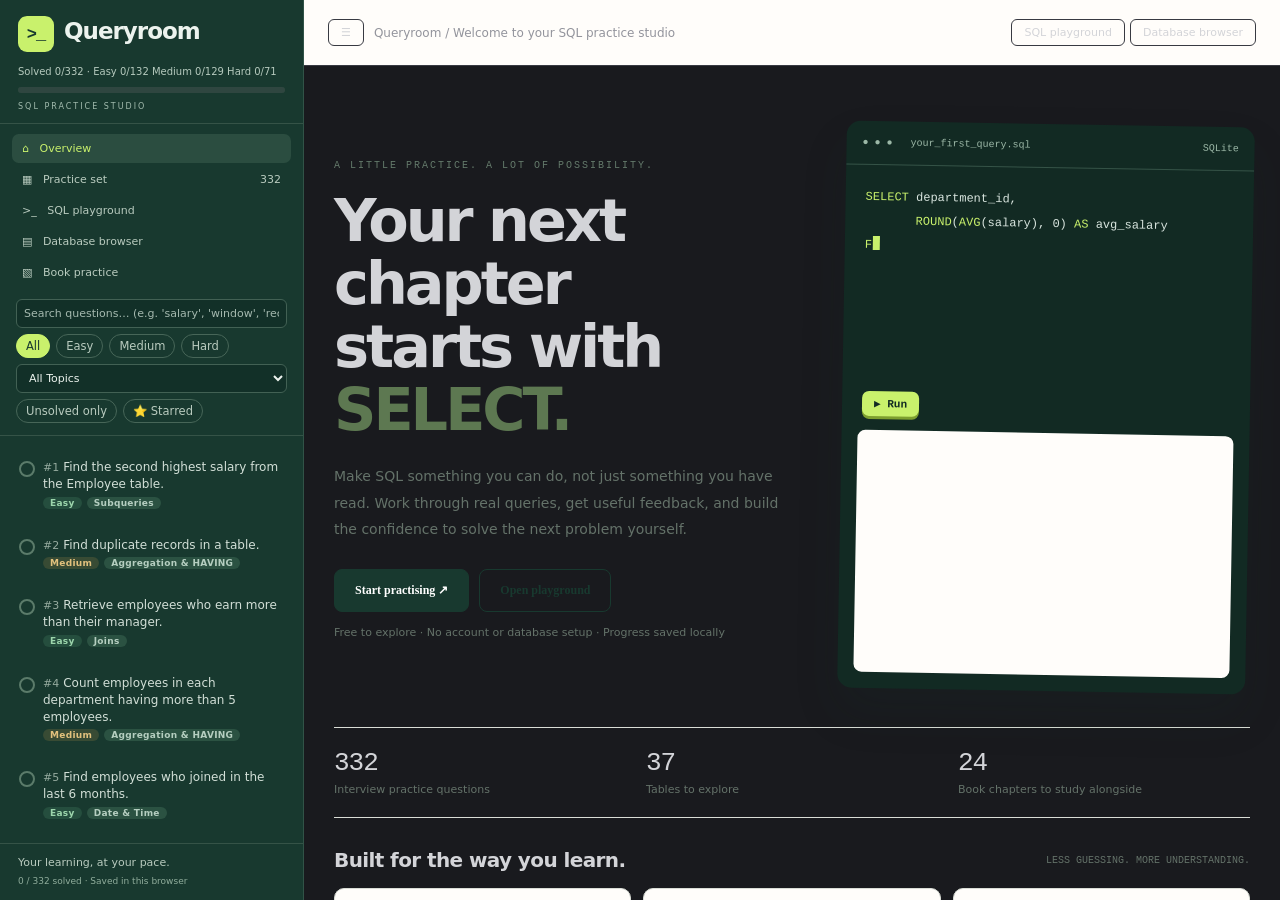
